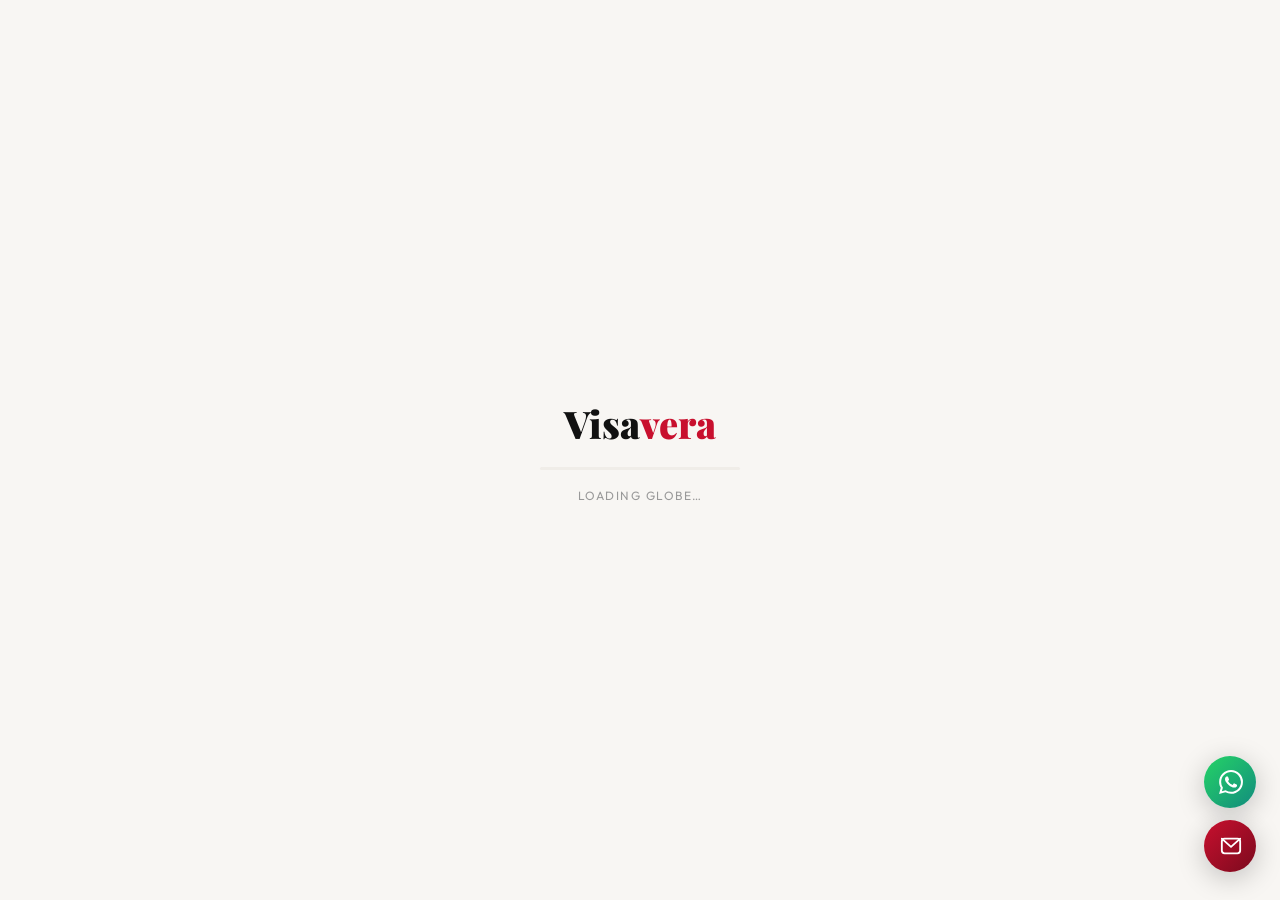
==== index.html @ 6b818b58 "Add files via upload" ====
<!DOCTYPE html>
<html lang="en">
<head>
<meta charset="UTF-8">
<meta name="viewport" content="width=device-width, initial-scale=1.0, viewport-fit=cover">
<title>Visavera – Global Visa Services</title>
<link href="https://fonts.googleapis.com/css2?family=Playfair+Display:ital,wght@0,700;0,900;1,700&family=Outfit:wght@300;400;500;600;700&display=swap" rel="stylesheet">
<link rel="stylesheet" href="https://cesium.com/downloads/cesiumjs/releases/1.115/Build/Cesium/Widgets/widgets.css">
<script src="https://cesium.com/downloads/cesiumjs/releases/1.115/Build/Cesium/Cesium.js"></script>
<style>
:root {
  --red:#C8102E; --red-dark:#9B0E24; --red-light:#fdeaed; --red-glow:rgba(200,16,46,0.2);
  --bg:#F8F6F3; --bg2:#F0EDE8;
  --black:#111; --text:#1a1a1a; --text-2:#555; --text-3:#999;
  --border:rgba(0,0,0,0.08); --border-2:rgba(0,0,0,0.13);
  --shadow-sm:0 1px 4px rgba(0,0,0,0.07);
  --shadow-lg:0 12px 48px rgba(0,0,0,0.16);
}
*,*::before,*::after{margin:0;padding:0;box-sizing:border-box}
html,body{height:100%;height:100dvh;overflow:hidden;background:var(--bg);color:var(--text);font-family:'Outfit',sans-serif}

nav{position:fixed;top:0;left:0;right:0;z-index:500;height:62px;display:flex;align-items:center;justify-content:space-between;padding:0 32px;background:rgba(248,246,243,0.96);backdrop-filter:blur(20px);border-bottom:1px solid var(--border);box-shadow:var(--shadow-sm)}
.nav-logo{font-family:'Playfair Display',serif;font-size:22px;font-weight:900;color:var(--black);display:flex;align-items:center;gap:2px;letter-spacing:-0.5px;cursor:pointer}
.nav-logo span{color:var(--red)}
.nav-dot{width:7px;height:7px;background:var(--red);border-radius:50%;margin-left:3px}
.nav-links{display:flex;align-items:center;gap:2px;list-style:none}
.nav-links a{color:var(--text-2);text-decoration:none;font-size:13.5px;font-weight:500;padding:6px 13px;border-radius:7px;transition:all .2s;cursor:pointer}
.nav-links a:hover{color:var(--text);background:var(--bg2)}
.nav-links a.active{color:var(--red);background:var(--red-light);font-weight:600}
.nav-cta{background:var(--red)!important;color:#fff!important;padding:8px 20px!important;border-radius:8px!important;font-weight:600!important;box-shadow:0 2px 12px var(--red-glow)}
.nav-cta:hover{background:var(--red-dark)!important;transform:translateY(-1px)}

.page{display:none;width:100%;height:100vh;height:100dvh;padding-top:62px}
.page.active{display:flex}

#page-home{flex-direction:column;align-items:center;justify-content:center;text-align:center;background:radial-gradient(ellipse 70% 55% at 50% 38%,rgba(200,16,46,0.07) 0%,transparent 70%),var(--bg)}
.home-badge{display:inline-flex;align-items:center;gap:8px;font-size:11px;letter-spacing:1.5px;text-transform:uppercase;font-weight:600;color:var(--red);border:1px solid rgba(200,16,46,0.25);background:var(--red-light);padding:6px 18px;border-radius:20px;margin-bottom:26px}
.home-badge::before{content:'✦';font-size:10px}
#page-home h1{font-family:'Playfair Display',serif;font-size:clamp(38px,5.5vw,76px);font-weight:900;line-height:1.06;max-width:760px;color:var(--black)}
#page-home h1 em{font-style:italic;color:var(--red)}
#page-home>div>p{color:var(--text-2);font-size:17px;margin-top:18px;max-width:460px;line-height:1.65}
.home-btns{display:flex;gap:12px;margin-top:34px;justify-content:center;flex-wrap:wrap}
.btn-primary{background:var(--red);color:#fff;border:none;padding:13px 30px;border-radius:10px;font-size:14.5px;font-weight:600;cursor:pointer;transition:all .25s;font-family:'Outfit',sans-serif;box-shadow:0 4px 18px var(--red-glow)}
.btn-primary:hover{background:var(--red-dark);transform:translateY(-2px);box-shadow:0 8px 28px var(--red-glow)}
.btn-ghost{background:#fff;color:var(--text);border:1.5px solid var(--border-2);padding:13px 30px;border-radius:10px;font-size:14.5px;font-weight:500;cursor:pointer;transition:all .25s;font-family:'Outfit',sans-serif}
.btn-ghost:hover{border-color:var(--red);color:var(--red)}
.home-stats{display:flex;gap:44px;margin-top:52px;padding-top:34px;border-top:1px solid var(--border)}
.stat-num{font-family:'Playfair Display',serif;font-size:30px;font-weight:700;color:var(--black)}
.stat-lbl{font-size:12px;color:var(--text-3);margin-top:3px;letter-spacing:.3px}

#page-visitor{overflow:hidden;background:#07111f}


/* ── VISITOR GLOBE AREA ── */
.globe-area{flex:1;position:relative;overflow:hidden}
#cesiumContainer{width:100%;height:100%}
.cesium-widget,.cesium-widget canvas{width:100%!important;height:100%!important}


/* Strip ALL Cesium default chrome */
.cesium-widget-credits,.cesium-credit-logoContainer,.cesium-credit-textContainer,
.cesium-viewer-bottom,.cesium-viewer-toolbar,.cesium-viewer-animationContainer,
.cesium-viewer-timelineContainer,.cesium-viewer-geocoderContainer,
.cesium-viewer-homeButtonContainer,.cesium-viewer-fullscreenContainer,
.cesium-viewer-vrButton,.cesium-navigation-help,.cesium-infoBox,
.cesium-selection-wrapper,.cesium-viewer-infoBoxContainer,
.cesium-viewer-selectionIndicatorContainer { display:none !important; }

.globe-topbar{position:absolute;top:20px;left:50%;transform:translateX(-50%);display:flex;align-items:center;gap:10px;background:rgba(255,255,255,0.92);backdrop-filter:blur(18px);border:1px solid var(--border);border-radius:30px;padding:8px 22px;box-shadow:var(--shadow-sm);z-index:20;pointer-events:none;white-space:nowrap}
.globe-topbar .pulse{width:8px;height:8px;background:var(--red);border-radius:50%;animation:pls 2s ease-in-out infinite}
@keyframes pls{0%,100%{transform:scale(1);opacity:1}50%{transform:scale(1.6);opacity:.4}}
.globe-topbar span{font-size:12.5px;font-weight:500;color:var(--text-2)}

.country-card{position:absolute;bottom:96px;right:32px;background:rgba(255,255,255,0.97);backdrop-filter:blur(28px);border:1px solid rgba(0,0,0,0.09);border-radius:20px;overflow:hidden;min-width:300px;max-width:330px;box-shadow:var(--shadow-lg);opacity:0;pointer-events:none;transform:translateY(24px) scale(0.95);transition:all .5s cubic-bezier(0.34,1.56,0.64,1);z-index:30}
.country-card.visible{opacity:1;pointer-events:auto;transform:translateY(0) scale(1)}
.card-flag-banner{width:100%;height:130px;overflow:hidden;display:block;flex-shrink:0}
.card-flag-img-big{width:100%;height:100%;object-fit:cover;display:block}
.card-name-row{display:flex;align-items:center;gap:8px}
.card-flag-small{display:none;width:28px;height:19px;object-fit:cover;border-radius:3px;border:1px solid rgba(0,0,0,0.1);flex-shrink:0}
.card-body{display:flex;align-items:flex-start;justify-content:space-between;gap:12px;padding:14px 18px 14px}
.card-body-left{flex:1;min-width:0}
.card-country-name{font-family:'Playfair Display',serif;font-size:20px;font-weight:700;color:var(--black);line-height:1.2}
.card-visa-type{font-size:11px;color:var(--text-3);margin-top:3px;font-weight:500}
.card-meta{display:flex;flex-direction:column;gap:6px;flex-shrink:0;margin-top:0}
.card-meta-item{background:var(--bg);border-radius:8px;padding:7px 10px;min-width:90px}
.card-meta-label{font-size:9.5px;color:var(--text-3);text-transform:uppercase;letter-spacing:.8px}
.card-meta-val{font-size:12.5px;font-weight:600;color:var(--text);margin-top:2px}
.card-apply-btn{display:block;width:calc(100% - 36px);margin:0 18px 16px;background:var(--red);color:#fff;border:none;padding:12px;border-radius:10px;font-size:13.5px;font-weight:600;cursor:pointer;transition:all .25s;font-family:'Outfit',sans-serif;box-shadow:0 4px 14px var(--red-glow);letter-spacing:.2px;text-align:center}
.card-apply-btn:hover{background:var(--red-dark);transform:translateY(-2px);box-shadow:0 8px 24px var(--red-glow)}
.card-close{position:absolute;top:10px;right:10px;width:28px;height:28px;border-radius:50%;background:rgba(0,0,0,0.35);border:none;cursor:pointer;font-size:13px;color:#fff;display:flex;align-items:center;justify-content:center;transition:all .2s;backdrop-filter:blur(6px);z-index:2}
.card-close:hover{background:rgba(200,16,46,0.7);color:#fff}
.globe-coords{position:absolute;bottom:90px;left:22px;font-size:11px;color:rgba(255,255,255,0.9);font-weight:500;background:rgba(0,0,0,0.45);backdrop-filter:blur(10px);border:1px solid rgba(255,255,255,0.15);border-radius:8px;padding:6px 14px;z-index:20;letter-spacing:.3px}

/* ── HAMBURGER / MOBILE NAV ── */
.nav-hamburger{display:none;align-items:center;justify-content:center;flex-direction:column;gap:5px;width:40px;height:40px;padding:8px;border-radius:9px;background:transparent;border:1.5px solid var(--border-2);cursor:pointer;transition:all .2s;flex-shrink:0}
.nav-hamburger:hover{border-color:var(--red);background:var(--red-light)}
.nav-hamburger.open{background:var(--red-light);border-color:var(--red)}
.nav-hamburger span{display:block;width:18px;height:2px;background:var(--text);border-radius:2px;transition:all .35s cubic-bezier(.77,0,.175,1);transform-origin:center}
.nav-hamburger.open span:nth-child(1){transform:translateY(7px) rotate(45deg)}
.nav-hamburger.open span:nth-child(2){opacity:0;transform:scaleX(0)}
.nav-hamburger.open span:nth-child(3){transform:translateY(-7px) rotate(-45deg)}
.mobile-menu{display:none;position:fixed;top:62px;left:0;right:0;background:rgba(248,246,243,0.98);backdrop-filter:blur(20px);-webkit-backdrop-filter:blur(20px);border-bottom:1px solid var(--border);box-shadow:0 8px 32px rgba(0,0,0,0.12);z-index:600;padding:12px 16px 20px;flex-direction:column;gap:4px;transform:translateY(-12px);opacity:0;transition:opacity .3s,transform .3s;pointer-events:none;overflow-y:auto;-webkit-overflow-scrolling:touch;scrollbar-width:none;-ms-overflow-style:none}
.mobile-menu.open{transform:translateY(0);opacity:1;pointer-events:auto}
.mobile-menu::-webkit-scrollbar{display:none}
.mobile-menu a{display:block;color:var(--text-2);text-decoration:none;font-size:15px;font-weight:500;padding:12px 16px;border-radius:10px;transition:all .2s;cursor:pointer}
.mobile-menu a:hover{color:var(--text);background:var(--bg2)}
.mobile-menu a.active{color:var(--red);background:var(--red-light);font-weight:600}
.mobile-menu .mob-cta{background:var(--red);color:#fff!important;font-weight:600!important;text-align:center;margin-top:8px;padding:14px 16px;border-radius:10px;box-shadow:0 4px 16px var(--red-glow)}

/* ── MARQUEE STRIP ── */
.visa-marquee-wrap{position:absolute;bottom:0;left:0;right:0;z-index:25;background:rgba(5,13,25,0.95);backdrop-filter:blur(20px);border-top:1px solid rgba(255,255,255,0.08);box-shadow:0 -4px 24px rgba(0,0,0,0.3);height:80px;display:flex;align-items:center;overflow:hidden}
.visa-marquee-inner{display:flex;align-items:center;width:max-content;animation:marqueeScroll 45s linear infinite;will-change:transform}
.visa-marquee-inner:hover{animation-play-state:paused}
.visa-marquee-track{display:flex;align-items:center;gap:0}
.vm-chip{display:inline-flex;flex-direction:column;align-items:center;justify-content:center;gap:6px;padding:0 24px;cursor:pointer;border-right:1px solid rgba(255,255,255,0.06);transition:all .22s ease;white-space:nowrap;font-family:'Outfit',sans-serif;height:80px;box-sizing:border-box;position:relative}
.vm-chip::before{content:'';position:absolute;inset:0;background:var(--red);opacity:0;transition:opacity .22s}
.vm-chip:hover::before{opacity:0.18}
.vm-chip.active::before{opacity:0.32}
.vm-chip:hover .vm-flag-img{transform:scale(1.08);box-shadow:0 4px 16px rgba(0,0,0,0.5)}
.vm-flag-img{width:44px;height:30px;object-fit:cover;border-radius:4px;border:1px solid rgba(255,255,255,0.15);flex-shrink:0;display:block;position:relative;z-index:1;transition:all .22s ease;box-shadow:0 2px 8px rgba(0,0,0,0.35)}
.vm-name{font-size:10.5px;font-weight:700;color:rgba(255,255,255,0.75);letter-spacing:.6px;text-transform:uppercase;position:relative;z-index:1;transition:color .22s}
.vm-chip:hover .vm-name{color:#fff}
.vm-chip.active .vm-name{color:#fff}
@keyframes marqueeScroll{0%{transform:translateX(0)}100%{transform:translateX(-50%)}}

/* ═══════════════════════════════════════════
   RESPONSIVE SYSTEM — all breakpoints
   ═══════════════════════════════════════════ */

/* ── BASE: use dvh for mobile browser-chrome safety ── */
html,body{-webkit-text-size-adjust:100%;text-size-adjust:100%}
.page{height:100vh;height:100dvh}

/* ── TABLET / SMALL DESKTOP ≤ 960px ── */
@media (max-width:960px){
  nav{padding:0 24px}
  .nav-links a{font-size:12.5px;padding:6px 10px}
  .nav-cta{padding:7px 15px!important}
}

/* ── SHOW HAMBURGER ≤ 860px ── */
@media (max-width:860px){
  nav{padding:0 18px}
  .nav-links{display:none!important}
  .nav-hamburger{display:flex!important}
  .mobile-menu{display:flex;top:62px}
}

/* ── TABLET PORTRAIT ≤ 768px ── */
@media (max-width:768px){
  nav{height:56px;padding:0 16px}
  .mobile-menu{top:56px;max-height:calc(100dvh - 56px)}
  .page{padding-top:56px;height:100dvh}

  /* ── Home ── */
  #page-home{overflow-y:auto;height:auto;min-height:100dvh;align-items:flex-start}
  #page-home>div{padding:32px 20px 48px;min-height:calc(100dvh - 56px);width:100%;display:flex;flex-direction:column;align-items:center;justify-content:center}
  #page-home h1{font-size:clamp(26px,7vw,44px);max-width:100%}
  #page-home>div>p{font-size:14.5px;margin-top:14px;max-width:100%}
  .home-badge{font-size:10px;padding:5px 14px;margin-bottom:18px}
  .home-stats{gap:0;flex-wrap:wrap;justify-content:center;margin-top:32px;padding-top:20px;width:100%}
  .home-stats>div{flex:0 0 50%;padding:14px 0;text-align:center}
  .home-stats>div:nth-child(1),.home-stats>div:nth-child(2){border-bottom:1px solid var(--border)}
  .home-stats>div:nth-child(1),.home-stats>div:nth-child(3){border-right:1px solid var(--border)}
  .stat-num{font-size:24px}
  .stat-lbl{font-size:11px}
  .home-btns{flex-direction:column;align-items:stretch;gap:10px;margin-top:26px;width:100%}
  .btn-primary,.btn-ghost{width:100%;text-align:center;padding:14px 20px;font-size:14px}

  /* ── Globe / Visitor ── */
  #page-visitor{overflow:hidden}
  .globe-area{position:relative;flex:1;height:calc(100dvh - 56px)}
  #cesiumContainer{width:100%!important;height:calc(100dvh - 56px - 68px)!important}
  .visa-marquee-wrap{position:absolute;bottom:0;left:0;right:0;height:68px;z-index:200}
  .vm-chip{height:68px;padding:0 16px;gap:5px}
  .vm-flag-img{width:34px;height:22px;border-radius:3px}
  .vm-name{font-size:9.5px;letter-spacing:.5px}
  .country-card{bottom:84px;right:10px;left:10px;min-width:0;max-width:none;border-radius:16px}
  .card-flag-banner{display:none!important}
  .card-flag-small{display:block!important}
  .card-country-name{font-size:16px}
  .card-body{padding:12px 14px 12px}
  .card-meta{flex-direction:row;gap:6px}
  .card-meta-item{min-width:0;flex:1}
  .card-apply-btn{width:calc(100% - 28px);margin:0 14px 12px;padding:11px;font-size:13px}
  .globe-coords{left:10px;bottom:84px;font-size:10px;padding:4px 10px}

  /* ── Visitor search ── */
  #visitorSearchWrap{top:8px!important;width:calc(100% - 20px)!important;left:10px!important;right:10px!important;transform:none!important}
  #visitorDropList{max-height:40vh!important}

  /* ── Packages page ── */
  #page-tickets{overflow:hidden}
  #pkgSearchWrap{top:60px!important;width:calc(100% - 20px)!important;left:10px!important;right:10px!important;transform:none!important}
  #pkgDropList{max-height:40vh!important}
  #pkgPanel{border-radius:20px 20px 0 0}
  #pkgHUD{padding:10px 14px}
  .pkg-card2{width:175px}
  .pkg-card2-img{height:90px}

  /* ── Minimal pages ── */
  .minimal-page{overflow-y:auto}
  .minimal-page h2{font-size:36px}
  .minimal-page>div>p{font-size:14px;padding:0 20px}
  .page-badge{font-size:9.5px}
}

/* ── MOBILE PORTRAIT ≤ 480px ── */
@media (max-width:480px){
  nav{height:52px;padding:0 14px}
  .nav-logo{font-size:19px}
  .mobile-menu{top:52px;max-height:calc(100dvh - 52px)}
  .page{padding-top:52px;height:100dvh}

  #page-home>div{padding:24px 16px 40px;min-height:calc(100dvh - 52px)}
  #page-home h1{font-size:clamp(23px,8vw,38px)}

  .globe-area{height:calc(100dvh - 52px)}
  #cesiumContainer{height:calc(100dvh - 52px - 62px)!important}
  .visa-marquee-wrap{height:62px}
  .vm-chip{height:62px;padding:0 12px;gap:4px}
  .vm-flag-img{width:30px;height:20px}
  .vm-name{font-size:9px}
  .country-card{bottom:78px;left:8px;right:8px}
  .card-body{padding:10px 12px 10px}
  .card-meta{flex-direction:row;gap:5px}
  .card-meta-item{min-width:0;flex:1;padding:6px 8px}
  .card-apply-btn{width:calc(100% - 24px);margin:0 12px 10px;padding:10px;font-size:12.5px}
  .globe-coords{bottom:78px;left:8px}

  #visitorSearchWrap{top:6px!important;width:calc(100% - 16px)!important;left:8px!important;right:8px!important}
  #pkgSearchWrap{top:56px!important;width:calc(100% - 16px)!important;left:8px!important;right:8px!important}
  #pkgDropList{max-height:38vh!important}
  #pkgHUD{padding:8px 12px}
  .minimal-page h2{font-size:28px}
  .pkg-card2{width:155px}
  .pkg-card2-img{height:80px}
}

/* ── VERY SMALL ≤ 360px ── */
@media (max-width:360px){
  nav{padding:0 12px}
  .nav-logo{font-size:17px}
  .nav-hamburger{width:36px;height:36px;padding:7px}
  #page-home h1{font-size:clamp(21px,8.5vw,32px)}
  .btn-primary,.btn-ghost{font-size:13.5px;padding:12px 16px}
  .country-card{left:6px;right:6px}
  .pkg-card2{width:140px}
  .pkg-card2-img{height:72px}
  .minimal-page h2{font-size:24px}
}

/* ── LANDSCAPE (short screens) ── */
@media (max-height:520px) and (orientation:landscape){
  nav{height:48px}
  .mobile-menu{top:48px;max-height:calc(100dvh - 48px)}
  .page{padding-top:48px;height:100dvh}

  #page-home{overflow-y:auto;min-height:100dvh;height:auto}
  #page-home>div{padding:16px 24px 24px;min-height:calc(100dvh - 48px)}
  #page-home h1{font-size:clamp(20px,4vw,34px)}
  .home-stats{margin-top:14px;padding-top:12px}
  .home-btns{flex-direction:row;margin-top:14px}
  .btn-primary,.btn-ghost{width:auto;padding:10px 22px}

  .globe-area{height:calc(100dvh - 48px)}
  .visa-marquee-wrap{height:50px}
  #cesiumContainer{height:calc(100dvh - 48px - 50px)!important}
  .vm-chip{height:50px;padding:0 12px;gap:3px}
  .vm-flag-img{width:28px;height:18px}
  .vm-name{font-size:8.5px}
  .country-card{bottom:66px;left:auto;right:10px;max-width:260px;min-width:0}
  .card-body{padding:8px 12px 8px}
  .card-meta{flex-direction:row;gap:5px}
  .card-meta-item{min-width:0;flex:1;padding:6px 8px}
  .card-apply-btn{width:calc(100% - 24px);margin:0 12px 8px;padding:8px;font-size:12px}
  .globe-coords{bottom:66px}

  #visitorSearchWrap{top:4px!important}
  #pkgSearchWrap{top:50px!important}
  .minimal-page h2{font-size:26px}
}

/* ── TABLET LANDSCAPE 769px–1024px ── */
@media (min-width:769px) and (max-width:1024px){
  #page-home h1{font-size:clamp(30px,4.5vw,58px)}
  .home-stats{gap:28px}
  .country-card{min-width:270px;max-width:295px}
  .nav-links a{font-size:12.5px;padding:6px 9px}
}


/* ── VISAS NAV DROPDOWN ── */
.nav-visa-li{position:relative;list-style:none}
.nav-visa-trigger{color:var(--text-2);text-decoration:none;font-size:13.5px;font-weight:500;padding:6px 13px;border-radius:7px;transition:all .2s;cursor:pointer;display:flex;align-items:center;gap:2px;user-select:none}
.nav-visa-trigger:hover,.nav-visa-trigger.open{color:var(--text);background:var(--bg2)}
.nav-visa-trigger.open{color:var(--red);background:var(--red-light);font-weight:600}
.nav-visa-drop{position:absolute;top:calc(100% + 10px);left:50%;transform:translateX(-50%) translateY(-6px);min-width:230px;background:#fff;border:1px solid var(--border);border-radius:14px;box-shadow:0 16px 48px rgba(0,0,0,0.14);padding:6px;opacity:0;pointer-events:none;transition:opacity .22s,transform .22s;z-index:700}
.nav-visa-drop.open{opacity:1;pointer-events:auto;transform:translateX(-50%) translateY(0)}
.nav-visa-drop::before{content:'';position:absolute;top:-6px;left:50%;transform:translateX(-50%);border:6px solid transparent;border-bottom-color:#fff;border-top:none;filter:drop-shadow(0 -2px 2px rgba(0,0,0,0.06))}
.nav-visa-item{display:flex;align-items:center;gap:11px;padding:10px 12px;border-radius:9px;cursor:pointer;transition:background .16s;text-decoration:none;color:var(--text)}
.nav-visa-item:hover{background:var(--red-light)}
.nav-visa-item:hover .nvi-title{color:var(--red)}
.nvi-icon{font-size:20px;flex-shrink:0;line-height:1;width:28px;text-align:center}
.nvi-text{display:flex;flex-direction:column;gap:2px}
.nvi-title{font-size:13.5px;font-weight:600;color:var(--black);transition:color .16s}
.nvi-sub{font-size:11px;color:var(--text-3)}

.loader{position:fixed;inset:0;background:var(--bg);display:flex;align-items:center;justify-content:center;flex-direction:column;gap:18px;z-index:999;transition:opacity .8s}
.loader-logo{font-family:'Playfair Display',serif;font-size:38px;font-weight:900;color:var(--black)}
.loader-logo span{color:var(--red)}
.loader-bar{width:200px;height:3px;background:var(--bg2);border-radius:3px;overflow:hidden}
.loader-fill{height:100%;width:0;background:var(--red);border-radius:3px;transition:width 1.6s ease}
.loader-text{font-size:12px;color:var(--text-3);letter-spacing:1.5px;text-transform:uppercase}

.minimal-page{flex-direction:column;align-items:center;justify-content:center;text-align:center;background:var(--bg)}
.minimal-page h2{font-family:'Playfair Display',serif;font-size:52px;font-weight:700;color:var(--black)}
.minimal-page h2 span{color:var(--red)}
.minimal-page>div>p{color:var(--text-2);font-size:16px;max-width:420px;margin-top:12px;line-height:1.7}
.page-badge{font-size:10px;letter-spacing:2px;text-transform:uppercase;font-weight:600;color:var(--red);border:1px solid rgba(200,16,46,0.25);background:var(--red-light);padding:6px 16px;border-radius:20px;margin-bottom:20px;display:inline-block}


/* ── HAMBURGER + MOBILE MENU (deduped — see above) ── */


/* ── PACKAGES PAGE v2 CARDS ── */
.pvchip{background:rgba(255,255,255,0.08);border:1px solid rgba(255,255,255,0.14);color:rgba(255,255,255,0.82);font-family:'Outfit',sans-serif;font-size:11.5px;font-weight:600;padding:5px 13px;border-radius:20px;cursor:pointer;transition:all .22s;letter-spacing:.3px;backdrop-filter:blur(10px)}
.pvchip:hover{background:rgba(200,16,46,0.28);border-color:rgba(200,16,46,0.6);color:#fff;transform:translateY(-1px);box-shadow:0 4px 16px rgba(200,16,46,0.25)}
.pkg-card2{flex-shrink:0;width:200px;background:rgba(255,255,255,0.04);border:1px solid rgba(255,255,255,0.09);border-radius:14px;overflow:hidden;cursor:pointer;transition:all .28s;position:relative}
.pkg-card2:hover{transform:translateY(-5px) scale(1.02);border-color:rgba(200,16,46,0.45);box-shadow:0 16px 48px rgba(200,16,46,0.2),0 0 0 1px rgba(200,16,46,0.2)}
.pkg-card2-img{width:100%;height:105px;object-fit:cover;display:block;transition:transform .4s}
.pkg-card2:hover .pkg-card2-img{transform:scale(1.06)}
.pkg-card2-body{padding:12px 14px 14px}
.pkg-card2-dest{font-family:'Playfair Display',serif;font-size:14px;font-weight:700;color:#fff;margin-bottom:2px}
.pkg-card2-days{font-size:10.5px;color:rgba(255,255,255,0.42);margin-bottom:9px}
.pkg-card2-price{font-size:16px;font-weight:700;color:#e8c06a;font-family:'Outfit',sans-serif}
.pkg-card2-price span{font-size:10px;font-weight:500;color:rgba(255,255,255,0.35)}
.pkg-card2-tag{position:absolute;top:9px;left:9px;background:rgba(200,16,46,0.9);color:#fff;font-size:8.5px;font-weight:700;letter-spacing:.8px;padding:3px 8px;border-radius:10px;text-transform:uppercase;backdrop-filter:blur(4px)}
#pkgCards::-webkit-scrollbar{height:3px}
#pkgCards::-webkit-scrollbar-thumb{background:rgba(255,255,255,0.15);border-radius:3px}


/* ── STUDENT / WORK GLOBE CONTAINERS ── */
#studentCesiumContainer,#workCesiumContainer{width:100%;height:100%}
#page-student,#page-work{overflow:hidden;background:#07111f}

@media (max-width:768px){
  #studentCesiumContainer{height:calc(100dvh - 56px - 68px)!important}
  #workCesiumContainer{height:calc(100dvh - 56px - 68px)!important}
  #studentSearchWrap{top:8px!important;width:calc(100% - 20px)!important;left:10px!important;right:10px!important;transform:none!important}
  #workSearchWrap{top:8px!important;width:calc(100% - 20px)!important;left:10px!important;right:10px!important;transform:none!important}
}
@media (max-width:480px){
  #studentCesiumContainer{height:calc(100dvh - 52px - 62px)!important}
  #workCesiumContainer{height:calc(100dvh - 52px - 62px)!important}
  #studentSearchWrap{top:6px!important;width:calc(100% - 16px)!important;left:8px!important;right:8px!important;transform:none!important}
  #workSearchWrap{top:6px!important;width:calc(100% - 16px)!important;left:8px!important;right:8px!important;transform:none!important}
}
#page-tickets { clip-path: inset(0); }
#pkgMap, #pkgMap > * {
  overflow: hidden !important;
}
/* Ensure map fills entire tickets page (behind padding-top) */
#page-tickets #pkgMap {
  top: 0 !important;
  bottom: 0 !important;
  left: 0 !important;
  right: 0 !important;
  height: 100% !important;
  width: 100% !important;
}
/* GPU compositing for smooth zoom animations on mobile */
#pkgMap canvas,
#pkgMap .maptilergl-canvas,
#pkgMap .maplibregl-canvas {
  will-change: transform;
  transform: translateZ(0);
  backface-visibility: hidden;
  -webkit-backface-visibility: hidden;
}
/* Hide scrollbars on dropdown lists, keep scroll functionality */
#pkgDropList,
#visitorDropList {
  scrollbar-width: none;
  -ms-overflow-style: none;
}
#pkgDropList::-webkit-scrollbar,
#visitorDropList::-webkit-scrollbar {
  display: none;
}
.maptilergl-marker, .maplibregl-marker {
  will-change: transform;
}
/* ── HIDE ALL MAP CONTROL UI (MapTiler / MapLibre) ── */
#pkgMap .maptilergl-ctrl-top-left,
#pkgMap .maptilergl-ctrl-top-right,
#pkgMap .maptilergl-ctrl-bottom-left,
#pkgMap .maptilergl-ctrl-bottom-right,
#pkgMap .maptilergl-ctrl,
#pkgMap .maptilergl-ctrl-group,
#pkgMap .maptilergl-ctrl-group button,
#pkgMap .maplibregl-ctrl-top-left,
#pkgMap .maplibregl-ctrl-top-right,
#pkgMap .maplibregl-ctrl-bottom-left,
#pkgMap .maplibregl-ctrl-bottom-right,
#pkgMap .maplibregl-ctrl,
#pkgMap .maplibregl-ctrl-group,
#pkgMap .maplibregl-ctrl-group button,
#pkgMap .maplibregl-ctrl-attrib,
#pkgMap .maptilergl-ctrl-attrib,
#pkgMap [class*="-ctrl-top-"],
#pkgMap [class*="-ctrl-bottom-"],
#pkgMap [class*="-ctrl-group"] {
  display: none !important;
  visibility: hidden !important;
  opacity: 0 !important;
  pointer-events: none !important;
}
</style>
</head>
<body>

<div class="loader" id="loader">
  <div class="loader-logo">Visa<span>vera</span></div>
  <div class="loader-bar"><div class="loader-fill" id="loaderFill"></div></div>
  <div class="loader-text">Loading Globe…</div>
</div>

<nav>
  <div class="nav-logo" onclick="goPage('home',null)" ontouchstart="event.stopPropagation()">Visa<span>vera</span><div class="nav-dot"></div></div>
  <ul class="nav-links">
    <li><a class="active" onclick="goPage('home',this)">Home</a></li>
    <li><a onclick="goPage('about',this)">About Us</a></li>
    <li class="nav-visa-li" id="navVisaLi">
      <a class="nav-visa-trigger" id="navVisaTrigger" onclick="toggleVisaNavDrop(event)">Visas <svg style="display:inline;vertical-align:middle;margin-left:3px;margin-top:-2px;transition:transform .25s" id="visaNavChevronSvg" width="11" height="11" viewBox="0 0 12 12" fill="none"><path d="M2 4l4 4 4-4" stroke="currentColor" stroke-width="1.8" stroke-linecap="round" stroke-linejoin="round"/></svg></a>
      <div class="nav-visa-drop" id="navVisaDrop">
        <a class="nav-visa-item" onclick="goPage('visitor',null);closeVisaNavDrop()"><span class="nvi-icon">🌍</span><span class="nvi-text"><span class="nvi-title">Visitor Visa</span><span class="nvi-sub">Tourist &amp; family visits</span></span></a>
        <a class="nav-visa-item" onclick="goPage('student',null);closeVisaNavDrop()"><span class="nvi-icon">🎓</span><span class="nvi-text"><span class="nvi-title">Student Visa</span><span class="nvi-sub">Study abroad programs</span></span></a>
        <a class="nav-visa-item" onclick="goPage('work',null);closeVisaNavDrop()"><span class="nvi-icon">💼</span><span class="nvi-text"><span class="nvi-title">Work Visa</span><span class="nvi-sub">Global employment visas</span></span></a>
      </div>
    </li>
    <li><a onclick="goPage('tickets',this)">Tours &amp; Packages</a></li>
    <li><a onclick="goPage('success',this)">Success Stories</a></li>
    <li><a class="nav-cta" onclick="goPage('contact',this)">Contact</a></li>
  </ul>
  <button class="nav-hamburger" id="navHamburger" onclick="toggleMobileMenu()" aria-label="Menu">
    <span></span><span></span><span></span>
  </button>
</nav>
<div class="mobile-menu" id="mobileMenu">
  <a class="active" id="mob-home" onclick="goPageMob('home')">Home</a>
  <a id="mob-about" onclick="goPageMob('about')">About Us</a>
  <a id="mob-visas-header" style="font-size:11px;font-weight:700;letter-spacing:1.4px;text-transform:uppercase;color:var(--text-3);padding:10px 16px 4px;pointer-events:none">Visas</a>
  <a id="mob-visitor" onclick="goPageMob('visitor')" style="padding-left:28px">↳ Visitor Visa</a>
  <a id="mob-student" onclick="goPageMob('student')" style="padding-left:28px">↳ Student Visa</a>
  <a id="mob-work" onclick="goPageMob('work')" style="padding-left:28px">↳ Work Visa</a>
  <a id="mob-tickets" onclick="goPageMob('tickets')">Tours &amp; Packages</a>
  <a id="mob-success" onclick="goPageMob('success')">Success Stories</a>
  <a class="mob-cta" id="mob-contact" onclick="goPageMob('contact')">Contact</a>
</div>

<div class="page active" id="page-home">
  <div style="display:flex;flex-direction:column;align-items:center;justify-content:center;width:100%;text-align:center;padding:40px 20px">
    <div class="home-badge">Premium Visa Services</div>
    <h1>Your Journey Begins<br>With a <em>Single Visa</em></h1>
    <p>Expert visa consulting for 50+ countries. Fast approvals, zero paperwork stress.</p>
    <div class="home-btns">
      <button class="btn-primary" onclick="goPage('visitor',document.querySelectorAll('.nav-links a')[1])">Explore Visitor Visas</button>
      <button class="btn-ghost">Book Free Consultation</button>
    </div>
    <div class="home-stats">
      <div><div class="stat-num">12,000+</div><div class="stat-lbl">Visas Approved</div></div>
      <div><div class="stat-num">50+</div><div class="stat-lbl">Countries</div></div>
      <div><div class="stat-num">98%</div><div class="stat-lbl">Success Rate</div></div>
      <div><div class="stat-num">8 Yrs</div><div class="stat-lbl">Experience</div></div>
    </div>
  </div>
</div>

<div class="page" id="page-visitor">
  <div class="globe-area" style="position:relative;flex:1">
    <!-- UNIFIED SEARCH — same style as Packages page -->
    <div id="visitorSearchWrap" style="position:absolute;top:12px;left:50%;transform:translateX(-50%);z-index:200;width:min(480px,92vw)">
      <div style="position:relative">
        <span style="position:absolute;left:14px;top:50%;transform:translateY(-50%);pointer-events:none;z-index:1;display:flex;align-items:center"><svg width="20" height="20" viewBox="0 0 20 20" fill="none" xmlns="http://www.w3.org/2000/svg"><circle cx="9" cy="9" r="7.5" stroke="#C8102E" stroke-width="1.7"/><ellipse cx="9" cy="9" rx="3" ry="7.5" stroke="#C8102E" stroke-width="1.2" opacity="0.5"/><line x1="2" y1="6.5" x2="16" y2="6.5" stroke="#C8102E" stroke-width="1.2" opacity="0.5"/><line x1="2" y1="11.5" x2="16" y2="11.5" stroke="#C8102E" stroke-width="1.2" opacity="0.5"/><line x1="17" y1="17" x2="19.5" y2="19.5" stroke="#C8102E" stroke-width="1.8" stroke-linecap="round"/></svg></span>
        <input id="searchInput" type="search" placeholder="Search visitor destination…" autocomplete="off" spellcheck="false" inputmode="search"
          style="width:100%;padding:14px 48px 14px 46px;font-size:16px;font-family:'Outfit',sans-serif;font-weight:500;color:#111;background:rgba(255,255,255,0.97);border:1.5px solid rgba(255,255,255,0.3);border-radius:16px;outline:none;box-shadow:0 6px 32px rgba(0,0,0,0.28),0 1px 4px rgba(0,0,0,0.12);cursor:pointer;transition:all .25s;backdrop-filter:blur(20px)"
          onfocus="openVisitorDropdown()" onclick="openVisitorDropdown()">
        <div id="visitorChevron" onclick="toggleVisitorDropdown()" style="position:absolute;right:18px;top:50%;transform:translateY(-50%);pointer-events:auto;cursor:pointer;transition:transform .25s;color:#888;font-size:13px;user-select:none">▼</div>
      </div>
      <div id="visitorDropdown" style="margin-top:6px;background:rgba(255,255,255,0.98);backdrop-filter:blur(24px);-webkit-backdrop-filter:blur(24px);border-radius:16px;box-shadow:0 16px 60px rgba(0,0,0,0.4);overflow:hidden;max-height:0;opacity:0;transform:translateY(-8px);transition:max-height .35s cubic-bezier(0.4,0,0.2,1),opacity .25s,transform .25s;pointer-events:none">
        <div style="padding:10px 14px 8px;border-bottom:1px solid rgba(0,0,0,0.06)">
          <input id="visitorDropFilter" type="text" placeholder="🔍  Filter countries…" autocomplete="off" spellcheck="false"
            oninput="filterVisitorDropdown(this.value)"
            style="width:100%;padding:9px 14px;font-size:16px;font-family:'Outfit',sans-serif;border:1.5px solid rgba(0,0,0,0.1);border-radius:10px;outline:none;background:#f8f6f3;color:#111;transition:border-color .2s"
            onfocus="this.style.borderColor='#C8102E'" onblur="this.style.borderColor='rgba(0,0,0,0.1)'">
        </div>
        <div id="visitorDropList" style="overflow-y:auto;max-height:300px;padding:6px 0;-webkit-overflow-scrolling:touch;overscroll-behavior:contain;touch-action:pan-y"></div>
      </div>
      <!-- Hint pill -->
      <div id="searchHint" style="margin-top:10px;display:flex;align-items:center;gap:7px;background:rgba(0,0,0,0.45);backdrop-filter:blur(10px);border:1px solid rgba(255,255,255,0.12);border-radius:10px;padding:7px 13px;transition:opacity .3s">
        <div style="width:6px;height:6px;background:#C8102E;border-radius:50%;animation:pls 2s ease-in-out infinite;flex-shrink:0"></div>
        <span id="hintText" style="font-size:11.5px;color:rgba(255,255,255,0.85);font-weight:500">Rotate the globe or select a destination</span>
      </div>
    </div>
    <div class="globe-topbar" style="display:none"><div class="pulse"></div><span>Live</span></div>
    <div id="cesiumContainer"></div>
    <div class="country-card" id="countryCard">
      <button class="card-close" onclick="closeCard()">✕</button>
      <!-- Full-width flag banner (desktop only) -->
      <div class="card-flag-banner">
        <img id="cardFlag" src="" alt="" class="card-flag-img-big">
      </div>
      <!-- Country name + visa type row -->
      <div class="card-body">
        <div class="card-body-left">
          <!-- Small inline flag shown only on mobile -->
          <div class="card-name-row">
            <img id="cardFlagSmall" src="" alt="" class="card-flag-small">
            <div class="card-country-name" id="cardName">United States</div>
          </div>
          <div class="card-visa-type" id="cardType"></div>
        </div>
        <div class="card-meta">
          <div class="card-meta-item">
            <div class="card-meta-label">Processing</div>
            <div class="card-meta-val" id="cardProc"></div>
          </div>
          <div class="card-meta-item">
            <div class="card-meta-label">Validity</div>
            <div class="card-meta-val" id="cardValidity"></div>
          </div>
        </div>
      </div>
      <button class="card-apply-btn" id="cardApplyBtn">Apply →</button>
    </div>
    <div class="globe-coords" id="globeCoords">20.59°N · 78.96°E · India</div>
    <div class="visa-marquee-wrap" id="visaMarquee">
      <div class="visa-marquee-inner" id="marqueeInner">
        <div class="visa-marquee-track" id="marqueeTrack"></div>
        <div class="visa-marquee-track" id="marqueeTrack2"></div>
      </div>
    </div>
  </div>
</div>

<!-- ═══════════════════════════════════════════ STUDENT VISA PAGE ═══ -->
<div class="page" id="page-student" style="overflow:hidden;background:#07111f">
  <div class="globe-area" style="position:relative;flex:1">
    <!-- Search bar -->
    <div id="studentSearchWrap" style="position:absolute;top:12px;left:50%;transform:translateX(-50%);z-index:200;width:min(480px,92vw)">
      <div style="position:relative">
        <span style="position:absolute;left:14px;top:50%;transform:translateY(-50%);pointer-events:none;z-index:1;font-size:17px">🎓</span>
        <input id="studentSearchInput" type="search" placeholder="Search study destination…" autocomplete="off" spellcheck="false" inputmode="search"
          style="width:100%;padding:14px 48px 14px 46px;font-size:16px;font-family:'Outfit',sans-serif;font-weight:500;color:#111;background:rgba(255,255,255,0.97);border:1.5px solid rgba(255,255,255,0.3);border-radius:16px;outline:none;box-shadow:0 6px 32px rgba(0,0,0,0.28),0 1px 4px rgba(0,0,0,0.12);cursor:pointer;transition:all .25s;backdrop-filter:blur(20px)"
          onfocus="openStudentDropdown()" onclick="openStudentDropdown()">
        <div onclick="toggleStudentDropdown()" style="position:absolute;right:18px;top:50%;transform:translateY(-50%);pointer-events:auto;cursor:pointer;color:#888;font-size:13px;user-select:none" id="studentChevron">▼</div>
      </div>
      <div id="studentDropdown" style="margin-top:6px;background:rgba(255,255,255,0.98);backdrop-filter:blur(24px);-webkit-backdrop-filter:blur(24px);border-radius:16px;box-shadow:0 16px 60px rgba(0,0,0,0.4);overflow:hidden;max-height:0;opacity:0;transform:translateY(-8px);transition:max-height .35s cubic-bezier(0.4,0,0.2,1),opacity .25s,transform .25s;pointer-events:none">
        <div style="padding:10px 14px 8px;border-bottom:1px solid rgba(0,0,0,0.06)">
          <input id="studentDropFilter" type="text" placeholder="🔍  Filter countries…" autocomplete="off" spellcheck="false"
            oninput="filterStudentDropdown(this.value)"
            style="width:100%;padding:9px 14px;font-size:16px;font-family:'Outfit',sans-serif;border:1.5px solid rgba(0,0,0,0.1);border-radius:10px;outline:none;background:#f8f6f3;color:#111;transition:border-color .2s"
            onfocus="this.style.borderColor='#C8102E'" onblur="this.style.borderColor='rgba(0,0,0,0.1)'">
        </div>
        <div id="studentDropList" style="overflow-y:auto;max-height:300px;padding:6px 0;-webkit-overflow-scrolling:touch;overscroll-behavior:contain;touch-action:pan-y;scrollbar-width:none"></div>
      </div>
      <div id="studentHint" style="margin-top:10px;display:flex;align-items:center;gap:7px;background:rgba(0,0,0,0.45);backdrop-filter:blur(10px);border:1px solid rgba(255,255,255,0.12);border-radius:10px;padding:7px 13px;transition:opacity .3s">
        <div style="width:6px;height:6px;background:#C8102E;border-radius:50%;animation:pls 2s ease-in-out infinite;flex-shrink:0"></div>
        <span id="studentHintText" style="font-size:11.5px;color:rgba(255,255,255,0.85);font-weight:500">Rotate the globe or select a study destination</span>
      </div>
    </div>
    <div class="globe-topbar" style="display:none"><div class="pulse"></div><span>Live</span></div>
    <div id="studentCesiumContainer" style="width:100%;height:100%"></div>
    <!-- Country card -->
    <div class="country-card" id="studentCard">
      <button class="card-close" onclick="closeStudentCard()">✕</button>
      <div class="card-flag-banner"><img id="studentCardFlag" src="" alt="" class="card-flag-img-big"></div>
      <div class="card-body">
        <div class="card-body-left">
          <div class="card-name-row">
            <img id="studentCardFlagSmall" src="" alt="" class="card-flag-small">
            <div class="card-country-name" id="studentCardName">United Kingdom</div>
          </div>
          <div class="card-visa-type" id="studentCardType"></div>
        </div>
        <div class="card-meta">
          <div class="card-meta-item">
            <div class="card-meta-label">Processing</div>
            <div class="card-meta-val" id="studentCardProc"></div>
          </div>
          <div class="card-meta-item">
            <div class="card-meta-label">Duration</div>
            <div class="card-meta-val" id="studentCardValidity"></div>
          </div>
        </div>
      </div>
      <button class="card-apply-btn" id="studentCardApplyBtn">Apply →</button>
    </div>
    <div class="globe-coords" id="studentGlobeCoords">20.59°N · 78.96°E · India</div>
    <!-- Marquee -->
    <div class="visa-marquee-wrap" id="studentMarquee">
      <div class="visa-marquee-inner" id="studentMarqueeInner">
        <div class="visa-marquee-track" id="studentMarqueeTrack"></div>
        <div class="visa-marquee-track" id="studentMarqueeTrack2"></div>
      </div>
    </div>
  </div>
</div>

<!-- ═══════════════════════════════════════════ WORK VISA PAGE ═══ -->
<div class="page" id="page-work" style="overflow:hidden;background:#07111f">
  <div class="globe-area" style="position:relative;flex:1">
    <!-- Search bar -->
    <div id="workSearchWrap" style="position:absolute;top:12px;left:50%;transform:translateX(-50%);z-index:200;width:min(480px,92vw)">
      <div style="position:relative">
        <span style="position:absolute;left:14px;top:50%;transform:translateY(-50%);pointer-events:none;z-index:1;font-size:17px">💼</span>
        <input id="workSearchInput" type="search" placeholder="Search work destination…" autocomplete="off" spellcheck="false" inputmode="search"
          style="width:100%;padding:14px 48px 14px 46px;font-size:16px;font-family:'Outfit',sans-serif;font-weight:500;color:#111;background:rgba(255,255,255,0.97);border:1.5px solid rgba(255,255,255,0.3);border-radius:16px;outline:none;box-shadow:0 6px 32px rgba(0,0,0,0.28),0 1px 4px rgba(0,0,0,0.12);cursor:pointer;transition:all .25s;backdrop-filter:blur(20px)"
          onfocus="openWorkDropdown()" onclick="openWorkDropdown()">
        <div onclick="toggleWorkDropdown()" style="position:absolute;right:18px;top:50%;transform:translateY(-50%);pointer-events:auto;cursor:pointer;color:#888;font-size:13px;user-select:none" id="workChevron">▼</div>
      </div>
      <div id="workDropdown" style="margin-top:6px;background:rgba(255,255,255,0.98);backdrop-filter:blur(24px);-webkit-backdrop-filter:blur(24px);border-radius:16px;box-shadow:0 16px 60px rgba(0,0,0,0.4);overflow:hidden;max-height:0;opacity:0;transform:translateY(-8px);transition:max-height .35s cubic-bezier(0.4,0,0.2,1),opacity .25s,transform .25s;pointer-events:none">
        <div style="padding:10px 14px 8px;border-bottom:1px solid rgba(0,0,0,0.06)">
          <input id="workDropFilter" type="text" placeholder="🔍  Filter countries…" autocomplete="off" spellcheck="false"
            oninput="filterWorkDropdown(this.value)"
            style="width:100%;padding:9px 14px;font-size:16px;font-family:'Outfit',sans-serif;border:1.5px solid rgba(0,0,0,0.1);border-radius:10px;outline:none;background:#f8f6f3;color:#111;transition:border-color .2s"
            onfocus="this.style.borderColor='#C8102E'" onblur="this.style.borderColor='rgba(0,0,0,0.1)'">
        </div>
        <div id="workDropList" style="overflow-y:auto;max-height:300px;padding:6px 0;-webkit-overflow-scrolling:touch;overscroll-behavior:contain;touch-action:pan-y;scrollbar-width:none"></div>
      </div>
      <div id="workHint" style="margin-top:10px;display:flex;align-items:center;gap:7px;background:rgba(0,0,0,0.45);backdrop-filter:blur(10px);border:1px solid rgba(255,255,255,0.12);border-radius:10px;padding:7px 13px;transition:opacity .3s">
        <div style="width:6px;height:6px;background:#C8102E;border-radius:50%;animation:pls 2s ease-in-out infinite;flex-shrink:0"></div>
        <span id="workHintText" style="font-size:11.5px;color:rgba(255,255,255,0.85);font-weight:500">Rotate the globe or select a work destination</span>
      </div>
    </div>
    <div class="globe-topbar" style="display:none"><div class="pulse"></div><span>Live</span></div>
    <div id="workCesiumContainer" style="width:100%;height:100%"></div>
    <!-- Country card -->
    <div class="country-card" id="workCard">
      <button class="card-close" onclick="closeWorkCard()">✕</button>
      <div class="card-flag-banner"><img id="workCardFlag" src="" alt="" class="card-flag-img-big"></div>
      <div class="card-body">
        <div class="card-body-left">
          <div class="card-name-row">
            <img id="workCardFlagSmall" src="" alt="" class="card-flag-small">
            <div class="card-country-name" id="workCardName">Canada</div>
          </div>
          <div class="card-visa-type" id="workCardType"></div>
        </div>
        <div class="card-meta">
          <div class="card-meta-item">
            <div class="card-meta-label">Processing</div>
            <div class="card-meta-val" id="workCardProc"></div>
          </div>
          <div class="card-meta-item">
            <div class="card-meta-label">Permit</div>
            <div class="card-meta-val" id="workCardValidity"></div>
          </div>
        </div>
      </div>
      <button class="card-apply-btn" id="workCardApplyBtn">Apply →</button>
    </div>
    <div class="globe-coords" id="workGlobeCoords">20.59°N · 78.96°E · India</div>
    <!-- Marquee -->
    <div class="visa-marquee-wrap" id="workMarquee">
      <div class="visa-marquee-inner" id="workMarqueeInner">
        <div class="visa-marquee-track" id="workMarqueeTrack"></div>
        <div class="visa-marquee-track" id="workMarqueeTrack2"></div>
      </div>
    </div>
  </div>
</div>
<div class="page" id="page-tickets" style="flex-direction:column;overflow:hidden;background:#060e1a;position:relative;clip-path:inset(0)">

  <!-- Mapbox container -->
  <div id="pkgMap" style="position:absolute;inset:0;width:100%;height:100%;overflow:hidden;will-change:transform;transform:translateZ(0)"></div>

  <!-- Atmospheric overlay vignette -->
  <div style="position:absolute;inset:0;pointer-events:none;z-index:2;background:radial-gradient(ellipse 80% 60% at 50% 50%, transparent 40%, rgba(6,14,26,0.55) 100%)"></div>

  <!-- Top HUD bar -->
  <div id="pkgHUD" style="position:absolute;top:0;left:0;right:0;z-index:20;padding:14px 24px;display:flex;align-items:center;justify-content:space-between;background:linear-gradient(to bottom,rgba(6,14,26,0.92) 0%,transparent 100%);pointer-events:none">
    <div style="display:flex;align-items:center;gap:14px">
      <div id="pkgFlightInfo" style="opacity:0;transition:opacity .4s">
        <div style="font-size:9px;color:rgba(255,255,255,0.4);letter-spacing:1.5px;text-transform:uppercase">Active Route</div>
        <div id="pkgFlightRoute" style="font-size:13px;font-weight:600;color:#fff;margin-top:1px">DEL → TYO</div>
      </div>
    </div>
    <div style="display:flex;align-items:center;gap:10px">
      <div id="pkgAltimeter" style="text-align:right;opacity:0;transition:opacity .4s">
        <div style="font-size:9px;color:rgba(255,255,255,0.4);letter-spacing:1.5px;text-transform:uppercase">Cruising Alt.</div>
        <div style="font-size:13px;font-weight:700;color:#e8c06a;font-family:monospace" id="pkgAltVal">38,000 ft</div>
      </div>
    </div>
  </div>

  <!-- Search bar with dropdown -->
  <div id="pkgSearchWrap" style="position:absolute;top:72px;left:50%;transform:translateX(-50%);z-index:200;width:min(480px,92vw)">
    <div style="position:relative">
      <div style="position:absolute;left:18px;top:50%;transform:translateY(-50%);font-size:15px;z-index:1;pointer-events:none">✈️</div>
      <input id="pkgSearch" type="search" placeholder="Search package destination…" autocomplete="off" spellcheck="false" inputmode="search"
        style="width:100%;padding:15px 52px 15px 48px;font-size:16px;font-family:'Outfit',sans-serif;font-weight:500;color:#1a1a1a;background:rgba(255,255,255,0.97);border:2px solid transparent;border-radius:16px;outline:none;box-shadow:0 12px 50px rgba(0,0,0,0.5),0 2px 8px rgba(0,0,0,0.2);transition:border-color .3s,box-shadow .3s;backdrop-filter:blur(20px);cursor:pointer"
        onclick="togglePkgDropdown()" onfocus="this.style.borderColor='#C8102E'" onblur="this.style.borderColor='transparent'">
      <!-- Chevron -->
      <div id="pkgChevron" onclick="togglePkgDropdown()" style="position:absolute;right:18px;top:50%;transform:translateY(-50%);pointer-events:auto;cursor:pointer;transition:transform .25s;color:#888;font-size:13px;user-select:none">▼</div>
    </div>

    <!-- Dropdown list -->
    <div id="pkgDropdown" style="margin-top:6px;background:rgba(255,255,255,0.98);backdrop-filter:blur(24px);-webkit-backdrop-filter:blur(24px);border-radius:16px;box-shadow:0 16px 60px rgba(0,0,0,0.4);overflow:hidden;max-height:0;opacity:0;transform:translateY(-8px);transition:max-height .35s cubic-bezier(0.4,0,0.2,1),opacity .25s,transform .25s;pointer-events:none">
      <!-- Search filter inside dropdown -->
      <div style="padding:10px 12px 6px;border-bottom:1px solid rgba(0,0,0,0.06)">
        <input id="pkgDropFilter" type="text" placeholder="🔍  Filter countries…" autocomplete="off" spellcheck="false"
          style="width:100%;padding:8px 14px;font-size:16px;font-family:'Outfit',sans-serif;border:1.5px solid rgba(0,0,0,0.1);border-radius:10px;outline:none;background:#f8f6f3;color:#1a1a1a;transition:border-color .2s"
          oninput="filterPkgDropdown(this.value)" onfocus="this.style.borderColor='#C8102E'" onblur="this.style.borderColor='rgba(0,0,0,0.1)'">
      </div>
      <div id="pkgDropList" style="overflow-y:auto;max-height:300px;padding:6px 0;-webkit-overflow-scrolling:touch;overscroll-behavior:contain;touch-action:pan-y"></div>
    </div>
  </div>

  <!-- Flight progress HUD -->
  <div id="pkgProgressHUD" style="display:none">
    <div style="background:rgba(6,14,26,0.88);backdrop-filter:blur(20px);border:1px solid rgba(255,255,255,0.1);border-radius:16px;padding:12px 24px;display:flex;align-items:center;gap:16px">
      <div style="font-size:22px" id="pkgProgIcon">✈️</div>
      <div>
        <div id="pkgProgTitle" style="font-size:13px;font-weight:700;color:#fff;letter-spacing:.3px"></div>
        <div id="pkgProgSub" style="font-size:11px;color:rgba(255,255,255,0.45);margin-top:2px"></div>
      </div>
      <div style="width:1px;height:28px;background:rgba(255,255,255,0.1)"></div>
      <div style="text-align:center">
        <div id="pkgProgEta" style="font-size:14px;font-weight:700;color:#e8c06a;font-family:monospace"></div>
        <div style="font-size:9px;color:rgba(255,255,255,0.35);letter-spacing:1px;text-transform:uppercase;margin-top:1px">Duration</div>
      </div>
    </div>
  </div>

  <!-- Packages panel (slides up) -->
  <div id="pkgPanel" style="position:absolute;bottom:0;left:0;right:0;z-index:30;transform:translateY(105%);transition:transform .7s cubic-bezier(0.22,1,0.36,1)">
    <div style="background:rgba(6,14,26,0.35);backdrop-filter:blur(24px);-webkit-backdrop-filter:blur(24px);border-top:1px solid rgba(255,255,255,0.1);padding:18px 22px 22px">
      <!-- Panel header -->
      <div style="display:flex;align-items:center;justify-content:space-between;margin-bottom:14px">
        <div style="display:flex;align-items:center;gap:12px">
          <div id="pkgPanelFlag" style="font-size:28px;line-height:1"></div>
          <div>
            <div id="pkgPanelTitle" style="font-family:'Playfair Display',serif;font-size:18px;font-weight:700;color:#fff"></div>
            <div id="pkgPanelSub" style="font-size:11px;color:rgba(255,255,255,0.4);margin-top:2px"></div>
          </div>
        </div>
        <button onclick="closePkgPanel()" style="background:rgba(255,255,255,0.07);border:1px solid rgba(255,255,255,0.1);color:rgba(255,255,255,0.5);width:32px;height:32px;border-radius:50%;cursor:pointer;font-size:14px;display:flex;align-items:center;justify-content:center;flex-shrink:0;transition:all .2s" onmouseover="this.style.background='rgba(200,16,46,0.3)';this.style.color='#fff'" onmouseout="this.style.background='rgba(255,255,255,0.07)';this.style.color='rgba(255,255,255,0.5)'">✕</button>
      </div>
      <!-- Cards row -->
      <div id="pkgCards" style="display:flex;gap:12px;overflow-x:auto;padding-bottom:6px;scrollbar-width:none;-webkit-overflow-scrolling:touch"></div>
    </div>
  </div>

  <!-- SVG flight path overlay — sits directly over pkgMap, z-index above map but below UI -->
  <svg id="pkgFlightSVG" style="position:absolute;top:0;left:0;width:100%;height:100%;pointer-events:none;z-index:10;overflow:hidden">
    <defs>
      <filter id="glow" x="-50%" y="-50%" width="200%" height="200%">
        <feGaussianBlur stdDeviation="3" result="blur"/>
        <feMerge><feMergeNode in="blur"/><feMergeNode in="SourceGraphic"/></feMerge>
      </filter>
      <filter id="glowStrong" x="-100%" y="-100%" width="300%" height="300%">
        <feGaussianBlur stdDeviation="6" result="blur"/>
        <feMerge><feMergeNode in="blur"/><feMergeNode in="SourceGraphic"/></feMerge>
      </filter>
      <radialGradient id="destGrad" cx="50%" cy="50%" r="50%">
        <stop offset="0%" stop-color="#C8102E" stop-opacity="0.8"/>
        <stop offset="100%" stop-color="#C8102E" stop-opacity="0"/>
      </radialGradient>
      <radialGradient id="originGrad" cx="50%" cy="50%" r="50%">
        <stop offset="0%" stop-color="#e8c06a" stop-opacity="0.7"/>
        <stop offset="100%" stop-color="#e8c06a" stop-opacity="0"/>
      </radialGradient>
    </defs>
    <!-- Origin pulse rings -->
    <g id="pkgOriginRings"></g>
    <!-- Route path ghost -->
    <path id="pkgGhostPath" fill="none" stroke="rgba(255,255,255,0.06)" stroke-width="1.5" stroke-dasharray="6 10"/>
    <!-- Animated route -->
    <path id="pkgAnimPath" fill="none" stroke="none"/>
    <!-- Glow route -->
    <path id="pkgGlowPath" fill="none" stroke="rgba(200,16,46,0.25)" stroke-width="8" filter="url(#glow)"/>
    <!-- Main route -->
    <path id="pkgMainPath" fill="none" stroke="rgba(255,220,180,0.9)" stroke-width="2" stroke-linecap="round"/>
    <!-- Related routes -->
    <g id="pkgRelatedRoutes"></g>
    <!-- Destination glow -->
    <g id="pkgDestGlow"></g>
    <!-- City dots -->
    <g id="pkgCityDots"></g>
    <!-- Particle trail -->
    <g id="pkgParticles"></g>
    <!-- Plane -->
    <g id="pkgPlane" style="display:none">
      <circle r="14" fill="rgba(255,255,255,0.08)" filter="url(#glow)"/>
      <text y="6" text-anchor="middle" font-size="18" style="user-select:none">✈️</text>
    </g>
  </svg>

</div>

<div class="page minimal-page" id="page-about"><div><div class="page-badge">About Visavera</div><h2>Our <span>Story</span></h2><p>Since 2016, helping Indian families unlock the world — one visa at a time.</p></div></div>
<div class="page minimal-page" id="page-contact"><div><div class="page-badge">Get In Touch</div><h2>Contact <span>Us</span></h2><p>Reach our experts in Ahmedabad, Mumbai, or Delhi — or just WhatsApp us anytime.</p></div></div>
<div class="page minimal-page" id="page-success"><div><div class="page-badge">Success Stories</div><h2>Happy <span>Travellers</span></h2><p>Over 12,000 visas approved. Real stories from real families who trusted Visavera to open doors across the globe.</p></div></div>

<script>
// ── COUNTRIES WITH FULL VISA DETAILS (searchable + flyable) ────────────────
const COUNTRIES = [
  {id:'usa', iso:'USA', name:'United States',  flag:'🇺🇸', lat:38.0,  lng:-97.0,  h:5500000, type:'B1/B2 Tourist & Business', proc:'10–15 days', validity:'10 years'},
  {id:'can', iso:'CAN', name:'Canada',          flag:'🇨🇦', lat:56.1,  lng:-106.3, h:7000000, type:'Temporary Resident Visa',  proc:'15–20 days', validity:'10 years'},
  {id:'gbr', iso:'GBR', name:'United Kingdom',  flag:'🇬🇧', lat:54.0,  lng:-2.0,   h:2800000, type:'Standard Visitor Visa',    proc:'3 weeks',    validity:'6 months'},
  {id:'are', iso:'ARE', name:'UAE',              flag:'🇦🇪', lat:24.0,  lng:54.0,   h:1800000, type:'Tourist Visa on Arrival',  proc:'Instant',    validity:'30 days'},
  {id:'aus', iso:'AUS', name:'Australia',        flag:'🇦🇺', lat:-25.3, lng:133.8,  h:7000000, type:'Subclass 600 Visitor',     proc:'20–28 days', validity:'12 months'},
  {id:'deu', iso:'DEU', name:'Germany',          flag:'🇩🇪', lat:51.2,  lng:10.5,   h:2200000, type:'Schengen Visa (Type C)',   proc:'10–15 days', validity:'90 days'},
  {id:'fra', iso:'FRA', name:'France',           flag:'🇫🇷', lat:46.2,  lng:2.2,    h:2400000, type:'Schengen Visa (Type C)',   proc:'10–15 days', validity:'90 days'},
  {id:'sgp', iso:'SGP', name:'Singapore',        flag:'🇸🇬', lat:1.35,  lng:103.8,  h:600000,  type:'Social Visit Pass',        proc:'3–5 days',   validity:'30 days'},
  {id:'jpn', iso:'JPN', name:'Japan',            flag:'🇯🇵', lat:36.2,  lng:138.3,  h:2800000, type:'Temporary Visitor Visa',   proc:'5–7 days',   validity:'90 days'},
  {id:'tha', iso:'THA', name:'Thailand',         flag:'🇹🇭', lat:15.9,  lng:101.0,  h:2200000, type:'Tourist Visa on Arrival',  proc:'Instant',    validity:'30 days'},
  {id:'ita', iso:'ITA', name:'Italy',            flag:'🇮🇹', lat:41.9,  lng:12.6,   h:2200000, type:'Schengen Visa (Type C)',   proc:'10–15 days', validity:'90 days'},
  {id:'nzl', iso:'NZL', name:'New Zealand',      flag:'🇳🇿', lat:-40.9, lng:174.9,  h:2800000, type:'Visitor Visa',             proc:'20–25 days', validity:'9 months'},
  {id:'che', iso:'CHE', name:'Switzerland',      flag:'🇨🇭', lat:46.8,  lng:8.2,    h:1400000, type:'Schengen Visa (Type C)',   proc:'10–15 days', validity:'90 days'},
  {id:'esp', iso:'ESP', name:'Spain',            flag:'🇪🇸', lat:40.5,  lng:-3.7,   h:2400000, type:'Schengen Visa (Type C)',   proc:'10–15 days', validity:'90 days'},
];

// ── ALL WORLD COUNTRIES (for search display — no visa details) ──────────────
const ALL_COUNTRIES = [
  {name:'Afghanistan',flag:'🇦🇫',lat:33.9,lng:67.7},
  {name:'Albania',flag:'🇦🇱',lat:41.1,lng:20.2},
  {name:'Algeria',flag:'🇩🇿',lat:28.0,lng:1.7},
  {name:'Andorra',flag:'🇦🇩',lat:42.5,lng:1.5},
  {name:'Angola',flag:'🇦🇴',lat:-11.2,lng:17.9},
  {name:'Antigua and Barbuda',flag:'🇦🇬',lat:17.1,lng:-61.8},
  {name:'Argentina',flag:'🇦🇷',lat:-38.4,lng:-63.6},
  {name:'Armenia',flag:'🇦🇲',lat:40.1,lng:45.0},
  {name:'Austria',flag:'🇦🇹',lat:47.5,lng:14.6},
  {name:'Azerbaijan',flag:'🇦🇿',lat:40.1,lng:47.6},
  {name:'Bahamas',flag:'🇧🇸',lat:25.0,lng:-77.4},
  {name:'Bahrain',flag:'🇧🇭',lat:26.0,lng:50.6},
  {name:'Bangladesh',flag:'🇧🇩',lat:23.7,lng:90.4},
  {name:'Barbados',flag:'🇧🇧',lat:13.2,lng:-59.5},
  {name:'Belarus',flag:'🇧🇾',lat:53.7,lng:28.0},
  {name:'Belgium',flag:'🇧🇪',lat:50.5,lng:4.5},
  {name:'Belize',flag:'🇧🇿',lat:17.2,lng:-88.5},
  {name:'Benin',flag:'🇧🇯',lat:9.3,lng:2.3},
  {name:'Bhutan',flag:'🇧🇹',lat:27.5,lng:90.4},
  {name:'Bolivia',flag:'🇧🇴',lat:-16.3,lng:-63.6},
  {name:'Bosnia and Herzegovina',flag:'🇧🇦',lat:43.9,lng:17.7},
  {name:'Botswana',flag:'🇧🇼',lat:-22.3,lng:24.7},
  {name:'Brazil',flag:'🇧🇷',lat:-14.2,lng:-51.9},
  {name:'Brunei',flag:'🇧🇳',lat:4.5,lng:114.7},
  {name:'Bulgaria',flag:'🇧🇬',lat:42.7,lng:25.5},
  {name:'Burkina Faso',flag:'🇧🇫',lat:12.4,lng:-1.6},
  {name:'Burundi',flag:'🇧🇮',lat:-3.4,lng:29.9},
  {name:'Cabo Verde',flag:'🇨🇻',lat:16.0,lng:-24.0},
  {name:'Cambodia',flag:'🇰🇭',lat:12.6,lng:104.9},
  {name:'Cameroon',flag:'🇨🇲',lat:3.8,lng:11.5},
  {name:'Central African Republic',flag:'🇨🇫',lat:6.6,lng:20.9},
  {name:'Chad',flag:'🇹🇩',lat:15.5,lng:18.7},
  {name:'Chile',flag:'🇨🇱',lat:-35.7,lng:-71.5},
  {name:'China',flag:'🇨🇳',lat:35.9,lng:104.2},
  {name:'Colombia',flag:'🇨🇴',lat:4.6,lng:-74.1},
  {name:'Comoros',flag:'🇰🇲',lat:-11.6,lng:43.3},
  {name:'Congo (Brazzaville)',flag:'🇨🇬',lat:-0.2,lng:15.8},
  {name:'Congo (Kinshasa)',flag:'🇨🇩',lat:-4.0,lng:21.8},
  {name:'Costa Rica',flag:'🇨🇷',lat:9.7,lng:-83.8},
  {name:'Croatia',flag:'🇭🇷',lat:45.1,lng:15.2},
  {name:'Cuba',flag:'🇨🇺',lat:21.5,lng:-79.0},
  {name:'Cyprus',flag:'🇨🇾',lat:35.1,lng:33.4},
  {name:'Czech Republic',flag:'🇨🇿',lat:49.8,lng:15.5},
  {name:'Denmark',flag:'🇩🇰',lat:56.3,lng:9.5},
  {name:'Djibouti',flag:'🇩🇯',lat:11.8,lng:42.6},
  {name:'Dominica',flag:'🇩🇲',lat:15.4,lng:-61.4},
  {name:'Dominican Republic',flag:'🇩🇴',lat:18.7,lng:-70.2},
  {name:'Ecuador',flag:'🇪🇨',lat:-1.8,lng:-78.2},
  {name:'Egypt',flag:'🇪🇬',lat:26.8,lng:30.8},
  {name:'El Salvador',flag:'🇸🇻',lat:13.8,lng:-88.9},
  {name:'Equatorial Guinea',flag:'🇬🇶',lat:1.7,lng:10.3},
  {name:'Eritrea',flag:'🇪🇷',lat:15.2,lng:39.8},
  {name:'Estonia',flag:'🇪🇪',lat:58.6,lng:25.0},
  {name:'Eswatini',flag:'🇸🇿',lat:-26.5,lng:31.5},
  {name:'Ethiopia',flag:'🇪🇹',lat:9.1,lng:40.5},
  {name:'Fiji',flag:'🇫🇯',lat:-17.7,lng:178.1},
  {name:'Finland',flag:'🇫🇮',lat:61.9,lng:25.7},
  {name:'Gabon',flag:'🇬🇦',lat:-0.8,lng:11.6},
  {name:'Gambia',flag:'🇬🇲',lat:13.4,lng:-15.3},
  {name:'Georgia',flag:'🇬🇪',lat:42.3,lng:43.4},
  {name:'Ghana',flag:'🇬🇭',lat:7.9,lng:-1.0},
  {name:'Greece',flag:'🇬🇷',lat:39.1,lng:21.8},
  {name:'Grenada',flag:'🇬🇩',lat:12.1,lng:-61.7},
  {name:'Guatemala',flag:'🇬🇹',lat:15.8,lng:-90.2},
  {name:'Guinea',flag:'🇬🇳',lat:9.9,lng:-11.0},
  {name:'Guinea-Bissau',flag:'🇬🇼',lat:11.8,lng:-15.2},
  {name:'Guyana',flag:'🇬🇾',lat:4.9,lng:-58.9},
  {name:'Haiti',flag:'🇭🇹',lat:18.9,lng:-72.3},
  {name:'Honduras',flag:'🇭🇳',lat:15.2,lng:-86.2},
  {name:'Hungary',flag:'🇭🇺',lat:47.2,lng:19.5},
  {name:'Iceland',flag:'🇮🇸',lat:64.9,lng:-18.7},
  {name:'India',flag:'🇮🇳',lat:20.6,lng:78.9},
  {name:'Indonesia',flag:'🇮🇩',lat:-0.8,lng:113.9},
  {name:'Iran',flag:'🇮🇷',lat:32.4,lng:53.7},
  {name:'Iraq',flag:'🇮🇶',lat:33.2,lng:43.7},
  {name:'Ireland',flag:'🇮🇪',lat:53.1,lng:-8.2},
  {name:'Israel',flag:'🇮🇱',lat:31.0,lng:34.9},
  {name:'Ivory Coast',flag:'🇨🇮',lat:7.5,lng:-5.5},
  {name:'Jamaica',flag:'🇯🇲',lat:18.1,lng:-77.3},
  {name:'Jordan',flag:'🇯🇴',lat:30.6,lng:36.2},
  {name:'Kazakhstan',flag:'🇰🇿',lat:48.0,lng:66.9},
  {name:'Kenya',flag:'🇰🇪',lat:-0.0,lng:37.9},
  {name:'Kiribati',flag:'🇰🇮',lat:1.9,lng:-157.4},
  {name:'Kosovo',flag:'🇽🇰',lat:42.6,lng:20.9},
  {name:'Kuwait',flag:'🇰🇼',lat:29.3,lng:47.5},
  {name:'Kyrgyzstan',flag:'🇰🇬',lat:41.2,lng:74.8},
  {name:'Laos',flag:'🇱🇦',lat:19.9,lng:102.5},
  {name:'Latvia',flag:'🇱🇻',lat:56.9,lng:24.6},
  {name:'Lebanon',flag:'🇱🇧',lat:33.9,lng:35.9},
  {name:'Lesotho',flag:'🇱🇸',lat:-29.6,lng:28.2},
  {name:'Liberia',flag:'🇱🇷',lat:6.4,lng:-9.4},
  {name:'Libya',flag:'🇱🇾',lat:26.3,lng:17.2},
  {name:'Liechtenstein',flag:'🇱🇮',lat:47.2,lng:9.6},
  {name:'Lithuania',flag:'🇱🇹',lat:55.2,lng:23.9},
  {name:'Luxembourg',flag:'🇱🇺',lat:49.8,lng:6.1},
  {name:'Madagascar',flag:'🇲🇬',lat:-18.8,lng:46.9},
  {name:'Malawi',flag:'🇲🇼',lat:-13.3,lng:34.3},
  {name:'Malaysia',flag:'🇲🇾',lat:4.2,lng:108.0},
  {name:'Maldives',flag:'🇲🇻',lat:3.2,lng:73.2},
  {name:'Mali',flag:'🇲🇱',lat:17.6,lng:-4.0},
  {name:'Malta',flag:'🇲🇹',lat:35.9,lng:14.4},
  {name:'Marshall Islands',flag:'🇲🇭',lat:7.1,lng:171.2},
  {name:'Mauritania',flag:'🇲🇷',lat:21.0,lng:-10.9},
  {name:'Mauritius',flag:'🇲🇺',lat:-20.3,lng:57.6},
  {name:'Mexico',flag:'🇲🇽',lat:23.6,lng:-102.6},
  {name:'Micronesia',flag:'🇫🇲',lat:6.9,lng:158.2},
  {name:'Moldova',flag:'🇲🇩',lat:47.4,lng:28.4},
  {name:'Monaco',flag:'🇲🇨',lat:43.7,lng:7.4},
  {name:'Mongolia',flag:'🇲🇳',lat:46.9,lng:103.8},
  {name:'Montenegro',flag:'🇲🇪',lat:42.7,lng:19.4},
  {name:'Morocco',flag:'🇲🇦',lat:31.8,lng:-7.1},
  {name:'Mozambique',flag:'🇲🇿',lat:-18.7,lng:35.5},
  {name:'Myanmar',flag:'🇲🇲',lat:21.9,lng:95.9},
  {name:'Namibia',flag:'🇳🇦',lat:-22.9,lng:18.5},
  {name:'Nauru',flag:'🇳🇷',lat:-0.5,lng:166.9},
  {name:'Nepal',flag:'🇳🇵',lat:28.4,lng:84.1},
  {name:'Netherlands',flag:'🇳🇱',lat:52.1,lng:5.3},
  {name:'Nicaragua',flag:'🇳🇮',lat:12.9,lng:-85.2},
  {name:'Niger',flag:'🇳🇪',lat:17.6,lng:8.1},
  {name:'Nigeria',flag:'🇳🇬',lat:9.1,lng:8.7},
  {name:'North Korea',flag:'🇰🇵',lat:40.3,lng:127.5},
  {name:'North Macedonia',flag:'🇲🇰',lat:41.6,lng:21.7},
  {name:'Norway',flag:'🇳🇴',lat:60.5,lng:8.5},
  {name:'Oman',flag:'🇴🇲',lat:21.5,lng:55.9},
  {name:'Pakistan',flag:'🇵🇰',lat:30.4,lng:69.3},
  {name:'Palau',flag:'🇵🇼',lat:7.5,lng:134.6},
  {name:'Palestine',flag:'🇵🇸',lat:31.9,lng:35.2},
  {name:'Panama',flag:'🇵🇦',lat:8.5,lng:-80.8},
  {name:'Papua New Guinea',flag:'🇵🇬',lat:-6.3,lng:143.9},
  {name:'Paraguay',flag:'🇵🇾',lat:-23.4,lng:-58.4},
  {name:'Peru',flag:'🇵🇪',lat:-9.2,lng:-75.0},
  {name:'Philippines',flag:'🇵🇭',lat:12.9,lng:121.8},
  {name:'Poland',flag:'🇵🇱',lat:51.9,lng:19.1},
  {name:'Portugal',flag:'🇵🇹',lat:39.4,lng:-8.2},
  {name:'Qatar',flag:'🇶🇦',lat:25.4,lng:51.2},
  {name:'Romania',flag:'🇷🇴',lat:45.9,lng:24.9},
  {name:'Russia',flag:'🇷🇺',lat:61.5,lng:105.3},
  {name:'Rwanda',flag:'🇷🇼',lat:-1.9,lng:29.9},
  {name:'Saint Kitts and Nevis',flag:'🇰🇳',lat:17.3,lng:-62.7},
  {name:'Saint Lucia',flag:'🇱🇨',lat:13.9,lng:-60.9},
  {name:'Saint Vincent and the Grenadines',flag:'🇻🇨',lat:13.3,lng:-61.2},
  {name:'Samoa',flag:'🇼🇸',lat:-13.8,lng:-172.1},
  {name:'San Marino',flag:'🇸🇲',lat:43.9,lng:12.5},
  {name:'Sao Tome and Principe',flag:'🇸🇹',lat:0.2,lng:6.6},
  {name:'Saudi Arabia',flag:'🇸🇦',lat:23.9,lng:45.1},
  {name:'Senegal',flag:'🇸🇳',lat:14.5,lng:-14.5},
  {name:'Serbia',flag:'🇷🇸',lat:44.0,lng:21.0},
  {name:'Seychelles',flag:'🇸🇨',lat:-4.7,lng:55.5},
  {name:'Sierra Leone',flag:'🇸🇱',lat:8.5,lng:-11.8},
  {name:'Slovakia',flag:'🇸🇰',lat:48.7,lng:19.7},
  {name:'Slovenia',flag:'🇸🇮',lat:46.1,lng:14.9},
  {name:'Solomon Islands',flag:'🇸🇧',lat:-9.6,lng:160.2},
  {name:'Somalia',flag:'🇸🇴',lat:5.2,lng:46.2},
  {name:'South Africa',flag:'🇿🇦',lat:-30.6,lng:22.9},
  {name:'South Korea',flag:'🇰🇷',lat:35.9,lng:127.8},
  {name:'South Sudan',flag:'🇸🇸',lat:6.9,lng:31.3},
  {name:'Sri Lanka',flag:'🇱🇰',lat:7.9,lng:80.8},
  {name:'Sudan',flag:'🇸🇩',lat:12.9,lng:30.2},
  {name:'Suriname',flag:'🇸🇷',lat:3.9,lng:-56.0},
  {name:'Sweden',flag:'🇸🇪',lat:60.1,lng:18.6},
  {name:'Syria',flag:'🇸🇾',lat:35.0,lng:38.0},
  {name:'Taiwan',flag:'🇹🇼',lat:23.7,lng:121.0},
  {name:'Tajikistan',flag:'🇹🇯',lat:38.9,lng:71.3},
  {name:'Tanzania',flag:'🇹🇿',lat:-6.4,lng:34.9},
  {name:'Timor-Leste',flag:'🇹🇱',lat:-8.9,lng:125.7},
  {name:'Togo',flag:'🇹🇬',lat:8.6,lng:0.8},
  {name:'Tonga',flag:'🇹🇴',lat:-21.2,lng:-175.2},
  {name:'Trinidad and Tobago',flag:'🇹🇹',lat:10.7,lng:-61.2},
  {name:'Tunisia',flag:'🇹🇳',lat:33.9,lng:9.5},
  {name:'Turkey',flag:'🇹🇷',lat:38.9,lng:35.2},
  {name:'Turkmenistan',flag:'🇹🇲',lat:38.9,lng:59.6},
  {name:'Tuvalu',flag:'🇹🇻',lat:-7.1,lng:177.6},
  {name:'Uganda',flag:'🇺🇬',lat:1.4,lng:32.3},
  {name:'Ukraine',flag:'🇺🇦',lat:48.4,lng:31.2},
  {name:'Uruguay',flag:'🇺🇾',lat:-32.5,lng:-55.8},
  {name:'Uzbekistan',flag:'🇺🇿',lat:41.4,lng:64.6},
  {name:'Vanuatu',flag:'🇻🇺',lat:-15.4,lng:166.9},
  {name:'Vatican City',flag:'🇻🇦',lat:41.9,lng:12.5},
  {name:'Venezuela',flag:'🇻🇪',lat:6.4,lng:-66.6},
  {name:'Vietnam',flag:'🇻🇳',lat:14.1,lng:108.3},
  {name:'Yemen',flag:'🇾🇪',lat:15.6,lng:48.5},
  {name:'Zambia',flag:'🇿🇲',lat:-13.1,lng:27.8},
  {name:'Zimbabwe',flag:'🇿🇼',lat:-20.0,lng:29.2},
];

// Build fast lookup for which countries have full details
const COUNTRY_MAP = {};
COUNTRIES.forEach(c => { COUNTRY_MAP[c.name.toLowerCase()] = c; });
const knownNames = new Set(COUNTRIES.map(c => c.name.toLowerCase()));

// ── VISITOR DROPDOWN (mirrors Packages search style) ────────────────────────
let visitorDropOpen = false;

function buildVisitorDropdown(filterQ) {
  const list = document.getElementById('visitorDropList');
  if (!list) return;
  const q = (filterQ || '').trim().toLowerCase();

  const avail   = COUNTRIES.filter(c => !q || c.name.toLowerCase().includes(q)).sort((a,b)=>a.name.localeCompare(b.name));
  const unavail = ALL_COUNTRIES
    .filter(c => !knownNames.has(c.name.toLowerCase()))
    .filter(c => !q || c.name.toLowerCase().includes(q))
    .sort((a,b)=>a.name.localeCompare(b.name));

  // Helper: emoji flag → ISO2 lowercase for flagcdn
  function flagToIso2(emoji) {
    const chars = [...(emoji||'')];
    if (chars.length < 2) return '';
    return chars.map(c => String.fromCharCode(c.codePointAt(0) - 0x1F1E6 + 65)).join('').toLowerCase();
  }
  function flagImg(emoji) {
    const iso2 = flagToIso2(emoji);
    return `<img src="https://flagcdn.com/20x15/${iso2}.png" width="20" height="15" style="border-radius:2px;border:1px solid rgba(0,0,0,0.1);flex-shrink:0;object-fit:cover" onerror="this.style.display='none'">`;
  }

  let html = '';
  if (avail.length) {
    html += `<div style="padding:8px 14px 4px;font-size:10px;font-weight:700;letter-spacing:1.2px;text-transform:uppercase;color:#999">Available Visas</div>`;
    avail.forEach(c => {
      html += `<div class="vdr-item vdr-avail" data-id="${c.id}" style="display:flex;align-items:center;gap:13px;padding:10px 16px;cursor:pointer;transition:background .15s;border-left:3px solid transparent">
        ${flagImg(c.flag)}
        <div style="flex:1;min-width:0">
          <div style="font-size:13.5px;font-weight:600;color:#111;font-family:Outfit,sans-serif;white-space:nowrap;overflow:hidden;text-overflow:ellipsis">${c.name}</div>
          <div style="font-size:11px;color:#999;margin-top:1px;font-family:Outfit,sans-serif;white-space:nowrap;overflow:hidden;text-overflow:ellipsis">${c.type}</div>
        </div>
        <div style="font-size:9px;font-weight:700;letter-spacing:.5px;padding:2px 8px;border-radius:20px;background:#fdeaed;color:#C8102E;flex-shrink:0">Apply</div>
      </div>`;
    });
  }
  if (unavail.length) {
    html += `<div style="padding:8px 14px 4px;font-size:10px;font-weight:700;letter-spacing:1.2px;text-transform:uppercase;color:#999">Other Countries</div>`;
    unavail.forEach(c => {
      html += `<div class="vdr-item vdr-unavail" style="display:flex;align-items:center;gap:13px;padding:10px 16px;opacity:0.55;border-left:3px solid transparent">
        ${flagImg(c.flag)}
        <div style="flex:1;min-width:0">
          <div style="font-size:13.5px;font-weight:600;color:#111;font-family:Outfit,sans-serif">${c.name}</div>
          <div style="font-size:11px;color:#999;margin-top:1px;font-family:Outfit,sans-serif">Contact us to enquire</div>
        </div>
        <div style="font-size:9px;font-weight:700;letter-spacing:.5px;padding:2px 8px;border-radius:20px;background:#f0ede8;color:#999;flex-shrink:0">Enquire</div>
      </div>`;
    });
  }
  if (!html) html = `<div style="padding:22px;text-align:center;color:#999;font-size:13px"><span style="display:block;font-size:22px;margin-bottom:6px">🌐</span>No country found</div>`;
  list.innerHTML = html;

  // Inject style once
  if (!document.getElementById('vdrStyle')) {
    const s = document.createElement('style');
    s.id = 'vdrStyle';
    s.textContent = `.vdr-avail:hover{background:rgba(200,16,46,0.06)!important;border-left-color:rgba(200,16,46,0.35)!important}.vdr-item.active{background:#fdeaed!important;border-left-color:#C8102E!important}.vdr-avail{cursor:pointer}`;
    document.head.appendChild(s);
  }

  // Click handler for available
  list.querySelectorAll('.vdr-avail').forEach(el => {
    el.addEventListener('mousedown', e => {
      e.preventDefault();
      const id = el.dataset.id;
      const country = COUNTRIES.find(x => x.id === id);
      if (country) selectVisitorCountry(country);
    });
    // Touch — only select if list was NOT being scrolled
    el.addEventListener('touchend', e => {
      if (list._isScrolling) return; // user was scrolling, not tapping
      e.preventDefault();
      const id = el.dataset.id;
      const country = COUNTRIES.find(x => x.id === id);
      if (country) selectVisitorCountry(country);
    }, {passive: false});
  });
  // Momentum scroll on list (sets list._isScrolling)
  makeMomentumScroll(list, null);
}

function selectVisitorCountry(c) {
  const inp = document.getElementById('searchInput');
  if (inp) { inp.value = c.flag + '  ' + c.name; inp.blur(); }
  // Dismiss keyboard on mobile
  if (document.activeElement) document.activeElement.blur();
  // Highlight in list
  document.querySelectorAll('.vdr-item').forEach(el => el.classList.remove('active'));
  const activeEl = document.querySelector(`.vdr-avail[data-id="${c.id}"]`);
  if (activeEl) activeEl.classList.add('active');
  closeVisitorDropdown();
  flyTo(c);
}

function openVisitorDropdown() {
  visitorDropOpen = true;
  buildVisitorDropdown('');
  const dd = document.getElementById('visitorDropdown');
  const chev = document.getElementById('visitorChevron');
  dd.style.maxHeight = '360px';
  dd.style.opacity = '1';
  dd.style.transform = 'translateY(0)';
  dd.style.pointerEvents = 'auto';
  if (chev) { chev.style.transform = 'translateY(-50%) rotate(180deg)'; chev.style.color = '#C8102E'; }
  const fi = document.getElementById('visitorDropFilter');
  if (fi) { fi.value = ''; setTimeout(() => { fi.focus(); fi.removeAttribute('readonly'); }, 80); }
}

function closeVisitorDropdown() {
  visitorDropOpen = false;
  const dd = document.getElementById('visitorDropdown');
  const chev = document.getElementById('visitorChevron');
  if (!dd) return;
  dd.style.maxHeight = '0';
  dd.style.opacity = '0';
  dd.style.transform = 'translateY(-8px)';
  dd.style.pointerEvents = 'none';
  if (chev) { chev.style.transform = 'translateY(-50%) rotate(0deg)'; chev.style.color = '#888'; }
  // Dismiss keyboard
  const fi = document.getElementById('visitorDropFilter');
  if (fi) fi.blur();
  if (document.activeElement && document.activeElement !== document.body) document.activeElement.blur();
}

function toggleVisitorDropdown() {
  if (visitorDropOpen) closeVisitorDropdown();
  else openVisitorDropdown();
}

window.filterVisitorDropdown = function(q) {
  buildVisitorDropdown(q);
};

// Close on outside click
document.addEventListener('mousedown', function(e) {
  const wrap = document.getElementById('visitorSearchWrap');
  if (wrap && !wrap.contains(e.target) && visitorDropOpen) closeVisitorDropdown();
});

// Legacy refs kept for backward compat (marquee chip fly)
const searchInput    = document.getElementById('searchInput');
const searchDropdown = { classList: { add: ()=>{}, remove: ()=>{} } }; // no-op shim
const searchResults  = { innerHTML: '' }; // no-op shim

function clearSearch() { /* no-op — new design has no separate clear btn */ }


// Navigation
let globeBuilt = false;
function goPage(name, el) {
  document.querySelectorAll('.page').forEach(p => p.classList.remove('active'));
  document.querySelectorAll('.nav-links a').forEach(a => a.classList.remove('active'));
  document.getElementById('page-' + name).classList.add('active');
  if (el) el.classList.add('active');
  if (name === 'visitor' && !globeBuilt) { globeBuilt = true; setTimeout(initGlobe, 80); }
  if (name === 'tickets') {
    setTimeout(() => {
      updateSVGSize();
      if (!mapInited) {
        initMap();
      } else if (map) {
        // Force map to recalculate its size after page becomes visible
        try { map.resize(); } catch(e) {}
      }
    }, 60);
  }
}

// ── VISAS NAV DROPDOWN ─────────────────────────────────────
let visaNavDropOpen = false;
function toggleVisaNavDrop(e) {
  e.stopPropagation();
  visaNavDropOpen ? closeVisaNavDrop() : openVisaNavDrop();
}
function openVisaNavDrop() {
  visaNavDropOpen = true;
  document.getElementById('navVisaDrop').classList.add('open');
  document.getElementById('navVisaTrigger').classList.add('open');
  const svg = document.getElementById('visaNavChevronSvg');
  if (svg) svg.style.transform = 'rotate(180deg)';
}
function closeVisaNavDrop() {
  visaNavDropOpen = false;
  document.getElementById('navVisaDrop').classList.remove('open');
  document.getElementById('navVisaTrigger').classList.remove('open');
  const svg = document.getElementById('visaNavChevronSvg');
  if (svg) svg.style.transform = 'rotate(0deg)';
}
window.toggleVisaNavDrop = toggleVisaNavDrop;
window.closeVisaNavDrop = closeVisaNavDrop;
document.addEventListener('mousedown', function(e) {
  const li = document.getElementById('navVisaLi');
  if (li && !li.contains(e.target) && visaNavDropOpen) closeVisaNavDrop();
});
function toggleMobileMenu() {
  const ham = document.getElementById('navHamburger');
  const menu = document.getElementById('mobileMenu');
  const isOpen = menu.classList.contains('open');
  ham.classList.toggle('open', !isOpen);
  menu.classList.toggle('open', !isOpen);
}

// Close dropdowns on outside click
document.addEventListener('click', e => {
  if (!e.target.closest('#visitorSearchWrap') && typeof closeVisitorDropdown !== 'undefined') {
    closeVisitorDropdown();
  }
  if (!e.target.closest('#navHamburger') && !e.target.closest('#mobileMenu')) {
    const ham = document.getElementById('navHamburger');
    const menu = document.getElementById('mobileMenu');
    if (ham) ham.classList.remove('open');
    if (menu) menu.classList.remove('open');
  }
});

// ── SMOOTH MOMENTUM SCROLL HELPER ─────────────────────────────────────────────
// Native-feel inertia scroll for elements inside body{overflow:hidden}
// el._isScrolling is exposed so child touchend handlers can bail if user scrolled
function makeMomentumScroll(el, onTap) {
  const FRICTION     = 0.978;
  const MIN_VEL      = 0.3;
  const TAP_MAX_MOVE = 6;       // px — tighter threshold so scrolls are caught early
  const VEL_HISTORY  = 5;
  const MAX_VEL      = 40;

  let startY = 0, lastY = 0;
  let didScroll = false, rafId = null;
  let velY = 0;
  const hist = [];

  el._isScrolling = false; // expose for child handlers

  function stop() {
    if (rafId) { cancelAnimationFrame(rafId); rafId = null; }
    velY = 0;
  }

  function coast() {
    velY *= FRICTION;
    if (Math.abs(velY) < MIN_VEL) { stop(); el._isScrolling = false; return; }
    el.scrollTop += velY;
    rafId = requestAnimationFrame(coast);
  }

  el.addEventListener('touchstart', e => {
    stop();
    startY = lastY = e.touches[0].clientY;
    didScroll = false;
    el._isScrolling = false;
    hist.length = 0;
  }, {passive: true});

  el.addEventListener('touchmove', e => {
    const y  = e.touches[0].clientY;
    const dy = lastY - y;
    if (Math.abs(startY - y) > TAP_MAX_MOVE) {
      didScroll = true;
      el._isScrolling = true;
    }
    if (didScroll) {
      el.scrollTop += dy;
      hist.push(dy);
      if (hist.length > VEL_HISTORY) hist.shift();
      e.preventDefault();
      e.stopPropagation();
    }
    lastY = y;
  }, {passive: false});

  el.addEventListener('touchend', e => {
    if (didScroll) {
      e.preventDefault();
      e.stopPropagation();
      if (hist.length) {
        const avg = hist.reduce((a, b) => a + b, 0) / hist.length;
        velY = Math.max(-MAX_VEL, Math.min(MAX_VEL, avg));
        if (Math.abs(velY) > MIN_VEL) {
          rafId = requestAnimationFrame(coast);
        } else {
          el._isScrolling = false;
        }
      } else {
        el._isScrolling = false;
      }
      return;
    }
    el._isScrolling = false;
    if (onTap) onTap(e);
  }, {passive: false});
}


// Mobile menu: smooth scroll only (links handle their own taps via onclick)
makeMomentumScroll(document.getElementById('mobileMenu'), null);


function goPageMob(name) {
  // Update desktop nav active state
  const desktopLinks = document.querySelectorAll('.nav-links a');
  const names = ['home','visitor','student','work','tickets','about','contact','success'];
  desktopLinks.forEach((a,i) => a.classList.toggle('active', names[i] === name));
  // Update mobile nav active state
  document.querySelectorAll('.mobile-menu a').forEach(a => a.classList.remove('active'));
  const mobEl = document.getElementById('mob-' + name);
  if (mobEl) mobEl.classList.add('active');
  // Navigate
  document.querySelectorAll('.page').forEach(p => p.classList.remove('active'));
  document.getElementById('page-' + name).classList.add('active');
  if (name === 'visitor' && !globeBuilt) { globeBuilt = true; setTimeout(initGlobe, 80); }
  if (name === 'tickets') {
    setTimeout(() => {
      updateSVGSize();
      if (!mapInited) {
        initMap();
      } else if (map) {
        try { map.resize(); } catch(e) {}
      }
    }, 80);
  }
  // Close menu
  document.getElementById('navHamburger').classList.remove('open');
  document.getElementById('mobileMenu').classList.remove('open');
}

// ── MARQUEE STRIP ────────────────────────────────────────────
// ISO3 → ISO2 map for flagcdn.com
const ISO2 = {
  USA:'us', CAN:'ca', GBR:'gb', ARE:'ae', AUS:'au',
  DEU:'de', FRA:'fr', SGP:'sg', JPN:'jp', THA:'th',
  ITA:'it', NZL:'nz', CHE:'ch', ESP:'es'
};

(function buildMarquee() {
  // Only show countries that have available visa details (COUNTRIES array = available visas only)
  function makeChips() {
    return COUNTRIES.map(c => {
      const chip = document.createElement('div');
      chip.className = 'vm-chip';
      chip.dataset.id = c.id;
      const code = ISO2[c.iso] || c.iso.toLowerCase().slice(0,2);
      chip.innerHTML =
        `<img class="vm-flag-img" src="https://flagcdn.com/w80/${code}.png" alt="${c.name} flag" loading="lazy">` +
        `<span class="vm-name">${c.name}</span>`;
      chip.addEventListener('click', () => flyTo(c));
      return chip;
    });
  }
  const t1 = document.getElementById('marqueeTrack');
  const t2 = document.getElementById('marqueeTrack2');
  if (t1 && t2) {
    makeChips().forEach(ch => t1.appendChild(ch));
    makeChips().forEach(ch => t2.appendChild(ch));
  }
})();

// Cesium — disable default Ion requests entirely
Cesium.Ion.defaultAccessToken = 'eyJhbGciOiJIUzI1NiIsInR5cCI6IkpXVCJ9.eyJqdGkiOiJkMzhiOTQ5NS0wNGVjLTRhM2ItOWZiZC1jNjA5OWJlNGY5MjUiLCJpZCI6NDM4Njg2LCJpc3MiOiJodHRwczovL2FwaS5jZXNpdW0uY29tIiwiYXVkIjoidW5kZWZpbmVkX2RlZmF1bHQiLCJpYXQiOjE3ODAyNTI3Njh9.RXzlRrOzCNHHHS-4RmY3LPoUXVooaZpp7z2BeO-x7RM';

let viewer = null;
let currentCountry = null;
let isFlyingTo = false;
let geoDataSource = null;
let isoMap = {};
COUNTRIES.forEach(c => isoMap[c.iso] = c);

function initGlobe() {
  // Cesium 1.104+ requires baseLayer (not imageryProvider) in constructor
  const arcgisProvider = new Cesium.UrlTemplateImageryProvider({
    url: 'https://server.arcgisonline.com/ArcGIS/rest/services/World_Imagery/MapServer/tile/{z}/{y}/{x}',
    maximumLevel: 19,
    credit: new Cesium.Credit('Esri, Maxar, Earthstar Geographics', false),
    tileWidth: 256,
    tileHeight: 256,
  });

  viewer = new Cesium.Viewer('cesiumContainer', {
    baseLayer: new Cesium.ImageryLayer(arcgisProvider),
    terrainProvider: new Cesium.EllipsoidTerrainProvider(),
    animation: false,
    baseLayerPicker: false,
    fullscreenButton: false,
    vrButton: false,
    geocoder: false,
    homeButton: false,
    infoBox: false,
    sceneModePicker: false,
    selectionIndicator: false,
    timeline: false,
    navigationHelpButton: false,
    requestRenderMode: false,
    creditContainer: document.createElement('div'),
  });

  const scene = viewer.scene;
  const globe = scene.globe;

  // ── PERFORMANCE-BALANCED QUALITY SETTINGS ───────────────
  globe.maximumScreenSpaceError = 2.0;   // Default — smooth panning & flight
  globe.tileCacheSize = 150;             // Enough cache without hogging memory
  globe.preloadAncestors = true;
  globe.preloadSiblings = false;         // Reduces background tile requests
  globe.enableLighting = false;          // Disabling saves significant GPU during flight

  // Anti-aliasing — keep FXAA, skip expensive MSAA
  scene.fxaa = true;

  // Atmosphere
  scene.skyAtmosphere.show = true;
  scene.fog.enabled = true;
  scene.fog.density = 0.0002;

  // Deep space background
  scene.backgroundColor = Cesium.Color.fromCssColorString('#020810');

  // ── LOAD COUNTRY POLYGONS (GeoJSON) ────────────────────
  Cesium.GeoJsonDataSource.load(
    'https://raw.githubusercontent.com/nvkelso/natural-earth-vector/master/geojson/ne_110m_admin_0_countries.geojson',
    {
      stroke: Cesium.Color.fromCssColorString('rgba(255,255,255,0.18)'),
      fill: Cesium.Color.fromCssColorString('rgba(0,0,0,0)'),
      strokeWidth: 1,
      clampToGround: false,
    }
  ).then(dataSource => {
    geoDataSource = dataSource;
    // Fix: disable fill rendering on all polygons to avoid triangulation crash,
    // use GEODESIC arc type to avoid rhumb line subdivision overflow.
    dataSource.entities.values.forEach(entity => {
      if (entity.polygon) {
        entity.polygon.fill = new Cesium.ConstantProperty(false);
        entity.polygon.outline = new Cesium.ConstantProperty(true);
        entity.polygon.arcType = new Cesium.ConstantProperty(Cesium.ArcType.GEODESIC);
        entity.polygon.outlineColor = new Cesium.ConstantProperty(
          Cesium.Color.fromCssColorString('rgba(255,255,255,0.18)')
        );
        entity.polygon.outlineWidth = new Cesium.ConstantProperty(1);
      }
    });
    viewer.dataSources.add(dataSource);
    buildEntityCache();

    // Click handler
    const handler = new Cesium.ScreenSpaceEventHandler(scene.canvas);
    handler.setInputAction(e => {
      const picked = viewer.scene.pick(e.position);
      if (Cesium.defined(picked) && picked.id instanceof Cesium.Entity) {
        const props = picked.id.properties;
        const iso = props.ADM0_A3?._value || props.ISO_A3?._value;
        if (iso && isoMap[iso]) flyTo(isoMap[iso]);
      }
    }, Cesium.ScreenSpaceEventType.LEFT_CLICK);

    // Hover cursor
    handler.setInputAction(e => {
      const picked = viewer.scene.pick(e.endPosition);
      let isCountry = false;
      if (Cesium.defined(picked) && picked.id instanceof Cesium.Entity) {
        const props = picked.id.properties;
        const iso = props.ADM0_A3?._value || props.ISO_A3?._value;
        isCountry = !!(iso && isoMap[iso]);
      }
      scene.canvas.style.cursor = isCountry ? 'pointer' : 'grab';
    }, Cesium.ScreenSpaceEventType.MOUSE_MOVE);
  });

  // Start at India
  viewer.camera.setView({
    destination: Cesium.Cartesian3.fromDegrees(78.96, 20.59, 18000000),
    orientation: { heading: 0, pitch: -Cesium.Math.PI_OVER_TWO, roll: 0 }
  });
  setTimeout(() => {
    viewer.camera.flyTo({
      destination: Cesium.Cartesian3.fromDegrees(78.96, 20.59, 14000000),
      orientation: { heading: 0, pitch: -Cesium.Math.PI_OVER_TWO, roll: 0 },
      duration: 2.5,
      easingFunction: Cesium.EasingFunction.QUADRATIC_OUT
    });
  }, 400);

  // Coords display
  setInterval(() => {
    if (!viewer || currentCountry) return;
    try {
      const pos = viewer.camera.positionCartographic;
      const lat = Cesium.Math.toDegrees(pos.latitude);
      const lng = Cesium.Math.toDegrees(pos.longitude);
      document.getElementById('globeCoords').textContent =
        `${Math.abs(lat).toFixed(2)}°${lat>=0?'N':'S'} · ${Math.abs(lng).toFixed(2)}°${lng>=0?'E':'W'}`;
    } catch(e){}
  }, 600);
}

// ── HIGHLIGHT ─────────────────────────────────────────────
// Pre-built ISO → entity map — picks the LARGEST polygon per ISO so we
// always highlight the mainland, not a tiny overseas territory.
let entityByIso = {};
function buildEntityCache() {
  entityByIso = {};
  if (!geoDataSource) return;
  const sizeByIso = {};
  geoDataSource.entities.values.forEach(entity => {
    if (!entity.polygon) return;
    const props = entity.properties;
    const iso = props.ADM0_A3?._value || props.ISO_A3?._value;
    if (!iso) return;
    // Count positions as a proxy for polygon size
    let size = 0;
    try {
      const hier = entity.polygon.hierarchy?.getValue(Cesium.JulianDate.now());
      size = hier?.positions?.length || 0;
    } catch(e) {}
    if (!entityByIso[iso] || size > (sizeByIso[iso] || 0)) {
      entityByIso[iso] = entity;
      sizeByIso[iso] = size;
    }
  });
}

// Reusable constants — avoids creating new objects on every click
const MAT_CLEAR      = new Cesium.ColorMaterialProperty(Cesium.Color.fromCssColorString('rgba(0,0,0,0)'));
const COL_OUTLINE_DM = new Cesium.ConstantProperty(Cesium.Color.fromCssColorString('rgba(255,255,255,0.18)'));
const WIDTH_HI       = new Cesium.ConstantProperty(4);
const WIDTH_DM       = new Cesium.ConstantProperty(1);
const OUTLINE_ON     = new Cesium.ConstantProperty(true);
const FILL_ON        = new Cesium.ConstantProperty(true);
const FILL_OFF       = new Cesium.ConstantProperty(false);

// Glowing pulsing outline for selected country
let _glowTime = 0;
const COL_OUTLINE_HI = new Cesium.CallbackProperty(() => {
  _glowTime += 0.04;
  const pulse = 0.55 + 0.45 * Math.sin(_glowTime * 2.5);
  return Cesium.Color.fromCssColorString(`rgba(255,255,255,${pulse.toFixed(2)})`);
}, false);

// Subtle fill tint — nearly transparent so only border glows
const MAT_HIGHLIGHT = new Cesium.ColorMaterialProperty(
  Cesium.Color.fromCssColorString('rgba(255,255,255,0.06)')
);

let highlightedIso = null;

function highlightCountry(iso) {
  if (highlightedIso && entityByIso[highlightedIso]) {
    const prev = entityByIso[highlightedIso];
    prev.polygon.fill = FILL_OFF;
    prev.polygon.outlineColor = COL_OUTLINE_DM;
    prev.polygon.outlineWidth = WIDTH_DM;
  }
  if (entityByIso[iso]) {
    const ent = entityByIso[iso];
    ent.polygon.fill = FILL_ON;
    ent.polygon.material = MAT_HIGHLIGHT;
    ent.polygon.outlineColor = COL_OUTLINE_HI;
    ent.polygon.outlineWidth = WIDTH_HI;
    ent.polygon.outline = OUTLINE_ON;
  }
  highlightedIso = iso;
}

function clearHighlight() {
  if (highlightedIso && entityByIso[highlightedIso]) {
    const ent = entityByIso[highlightedIso];
    ent.polygon.fill = FILL_OFF;
    ent.polygon.outlineColor = COL_OUTLINE_DM;
    ent.polygon.outlineWidth = WIDTH_DM;
  }
  highlightedIso = null;
}

// ── FLY TO ────────────────────────────────────────────────
function flyTo(c) {
  if (isFlyingTo || !viewer) return;
  isFlyingTo = true;
  currentCountry = c;

  // Update search input display
  const inp = document.getElementById('searchInput');
  if (inp) inp.value = c.flag + '  ' + c.name;

  // Update marquee chip highlight
  document.querySelectorAll('.vm-chip').forEach(el => el.classList.remove('active'));
  document.querySelectorAll('.vm-chip[data-id="' + c.id + '"]').forEach(el => el.classList.add('active'));
  closeVisitorDropdown();

  document.getElementById('countryCard').classList.remove('visible');
  document.getElementById('hintText').textContent = 'Flying to ' + c.name + '…';
  document.getElementById('globeCoords').textContent =
    `${Math.abs(c.lat).toFixed(2)}°${c.lat>=0?'N':'S'} · ${Math.abs(c.lng).toFixed(2)}°${c.lng>=0?'E':'W'} · ${c.name}`;

  highlightCountry(c.iso);

  // Destination pin
  viewer.entities.removeById('dest-pin');
  viewer.entities.add({
    id: 'dest-pin',
    position: Cesium.Cartesian3.fromDegrees(c.lng, c.lat),
    point: {
      pixelSize: 16,
      color: Cesium.Color.fromCssColorString('#C8102E'),
      outlineColor: Cesium.Color.WHITE,
      outlineWidth: 3,
      disableDepthTestDistance: Number.POSITIVE_INFINITY,
    }
  });

  // Raise SSE during flight so fewer tiles load mid-air → smooth animation
  viewer.scene.globe.maximumScreenSpaceError = 8.0;

  // 2-phase flight: arc up to globe height → zoom in to destination
  viewer.camera.flyTo({
    destination: Cesium.Cartesian3.fromDegrees(c.lng, c.lat, 18000000),
    orientation: { heading: 0, pitch: -Cesium.Math.PI_OVER_TWO, roll: 0 },
    duration: 1.8,
    easingFunction: Cesium.EasingFunction.QUADRATIC_IN_OUT,
    complete: () => {
      viewer.camera.flyTo({
        destination: Cesium.Cartesian3.fromDegrees(c.lng, c.lat, c.h),
        orientation: { heading: 0, pitch: -Cesium.Math.PI_OVER_TWO, roll: 0 },
        duration: 1.8,
        easingFunction: Cesium.EasingFunction.QUADRATIC_OUT,
        complete: () => {
          // Restore full quality once landed
          viewer.scene.globe.maximumScreenSpaceError = 2.0;
          isFlyingTo = false;
          document.getElementById('hintText').textContent = 'Arrived · ' + c.name;
          showCard(c);
        }
      });
    }
  });
}

function showCard(c) {
  const code = (ISO2[c.iso] || c.iso.toLowerCase().slice(0,2));
  const flagEl = document.getElementById('cardFlag');
  flagEl.src = `https://flagcdn.com/w640/${code}.png`;
  flagEl.alt = c.name + ' flag';
  const flagSmall = document.getElementById('cardFlagSmall');
  if (flagSmall) { flagSmall.src = `https://flagcdn.com/w80/${code}.png`; flagSmall.alt = c.name + ' flag'; }
  document.getElementById('cardName').textContent = c.name;
  document.getElementById('cardType').textContent = c.type;
  document.getElementById('cardProc').textContent = c.proc;
  document.getElementById('cardValidity').textContent = c.validity;
  document.getElementById('cardApplyBtn').textContent = 'Apply for ' + c.name + ' Visa →';
  document.getElementById('countryCard').classList.add('visible');
}

function closeCard() {
  document.getElementById('countryCard').classList.remove('visible');
  document.querySelectorAll('.vm-chip').forEach(el => el.classList.remove('active'));
  document.getElementById('hintText').textContent = 'Rotate the globe or select a destination';
  const inp = document.getElementById('searchInput');
  if (inp) inp.value = '';
  currentCountry = null;
  clearHighlight();
  viewer.entities.removeById('dest-pin');
  viewer.scene.globe.maximumScreenSpaceError = 8.0;
  viewer.camera.flyTo({
    destination: Cesium.Cartesian3.fromDegrees(78.96, 20.59, 14000000),
    orientation: { heading: 0, pitch: -Cesium.Math.PI_OVER_TWO, roll: 0 },
    duration: 1.8,
    easingFunction: Cesium.EasingFunction.QUADRATIC_OUT,
    complete: () => { viewer.scene.globe.maximumScreenSpaceError = 2.0; }
  });
  document.getElementById('globeCoords').textContent = '20.59°N · 78.96°E · India';
}

window.addEventListener('load', () => {
  document.getElementById('loaderFill').style.width = '100%';
  setTimeout(() => {
    const l = document.getElementById('loader');
    l.style.opacity = '0'; l.style.pointerEvents = 'none';
    setTimeout(() => l.remove(), 800);
  }, 1800);
});

// ── PACKAGES — MAPTILER + FULL FLIGHT SEQUENCE ───────────────────────────
(function(){
'use strict';

const MAPTILER_KEY = 'u4vIlNGBWAOCyuNupVXz';
const INDIA_LNG = 78.96, INDIA_LAT = 20.59;

// ── PACKAGE DATA ──────────────────────────────────────────────────────────
const PKG_DATA = {
  'Japan': { city:'Tokyo', code:'TYO', flag:'🇯🇵', lng:139.69, lat:35.68, zoom:5, days:'6N/7D', price:'₹85,000', tag:'Popular', flight:'8h 30m', color:'#ff6b6b',
    img:'https://images.unsplash.com/photo-1492571350019-22de08371fd3?w=500&q=85',
    destinations:[
      { name:'Tokyo',   tag:'Capital',   img:'https://images.unsplash.com/photo-1540959733332-eab4deabeeaf?w=400&q=80', days:'3N/4D', price:'₹85,000' },
      { name:'Kyoto',   tag:'Heritage',  img:'https://images.unsplash.com/photo-1493976040374-85c8e12f0c0e?w=400&q=80', days:'2N/3D', price:'₹72,000' },
      { name:'Osaka',   tag:'Foodie',    img:'https://images.unsplash.com/photo-1524413840807-0c3cb6fa808d?w=400&q=80', days:'2N/3D', price:'₹68,000' },
      { name:'Hokkaido',tag:'Nature',    img:'https://images.unsplash.com/photo-1601823984263-b87b59798b70?w=400&q=80', days:'3N/4D', price:'₹78,000' },
      { name:'Hiroshima',tag:'Historic', img:'https://images.unsplash.com/photo-1597937664918-6fcf9b4e2a38?w=400&q=80', days:'1N/2D', price:'₹58,000' },
    ]},
  'France': { city:'Paris', code:'CDG', flag:'🇫🇷', lng:2.35, lat:48.86, zoom:5, days:'7N/8D', price:'₹1,10,000', tag:'Trending', flight:'9h 45m', color:'#74b9ff',
    img:'https://images.unsplash.com/photo-1499856871958-5b9627545d1a?w=500&q=85',
    destinations:[
      { name:'Paris',       tag:'Capital',  img:'https://images.unsplash.com/photo-1502602898657-3e91760cbb34?w=400&q=80', days:'4N/5D', price:'₹1,10,000' },
      { name:'Nice',        tag:'Riviera',  img:'https://images.unsplash.com/photo-1491166617655-0723a0258d16?w=400&q=80', days:'2N/3D', price:'₹90,000' },
      { name:'Lyon',        tag:'Gastronomy',img:'https://images.unsplash.com/photo-1557409518-691ebcd96038?w=400&q=80',days:'2N/3D', price:'₹85,000' },
      { name:'Mont Saint-Michel',tag:'Iconic',img:'https://images.unsplash.com/photo-1559598467-f8b76c8155d0?w=400&q=80',days:'1N/2D',price:'₹75,000' },
      { name:'Bordeaux',    tag:'Wine',     img:'https://images.unsplash.com/photo-1568430462989-44163eb1752f?w=400&q=80', days:'2N/3D', price:'₹80,000' },
    ]},
  'UAE': { city:'Dubai', code:'DXB', flag:'🇦🇪', lng:55.27, lat:25.20, zoom:7, days:'4N/5D', price:'₹45,000', tag:'Best Value', flight:'3h 30m', color:'#fdcb6e',
    img:'https://images.unsplash.com/photo-1512453979798-5ea266f8880c?w=500&q=85',
    destinations:[
      { name:'Dubai',       tag:'Iconic',   img:'https://images.unsplash.com/photo-1512453979798-5ea266f8880c?w=400&q=80', days:'3N/4D', price:'₹45,000' },
      { name:'Abu Dhabi',   tag:'Capital',  img:'https://images.unsplash.com/photo-1512632578888-169bbbc64f33?w=400&q=80', days:'2N/3D', price:'₹38,000' },
      { name:'Sharjah',     tag:'Culture',  img:'https://images.unsplash.com/photo-1580674684081-7617fbf3d745?w=400&q=80', days:'1N/2D', price:'₹28,000' },
      { name:'Ras Al Khaimah',tag:'Adventure',img:'https://images.unsplash.com/photo-1548036328-c9fa89d128fa?w=400&q=80',days:'2N/3D',price:'₹35,000' },
      { name:'Fujairah',    tag:'Beach',    img:'https://images.unsplash.com/photo-1547471080-7cc2caa01a7e?w=400&q=80', days:'1N/2D', price:'₹30,000' },
    ]},
  'Singapore': { city:'Singapore', code:'SIN', flag:'🇸🇬', lng:103.82, lat:1.35, zoom:8, days:'4N/5D', price:'₹55,000', tag:'Popular', flight:'5h 45m', color:'#00cec9',
    img:'https://images.unsplash.com/photo-1525625293386-3f8f99389edd?w=500&q=85',
    destinations:[
      { name:'Marina Bay',  tag:'Iconic',   img:'https://images.unsplash.com/photo-1525625293386-3f8f99389edd?w=400&q=80', days:'2N/3D', price:'₹55,000' },
      { name:'Sentosa',     tag:'Beach',    img:'https://images.unsplash.com/photo-1510414696678-2415ad8474aa?w=400&q=80', days:'1N/2D', price:'₹45,000' },
      { name:'Chinatown',   tag:'Culture',  img:'https://images.unsplash.com/photo-1565967511849-76a60a516170?w=400&q=80', days:'1N/2D', price:'₹40,000' },
      { name:'Gardens by Bay',tag:'Nature', img:'https://images.unsplash.com/photo-1506905925346-21bda4d32df4?w=400&q=80',days:'1N',    price:'₹38,000' },
      { name:'Little India', tag:'Vibrant', img:'https://images.unsplash.com/photo-1573108724029-4c46571d6490?w=400&q=80', days:'1N',   price:'₹35,000' },
    ]},
  'Australia': { city:'Sydney', code:'SYD', flag:'🇦🇺', lng:151.21, lat:-33.87, zoom:5, days:'8N/9D', price:'₹1,40,000', tag:'Trending', flight:'12h', color:'#55efc4',
    img:'https://images.unsplash.com/photo-1506973035872-a4ec16b8e8d9?w=500&q=85',
    destinations:[
      { name:'Sydney',      tag:'Iconic',   img:'https://images.unsplash.com/photo-1506973035872-a4ec16b8e8d9?w=400&q=80', days:'3N/4D', price:'₹1,40,000' },
      { name:'Melbourne',   tag:'Culture',  img:'https://images.unsplash.com/photo-1524492412937-b28074a5d7da?w=400&q=80', days:'3N/4D', price:'₹1,30,000' },
      { name:'Queensland',  tag:'Adventure',img:'https://images.unsplash.com/photo-1589474831079-9fc5f6c34e2f?w=400&q=80', days:'3N/4D', price:'₹1,20,000' },
      { name:'Perth',       tag:'Sunshine', img:'https://images.unsplash.com/photo-1477959858617-67f85cf4f1df?w=400&q=80', days:'2N/3D', price:'₹1,10,000' },
      { name:'Adelaide',    tag:'Wine',     img:'https://images.unsplash.com/photo-1589474831079-9fc5f6c34e2f?w=400&q=80', days:'2N/3D', price:'₹1,05,000' },
    ]},
  'United States': { city:'New York', code:'JFK', flag:'🇺🇸', lng:-74.01, lat:40.71, zoom:5, days:'9N/10D', price:'₹1,75,000', tag:'Luxury', flight:'16h', color:'#a29bfe',
    img:'https://images.unsplash.com/photo-1485871981521-5b1fd3805eee?w=500&q=85',
    destinations:[
      { name:'New York',    tag:'Iconic',   img:'https://images.unsplash.com/photo-1485871981521-5b1fd3805eee?w=400&q=80', days:'4N/5D', price:'₹1,75,000' },
      { name:'Los Angeles', tag:'Glamour',  img:'https://images.unsplash.com/photo-1534190760961-74e8c1c5c3da?w=400&q=80', days:'3N/4D', price:'₹1,60,000' },
      { name:'Las Vegas',   tag:'Entertainment',img:'https://images.unsplash.com/photo-1449034446853-66c86144b0ad?w=400&q=80',days:'3N/4D',price:'₹1,50,000' },
      { name:'San Francisco',tag:'Bay City',img:'https://images.unsplash.com/photo-1501594907352-04cda38ebc29?w=400&q=80',days:'3N/4D', price:'₹1,55,000' },
      { name:'Chicago',     tag:'Windy City',img:'https://images.unsplash.com/photo-1477959858617-67f85cf4f1df?w=400&q=80',days:'2N/3D',price:'₹1,40,000' },
    ]},
  'United Kingdom': { city:'London', code:'LHR', flag:'🇬🇧', lng:-0.13, lat:51.51, zoom:5, days:'7N/8D', price:'₹1,25,000', tag:'Premium', flight:'10h', color:'#74b9ff',
    img:'https://images.unsplash.com/photo-1513635269975-59663e0ac1ad?w=500&q=85',
    destinations:[
      { name:'London',      tag:'Capital',  img:'https://images.unsplash.com/photo-1513635269975-59663e0ac1ad?w=400&q=80', days:'4N/5D', price:'₹1,25,000' },
      { name:'Edinburgh',   tag:'Historic', img:'https://images.unsplash.com/photo-1506377247377-2a5b3b417ebb?w=400&q=80', days:'2N/3D', price:'₹1,00,000' },
      { name:'Manchester',  tag:'Vibrant',  img:'https://images.unsplash.com/photo-1563492065599-3520f775eeed?w=400&q=80', days:'2N/3D', price:'₹95,000' },
      { name:'Oxford',      tag:'Academia', img:'https://images.unsplash.com/photo-1580828343064-fde4fc206bc6?w=400&q=80', days:'1N/2D', price:'₹85,000' },
      { name:'Lake District',tag:'Nature',  img:'https://images.unsplash.com/photo-1573108724029-4c46571d6490?w=400&q=80', days:'2N/3D', price:'₹90,000' },
    ]},
  'Germany': { city:'Berlin', code:'BER', flag:'🇩🇪', lng:13.40, lat:52.52, zoom:5, days:'6N/7D', price:'₹95,000', tag:'Popular', flight:'9h 30m', color:'#fd79a8',
    img:'https://images.unsplash.com/photo-1587330979470-3595ac045ab0?w=500&q=85',
    destinations:[
      { name:'Berlin',      tag:'Capital',  img:'https://images.unsplash.com/photo-1587330979470-3595ac045ab0?w=400&q=80', days:'3N/4D', price:'₹95,000' },
      { name:'Munich',      tag:'Bavaria',  img:'https://images.unsplash.com/photo-1595867818082-083862f3d630?w=400&q=80', days:'2N/3D', price:'₹85,000' },
      { name:'Hamburg',     tag:'Port City',img:'https://images.unsplash.com/photo-1558618666-fcd25c85cd64?w=400&q=80', days:'2N/3D', price:'₹80,000' },
      { name:'Cologne',     tag:'Cathedral',img:'https://images.unsplash.com/photo-1558618047-3c8c76ca7d13?w=400&q=80', days:'1N/2D', price:'₹72,000' },
      { name:'Black Forest', tag:'Nature',  img:'https://images.unsplash.com/photo-1513836279014-a89f7a76ae86?w=400&q=80', days:'2N/3D', price:'₹78,000' },
    ]},
  'Italy': { city:'Rome', code:'FCO', flag:'🇮🇹', lng:12.50, lat:41.90, zoom:5, days:'6N/7D', price:'₹90,000', tag:'Popular', flight:'9h', color:'#e17055',
    img:'https://images.unsplash.com/photo-1515542622106-78bda8ba0e5b?w=500&q=85',
    destinations:[
      { name:'Rome',        tag:'Eternal City',img:'https://images.unsplash.com/photo-1515542622106-78bda8ba0e5b?w=400&q=80',days:'3N/4D',price:'₹90,000' },
      { name:'Venice',      tag:'Romantic', img:'https://images.unsplash.com/photo-1534113414509-0eec2bfb493f?w=400&q=80', days:'2N/3D', price:'₹85,000' },
      { name:'Florence',    tag:'Renaissance',img:'https://images.unsplash.com/photo-1543429257-3eb0b65d9c58?w=400&q=80',days:'2N/3D',price:'₹80,000' },
      { name:'Amalfi Coast',tag:'Scenic',   img:'https://images.unsplash.com/photo-1533587851505-d119e13fa0d7?w=400&q=80', days:'2N/3D', price:'₹78,000' },
      { name:'Sicily',      tag:'Island',   img:'https://images.unsplash.com/photo-1558618047-3c8c76ca7d13?w=400&q=80', days:'3N/4D', price:'₹82,000' },
    ]},
  'Switzerland': { city:'Zurich', code:'ZRH', flag:'🇨🇭', lng:8.55, lat:47.37, zoom:6, days:'7N/8D', price:'₹1,30,000', tag:'Luxury', flight:'9h 20m', color:'#b2bec3',
    img:'https://images.unsplash.com/photo-1531366936337-7c912a4589a7?w=500&q=85',
    destinations:[
      { name:'Zurich',      tag:'Financial Hub',img:'https://images.unsplash.com/photo-1515488764276-beab7607c1e6?w=400&q=80',days:'2N/3D',price:'₹1,30,000' },
      { name:'Interlaken',  tag:'Adventure', img:'https://images.unsplash.com/photo-1531366936337-7c912a4589a7?w=400&q=80', days:'3N/4D', price:'₹1,25,000' },
      { name:'Geneva',      tag:'Diplomatic',img:'https://images.unsplash.com/photo-1620276885447-4ea834617bff?w=400&q=80',days:'2N/3D',price:'₹1,20,000' },
      { name:'Lucerne',     tag:'Scenic',   img:'https://images.unsplash.com/photo-1506905925346-21bda4d32df4?w=400&q=80', days:'2N/3D', price:'₹1,15,000' },
      { name:'Zermatt',     tag:'Alpine',   img:'https://images.unsplash.com/photo-1531366936337-7c912a4589a7?w=400&q=80', days:'2N/3D', price:'₹1,35,000' },
    ]},
  'Thailand': { city:'Bangkok', code:'BKK', flag:'🇹🇭', lng:100.50, lat:13.76, zoom:6, days:'5N/6D', price:'₹38,000', tag:'Budget Pick', flight:'4h', color:'#00cec9',
    img:'https://images.unsplash.com/photo-1552465011-b4e21bf6e79a?w=500&q=85',
    destinations:[
      { name:'Bangkok',     tag:'Capital',  img:'https://images.unsplash.com/photo-1508009603885-50cf7c579365?w=400&q=80', days:'3N/4D', price:'₹38,000' },
      { name:'Phuket',      tag:'Beach',    img:'https://images.unsplash.com/photo-1589394815804-964ed0be2eb5?w=400&q=80', days:'3N/4D', price:'₹35,000' },
      { name:'Chiang Mai',  tag:'Cultural', img:'https://images.unsplash.com/photo-1552465011-b4e21bf6e79a?w=400&q=80', days:'2N/3D', price:'₹30,000' },
      { name:'Krabi',       tag:'Island',   img:'https://images.unsplash.com/photo-1520250497591-112f2f40a3f4?w=400&q=80', days:'3N/4D', price:'₹33,000' },
      { name:'Koh Samui',   tag:'Resort',   img:'https://images.unsplash.com/photo-1537956965359-7573183d1f57?w=400&q=80', days:'3N/4D', price:'₹36,000' },
    ]},
  'New Zealand': { city:'Auckland', code:'AKL', flag:'🇳🇿', lng:174.77, lat:-36.86, zoom:6, days:'9N/10D', price:'₹1,55,000', tag:'Adventure', flight:'13h 30m', color:'#00b894',
    img:'https://images.unsplash.com/photo-1507699622108-4be3abd695ad?w=500&q=85',
    destinations:[
      { name:'Auckland',    tag:'City',     img:'https://images.unsplash.com/photo-1507699622108-4be3abd695ad?w=400&q=80', days:'3N/4D', price:'₹1,55,000' },
      { name:'Queenstown',  tag:'Adventure',img:'https://images.unsplash.com/photo-1589196728289-7bf17a4de289?w=400&q=80', days:'3N/4D', price:'₹1,50,000' },
      { name:'Rotorua',     tag:'Geothermal',img:'https://images.unsplash.com/photo-1583037189850-1921ae7c6c22?w=400&q=80',days:'2N/3D',price:'₹1,30,000' },
      { name:'Fiordland',   tag:'Scenic',   img:'https://images.unsplash.com/photo-1438786657495-640937046d3c?w=400&q=80', days:'2N/3D', price:'₹1,40,000' },
      { name:'Wellington',  tag:'Capital',  img:'https://images.unsplash.com/photo-1507699622108-4be3abd695ad?w=400&q=80', days:'2N/3D', price:'₹1,25,000' },
    ]},
  'South Korea': { city:'Seoul', code:'ICN', flag:'🇰🇷', lng:126.98, lat:37.56, zoom:6, days:'5N/6D', price:'₹70,000', tag:'Trending', flight:'7h 30m', color:'#ff7675',
    img:'https://images.unsplash.com/photo-1517154421773-0855b7d44028?w=500&q=85',
    destinations:[
      { name:'Seoul',       tag:'Capital',  img:'https://images.unsplash.com/photo-1517154421773-0855b7d44028?w=400&q=80', days:'3N/4D', price:'₹70,000' },
      { name:'Busan',       tag:'Beach City',img:'https://images.unsplash.com/photo-1583037189850-1921ae7c6c22?w=400&q=80',days:'2N/3D',price:'₹60,000' },
      { name:'Jeju Island', tag:'Island',   img:'https://images.unsplash.com/photo-1567515004624-219c11d31f2e?w=400&q=80', days:'3N/4D', price:'₹65,000' },
      { name:'Gyeongju',    tag:'Heritage', img:'https://images.unsplash.com/photo-1558618047-3c8c76ca7d13?w=400&q=80', days:'1N/2D', price:'₹52,000' },
      { name:'Incheon',     tag:'Gateway',  img:'https://images.unsplash.com/photo-1540959733332-eab4deabeeaf?w=400&q=80', days:'1N/2D', price:'₹48,000' },
    ]},
  'Greece': { city:'Athens', code:'ATH', flag:'🇬🇷', lng:23.73, lat:37.98, zoom:6, days:'7N/8D', price:'₹95,000', tag:'Scenic', flight:'8h', color:'#74b9ff',
    img:'https://images.unsplash.com/photo-1555993539-1732b0258235?w=500&q=85',
    destinations:[
      { name:'Athens',      tag:'Capital',  img:'https://images.unsplash.com/photo-1555993539-1732b0258235?w=400&q=80', days:'3N/4D', price:'₹95,000' },
      { name:'Santorini',   tag:'Iconic',   img:'https://images.unsplash.com/photo-1570077188670-e3a8d69ac5ff?w=400&q=80', days:'3N/4D', price:'₹1,05,000' },
      { name:'Mykonos',     tag:'Party',    img:'https://images.unsplash.com/photo-1601823984263-b87b59798b70?w=400&q=80', days:'2N/3D', price:'₹90,000' },
      { name:'Crete',       tag:'Island',   img:'https://images.unsplash.com/photo-1534190760961-74e8c1c5c3da?w=400&q=80', days:'3N/4D', price:'₹88,000' },
      { name:'Rhodes',      tag:'Medieval', img:'https://images.unsplash.com/photo-1547471080-7cc2caa01a7e?w=400&q=80', days:'2N/3D', price:'₹82,000' },
    ]},
};

// Major world cities for idle city dots — 60 countries
const WORLD_CITIES = [
  { name:'Tokyo',         flag:'🇯🇵', lng:139.69, lat:35.68,   key:'Japan' },
  { name:'Dubai',         flag:'🇦🇪', lng:55.27,  lat:25.20,   key:'UAE' },
  { name:'London',        flag:'🇬🇧', lng:-0.13,  lat:51.51,   key:'United Kingdom' },
  { name:'New York',      flag:'🇺🇸', lng:-74.01, lat:40.71,   key:'United States' },
  { name:'Sydney',        flag:'🇦🇺', lng:151.21, lat:-33.87,  key:'Australia' },
  { name:'Singapore',     flag:'🇸🇬', lng:103.82, lat:1.35,    key:'Singapore' },
  { name:'Paris',         flag:'🇫🇷', lng:2.35,   lat:48.86,   key:'France' },
  { name:'Bangkok',       flag:'🇹🇭', lng:100.50, lat:13.76,   key:'Thailand' },
  { name:'Seoul',         flag:'🇰🇷', lng:126.98, lat:37.56,   key:'South Korea' },
  { name:'Rome',          flag:'🇮🇹', lng:12.50,  lat:41.90,   key:'Italy' },
  { name:'Berlin',        flag:'🇩🇪', lng:13.40,  lat:52.52,   key:'Germany' },
  { name:'Auckland',      flag:'🇳🇿', lng:174.77, lat:-36.86,  key:'New Zealand' },
  { name:'Zurich',        flag:'🇨🇭', lng:8.55,   lat:47.37,   key:'Switzerland' },
  { name:'Athens',        flag:'🇬🇷', lng:23.73,  lat:37.98,   key:'Greece' },
  { name:'Moscow',        flag:'🇷🇺', lng:37.62,  lat:55.75,   key:null },
  { name:'Beijing',       flag:'🇨🇳', lng:116.40, lat:39.90,   key:null },
  { name:'Mumbai',        flag:'🇮🇳', lng:72.87,  lat:19.07,   key:null },
  { name:'Cairo',         flag:'🇪🇬', lng:31.24,  lat:30.04,   key:null },
  { name:'Lagos',         flag:'🇳🇬', lng:3.38,   lat:6.45,    key:null },
  { name:'São Paulo',     flag:'🇧🇷', lng:-46.63, lat:-23.55,  key:null },
  { name:'Mexico City',   flag:'🇲🇽', lng:-99.13, lat:19.43,   key:null },
  { name:'Toronto',       flag:'🇨🇦', lng:-79.38, lat:43.65,   key:null },
  { name:'Buenos Aires',  flag:'🇦🇷', lng:-58.38, lat:-34.60,  key:null },
  { name:'Istanbul',      flag:'🇹🇷', lng:28.97,  lat:41.01,   key:null },
  { name:'Riyadh',        flag:'🇸🇦', lng:46.68,  lat:24.68,   key:null },
  { name:'Kuala Lumpur',  flag:'🇲🇾', lng:101.69, lat:3.14,    key:null },
  { name:'Jakarta',       flag:'🇮🇩', lng:106.82, lat:-6.21,   key:null },
  { name:'Manila',        flag:'🇵🇭', lng:120.98, lat:14.60,   key:null },
  { name:'Taipei',        flag:'🇹🇼', lng:121.56, lat:25.04,   key:null },
  { name:'Hong Kong',     flag:'🇭🇰', lng:114.17, lat:22.32,   key:null },
  { name:'Amsterdam',     flag:'🇳🇱', lng:4.90,   lat:52.37,   key:null },
  { name:'Madrid',        flag:'🇪🇸', lng:-3.70,  lat:40.42,   key:null },
  { name:'Lisbon',        flag:'🇵🇹', lng:-9.14,  lat:38.72,   key:null },
  { name:'Vienna',        flag:'🇦🇹', lng:16.37,  lat:48.21,   key:null },
  { name:'Prague',        flag:'🇨🇿', lng:14.42,  lat:50.08,   key:null },
  { name:'Warsaw',        flag:'🇵🇱', lng:21.01,  lat:52.23,   key:null },
  { name:'Stockholm',     flag:'🇸🇪', lng:18.07,  lat:59.33,   key:null },
  { name:'Oslo',          flag:'🇳🇴', lng:10.75,  lat:59.91,   key:null },
  { name:'Copenhagen',    flag:'🇩🇰', lng:12.57,  lat:55.68,   key:null },
  { name:'Brussels',      flag:'🇧🇪', lng:4.35,   lat:50.85,   key:null },
  { name:'Nairobi',       flag:'🇰🇪', lng:36.82,  lat:-1.29,   key:null },
  { name:'Johannesburg',  flag:'🇿🇦', lng:28.04,  lat:-26.20,  key:null },
  { name:'Casablanca',    flag:'🇲🇦', lng:-7.59,  lat:33.57,   key:null },
  { name:'Accra',         flag:'🇬🇭', lng:-0.19,  lat:5.56,    key:null },
  { name:'Karachi',       flag:'🇵🇰', lng:67.01,  lat:24.86,   key:null },
  { name:'Dhaka',         flag:'🇧🇩', lng:90.40,  lat:23.72,   key:null },
  { name:'Colombo',       flag:'🇱🇰', lng:79.86,  lat:6.93,    key:null },
  { name:'Kathmandu',     flag:'🇳🇵', lng:85.31,  lat:27.71,   key:null },
  { name:'Doha',          flag:'🇶🇦', lng:51.53,  lat:25.29,   key:null },
  { name:'Muscat',        flag:'🇴🇲', lng:58.59,  lat:23.59,   key:null },
  { name:'Amman',         flag:'🇯🇴', lng:35.93,  lat:31.96,   key:null },
  { name:'Tehran',        flag:'🇮🇷', lng:51.42,  lat:35.69,   key:null },
  { name:'Baghdad',       flag:'🇮🇶', lng:44.36,  lat:33.34,   key:null },
  { name:'Tashkent',      flag:'🇺🇿', lng:69.24,  lat:41.30,   key:null },
  { name:'Almaty',        flag:'🇰🇿', lng:76.95,  lat:43.25,   key:null },
  { name:'Ulaanbaatar',   flag:'🇲🇳', lng:106.91, lat:47.89,   key:null },
  { name:'Lima',          flag:'🇵🇪', lng:-77.04, lat:-12.05,  key:null },
  { name:'Bogotá',        flag:'🇨🇴', lng:-74.08, lat:4.71,    key:null },
  { name:'Santiago',      flag:'🇨🇱', lng:-70.65, lat:-33.46,  key:null },
  { name:'Havana',        flag:'🇨🇺', lng:-82.38, lat:23.13,   key:null },
];

// ── STATE ─────────────────────────────────────────────────────────────────
let map = null, mapInited = false, mapReady = false;
let activePkg = null;
let particles = [];
let flightRAF = null;
let idleRotating = false, idleRAF = null;
let cityMarkers = [];
let pendingFly = null;

// ── INJECT STYLES ──────────────────────────────────────────────────────────
(function injectStyles() {
  if (document.getElementById('pkgStyles')) return;
  const s = document.createElement('style');
  s.id = 'pkgStyles';
  s.textContent = `
    @keyframes pkgPulse { 0%,100%{transform:scale(1);opacity:0.8} 50%{transform:scale(1.6);opacity:0.15} }
    @keyframes pkgCityPop { 0%{transform:scale(0);opacity:0} 60%{transform:scale(1.3)} 100%{transform:scale(1);opacity:1} }
    @keyframes pkgRingExpand { 0%{r:8;opacity:0.8} 100%{r:55;opacity:0} }
    .pkg-city-marker { transition: transform .3s, box-shadow .3s; }
    .pkg-city-marker:hover { transform: scale(1.8) !important; }
    .maptilergl-popup-content { background:transparent!important; padding:0!important; box-shadow:none!important; border:none!important; }
    .maptilergl-popup-tip { display:none!important; }
    .maptilergl-ctrl-bottom-left, .maptilergl-ctrl-bottom-right,
    .maptilergl-ctrl-top-right, .maptilergl-ctrl-top-left,
    .maptilergl-ctrl, .maptilergl-ctrl-group,
    .maplibregl-ctrl-bottom-left, .maplibregl-ctrl-bottom-right,
    .maplibregl-ctrl-top-right, .maplibregl-ctrl-top-left,
    .maplibregl-ctrl, .maplibregl-ctrl-group { display:none!important; }
  `;
  document.head.appendChild(s);
})();

// ── MAP INIT ───────────────────────────────────────────────────────────────
function initMap() {
  if (mapInited) return;
  mapInited = true;

  // Load MapTiler SDK CSS
  const link = document.createElement('link');
  link.rel = 'stylesheet';
  link.href = 'https://cdn.maptiler.com/maptiler-sdk-js/v2.4.0/maptiler-sdk.css';
  document.head.appendChild(link);

  // Load MapTiler SDK JS
  const script = document.createElement('script');
  script.src = 'https://cdn.maptiler.com/maptiler-sdk-js/v2.4.0/maptiler-sdk.umd.js';
  script.onload = () => setupMap();
  script.onerror = () => setupCanvasFallback();
  document.head.appendChild(script);
}

function setupMap() {
  if (!window.maptilersdk) { setupCanvasFallback(); return; }

  maptilersdk.config.apiKey = MAPTILER_KEY;

  const initZoom = window.innerWidth <= 860 ? 1.8 : 2.8;
  map = new maptilersdk.Map({
    container: 'pkgMap',
    style: maptilersdk.MapStyle.SATELLITE,
    center: [INDIA_LNG, INDIA_LAT],
    zoom: initZoom,
    pitch: 0,
    bearing: 0,
    antialias: true,
    interactive: true,
    navigationControl: false,
    geolocateControl: false,
    maptilerLogo: false,
    attributionControl: false,
    // Performance optimizations for mobile
    fadeDuration: window.innerWidth <= 860 ? 0 : 300,
    trackResize: true,
  });

  map.on('load', () => {
    mapReady = true;

    // Force resize to ensure map fills container (especially important on mobile
    // where the packages page may still be display:none during map initialisation)
    setTimeout(() => { try { map.resize(); } catch(e) {} }, 50);
    setTimeout(() => { try { map.resize(); } catch(e) {} }, 300);
    setTimeout(() => { try { map.resize(); } catch(e) {} }, 800);

    // ── Nuke all map UI controls from the DOM ──
    setTimeout(() => {
      const mapEl = document.getElementById('pkgMap');
      if (!mapEl) return;
      const selectors = [
        '[class*="-ctrl-top-left"]',
        '[class*="-ctrl-top-right"]',
        '[class*="-ctrl-bottom-left"]',
        '[class*="-ctrl-bottom-right"]',
        '[class*="-ctrl-group"]',
        '[class*="NavigationControl"]',
        '[class*="GeolocateControl"]',
        '[class*="AttributionControl"]',
        '[class*="-ctrl-attrib"]',
        '[class*="-compact"]',
      ];
      selectors.forEach(sel => {
        mapEl.querySelectorAll(sel).forEach(el => el.remove());
      });
    }, 500);

    addOriginMarker();
    addCityDots();
    startIdleRotation();

    // Redraw SVG overlay whenever map moves/zooms — throttled via rAF.
    // _zoomingIn flag lets phase-3 mobile zoom suppress all SVG work so the
    // WebGL map gets the full GPU budget during zoom-in.
    let _globalMoveRAF = null;
    let _zoomingIn = false;
    map.on('move', () => {
      clipMarkersToMapBounds();
      if (!activePkg || _zoomingIn) return;
      if (_globalMoveRAF) return;
      _globalMoveRAF = requestAnimationFrame(() => {
        _globalMoveRAF = null;
        if (!activePkg || _zoomingIn) return;
        const pkg = PKG_DATA[activePkg];
        if (!pkg) return;
        updateSVGSize();
        const srcXY = lngLatToXY([INDIA_LNG, INDIA_LAT]);
        const dstXY = lngLatToXY([pkg.lng, pkg.lat]);
        const pathD = bezierPath(srcXY, dstXY);
        ['pkgGhostPath','pkgGlowPath','pkgMainPath'].forEach(id => {
          const el = document.getElementById(id);
          if (el && el.getAttribute('d')) el.setAttribute('d', pathD);
        });
        drawRelatedRoutes(pkg);
      });
    });
    window._setZoomingIn = (v) => { _zoomingIn = v; };

    // If a search was triggered before map was ready
    if (pendingFly) { const p = pendingFly; pendingFly = null; doFlight(p); }
  });

  map.on('error', () => {});
}

// ── ORIGIN MARKER (India) ──────────────────────────────────────────────────
function addOriginMarker() {
  const el = document.createElement('div');
  el.style.cssText = 'width:52px;height:52px;position:relative;display:flex;align-items:center;justify-content:center;';
  el.innerHTML = `
    <div style="position:absolute;width:52px;height:52px;border-radius:50%;background:rgba(232,192,106,0.12);animation:pkgPulse 2s ease-in-out infinite"></div>
    <div style="position:absolute;width:34px;height:34px;border-radius:50%;border:1.5px solid rgba(232,192,106,0.5);animation:pkgPulse 2.2s ease-in-out infinite .3s"></div>
    <div style="width:13px;height:13px;border-radius:50%;background:#e8c06a;border:2.5px solid #fff;box-shadow:0 0 16px rgba(232,192,106,0.9);z-index:2"></div>
  `;
  new maptilersdk.Marker({ element: el, anchor: 'center' }).setLngLat([INDIA_LNG, INDIA_LAT]).addTo(map);

  // Label
  const labelEl = document.createElement('div');
  labelEl.innerHTML = `<div style="font-family:Outfit,sans-serif;font-size:11px;font-weight:700;color:#e8c06a;letter-spacing:1px;background:rgba(6,14,26,0.92);padding:4px 11px;border-radius:8px;border:1px solid rgba(232,192,106,0.35);white-space:nowrap;margin-bottom:6px">✦ India — Origin</div>`;
  new maptilersdk.Marker({ element: labelEl, anchor: 'bottom' }).setLngLat([INDIA_LNG, INDIA_LAT]).addTo(map);
}

// ── CITY DOTS ──────────────────────────────────────────────────────────────
function addCityDots() {
  WORLD_CITIES.forEach((city, i) => {
    const hasPackage = !!city.key;
    // Skip non-package cities — they clutter the map edges
    if (!hasPackage) return;
    const el = document.createElement('div');
    el.className = 'pkg-city-marker';
    el.title = city.name;
    el.style.cssText = `
      width:12px;
      height:12px;
      border-radius:50%;
      background:rgba(255,255,255,0.9);
      border:2px solid rgba(255,255,255,0.7);
      box-shadow:0 0 12px rgba(255,255,255,0.6);
      cursor:pointer;
      animation: pkgCityPop 0.5s ease-out ${i * 40}ms both;
      position:relative;z-index:1;
    `;

    if (hasPackage) {
      el.addEventListener('click', (e) => {
        e.stopPropagation();
        window.selectPkgCountry(city.key);
      });
      el.addEventListener('mouseenter', () => {
        el.style.background = '#e8c06a';
        el.style.transform = 'scale(1.6)';
        el.style.boxShadow = '0 0 20px rgba(232,192,106,0.9)';
        el.style.zIndex = '10';
        showCityTooltip(el, city, true);
      });
      el.addEventListener('mouseleave', () => {
        const isActive = activePkg && PKG_DATA[activePkg] && PKG_DATA[activePkg].city === city.name;
        el.style.background = isActive ? '#C8102E' : 'rgba(255,255,255,0.9)';
        el.style.transform = isActive ? 'scale(1.3)' : 'scale(1)';
        el.style.boxShadow = isActive ? '0 0 20px rgba(200,16,46,0.9)' : '0 0 12px rgba(255,255,255,0.6)';
        el.style.zIndex = '1';
        hideCityTooltip();
      });
    }

    el.style.opacity = '0';
    const marker = new maptilersdk.Marker({ element: el, anchor: 'center' }).setLngLat([city.lng, city.lat]).addTo(map);
    map.once('idle', () => { el.style.opacity = '1'; });

    // Country label tag — only for package cities
    if (hasPackage) {
      const pkg = PKG_DATA[city.key];
      const countryName = city.key;
      // Convert flag emoji to ISO2 code for flagcdn img
      const flagEmoji = pkg ? pkg.flag : city.flag;
      const iso2 = flagEmoji.codePointAt(0) ? String.fromCodePoint(
        ...([...flagEmoji].map(c => c.codePointAt(0) - 0x1F1E6 + 65))
      ).toLowerCase() : '';
      const flagImg = `<img src="https://flagcdn.com/20x15/${iso2}.png" width="20" height="15" style="border-radius:2px;vertical-align:middle;margin-right:5px;border:1px solid rgba(255,255,255,0.25);flex-shrink:0" onerror="this.style.display='none'">`;
      const lblEl = document.createElement('div');
      lblEl.innerHTML = `<div style="display:inline-flex;align-items:center;font-family:Outfit,sans-serif;font-size:11px;font-weight:700;color:#fff;white-space:nowrap;margin-bottom:8px;background:rgba(6,14,26,0.82);backdrop-filter:blur(8px);border:1px solid rgba(255,255,255,0.18);padding:4px 10px 4px 7px;border-radius:20px;box-shadow:0 2px 10px rgba(0,0,0,0.45);cursor:pointer;transition:background .2s,border-color .2s;user-select:none">${flagImg}${countryName}</div>`;
      const tagDiv = lblEl.querySelector('div');
      tagDiv.addEventListener('click', (e) => { e.stopPropagation(); window.selectPkgCountry(city.key); });
      tagDiv.addEventListener('mouseenter', () => { tagDiv.style.background = 'rgba(200,16,46,0.85)'; tagDiv.style.borderColor = 'rgba(200,16,46,0.6)'; });
      tagDiv.addEventListener('mouseleave', () => { tagDiv.style.background = 'rgba(6,14,26,0.82)'; tagDiv.style.borderColor = 'rgba(255,255,255,0.18)'; });
      tagDiv.addEventListener('touchend', (e) => { e.stopPropagation(); e.preventDefault(); window.selectPkgCountry(city.key); }, {passive: false});
      lblEl.style.opacity = '0';
      const lblMarker = new maptilersdk.Marker({ element: lblEl, anchor: 'bottom' }).setLngLat([city.lng, city.lat]).addTo(map);
      map.once('idle', () => { lblEl.style.opacity = '1'; });
      cityMarkers.push({ marker, lblMarker, el, city });
    } else {
      cityMarkers.push({ marker, lblMarker: null, el, city });
    }
  });
}

// ── CLIP MARKERS TO MAP BOUNDS ────────────────────────────────────────────
function clipMarkersToMapBounds() {
  if (!map) return;
  const mapEl = document.getElementById('pkgMap');
  if (!mapEl) return;
  const W = mapEl.offsetWidth;
  const H = mapEl.offsetHeight;
  const PAD = 10;
  // Query ALL marker wrapper divs directly — works regardless of MapTiler nesting
  mapEl.querySelectorAll('.maptilergl-marker, .maplibregl-marker').forEach(wrapEl => {
    const style = wrapEl.style.transform || '';
    const match = style.match(/translate\((-?[\d.]+)px,\s*(-?[\d.]+)px\)/);
    if (match) {
      const x = parseFloat(match[1]);
      const y = parseFloat(match[2]);
      const visible = x > -PAD && x < W + PAD && y > -PAD && y < H + PAD;
      wrapEl.style.display = visible ? '' : 'none';
    }
  });
}

// ── CITY TOOLTIP ───────────────────────────────────────────────────────────
let _tooltipEl = null;
function showCityTooltip(anchorEl, city, hasPackage) {
  hideCityTooltip();
  if (!hasPackage) return;
  const pkg = PKG_DATA[city.key];
  if (!pkg) return;

  // Find the map container to position the tooltip inside it
  const mapContainer = document.getElementById('pkgMap');
  if (!mapContainer) return;

  // Get dot position relative to the map container
  const dotRect = anchorEl.getBoundingClientRect();
  const mapRect = mapContainer.getBoundingClientRect();

  const dotCenterX = dotRect.left + dotRect.width / 2 - mapRect.left;
  const dotTopY    = dotRect.top - mapRect.top;

  const tip = document.createElement('div');
  tip.id = 'pkgCityTip';
  tip.style.cssText = `
    position:absolute;
    left:${dotCenterX}px;
    top:${dotTopY}px;
    transform:translate(-50%, calc(-100% - 12px));
    background:rgba(6,14,26,0.95);backdrop-filter:blur(16px);
    border:1px solid rgba(255,255,255,0.15);border-radius:12px;
    padding:10px 14px;white-space:nowrap;pointer-events:none;z-index:999;
    box-shadow:0 8px 32px rgba(0,0,0,0.5);
    animation:pkgCityPop 0.2s ease-out both;
  `;
  tip.innerHTML = `
    <div style="font-size:16px;text-align:center;margin-bottom:4px">${pkg.flag}</div>
    <div style="font-size:12px;font-weight:700;color:#fff;font-family:Outfit,sans-serif;text-align:center">${city.key}</div>
    <div style="font-size:10px;color:rgba(255,255,255,0.5);font-family:Outfit,sans-serif;text-align:center;margin-top:2px">${pkg.price} · ${pkg.flight}</div>
    <div style="font-size:9px;color:#C8102E;font-weight:700;font-family:Outfit,sans-serif;text-align:center;margin-top:4px;letter-spacing:.5px">CLICK TO EXPLORE ✈️</div>
  `;

  // Append to the map container so absolute positioning is relative to the map
  mapContainer.appendChild(tip);
  _tooltipEl = tip;
}
function hideCityTooltip() {
  if (_tooltipEl && _tooltipEl.parentNode) _tooltipEl.parentNode.removeChild(_tooltipEl);
  _tooltipEl = null;
}

function highlightCityDot(key) {
  const pkg = PKG_DATA[key];
  cityMarkers.forEach(({ el, city }) => {
    const isTarget = pkg && (city.key === key || city.name === pkg.city);
    const hasPackage = !!city.key;
    if (isTarget) {
      el.style.background = '#C8102E';
      el.style.width = '16px'; el.style.height = '16px';
      el.style.boxShadow = '0 0 24px rgba(200,16,46,0.95)';
      el.style.transform = 'scale(1.2)';
      el.style.border = '2.5px solid #fff';
    } else {
      el.style.background = hasPackage ? 'rgba(255,255,255,0.9)' : 'rgba(255,255,255,0.4)';
      el.style.width = hasPackage ? '12px' : '8px';
      el.style.height = hasPackage ? '12px' : '8px';
      el.style.boxShadow = hasPackage ? '0 0 12px rgba(255,255,255,0.6)' : '0 0 6px rgba(255,255,255,0.2)';
      el.style.transform = 'scale(1)';
      el.style.border = hasPackage ? '2px solid rgba(255,255,255,0.7)' : '2px solid rgba(255,255,255,0.25)';
    }
  });
}

// ── NO IDLE ROTATION — map stays flat and static ──────────────────────────
function startIdleRotation() { /* disabled — map stays still */ }
function stopIdleRotation() {
  idleRotating = false;
  if (idleRAF) { cancelAnimationFrame(idleRAF); idleRAF = null; }
}

// ── SVG HELPERS ────────────────────────────────────────────────────────────
function updateSVGSize() {
  const svg = document.getElementById('pkgFlightSVG');
  const mapDiv = document.getElementById('pkgMap');
  if (svg && mapDiv) {
    const W = mapDiv.offsetWidth || window.innerWidth;
    const H = mapDiv.offsetHeight || window.innerHeight;
    svg.setAttribute('width', W);
    svg.setAttribute('height', H);
    svg.setAttribute('viewBox', `0 0 ${W} ${H}`);
  }
}

function lngLatToXY(lngLat) {
  if (!map) return { x: 0, y: 0 };
  // map.project returns pixel coords relative to map canvas origin
  const pt = map.project(lngLat);
  return { x: Math.round(pt.x), y: Math.round(pt.y) };
}

function bezierPath(src, dst) {
  const dx = dst.x - src.x, dy = dst.y - src.y;
  const dist = Math.sqrt(dx * dx + dy * dy);
  if (dist < 1) return `M ${src.x} ${src.y} L ${dst.x} ${dst.y}`;
  const arcHeight = dist * 0.32;
  // Midpoint
  const mx = (src.x + dst.x) / 2;
  const my = (src.y + dst.y) / 2;
  // Perpendicular unit vector (rotated 90° — curves "above" the straight line on flat map)
  const nx = -dy / dist;
  const ny =  dx / dist;
  const cx = mx + nx * arcHeight;
  const cy = my + ny * arcHeight;
  return `M ${src.x} ${src.y} Q ${cx} ${cy} ${dst.x} ${dst.y}`;
}

// ── PARTICLES ──────────────────────────────────────────────────────────────
function spawnParticle(x, y, color) {
  const g = document.getElementById('pkgParticles');
  if (!g) return;
  const c = document.createElementNS('http://www.w3.org/2000/svg', 'circle');
  const r = Math.random() * 2.5 + 0.8;
  c.setAttribute('cx', x + (Math.random()-0.5)*10);
  c.setAttribute('cy', y + (Math.random()-0.5)*10);
  c.setAttribute('r', r);
  c.setAttribute('fill', color || '#ffdb8a');
  c.setAttribute('opacity', '0.9');
  g.appendChild(c);
  setTimeout(() => { if (c.parentNode) c.parentNode.removeChild(c); }, 1000);
}

function clearParticles() {
  const g = document.getElementById('pkgParticles');
  if (g) g.innerHTML = '';
  particles = [];
}

// ── CLEAR VISUALS ──────────────────────────────────────────────────────────
function clearFlightVisuals() {
  if (flightRAF) { cancelAnimationFrame(flightRAF); flightRAF = null; }
  clearParticles();
  ['pkgGhostPath','pkgGlowPath','pkgMainPath'].forEach(id => {
    const el = document.getElementById(id);
    if (el) {
      el.setAttribute('d','');
      el.style.strokeDashoffset = '0';
      el.style.strokeDasharray = 'none';
    }
  });
  const plane = document.getElementById('pkgPlane');
  if (plane) plane.style.display = 'none';
  const dg = document.getElementById('pkgDestGlow');
  if (dg) dg.innerHTML = '';
  const or = document.getElementById('pkgOriginRings');
  if (or) or.innerHTML = '';
  const rr = document.getElementById('pkgRelatedRoutes');
  if (rr) rr.innerHTML = '';
  // Remove any stray hidden paths used for measurement
  const svg = document.getElementById('pkgFlightSVG');
  if (svg) {
    svg.querySelectorAll('path[style*="hidden"]').forEach(p => p.remove());
  }
}

// ── DRAW RELATED ROUTES ────────────────────────────────────────────────────
function drawRelatedRoutes(pkg) {
  const rr = document.getElementById('pkgRelatedRoutes');
  if (!rr) return;
  rr.innerHTML = '';
  (pkg.related || []).forEach(relKey => {
    const rel = PKG_DATA[relKey];
    if (!rel) return;
    const src = lngLatToXY([INDIA_LNG, INDIA_LAT]);
    const dst = lngLatToXY([rel.lng, rel.lat]);
    const d = bezierPath(src, dst);
    const path = document.createElementNS('http://www.w3.org/2000/svg', 'path');
    path.setAttribute('d', d);
    path.setAttribute('fill', 'none');
    path.setAttribute('stroke', 'rgba(255,255,255,0.08)');
    path.setAttribute('stroke-width', '1');
    path.setAttribute('stroke-dasharray', '4 8');
    rr.appendChild(path);

    // Small dot at destination
    const dot = document.createElementNS('http://www.w3.org/2000/svg', 'circle');
    dot.setAttribute('cx', dst.x); dot.setAttribute('cy', dst.y);
    dot.setAttribute('r', '3'); dot.setAttribute('fill', 'rgba(255,255,255,0.25)');
    rr.appendChild(dot);

    // City label
    const text = document.createElementNS('http://www.w3.org/2000/svg', 'text');
    text.setAttribute('x', dst.x); text.setAttribute('y', dst.y - 10);
    text.setAttribute('text-anchor', 'middle');
    text.setAttribute('font-size', '9');
    text.setAttribute('fill', 'rgba(255,255,255,0.35)');
    text.setAttribute('font-family', 'Outfit,sans-serif');
    text.textContent = rel.flag + ' ' + rel.city;
    rr.appendChild(text);
  });
}

// ── MAIN FLIGHT ANIMATION ──────────────────────────────────────────────────
function doFlight(pkg) {
  stopIdleRotation();
  activePkg = Object.keys(PKG_DATA).find(k => PKG_DATA[k] === pkg);
  clearFlightVisuals();
  highlightCityDot(activePkg);

  // Show progress HUD — departing
  showHUD('✈️', `Departing for ${pkg.city}`, `India → ${pkg.city}`, pkg.flight);

  // Detect mobile for faster, more visible animation
  const isMobile = window.innerWidth <= 860;

  // Phase 1: zoom out to show BOTH India and destination clearly
  const midLng = (INDIA_LNG + pkg.lng) / 2;
  // Shift midLat slightly toward India for better visual balance
  const midLat = (INDIA_LAT + pkg.lat) / 2 + (isMobile ? 2 : 1);
  const dist = Math.sqrt(Math.pow(pkg.lng - INDIA_LNG, 2) + Math.pow(pkg.lat - INDIA_LAT, 2));
  // More aggressive zoom-out on mobile (smaller screen needs lower zoom to show both points)
  const zoomOut = isMobile
    ? Math.max(0.8, 3.2 - dist * 0.018)   // mobile: zoom out further
    : Math.max(1.2, 4.8 - dist * 0.020);  // desktop: existing behaviour
  const flyDuration = isMobile ? 600 : 900;

  map.flyTo({
    center: [midLng, midLat],
    zoom: zoomOut,
    pitch: 0,
    bearing: 0,
    duration: flyDuration,
    essential: true,
  });

  // Phase 2: draw path AFTER map finishes flying (moveend = accurate coordinates)
  let phase2Done = false;
  function startPhase2() {
    if (phase2Done) return;
    phase2Done = true;
    updateSVGSize();
    const srcXY = lngLatToXY([INDIA_LNG, INDIA_LAT]);
    const dstXY = lngLatToXY([pkg.lng, pkg.lat]);
    const pathD = bezierPath(srcXY, dstXY);

    // Draw ghost/background path
    const ghost = document.getElementById('pkgGhostPath');
    const glowP = document.getElementById('pkgGlowPath');
    const mainP = document.getElementById('pkgMainPath');
    const plane = document.getElementById('pkgPlane');

    ghost.setAttribute('d', pathD);
    glowP.setAttribute('d', pathD);
    mainP.setAttribute('d', pathD);

    // Draw related routes in background
    drawRelatedRoutes(pkg);

    // Pulse rings at origin (fewer on mobile for perf)
    const or = document.getElementById('pkgOriginRings');
    or.innerHTML = `
      <circle cx="${srcXY.x}" cy="${srcXY.y}" r="6" fill="#e8c06a" opacity="0.9"/>
      <circle cx="${srcXY.x}" cy="${srcXY.y}" r="4" fill="#fff" opacity="1"/>
    `;
    const ringCount = isMobile ? 2 : 3;
    const ringInterval = isMobile ? 350 : 500;
    for (let i = 0; i < ringCount; i++) {
      const ring = document.createElementNS('http://www.w3.org/2000/svg','circle');
      ring.setAttribute('cx', srcXY.x); ring.setAttribute('cy', srcXY.y);
      ring.setAttribute('r', '6'); ring.setAttribute('fill', 'none');
      ring.setAttribute('stroke', '#e8c06a'); ring.setAttribute('stroke-width', '1.5');
      ring.setAttribute('opacity', '0.7');
      or.appendChild(ring);
      const ringDur = isMobile ? 800 : 1200;
      const delay = i * ringInterval;
      setTimeout(() => {
        const startT = Date.now();
        function animRing() {
          const t = Math.min((Date.now() - startT) / ringDur, 1);
          ring.setAttribute('r', 6 + t * 50);
          ring.setAttribute('opacity', 0.7 * (1 - t));
          if (t < 1) requestAnimationFrame(animRing);
          else if (ring.parentNode) ring.parentNode.removeChild(ring);
        }
        requestAnimationFrame(animRing);
      }, delay);
    }

    // Measure path length precisely
    const tmp = document.createElementNS('http://www.w3.org/2000/svg','path');
    tmp.setAttribute('d', pathD);
    tmp.style.visibility = 'hidden';
    document.getElementById('pkgFlightSVG').appendChild(tmp);
    const totalLen = tmp.getTotalLength();
    document.getElementById('pkgFlightSVG').removeChild(tmp);

    // Set up dash: start fully hidden (offset = totalLen), animate to 0 to reveal
    mainP.style.strokeDasharray = totalLen + 'px';
    mainP.style.strokeDashoffset = totalLen + 'px';
    glowP.style.strokeDasharray = totalLen + 'px';
    glowP.style.strokeDashoffset = totalLen + 'px';
    plane.style.display = 'block';

    // Separate path element for getPointAtLength
    const planePath = document.createElementNS('http://www.w3.org/2000/svg','path');
    planePath.setAttribute('d', pathD);
    planePath.style.visibility = 'hidden';
    document.getElementById('pkgFlightSVG').appendChild(planePath);
    planePath.getTotalLength();

    // Mobile: 1200ms flight, Desktop: 2500ms
    const flightDur = isMobile ? 1200 : 2500;
    // Mobile: spawn fewer particles for perf
    const particleChance = isMobile ? 0.15 : 0.3;
    const startTime = Date.now();

    function animFlight() {
      const elapsed = Date.now() - startTime;
      const raw = Math.min(elapsed / flightDur, 1);
      // Ease in-out
      const t = raw < 0.5 ? 2*raw*raw : 1 - Math.pow(-2*raw+2,2)/2;

      // Reveal trail: offset goes from totalLen → 0
      const offset = totalLen * (1 - t);
      mainP.style.strokeDashoffset = offset + 'px';
      glowP.style.strokeDashoffset = offset + 'px';

      // Move plane
      const pt = planePath.getPointAtLength(t * totalLen);
      const ptB = planePath.getPointAtLength(Math.max(0, t * totalLen - 3));
      const angle = Math.atan2(pt.y - ptB.y, pt.x - ptB.x) * 180 / Math.PI;
      plane.setAttribute('transform', `translate(${pt.x},${pt.y}) rotate(${angle})`);

      // Particles (fewer on mobile)
      if (Math.random() < particleChance) spawnParticle(pt.x, pt.y, pkg.color);

      // Update altimeter
      const altEl = document.getElementById('pkgAltVal');
      if (altEl) {
        const alt = Math.round(t < 0.5 ? t * 2 * 38000 : 38000 - (t - 0.5) * 2 * 10000);
        altEl.textContent = alt.toLocaleString() + ' ft';
      }

      if (raw < 1) {
        flightRAF = requestAnimationFrame(animFlight);
      } else {
        document.getElementById('pkgFlightSVG').removeChild(planePath);
        onArrived(pkg, dstXY);
      }
    }
    flightRAF = requestAnimationFrame(animFlight);

  } // end startPhase2

  const phase2Fallback = isMobile ? 700 : 1100;
  map.once('moveend', () => setTimeout(startPhase2, 30));
  setTimeout(startPhase2, phase2Fallback); // fallback if moveend already fired

  // Phase 3: after flight lands, zoom into destination
  const _phase3Delay = (window.innerWidth <= 860) ? 2300 : 3200;
  setTimeout(() => {
    if (!activePkg) return;
    const plane = document.getElementById('pkgPlane');
    // Hide plane icon during zoom-in — dest dot shows instead
    if (plane) plane.style.display = 'none';

    // On mobile: hide SVG overlay AND block the global move listener so the
    // WebGL map gets 100% of the GPU during zoom-in. Redraw once at moveend.
    const svgOverlay = document.getElementById('pkgFlightSVG');
    if (isMobile) {
      if (svgOverlay) svgOverlay.style.visibility = 'hidden';
      if (window._setZoomingIn) window._setZoomingIn(true);
    }

    const zoomInDuration = isMobile ? 700 : 1400;

    if (!isMobile) {
      // Desktop: keep SVG in sync during move (debounced to 1 per rAF)
      let _svgRafId = null;
      function updateAllSVGOnMove() {
        if (!activePkg) return;
        const pkg2 = PKG_DATA[activePkg];
        if (!pkg2) return;
        const dpt = lngLatToXY([pkg2.lng, pkg2.lat]);
        const spt = lngLatToXY([INDIA_LNG, INDIA_LAT]);
        const newD = bezierPath(spt, dpt);
        ['pkgGhostPath','pkgGlowPath','pkgMainPath'].forEach(id => {
          const el = document.getElementById(id);
          if (el && el.getAttribute('d')) {
            el.setAttribute('d', newD);
            el.style.strokeDasharray = 'none';
            el.style.strokeDashoffset = '0';
          }
        });
        const dg = document.getElementById('pkgDestGlow');
        if (dg) {
          dg.innerHTML = `
            <circle cx="${dpt.x}" cy="${dpt.y}" r="35" fill="url(#destGrad)" opacity="0.6"/>
            <circle cx="${dpt.x}" cy="${dpt.y}" r="9" fill="${pkg2.color}" opacity="0.95"/>
            <circle cx="${dpt.x}" cy="${dpt.y}" r="5" fill="#fff" opacity="1"/>
          `;
        }
      }
      function updateDebounced() {
        if (_svgRafId) return;
        _svgRafId = requestAnimationFrame(() => { _svgRafId = null; updateAllSVGOnMove(); });
      }
      map.on('move', updateDebounced);
      map.once('moveend', () => {
        map.off('move', updateDebounced);
        if (_svgRafId) { cancelAnimationFrame(_svgRafId); _svgRafId = null; }
        updateAllSVGOnMove();
        if (activePkg) drawRelatedRoutes(PKG_DATA[activePkg]);
      });
    } else {
      // Mobile: redraw SVG only once after zoom fully settles, then restore
      map.once('moveend', () => {
        // Re-enable global move listener first
        if (window._setZoomingIn) window._setZoomingIn(false);
        if (!activePkg) { if (svgOverlay) svgOverlay.style.visibility = ''; return; }
        const pkg2 = PKG_DATA[activePkg];
        if (!pkg2) { if (svgOverlay) svgOverlay.style.visibility = ''; return; }
        const dpt = lngLatToXY([pkg2.lng, pkg2.lat]);
        const spt = lngLatToXY([INDIA_LNG, INDIA_LAT]);
        const newD = bezierPath(spt, dpt);
        ['pkgGhostPath','pkgGlowPath','pkgMainPath'].forEach(id => {
          const el = document.getElementById(id);
          if (el && el.getAttribute('d')) {
            el.setAttribute('d', newD);
            el.style.strokeDasharray = 'none';
            el.style.strokeDashoffset = '0';
          }
        });
        const dg = document.getElementById('pkgDestGlow');
        if (dg) {
          dg.innerHTML = `
            <circle cx="${dpt.x}" cy="${dpt.y}" r="35" fill="url(#destGrad)" opacity="0.6"/>
            <circle cx="${dpt.x}" cy="${dpt.y}" r="9" fill="${pkg2.color}" opacity="0.95"/>
            <circle cx="${dpt.x}" cy="${dpt.y}" r="5" fill="#fff" opacity="1"/>
          `;
        }
        drawRelatedRoutes(pkg2);
        // Show SVG again after redraw is committed to DOM
        requestAnimationFrame(() => {
          if (svgOverlay) svgOverlay.style.visibility = '';
        });
      });
    }

    map.flyTo({
      center: [pkg.lng, pkg.lat],
      zoom: pkg.zoom,
      pitch: 0,
      bearing: 0,
      duration: zoomInDuration,
      essential: true,
    });
  }, isMobile ? 2300 : 3200);

  // Show flight info in HUD
  document.getElementById('pkgFlightRoute').textContent = `DEL → ${pkg.code}`;
  document.getElementById('pkgFlightInfo').style.opacity = '1';
  document.getElementById('pkgAltimeter').style.opacity = '1';
}

function onArrived(pkg, dstXY) {
  // Always use live pixel coords in case map has shifted
  function getLiveDst() { return lngLatToXY([pkg.lng, pkg.lat]); }

  // Destination glow + rings — use live coords
  const dg = document.getElementById('pkgDestGlow');
  function redrawDestGlow() {
    const d = getLiveDst();
    dg.innerHTML = `
      <circle cx="${d.x}" cy="${d.y}" r="35" fill="url(#destGrad)" opacity="0.6"/>
      <circle cx="${d.x}" cy="${d.y}" r="9" fill="${pkg.color}" opacity="0.95"/>
      <circle cx="${d.x}" cy="${d.y}" r="5" fill="#fff" opacity="1"/>
    `;
  }
  redrawDestGlow();

  // 3 expanding arrival rings at live position — skip on mobile (zoom-in starts soon after)
  const isMobileArrival = window.innerWidth <= 860;
  if (!isMobileArrival) {
    const d0 = getLiveDst();
    for (let i = 0; i < 4; i++) {
      const ring = document.createElementNS('http://www.w3.org/2000/svg','circle');
      ring.setAttribute('cx', d0.x); ring.setAttribute('cy', d0.y);
      ring.setAttribute('r', '9'); ring.setAttribute('fill','none');
      ring.setAttribute('stroke', pkg.color); ring.setAttribute('stroke-width','2');
      ring.setAttribute('opacity','0.8');
      dg.appendChild(ring);
      setTimeout(() => {
        const st = Date.now();
        function animRing2() {
          const t = Math.min((Date.now()-st)/1500,1);
          ring.setAttribute('r', 9 + t * 65);
          ring.setAttribute('opacity', 0.8*(1-t));
          if (t<1) requestAnimationFrame(animRing2);
          else if (ring.parentNode) ring.parentNode.removeChild(ring);
        }
        requestAnimationFrame(animRing2);
      }, i * 400);
    }
  }

  // Update HUD
  showHUD('🎉', `Arrived in ${pkg.city}!`, 'Packages ready — scroll below', pkg.flight);

  // Slide up packages panel
  setTimeout(() => showPkgPanel(pkg), 400);
}

// ── HUD ────────────────────────────────────────────────────────────────────
function showHUD(icon, title, sub, eta) { return; //
  const hud = document.getElementById('pkgProgressHUD');
  document.getElementById('pkgProgIcon').textContent = icon;
  document.getElementById('pkgProgTitle').textContent = title;
  document.getElementById('pkgProgSub').textContent = sub;
  document.getElementById('pkgProgEta').textContent = eta;
  hud.style.opacity = '1';
}
function hideHUD() { document.getElementById('pkgProgressHUD').style.opacity = '0'; }

// ── PACKAGES PANEL ─────────────────────────────────────────────────────────
function showPkgPanel(pkg) {
  document.getElementById('pkgPanelFlag').textContent = pkg.flag;
  document.getElementById('pkgPanelTitle').textContent = `Explore ${Object.keys(PKG_DATA).find(k=>PKG_DATA[k]===pkg) || pkg.city}`;
  document.getElementById('pkgPanelSub').textContent = `Top destinations · Visa + Flight + Hotel included`;

  const destinations = pkg.destinations || [];
  const container = document.getElementById('pkgCards');
  container.innerHTML = destinations.map((d, idx) => {
    return `<div class="pkg-card2" style="animation:pkgCityPop 0.4s ease-out ${idx*80}ms both;" onclick="event.stopPropagation();goPage('contact',document.querySelectorAll('.nav-links a')[6])">
      <div class="pkg-card2-tag">${d.tag}</div>
      <div style="overflow:hidden;height:105px">
        <img class="pkg-card2-img" src="${d.img}" alt="${d.name}" onerror="this.parentNode.style.background='linear-gradient(135deg,#1a2a3a,#0d1b2a)'">
      </div>
      <div class="pkg-card2-body">
        <div class="pkg-card2-dest">${pkg.flag} ${d.name}</div>
        <div class="pkg-card2-days">${d.days} · ${pkg.flight} flight</div>
        <div style="display:flex;align-items:center;justify-content:space-between;margin-top:8px">
          <div class="pkg-card2-price">${d.price} <span>/ person</span></div>
          <button onclick="event.stopPropagation();goPage('contact',document.querySelectorAll('.nav-links a')[6])" style="background:var(--red);color:#fff;border:none;border-radius:8px;padding:5px 12px;font-size:10.5px;font-weight:700;cursor:pointer;font-family:'Outfit',sans-serif;letter-spacing:.3px;white-space:nowrap">Book Now</button>
        </div>
      </div>
    </div>`;
  }).join('');

  document.getElementById('pkgPanel').style.transform = 'translateY(0)';
}

// ── PUBLIC API ─────────────────────────────────────────────────────────────
window.pkgQuick = function(key) {
  const pkg = PKG_DATA[key];
  if (!pkg) return;

  // Close panel silently first
  document.getElementById('pkgPanel').style.transform = 'translateY(105%)';
  clearFlightVisuals();
  hideHUD();
  activePkg = key;

  // Only update search label if dropdown hasn't already set it
  const _sv = document.getElementById('pkgSearch');
  if (_sv && !_sv.value.includes(pkg.flag)) _sv.value = pkg.flag + '  ' + (Object.keys(PKG_DATA).find(k=>PKG_DATA[k]===pkg) || pkg.city);

  if (!mapInited) {
    initMap();
    pendingFly = pkg;
    showHUD('🗺️', 'Loading map…', 'Just a moment', pkg.flight);
    return;
  }
  if (!mapReady) {
    pendingFly = pkg;
    showHUD('🗺️', 'Loading map…', 'Just a moment', pkg.flight);
    return;
  }
  doFlight(pkg);
};

// ── DROPDOWN LOGIC ────────────────────────────────────────────────────────
let pkgDropOpen = false;

function buildPkgDropdown(filterQ) {
  const list = document.getElementById('pkgDropList');
  if (!list) return;
  const q = (filterQ || '').trim().toLowerCase();

  const keys = Object.keys(PKG_DATA).filter(key => {
    if (!q) return true;
    const p = PKG_DATA[key];
    const text = (key + ' ' + p.city + ' ' + (p.destinations||[]).map(d=>d.name).join(' ')).toLowerCase();
    return text.includes(q);
  });

  // Helper: emoji flag → ISO2 code for flagcdn
  function flagToIso2(emoji) {
    const chars = [...emoji];
    if (chars.length < 2) return '';
    return chars.map(c => String.fromCharCode(c.codePointAt(0) - 0x1F1E6 + 65)).join('').toLowerCase();
  }

  let html = '';
  if (keys.length) {
    keys.forEach(key => {
      const p = PKG_DATA[key];
      const sub = p.destinations ? p.destinations.map(d=>d.name).slice(0,3).join(' · ') : p.city;
      const iso2 = flagToIso2(p.flag);
      const flagImg = `<img src="https://flagcdn.com/20x15/${iso2}.png" width="20" height="15" style="border-radius:2px;border:1px solid rgba(0,0,0,0.1);flex-shrink:0;object-fit:cover" onerror="this.style.display='none'">`;
      html += `<div class="pkg-drop-item" data-key="${key}" style="display:flex;align-items:center;gap:13px;padding:10px 16px;cursor:pointer;transition:background .15s;border-left:3px solid transparent">
        ${flagImg}
        <div style="flex:1;min-width:0">
          <div style="font-size:13.5px;font-weight:600;color:#111;font-family:Outfit,sans-serif;white-space:nowrap;overflow:hidden;text-overflow:ellipsis">${key}</div>
          <div style="font-size:11px;color:#999;margin-top:1px;font-family:Outfit,sans-serif;white-space:nowrap;overflow:hidden;text-overflow:ellipsis">${sub}</div>
        </div>
        <div style="font-size:9px;font-weight:700;letter-spacing:.5px;padding:2px 8px;border-radius:20px;background:#fdeaed;color:#C8102E;flex-shrink:0">Explore</div>
      </div>`;
    });
  } else {
    html = `<div style="padding:22px;text-align:center;color:#999;font-size:13px"><span style="display:block;font-size:22px;margin-bottom:6px">✈️</span>No destination found</div>`;
  }
  list.innerHTML = html;

  // Inject style once
  if (!document.getElementById('pkgDropStyle')) {
    const s = document.createElement('style');
    s.id = 'pkgDropStyle';
    s.textContent = `.pkg-drop-item:hover{background:rgba(200,16,46,0.06)!important;border-left-color:rgba(200,16,46,0.35)!important}.pkg-drop-item.active{background:#fdeaed!important;border-left-color:#C8102E!important}`;
    document.head.appendChild(s);
  }

  // Attach mouse + touch handlers
  list.querySelectorAll('.pkg-drop-item').forEach(el => {
    const key = el.dataset.key;
    el.addEventListener('mousedown', e => {
      e.preventDefault();
      selectPkgCountry(key);
    });
    el.addEventListener('touchend', e => {
      if (list._isScrolling) return;
      e.preventDefault();
      selectPkgCountry(key);
    }, {passive: false});
  });

  // Momentum scroll (sets list._isScrolling)
  makeMomentumScroll(list, null);
}

function openPkgDropdown() {
  pkgDropOpen = true;
  buildPkgDropdown('');
  const dd = document.getElementById('pkgDropdown');
  const chev = document.getElementById('pkgChevron');
  dd.style.maxHeight = '360px';
  dd.style.opacity = '1';
  dd.style.transform = 'translateY(0)';
  dd.style.pointerEvents = 'auto';
  if (chev) { chev.style.transform = 'translateY(-50%) rotate(180deg)'; chev.style.color = '#C8102E'; }
  const fi = document.getElementById('pkgDropFilter');
  if (fi) { fi.value = ''; setTimeout(() => { fi.focus(); fi.removeAttribute('readonly'); }, 80); }
}

function closePkgDropdown() {
  pkgDropOpen = false;
  const dd = document.getElementById('pkgDropdown');
  const chev = document.getElementById('pkgChevron');
  if (!dd) return;
  dd.style.maxHeight = '0';
  dd.style.opacity = '0';
  dd.style.transform = 'translateY(-8px)';
  dd.style.pointerEvents = 'none';
  if (chev) { chev.style.transform = 'translateY(-50%) rotate(0deg)'; chev.style.color = '#888'; }
  const fi = document.getElementById('pkgDropFilter');
  if (fi) fi.blur();
  if (document.activeElement && document.activeElement !== document.body) document.activeElement.blur();
}

window.togglePkgDropdown = function() {
  if (pkgDropOpen) closePkgDropdown();
  else openPkgDropdown();
};

window.filterPkgDropdown = function(q) {
  buildPkgDropdown(q);
};

window.selectPkgCountry = function(key) {
  const p = PKG_DATA[key];
  if (!p) return;
  // Update dropdown display label
  const searchEl = document.getElementById('pkgSearch');
  if (searchEl) { searchEl.value = p.flag + '  ' + key; searchEl.blur(); }
  // Dismiss keyboard on mobile
  if (document.activeElement) document.activeElement.blur();
  // Highlight active row in open dropdown (if open)
  document.querySelectorAll('.pkg-drop-item').forEach(el => el.classList.remove('active'));
  const activeEl = document.querySelector(`.pkg-drop-item[data-key="${key}"]`);
  if (activeEl) activeEl.classList.add('active');
  // Close dropdown, then trigger flight
  closePkgDropdown();
  hideCityTooltip();
  setTimeout(() => window.pkgQuick(key), 50);
};

// Close dropdown on outside click — use mousedown so it fires before click on items
document.addEventListener('mousedown', function(e) {
  const wrap = document.getElementById('pkgSearchWrap');
  if (wrap && !wrap.contains(e.target) && pkgDropOpen) closePkgDropdown();
});

window.triggerFlightSearch = function() {
  togglePkgDropdown();
};

window.closePkgPanel = function() {
  document.getElementById('pkgPanel').style.transform = 'translateY(105%)';
  activePkg = null;
  clearFlightVisuals();
  hideHUD();
  document.getElementById('pkgFlightInfo').style.opacity = '0';
  document.getElementById('pkgAltimeter').style.opacity = '0';
  highlightCityDot(null);
  if (map && mapReady) {
    map.flyTo({ center: [INDIA_LNG, INDIA_LAT], zoom: window.innerWidth <= 860 ? 1.8 : 2.8, pitch: 0, bearing: 0, duration: 1000, essential: true });
  }
};

// ── CANVAS FALLBACK ────────────────────────────────────────────────────────
function setupCanvasFallback() {
  const mapDiv = document.getElementById('pkgMap');
  if (!mapDiv) return;
  mapDiv.innerHTML = '<canvas id="pkgFallbackCanvas" style="width:100%;height:100%;display:block"></canvas>';
  const canvas = document.getElementById('pkgFallbackCanvas');
  canvas.width = mapDiv.offsetWidth || 800;
  canvas.height = mapDiv.offsetHeight || 600;
  const ctx = canvas.getContext('2d');
  const W = canvas.width, H = canvas.height;
  const bg = ctx.createLinearGradient(0,0,0,H);
  bg.addColorStop(0,'#060e1a'); bg.addColorStop(0.5,'#0a1628'); bg.addColorStop(1,'#060e1a');
  ctx.fillStyle = bg; ctx.fillRect(0,0,W,H);
  ctx.strokeStyle='rgba(255,255,255,0.04)'; ctx.lineWidth=1;
  for(let x=0;x<W;x+=W/12){ctx.beginPath();ctx.moveTo(x,0);ctx.lineTo(x,H);ctx.stroke();}
  for(let y=0;y<H;y+=H/6){ctx.beginPath();ctx.moveTo(0,y);ctx.lineTo(W,y);ctx.stroke();}
  for(let i=0;i<200;i++){const sx=Math.random()*W,sy=Math.random()*H,sr=Math.random()*1.5;ctx.beginPath();ctx.arc(sx,sy,sr,0,Math.PI*2);ctx.fillStyle=`rgba(255,255,255,${Math.random()*0.5})`;ctx.fill();}
  mapReady = true;
  if (pendingFly) {
    const p = pendingFly; pendingFly = null;
    // Show panel directly in fallback mode
    showHUD('✈️', `${p.city} Package`, `${p.days} · ${p.flight} flight`, p.flight);
    setTimeout(() => showPkgPanel(p), 600);
  }
}

// ── PAGE LIFECYCLE ─────────────────────────────────────────────────────────
const _origGoPage = window.goPage;
window.goPage = function(name, el) {
  _origGoPage(name, el);
  if (name === 'tickets') {
    if (!mapInited) {
      initMap();
    }
    // Multiple resize passes to ensure map fills its container on mobile
    // (page was display:none before, so the map container had zero dimensions)
    const doResize = () => {
      updateSVGSize();
      if (map) { try { map.resize(); } catch(e) {} }
      if (map && mapReady && !activePkg) startIdleRotation();
    };
    setTimeout(doResize, 50);
    setTimeout(doResize, 200);
    setTimeout(doResize, 500);
  } else {
    stopIdleRotation();
  }
};

window.addEventListener('load', () => {
  // Pre-initialise the map so it loads in the background and is
  // ready immediately when the user opens the Packages page
  setTimeout(initMap, 150);
});

// ══════════════════════════════════════════════════════════
//  STUDENT VISA PAGE — full globe + search + card
// ══════════════════════════════════════════════════════════
const STUDENT_COUNTRIES = [
  {id:'gbr', iso:'GBR', name:'United Kingdom',  flag:'🇬🇧', lat:54.0,  lng:-2.0,   h:2800000, type:'Student Visa (Tier 4)',         proc:'3–4 weeks', validity:'Course duration'},
  {id:'usa', iso:'USA', name:'United States',   flag:'🇺🇸', lat:38.0,  lng:-97.0,  h:5500000, type:'F-1 Student Visa',              proc:'2–4 weeks', validity:'Duration of Status'},
  {id:'can', iso:'CAN', name:'Canada',          flag:'🇨🇦', lat:56.1,  lng:-106.3, h:7000000, type:'Study Permit',                  proc:'4–8 weeks', validity:'Course + 90 days'},
  {id:'aus', iso:'AUS', name:'Australia',       flag:'🇦🇺', lat:-25.3, lng:133.8,  h:7000000, type:'Student Visa (Subclass 500)',   proc:'4–6 weeks', validity:'Course duration'},
  {id:'deu', iso:'DEU', name:'Germany',         flag:'🇩🇪', lat:51.2,  lng:10.5,   h:2200000, type:'Student Visa (§16b AufenthG)',  proc:'4–8 weeks', validity:'Course + 3 months'},
  {id:'nzl', iso:'NZL', name:'New Zealand',     flag:'🇳🇿', lat:-40.9, lng:174.9,  h:2800000, type:'Student Visa',                  proc:'3–4 weeks', validity:'Course duration'},
  {id:'fra', iso:'FRA', name:'France',          flag:'🇫🇷', lat:46.2,  lng:2.2,    h:2400000, type:'Long-Stay Student Visa (VLS-TS)',proc:'3–5 weeks', validity:'1 year renewable'},
  {id:'irl', iso:'IRL', name:'Ireland',         flag:'🇮🇪', lat:53.1,  lng:-8.2,   h:1800000, type:'Study Visa (D Study)',          proc:'4–8 weeks', validity:'Course + 6 months'},
  {id:'sgp', iso:'SGP', name:'Singapore',       flag:'🇸🇬', lat:1.35,  lng:103.8,  h:600000,  type:'Student\'s Pass',               proc:'1–2 weeks', validity:'Course duration'},
  {id:'jpn', iso:'JPN', name:'Japan',           flag:'🇯🇵', lat:36.2,  lng:138.3,  h:2800000, type:'College Student Visa (留学)',   proc:'3–4 weeks', validity:'Up to 2 years'},
  {id:'ned', iso:'NLD', name:'Netherlands',     flag:'🇳🇱', lat:52.1,  lng:5.3,    h:1600000, type:'MVV Study Visa',                proc:'3–5 weeks', validity:'Course + 3 months'},
  {id:'swe', iso:'SWE', name:'Sweden',          flag:'🇸🇪', lat:60.1,  lng:18.6,   h:2500000, type:'Residence Permit for Studies',  proc:'2–4 weeks', validity:'Course duration'},
  {id:'ita', iso:'ITA', name:'Italy',           flag:'🇮🇹', lat:41.9,  lng:12.6,   h:2200000, type:'Student Visa (Type D)',         proc:'3–4 weeks', validity:'1 year renewable'},
  {id:'esp', iso:'ESP', name:'Spain',           flag:'🇪🇸', lat:40.5,  lng:-3.7,   h:2400000, type:'Long-Term Student Visa',        proc:'1–3 months', validity:'1 year renewable'},
];

const STUDENT_ISO2 = {GBR:'gb',USA:'us',CAN:'ca',AUS:'au',DEU:'de',NZL:'nz',FRA:'fr',IRL:'ie',SGP:'sg',JPN:'jp',NLD:'nl',SWE:'se',ITA:'it',ESP:'es'};
let studentViewer=null, studentCurrentCountry=null, studentIsFlyingTo=false;
let studentGeoDS=null, studentEntityByIso={}, studentGlobeBuilt=false;
let studentDropOpen=false;
const studentIsoMap={};
STUDENT_COUNTRIES.forEach(c=>studentIsoMap[c.iso]=c);

(function buildStudentMarquee(){
  function makeChips(){
    return STUDENT_COUNTRIES.map(c=>{
      const chip=document.createElement('div');
      chip.className='vm-chip'; chip.dataset.id=c.id;
      const code=STUDENT_ISO2[c.iso]||c.iso.toLowerCase().slice(0,2);
      chip.innerHTML=`<img class="vm-flag-img" src="https://flagcdn.com/w80/${code}.png" alt="${c.name}" loading="lazy"><span class="vm-name">${c.name}</span>`;
      chip.addEventListener('click',()=>studentFlyTo(c));
      return chip;
    });
  }
  const t1=document.getElementById('studentMarqueeTrack');
  const t2=document.getElementById('studentMarqueeTrack2');
  if(t1&&t2){makeChips().forEach(ch=>t1.appendChild(ch));makeChips().forEach(ch=>t2.appendChild(ch));}
})();

function initStudentGlobe(){
  const arcgis=new Cesium.UrlTemplateImageryProvider({url:'https://server.arcgisonline.com/ArcGIS/rest/services/World_Imagery/MapServer/tile/{z}/{y}/{x}',maximumLevel:19,credit:new Cesium.Credit('Esri',false),tileWidth:256,tileHeight:256});
  studentViewer=new Cesium.Viewer('studentCesiumContainer',{baseLayer:new Cesium.ImageryLayer(arcgis),terrainProvider:new Cesium.EllipsoidTerrainProvider(),animation:false,baseLayerPicker:false,fullscreenButton:false,vrButton:false,geocoder:false,homeButton:false,infoBox:false,sceneModePicker:false,selectionIndicator:false,timeline:false,navigationHelpButton:false,requestRenderMode:false,creditContainer:document.createElement('div')});
  const sc=studentViewer.scene, gl=sc.globe;
  gl.maximumScreenSpaceError=2.0; gl.tileCacheSize=150; gl.preloadAncestors=true; gl.preloadSiblings=false; gl.enableLighting=false;
  sc.fxaa=true; sc.skyAtmosphere.show=true; sc.fog.enabled=true; sc.fog.density=0.0002;
  sc.backgroundColor=Cesium.Color.fromCssColorString('#020810');

  Cesium.GeoJsonDataSource.load('https://raw.githubusercontent.com/nvkelso/natural-earth-vector/master/geojson/ne_110m_admin_0_countries.geojson',{stroke:Cesium.Color.fromCssColorString('rgba(255,255,255,0.18)'),fill:Cesium.Color.fromCssColorString('rgba(0,0,0,0)'),strokeWidth:1,clampToGround:false}).then(ds=>{
    studentGeoDS=ds;
    ds.entities.values.forEach(e=>{if(e.polygon){e.polygon.fill=new Cesium.ConstantProperty(false);e.polygon.outline=new Cesium.ConstantProperty(true);e.polygon.arcType=new Cesium.ConstantProperty(Cesium.ArcType.GEODESIC);e.polygon.outlineColor=new Cesium.ConstantProperty(Cesium.Color.fromCssColorString('rgba(255,255,255,0.18)'));e.polygon.outlineWidth=new Cesium.ConstantProperty(1);}});
    studentViewer.dataSources.add(ds);
    buildStudentEntityCache();
    const handler=new Cesium.ScreenSpaceEventHandler(sc.canvas);
    handler.setInputAction(e=>{const p=studentViewer.scene.pick(e.position);if(Cesium.defined(p)&&p.id instanceof Cesium.Entity){const props=p.id.properties;const iso=props.ADM0_A3?._value||props.ISO_A3?._value;if(iso&&studentIsoMap[iso])studentFlyTo(studentIsoMap[iso]);}},Cesium.ScreenSpaceEventType.LEFT_CLICK);
    handler.setInputAction(e=>{const p=studentViewer.scene.pick(e.endPosition);let is=false;if(Cesium.defined(p)&&p.id instanceof Cesium.Entity){const props=p.id.properties;const iso=props.ADM0_A3?._value||props.ISO_A3?._value;is=!!(iso&&studentIsoMap[iso]);}sc.canvas.style.cursor=is?'pointer':'grab';},Cesium.ScreenSpaceEventType.MOUSE_MOVE);
  });
  studentViewer.camera.setView({destination:Cesium.Cartesian3.fromDegrees(78.96,20.59,18000000),orientation:{heading:0,pitch:-Cesium.Math.PI_OVER_TWO,roll:0}});
  setTimeout(()=>{studentViewer.camera.flyTo({destination:Cesium.Cartesian3.fromDegrees(78.96,20.59,14000000),orientation:{heading:0,pitch:-Cesium.Math.PI_OVER_TWO,roll:0},duration:2.5,easingFunction:Cesium.EasingFunction.QUADRATIC_OUT});},400);
  setInterval(()=>{if(!studentViewer||studentCurrentCountry)return;try{const pos=studentViewer.camera.positionCartographic;const lat=Cesium.Math.toDegrees(pos.latitude);const lng=Cesium.Math.toDegrees(pos.longitude);document.getElementById('studentGlobeCoords').textContent=`${Math.abs(lat).toFixed(2)}°${lat>=0?'N':'S'} · ${Math.abs(lng).toFixed(2)}°${lng>=0?'E':'W'}`;}catch(e){}},600);
}

function buildStudentEntityCache(){
  studentEntityByIso={};
  if(!studentGeoDS)return;
  const sz={};
  studentGeoDS.entities.values.forEach(e=>{
    if(!e.polygon)return;
    const iso=e.properties.ADM0_A3?._value||e.properties.ISO_A3?._value;
    if(!iso)return;
    let size=0;try{size=e.polygon.hierarchy?.getValue(Cesium.JulianDate.now())?.positions?.length||0;}catch(err){}
    if(!studentEntityByIso[iso]||size>(sz[iso]||0)){studentEntityByIso[iso]=e;sz[iso]=size;}
  });
}

let _studentGlowT=0;
const S_COL_HI=new Cesium.CallbackProperty(()=>{_studentGlowT+=0.04;const p=0.55+0.45*Math.sin(_studentGlowT*2.5);return Cesium.Color.fromCssColorString(`rgba(255,255,255,${p.toFixed(2)})`);},false);
const S_MAT_HI=new Cesium.ColorMaterialProperty(Cesium.Color.fromCssColorString('rgba(255,255,255,0.06)'));
const S_COL_DM=new Cesium.ConstantProperty(Cesium.Color.fromCssColorString('rgba(255,255,255,0.18)'));
const S_W1=new Cesium.ConstantProperty(1), S_W4=new Cesium.ConstantProperty(4);
const S_FILL_ON=new Cesium.ConstantProperty(true), S_FILL_OFF=new Cesium.ConstantProperty(false);
let sHighlightedIso=null;
function highlightStudentCountry(iso){
  if(sHighlightedIso&&studentEntityByIso[sHighlightedIso]){const p=studentEntityByIso[sHighlightedIso];p.polygon.fill=S_FILL_OFF;p.polygon.outlineColor=S_COL_DM;p.polygon.outlineWidth=S_W1;}
  if(studentEntityByIso[iso]){const e=studentEntityByIso[iso];e.polygon.fill=S_FILL_ON;e.polygon.material=S_MAT_HI;e.polygon.outlineColor=S_COL_HI;e.polygon.outlineWidth=S_W4;e.polygon.outline=S_FILL_ON;}
  sHighlightedIso=iso;
}
function clearStudentHighlight(){
  if(sHighlightedIso&&studentEntityByIso[sHighlightedIso]){const e=studentEntityByIso[sHighlightedIso];e.polygon.fill=S_FILL_OFF;e.polygon.outlineColor=S_COL_DM;e.polygon.outlineWidth=S_W1;}
  sHighlightedIso=null;
}

function studentFlyTo(c){
  if(studentIsFlyingTo||!studentViewer)return;
  studentIsFlyingTo=true; studentCurrentCountry=c;
  const inp=document.getElementById('studentSearchInput');if(inp)inp.value=c.flag+'  '+c.name;
  document.querySelectorAll('#studentMarquee .vm-chip').forEach(el=>el.classList.remove('active'));
  document.querySelectorAll(`#studentMarquee .vm-chip[data-id="${c.id}"]`).forEach(el=>el.classList.add('active'));
  closeStudentDropdown();
  document.getElementById('studentCard').classList.remove('visible');
  document.getElementById('studentHintText').textContent='Flying to '+c.name+'…';
  document.getElementById('studentGlobeCoords').textContent=`${Math.abs(c.lat).toFixed(2)}°${c.lat>=0?'N':'S'} · ${Math.abs(c.lng).toFixed(2)}°${c.lng>=0?'E':'W'} · ${c.name}`;
  highlightStudentCountry(c.iso);
  studentViewer.entities.removeById('sdest');
  studentViewer.entities.add({id:'sdest',position:Cesium.Cartesian3.fromDegrees(c.lng,c.lat),point:{pixelSize:16,color:Cesium.Color.fromCssColorString('#C8102E'),outlineColor:Cesium.Color.WHITE,outlineWidth:3,disableDepthTestDistance:Number.POSITIVE_INFINITY}});
  studentViewer.scene.globe.maximumScreenSpaceError=8.0;
  studentViewer.camera.flyTo({destination:Cesium.Cartesian3.fromDegrees(c.lng,c.lat,18000000),orientation:{heading:0,pitch:-Cesium.Math.PI_OVER_TWO,roll:0},duration:1.8,easingFunction:Cesium.EasingFunction.QUADRATIC_IN_OUT,complete:()=>{
    studentViewer.camera.flyTo({destination:Cesium.Cartesian3.fromDegrees(c.lng,c.lat,c.h),orientation:{heading:0,pitch:-Cesium.Math.PI_OVER_TWO,roll:0},duration:1.8,easingFunction:Cesium.EasingFunction.QUADRATIC_OUT,complete:()=>{
      studentViewer.scene.globe.maximumScreenSpaceError=2.0;
      studentIsFlyingTo=false;
      document.getElementById('studentHintText').textContent='Arrived · '+c.name;
      showStudentCard(c);
    }});
  }});
}

function showStudentCard(c){
  const code=STUDENT_ISO2[c.iso]||c.iso.toLowerCase().slice(0,2);
  document.getElementById('studentCardFlag').src=`https://flagcdn.com/w640/${code}.png`;
  document.getElementById('studentCardFlagSmall').src=`https://flagcdn.com/w80/${code}.png`;
  document.getElementById('studentCardName').textContent=c.name;
  document.getElementById('studentCardType').textContent=c.type;
  document.getElementById('studentCardProc').textContent=c.proc;
  document.getElementById('studentCardValidity').textContent=c.validity;
  document.getElementById('studentCardApplyBtn').textContent='Apply for '+c.name+' Student Visa →';
  document.getElementById('studentCard').classList.add('visible');
}
window.closeStudentCard=function(){
  document.getElementById('studentCard').classList.remove('visible');
  document.querySelectorAll('#studentMarquee .vm-chip').forEach(el=>el.classList.remove('active'));
  document.getElementById('studentHintText').textContent='Rotate the globe or select a study destination';
  const inp=document.getElementById('studentSearchInput');if(inp)inp.value='';
  studentCurrentCountry=null; clearStudentHighlight();
  if(studentViewer){studentViewer.entities.removeById('sdest');studentViewer.scene.globe.maximumScreenSpaceError=8.0;studentViewer.camera.flyTo({destination:Cesium.Cartesian3.fromDegrees(78.96,20.59,14000000),orientation:{heading:0,pitch:-Cesium.Math.PI_OVER_TWO,roll:0},duration:1.8,easingFunction:Cesium.EasingFunction.QUADRATIC_OUT,complete:()=>{studentViewer.scene.globe.maximumScreenSpaceError=2.0;}});}
  document.getElementById('studentGlobeCoords').textContent='20.59°N · 78.96°E · India';
};

// ── Student Dropdown ──────────────────────────────────────
function buildStudentDropdown(q){
  const list=document.getElementById('studentDropList');if(!list)return;
  q=(q||'').trim().toLowerCase();
  function flagToIso2(em){const chars=[...(em||'')];if(chars.length<2)return'';return chars.map(c=>String.fromCharCode(c.codePointAt(0)-0x1F1E6+65)).join('').toLowerCase();}
  function flagImg(em){const iso2=flagToIso2(em);return`<img src="https://flagcdn.com/20x15/${iso2}.png" width="20" height="15" style="border-radius:2px;border:1px solid rgba(0,0,0,0.1);flex-shrink:0;object-fit:cover" onerror="this.style.display='none'">`;}
  const avail=STUDENT_COUNTRIES.filter(c=>!q||c.name.toLowerCase().includes(q)).sort((a,b)=>a.name.localeCompare(b.name));
  const knownStudentNames=new Set(STUDENT_COUNTRIES.map(c=>c.name.toLowerCase()));
  const unavail=ALL_COUNTRIES.filter(c=>!knownStudentNames.has(c.name.toLowerCase())&&(!q||c.name.toLowerCase().includes(q))).sort((a,b)=>a.name.localeCompare(b.name));
  let html='';
  if(avail.length){html+=`<div style="padding:8px 14px 4px;font-size:10px;font-weight:700;letter-spacing:1.2px;text-transform:uppercase;color:#999">Available Visas</div>`;avail.forEach(c=>{const code=STUDENT_ISO2[c.iso]||c.iso.toLowerCase().slice(0,2);html+=`<div class="vis-drop-item" onclick="studentSelectCountry('${c.id}')" style="display:flex;align-items:center;gap:12px;padding:11px 14px;cursor:pointer;transition:background .15s;border-radius:0" onmouseover="this.style.background='#f5f2ef'" onmouseout="this.style.background=''"><img src="https://flagcdn.com/w40/${code}.png" width="26" height="18" style="border-radius:3px;border:1px solid rgba(0,0,0,0.1);object-fit:cover;flex-shrink:0" onerror="this.style.display='none'"><div style="flex:1;min-width:0"><div style="font-size:13.5px;font-weight:600;color:#111">${c.name}</div><div style="font-size:11px;color:#999;margin-top:1px">${c.type}</div></div><span style="font-size:10px;font-weight:700;letter-spacing:.6px;background:#e8f5e9;color:#2e7d32;padding:3px 9px;border-radius:8px;text-transform:uppercase;flex-shrink:0">Available</span></div>`;});}
  if(unavail.length){html+=`<div style="padding:8px 14px 4px;font-size:10px;font-weight:700;letter-spacing:1.2px;text-transform:uppercase;color:#bbb;margin-top:2px">Other Countries</div>`;unavail.forEach(c=>{html+=`<div style="display:flex;align-items:center;gap:12px;padding:11px 14px;opacity:0.55;cursor:default;border-radius:0">${flagImg(c.flag)}<div style="flex:1;min-width:0"><div style="font-size:13.5px;font-weight:500;color:#555">${c.name}</div><div style="font-size:11px;color:#bbb;margin-top:1px">Coming Soon</div></div><span style="font-size:10px;font-weight:600;background:#f0ede8;color:#aaa;padding:3px 9px;border-radius:8px">Enquire</span></div>`;});}
  list.innerHTML=html||'<div style="padding:24px;text-align:center;color:#999;font-size:13px">No results found</div>';
}
window.studentSelectCountry=function(id){const c=STUDENT_COUNTRIES.find(x=>x.id===id);if(!c)return;closeStudentDropdown();setTimeout(()=>studentFlyTo(c),50);};
function openStudentDropdown(){
  if(studentDropOpen)return;
  studentDropOpen=true;
  buildStudentDropdown('');
  const dd=document.getElementById('studentDropdown'),ch=document.getElementById('studentChevron');
  dd.style.maxHeight='380px';dd.style.opacity='1';dd.style.transform='translateY(0)';dd.style.pointerEvents='auto';
  if(ch)ch.style.transform='translateY(-50%) rotate(180deg)';
  setTimeout(()=>{const f=document.getElementById('studentDropFilter');if(f)f.focus();},100);
}
function closeStudentDropdown(){
  if(!studentDropOpen)return;
  studentDropOpen=false;
  const dd=document.getElementById('studentDropdown'),ch=document.getElementById('studentChevron');
  dd.style.maxHeight='0';dd.style.opacity='0';dd.style.transform='translateY(-8px)';dd.style.pointerEvents='none';
  if(ch)ch.style.transform='translateY(-50%)';
  const fi=document.getElementById('studentDropFilter');if(fi){fi.value='';fi.blur();}
}
window.toggleStudentDropdown=function(){studentDropOpen?closeStudentDropdown():openStudentDropdown();};
window.filterStudentDropdown=function(q){buildStudentDropdown(q);};
window.openStudentDropdown=openStudentDropdown;
document.addEventListener('mousedown',function(e){const w=document.getElementById('studentSearchWrap');if(w&&!w.contains(e.target)&&studentDropOpen)closeStudentDropdown();});


// ══════════════════════════════════════════════════════════
//  WORK VISA PAGE — full globe + search + card
// ══════════════════════════════════════════════════════════
const WORK_COUNTRIES = [
  {id:'can', iso:'CAN', name:'Canada',          flag:'🇨🇦', lat:56.1,  lng:-106.3, h:7000000, type:'Temporary Foreign Worker Permit', proc:'4–8 weeks',  validity:'Up to 2 years'},
  {id:'aus', iso:'AUS', name:'Australia',       flag:'🇦🇺', lat:-25.3, lng:133.8,  h:7000000, type:'Temporary Skill Shortage (TSS)',   proc:'3–6 weeks',  validity:'Up to 4 years'},
  {id:'deu', iso:'DEU', name:'Germany',         flag:'🇩🇪', lat:51.2,  lng:10.5,   h:2200000, type:'Skilled Worker Visa (§18 AufenthG)',proc:'6–10 wks', validity:'Up to 4 years'},
  {id:'gbr', iso:'GBR', name:'United Kingdom',  flag:'🇬🇧', lat:54.0,  lng:-2.0,   h:2800000, type:'Skilled Worker Visa (Tier 2)',     proc:'3–8 weeks',  validity:'Up to 5 years'},
  {id:'nzl', iso:'NZL', name:'New Zealand',     flag:'🇳🇿', lat:-40.9, lng:174.9,  h:2800000, type:'Accredited Employer Work Visa',    proc:'3–4 weeks',  validity:'Up to 3 years'},
  {id:'sgp', iso:'SGP', name:'Singapore',       flag:'🇸🇬', lat:1.35,  lng:103.8,  h:600000,  type:'Employment Pass (EP)',             proc:'3–8 weeks',  validity:'Up to 2 years'},
  {id:'are', iso:'ARE', name:'UAE',             flag:'🇦🇪', lat:24.0,  lng:54.0,   h:1800000, type:'UAE Work Permit / Residence Visa', proc:'2–4 weeks',  validity:'2 years'},
  {id:'usa', iso:'USA', name:'United States',   flag:'🇺🇸', lat:38.0,  lng:-97.0,  h:5500000, type:'H-1B Specialty Occupation Visa',  proc:'3–6 months', validity:'Up to 3 years'},
  {id:'jpn', iso:'JPN', name:'Japan',           flag:'🇯🇵', lat:36.2,  lng:138.3,  h:2800000, type:'Engineer/Specialist Visa (技術)',  proc:'4–8 weeks',  validity:'Up to 5 years'},
  {id:'ned', iso:'NLD', name:'Netherlands',     flag:'🇳🇱', lat:52.1,  lng:5.3,    h:1600000, type:'Highly Skilled Migrant Permit',   proc:'2–3 weeks',  validity:'Up to 5 years'},
  {id:'che', iso:'CHE', name:'Switzerland',     flag:'🇨🇭', lat:46.8,  lng:8.2,    h:1400000, type:'Work Permit B (Saisonniers)',      proc:'4–8 weeks',  validity:'Up to 1 year'},
  {id:'dnk', iso:'DNK', name:'Denmark',         flag:'🇩🇰', lat:56.3,  lng:9.5,    h:1800000, type:'Positive List Work Permit',        proc:'1–2 months', validity:'Up to 4 years'},
  {id:'swe', iso:'SWE', name:'Sweden',          flag:'🇸🇪', lat:60.1,  lng:18.6,   h:2500000, type:'Work Permit for Employment',       proc:'2–4 months', validity:'Up to 2 years'},
  {id:'por', iso:'PRT', name:'Portugal',        flag:'🇵🇹', lat:39.4,  lng:-8.2,   h:2000000, type:'Work Visa / Tech Visa',            proc:'4–8 weeks',  validity:'Up to 2 years'},
];

const WORK_ISO2={CAN:'ca',AUS:'au',DEU:'de',GBR:'gb',NZL:'nz',SGP:'sg',ARE:'ae',USA:'us',JPN:'jp',NLD:'nl',CHE:'ch',DNK:'dk',SWE:'se',PRT:'pt'};
let workViewer=null, workCurrentCountry=null, workIsFlyingTo=false;
let workGeoDS=null, workEntityByIso={}, workGlobeBuilt=false;
let workDropOpen=false;
const workIsoMap={};
WORK_COUNTRIES.forEach(c=>workIsoMap[c.iso]=c);

(function buildWorkMarquee(){
  function makeChips(){
    return WORK_COUNTRIES.map(c=>{
      const chip=document.createElement('div');
      chip.className='vm-chip'; chip.dataset.id=c.id;
      const code=WORK_ISO2[c.iso]||c.iso.toLowerCase().slice(0,2);
      chip.innerHTML=`<img class="vm-flag-img" src="https://flagcdn.com/w80/${code}.png" alt="${c.name}" loading="lazy"><span class="vm-name">${c.name}</span>`;
      chip.addEventListener('click',()=>workFlyTo(c));
      return chip;
    });
  }
  const t1=document.getElementById('workMarqueeTrack');
  const t2=document.getElementById('workMarqueeTrack2');
  if(t1&&t2){makeChips().forEach(ch=>t1.appendChild(ch));makeChips().forEach(ch=>t2.appendChild(ch));}
})();

function initWorkGlobe(){
  const arcgis=new Cesium.UrlTemplateImageryProvider({url:'https://server.arcgisonline.com/ArcGIS/rest/services/World_Imagery/MapServer/tile/{z}/{y}/{x}',maximumLevel:19,credit:new Cesium.Credit('Esri',false),tileWidth:256,tileHeight:256});
  workViewer=new Cesium.Viewer('workCesiumContainer',{baseLayer:new Cesium.ImageryLayer(arcgis),terrainProvider:new Cesium.EllipsoidTerrainProvider(),animation:false,baseLayerPicker:false,fullscreenButton:false,vrButton:false,geocoder:false,homeButton:false,infoBox:false,sceneModePicker:false,selectionIndicator:false,timeline:false,navigationHelpButton:false,requestRenderMode:false,creditContainer:document.createElement('div')});
  const sc=workViewer.scene, gl=sc.globe;
  gl.maximumScreenSpaceError=2.0; gl.tileCacheSize=150; gl.preloadAncestors=true; gl.preloadSiblings=false; gl.enableLighting=false;
  sc.fxaa=true; sc.skyAtmosphere.show=true; sc.fog.enabled=true; sc.fog.density=0.0002;
  sc.backgroundColor=Cesium.Color.fromCssColorString('#020810');

  Cesium.GeoJsonDataSource.load('https://raw.githubusercontent.com/nvkelso/natural-earth-vector/master/geojson/ne_110m_admin_0_countries.geojson',{stroke:Cesium.Color.fromCssColorString('rgba(255,255,255,0.18)'),fill:Cesium.Color.fromCssColorString('rgba(0,0,0,0)'),strokeWidth:1,clampToGround:false}).then(ds=>{
    workGeoDS=ds;
    ds.entities.values.forEach(e=>{if(e.polygon){e.polygon.fill=new Cesium.ConstantProperty(false);e.polygon.outline=new Cesium.ConstantProperty(true);e.polygon.arcType=new Cesium.ConstantProperty(Cesium.ArcType.GEODESIC);e.polygon.outlineColor=new Cesium.ConstantProperty(Cesium.Color.fromCssColorString('rgba(255,255,255,0.18)'));e.polygon.outlineWidth=new Cesium.ConstantProperty(1);}});
    workViewer.dataSources.add(ds);
    buildWorkEntityCache();
    const handler=new Cesium.ScreenSpaceEventHandler(sc.canvas);
    handler.setInputAction(e=>{const p=workViewer.scene.pick(e.position);if(Cesium.defined(p)&&p.id instanceof Cesium.Entity){const props=p.id.properties;const iso=props.ADM0_A3?._value||props.ISO_A3?._value;if(iso&&workIsoMap[iso])workFlyTo(workIsoMap[iso]);}},Cesium.ScreenSpaceEventType.LEFT_CLICK);
    handler.setInputAction(e=>{const p=workViewer.scene.pick(e.endPosition);let is=false;if(Cesium.defined(p)&&p.id instanceof Cesium.Entity){const props=p.id.properties;const iso=props.ADM0_A3?._value||props.ISO_A3?._value;is=!!(iso&&workIsoMap[iso]);}sc.canvas.style.cursor=is?'pointer':'grab';},Cesium.ScreenSpaceEventType.MOUSE_MOVE);
  });
  workViewer.camera.setView({destination:Cesium.Cartesian3.fromDegrees(78.96,20.59,18000000),orientation:{heading:0,pitch:-Cesium.Math.PI_OVER_TWO,roll:0}});
  setTimeout(()=>{workViewer.camera.flyTo({destination:Cesium.Cartesian3.fromDegrees(78.96,20.59,14000000),orientation:{heading:0,pitch:-Cesium.Math.PI_OVER_TWO,roll:0},duration:2.5,easingFunction:Cesium.EasingFunction.QUADRATIC_OUT});},400);
  setInterval(()=>{if(!workViewer||workCurrentCountry)return;try{const pos=workViewer.camera.positionCartographic;const lat=Cesium.Math.toDegrees(pos.latitude);const lng=Cesium.Math.toDegrees(pos.longitude);document.getElementById('workGlobeCoords').textContent=`${Math.abs(lat).toFixed(2)}°${lat>=0?'N':'S'} · ${Math.abs(lng).toFixed(2)}°${lng>=0?'E':'W'}`;}catch(e){}},600);
}

function buildWorkEntityCache(){
  workEntityByIso={};
  if(!workGeoDS)return;
  const sz={};
  workGeoDS.entities.values.forEach(e=>{
    if(!e.polygon)return;
    const iso=e.properties.ADM0_A3?._value||e.properties.ISO_A3?._value;
    if(!iso)return;
    let size=0;try{size=e.polygon.hierarchy?.getValue(Cesium.JulianDate.now())?.positions?.length||0;}catch(err){}
    if(!workEntityByIso[iso]||size>(sz[iso]||0)){workEntityByIso[iso]=e;sz[iso]=size;}
  });
}

let _workGlowT=0;
const W_COL_HI=new Cesium.CallbackProperty(()=>{_workGlowT+=0.04;const p=0.55+0.45*Math.sin(_workGlowT*2.5);return Cesium.Color.fromCssColorString(`rgba(255,255,255,${p.toFixed(2)})`);},false);
const W_MAT_HI=new Cesium.ColorMaterialProperty(Cesium.Color.fromCssColorString('rgba(255,255,255,0.06)'));
const W_COL_DM=new Cesium.ConstantProperty(Cesium.Color.fromCssColorString('rgba(255,255,255,0.18)'));
const W_W1=new Cesium.ConstantProperty(1), W_W4=new Cesium.ConstantProperty(4);
const W_FILL_ON=new Cesium.ConstantProperty(true), W_FILL_OFF=new Cesium.ConstantProperty(false);
let wHighlightedIso=null;
function highlightWorkCountry(iso){
  if(wHighlightedIso&&workEntityByIso[wHighlightedIso]){const p=workEntityByIso[wHighlightedIso];p.polygon.fill=W_FILL_OFF;p.polygon.outlineColor=W_COL_DM;p.polygon.outlineWidth=W_W1;}
  if(workEntityByIso[iso]){const e=workEntityByIso[iso];e.polygon.fill=W_FILL_ON;e.polygon.material=W_MAT_HI;e.polygon.outlineColor=W_COL_HI;e.polygon.outlineWidth=W_W4;e.polygon.outline=W_FILL_ON;}
  wHighlightedIso=iso;
}
function clearWorkHighlight(){
  if(wHighlightedIso&&workEntityByIso[wHighlightedIso]){const e=workEntityByIso[wHighlightedIso];e.polygon.fill=W_FILL_OFF;e.polygon.outlineColor=W_COL_DM;e.polygon.outlineWidth=W_W1;}
  wHighlightedIso=null;
}

function workFlyTo(c){
  if(workIsFlyingTo||!workViewer)return;
  workIsFlyingTo=true; workCurrentCountry=c;
  const inp=document.getElementById('workSearchInput');if(inp)inp.value=c.flag+'  '+c.name;
  document.querySelectorAll('#workMarquee .vm-chip').forEach(el=>el.classList.remove('active'));
  document.querySelectorAll(`#workMarquee .vm-chip[data-id="${c.id}"]`).forEach(el=>el.classList.add('active'));
  closeWorkDropdown();
  document.getElementById('workCard').classList.remove('visible');
  document.getElementById('workHintText').textContent='Flying to '+c.name+'…';
  document.getElementById('workGlobeCoords').textContent=`${Math.abs(c.lat).toFixed(2)}°${c.lat>=0?'N':'S'} · ${Math.abs(c.lng).toFixed(2)}°${c.lng>=0?'E':'W'} · ${c.name}`;
  highlightWorkCountry(c.iso);
  workViewer.entities.removeById('wdest');
  workViewer.entities.add({id:'wdest',position:Cesium.Cartesian3.fromDegrees(c.lng,c.lat),point:{pixelSize:16,color:Cesium.Color.fromCssColorString('#C8102E'),outlineColor:Cesium.Color.WHITE,outlineWidth:3,disableDepthTestDistance:Number.POSITIVE_INFINITY}});
  workViewer.scene.globe.maximumScreenSpaceError=8.0;
  workViewer.camera.flyTo({destination:Cesium.Cartesian3.fromDegrees(c.lng,c.lat,18000000),orientation:{heading:0,pitch:-Cesium.Math.PI_OVER_TWO,roll:0},duration:1.8,easingFunction:Cesium.EasingFunction.QUADRATIC_IN_OUT,complete:()=>{
    workViewer.camera.flyTo({destination:Cesium.Cartesian3.fromDegrees(c.lng,c.lat,c.h),orientation:{heading:0,pitch:-Cesium.Math.PI_OVER_TWO,roll:0},duration:1.8,easingFunction:Cesium.EasingFunction.QUADRATIC_OUT,complete:()=>{
      workViewer.scene.globe.maximumScreenSpaceError=2.0;
      workIsFlyingTo=false;
      document.getElementById('workHintText').textContent='Arrived · '+c.name;
      showWorkCard(c);
    }});
  }});
}

function showWorkCard(c){
  const code=WORK_ISO2[c.iso]||c.iso.toLowerCase().slice(0,2);
  document.getElementById('workCardFlag').src=`https://flagcdn.com/w640/${code}.png`;
  document.getElementById('workCardFlagSmall').src=`https://flagcdn.com/w80/${code}.png`;
  document.getElementById('workCardName').textContent=c.name;
  document.getElementById('workCardType').textContent=c.type;
  document.getElementById('workCardProc').textContent=c.proc;
  document.getElementById('workCardValidity').textContent=c.validity;
  document.getElementById('workCardApplyBtn').textContent='Apply for '+c.name+' Work Visa →';
  document.getElementById('workCard').classList.add('visible');
}
window.closeWorkCard=function(){
  document.getElementById('workCard').classList.remove('visible');
  document.querySelectorAll('#workMarquee .vm-chip').forEach(el=>el.classList.remove('active'));
  document.getElementById('workHintText').textContent='Rotate the globe or select a work destination';
  const inp=document.getElementById('workSearchInput');if(inp)inp.value='';
  workCurrentCountry=null; clearWorkHighlight();
  if(workViewer){workViewer.entities.removeById('wdest');workViewer.scene.globe.maximumScreenSpaceError=8.0;workViewer.camera.flyTo({destination:Cesium.Cartesian3.fromDegrees(78.96,20.59,14000000),orientation:{heading:0,pitch:-Cesium.Math.PI_OVER_TWO,roll:0},duration:1.8,easingFunction:Cesium.EasingFunction.QUADRATIC_OUT,complete:()=>{workViewer.scene.globe.maximumScreenSpaceError=2.0;}});}
  document.getElementById('workGlobeCoords').textContent='20.59°N · 78.96°E · India';
};

// ── Work Dropdown ────────────────────────────────────────
function buildWorkDropdown(q){
  const list=document.getElementById('workDropList');if(!list)return;
  q=(q||'').trim().toLowerCase();
  function flagToIso2(em){const chars=[...(em||'')];if(chars.length<2)return'';return chars.map(c=>String.fromCharCode(c.codePointAt(0)-0x1F1E6+65)).join('').toLowerCase();}
  function flagImg(em){const iso2=flagToIso2(em);return`<img src="https://flagcdn.com/20x15/${iso2}.png" width="20" height="15" style="border-radius:2px;border:1px solid rgba(0,0,0,0.1);flex-shrink:0;object-fit:cover" onerror="this.style.display='none'">`;}
  const avail=WORK_COUNTRIES.filter(c=>!q||c.name.toLowerCase().includes(q)).sort((a,b)=>a.name.localeCompare(b.name));
  const knownWorkNames=new Set(WORK_COUNTRIES.map(c=>c.name.toLowerCase()));
  const unavail=ALL_COUNTRIES.filter(c=>!knownWorkNames.has(c.name.toLowerCase())&&(!q||c.name.toLowerCase().includes(q))).sort((a,b)=>a.name.localeCompare(b.name));
  let html='';
  if(avail.length){html+=`<div style="padding:8px 14px 4px;font-size:10px;font-weight:700;letter-spacing:1.2px;text-transform:uppercase;color:#999">Available Visas</div>`;avail.forEach(c=>{const code=WORK_ISO2[c.iso]||c.iso.toLowerCase().slice(0,2);html+=`<div class="vis-drop-item" onclick="workSelectCountry('${c.id}')" style="display:flex;align-items:center;gap:12px;padding:11px 14px;cursor:pointer;transition:background .15s;border-radius:0" onmouseover="this.style.background='#f5f2ef'" onmouseout="this.style.background=''"><img src="https://flagcdn.com/w40/${code}.png" width="26" height="18" style="border-radius:3px;border:1px solid rgba(0,0,0,0.1);object-fit:cover;flex-shrink:0" onerror="this.style.display='none'"><div style="flex:1;min-width:0"><div style="font-size:13.5px;font-weight:600;color:#111">${c.name}</div><div style="font-size:11px;color:#999;margin-top:1px">${c.type}</div></div><span style="font-size:10px;font-weight:700;letter-spacing:.6px;background:#e3f2fd;color:#1565c0;padding:3px 9px;border-radius:8px;text-transform:uppercase;flex-shrink:0">Available</span></div>`;});}
  if(unavail.length){html+=`<div style="padding:8px 14px 4px;font-size:10px;font-weight:700;letter-spacing:1.2px;text-transform:uppercase;color:#bbb;margin-top:2px">Other Countries</div>`;unavail.forEach(c=>{html+=`<div style="display:flex;align-items:center;gap:12px;padding:11px 14px;opacity:0.55;cursor:default;border-radius:0">${flagImg(c.flag)}<div style="flex:1;min-width:0"><div style="font-size:13.5px;font-weight:500;color:#555">${c.name}</div><div style="font-size:11px;color:#bbb;margin-top:1px">Coming Soon</div></div><span style="font-size:10px;font-weight:600;background:#f0ede8;color:#aaa;padding:3px 9px;border-radius:8px">Enquire</span></div>`;});}
  list.innerHTML=html||'<div style="padding:24px;text-align:center;color:#999;font-size:13px">No results found</div>';
}
window.workSelectCountry=function(id){const c=WORK_COUNTRIES.find(x=>x.id===id);if(!c)return;closeWorkDropdown();setTimeout(()=>workFlyTo(c),50);};
function openWorkDropdown(){
  if(workDropOpen)return;
  workDropOpen=true;
  buildWorkDropdown('');
  const dd=document.getElementById('workDropdown'),ch=document.getElementById('workChevron');
  dd.style.maxHeight='380px';dd.style.opacity='1';dd.style.transform='translateY(0)';dd.style.pointerEvents='auto';
  if(ch)ch.style.transform='translateY(-50%) rotate(180deg)';
  setTimeout(()=>{const f=document.getElementById('workDropFilter');if(f)f.focus();},100);
}
function closeWorkDropdown(){
  if(!workDropOpen)return;
  workDropOpen=false;
  const dd=document.getElementById('workDropdown'),ch=document.getElementById('workChevron');
  dd.style.maxHeight='0';dd.style.opacity='0';dd.style.transform='translateY(-8px)';dd.style.pointerEvents='none';
  if(ch)ch.style.transform='translateY(-50%)';
  const fi=document.getElementById('workDropFilter');if(fi){fi.value='';fi.blur();}
}
window.toggleWorkDropdown=function(){workDropOpen?closeWorkDropdown():openWorkDropdown();};
window.filterWorkDropdown=function(q){buildWorkDropdown(q);};
window.openWorkDropdown=openWorkDropdown;
document.addEventListener('mousedown',function(e){const w=document.getElementById('workSearchWrap');if(w&&!w.contains(e.target)&&workDropOpen)closeWorkDropdown();});

// ── Hook into page navigation for student + work globes ────
const _origGoPageSW=window.goPage;
window.goPage=function(name,el){
  _origGoPageSW(name,el);
  if(name==='student'&&!studentGlobeBuilt){studentGlobeBuilt=true;setTimeout(initStudentGlobe,80);}
  if(name==='work'&&!workGlobeBuilt){workGlobeBuilt=true;setTimeout(initWorkGlobe,80);}
};
// Also hook mobile navigation
const _origGoPageMobSW=window.goPageMob;
// goPageMob is defined inline and references globeBuilt — patch it for student/work
const _origGoPageMobFn=goPageMob;
window.goPageMob=function(name){
  _origGoPageMobFn(name);
  if(name==='student'&&!studentGlobeBuilt){studentGlobeBuilt=true;setTimeout(initStudentGlobe,80);}
  if(name==='work'&&!workGlobeBuilt){workGlobeBuilt=true;setTimeout(initWorkGlobe,80);}
};

window.addEventListener('resize', () => {
  updateSVGSize();
  if (activePkg && PKG_DATA[activePkg]) drawRelatedRoutes(PKG_DATA[activePkg]);
});

})();


</script>

<!-- ── CREATIVE FLOATING CONTACT BUTTONS ── -->
<style>
.float-contact-wrap {
  position: fixed;
  bottom: 28px;
  right: 24px;
  z-index: 9999;
  display: flex;
  flex-direction: column;
  align-items: flex-end;
  gap: 12px;
  pointer-events: none;
}
.float-btn {
  pointer-events: auto;
  display: flex;
  align-items: center;
  gap: 10px;
  padding: 0 18px 0 14px;
  height: 52px;
  border-radius: 26px;
  border: none;
  cursor: pointer;
  text-decoration: none;
  font-family: 'Outfit', sans-serif;
  font-size: 13.5px;
  font-weight: 600;
  color: #fff;
  box-shadow: 0 6px 28px rgba(0,0,0,0.22);
  transition: transform .25s cubic-bezier(0.34,1.56,0.64,1), box-shadow .25s, width .35s cubic-bezier(0.4,0,0.2,1);
  overflow: hidden;
  white-space: nowrap;
  max-width: 52px;
  position: relative;
}
.float-btn:hover {
  max-width: 220px;
  transform: translateY(-3px) scale(1.04);
  box-shadow: 0 12px 38px rgba(0,0,0,0.32);
}
.float-btn .fb-icon {
  flex-shrink: 0;
  width: 26px;
  height: 26px;
  display: flex;
  align-items: center;
  justify-content: center;
}
.float-btn .fb-label {
  opacity: 0;
  transform: translateX(-6px);
  transition: opacity .2s .1s, transform .2s .1s;
  letter-spacing: .3px;
}
.float-btn:hover .fb-label {
  opacity: 1;
  transform: translateX(0);
}

/* WhatsApp */
.float-wa {
  background: linear-gradient(135deg, #25D366 0%, #128C7E 100%);
}
.float-wa:hover { box-shadow: 0 12px 38px rgba(37,211,102,0.42); }

/* Mail */
.float-mail {
  background: linear-gradient(135deg, #C8102E 0%, #7b0a1e 100%);
}
.float-mail:hover { box-shadow: 0 12px 38px rgba(200,16,46,0.42); }

/* Pulse ring animation on the buttons */
.float-btn::after {
  content: '';
  position: absolute;
  inset: 0;
  border-radius: 26px;
  box-shadow: 0 0 0 0 rgba(255,255,255,0.4);
  animation: fbPulse 3s ease-in-out infinite;
}
.float-wa::after { animation-delay: 0s; }
.float-mail::after { animation-delay: 1.5s; }
@keyframes fbPulse {
  0%   { box-shadow: 0 0 0 0 rgba(255,255,255,0.35); }
  60%  { box-shadow: 0 0 0 10px rgba(255,255,255,0); }
  100% { box-shadow: 0 0 0 0 rgba(255,255,255,0); }
}

/* Tooltip label on first load (auto-shows once) */
.float-nudge {
  pointer-events: none;
  position: absolute;
  right: 60px;
  background: rgba(10,10,10,0.82);
  backdrop-filter: blur(10px);
  color: #fff;
  font-family: 'Outfit', sans-serif;
  font-size: 11.5px;
  font-weight: 500;
  padding: 6px 12px;
  border-radius: 8px;
  white-space: nowrap;
  opacity: 0;
  transform: translateX(8px);
  transition: opacity .3s, transform .3s;
  letter-spacing: .2px;
}
.float-nudge::after {
  content: '';
  position: absolute;
  right: -5px;
  top: 50%;
  transform: translateY(-50%);
  border: 5px solid transparent;
  border-left-color: rgba(10,10,10,0.82);
  border-right: none;
}
.float-btn:hover .float-nudge { display: none; }
.float-contact-wrap.nudge-show .float-btn .float-nudge {
  opacity: 1;
  transform: translateX(0);
}

@media (max-width: 480px) {
  .float-contact-wrap { bottom: 80px; right: 14px; }
  .float-btn { height: 46px; padding: 0 14px 0 12px; }
  .float-btn .fb-icon { width: 22px; height: 22px; }
}
</style>

<div class="float-contact-wrap" id="floatContactWrap">
  <!-- WhatsApp -->
  <a href="https://wa.me/919876543210" target="_blank" rel="noopener" class="float-btn float-wa" title="Chat on WhatsApp">
    <span class="fb-icon">
      <svg viewBox="0 0 24 24" width="24" height="24" fill="#fff" xmlns="http://www.w3.org/2000/svg">
        <path d="M17.472 14.382c-.297-.149-1.758-.867-2.03-.967-.273-.099-.471-.148-.67.15-.197.297-.767.966-.94 1.164-.173.199-.347.223-.644.075-.297-.15-1.255-.463-2.39-1.475-.883-.788-1.48-1.761-1.653-2.059-.173-.297-.018-.458.13-.606.134-.133.298-.347.446-.52.149-.174.198-.298.298-.497.099-.198.05-.371-.025-.52-.075-.149-.669-1.612-.916-2.207-.242-.579-.487-.5-.669-.51-.173-.008-.371-.01-.57-.01-.198 0-.52.074-.792.372-.272.297-1.04 1.016-1.04 2.479 0 1.462 1.065 2.875 1.213 3.074.149.198 2.096 3.2 5.077 4.487.709.306 1.262.489 1.694.625.712.227 1.36.195 1.871.118.571-.085 1.758-.719 2.006-1.413.248-.694.248-1.289.173-1.413-.074-.124-.272-.198-.57-.347m-5.421 7.403h-.004a9.87 9.87 0 01-5.031-1.378l-.361-.214-3.741.982.998-3.648-.235-.374a9.86 9.86 0 01-1.51-5.26c.001-5.45 4.436-9.884 9.888-9.884 2.64 0 5.122 1.03 6.988 2.898a9.825 9.825 0 012.893 6.994c-.003 5.45-4.437 9.884-9.885 9.884m8.413-18.297A11.815 11.815 0 0012.05 0C5.495 0 .16 5.335.157 11.892c0 2.096.547 4.142 1.588 5.945L.057 24l6.305-1.654a11.882 11.882 0 005.683 1.448h.005c6.554 0 11.89-5.335 11.893-11.893a11.821 11.821 0 00-3.48-8.413z"/>
      </svg>
    </span>
    <span class="fb-label">Chat on WhatsApp</span>
  </a>

  <!-- Mail -->
  <a href="mailto:hello@visavera.com" class="float-btn float-mail" title="Send us an Email">
    <span class="fb-icon">
      <svg viewBox="0 0 24 24" width="22" height="22" fill="none" stroke="#fff" stroke-width="2" stroke-linecap="round" stroke-linejoin="round" xmlns="http://www.w3.org/2000/svg">
        <rect x="2" y="4" width="20" height="16" rx="3"/>
        <polyline points="2,4 12,13 22,4"/>
      </svg>
    </span>
    <span class="fb-label">Email Us</span>
  </a>
</div>

<script>
// Auto-nudge: briefly show tooltip labels on first visit after 2.5s
(function(){
  const wrap = document.getElementById('floatContactWrap');
  if (!wrap) return;
  setTimeout(() => {
    wrap.classList.add('nudge-show');
    setTimeout(() => wrap.classList.remove('nudge-show'), 3500);
  }, 2500);
})();
</script>

</body>
</html>
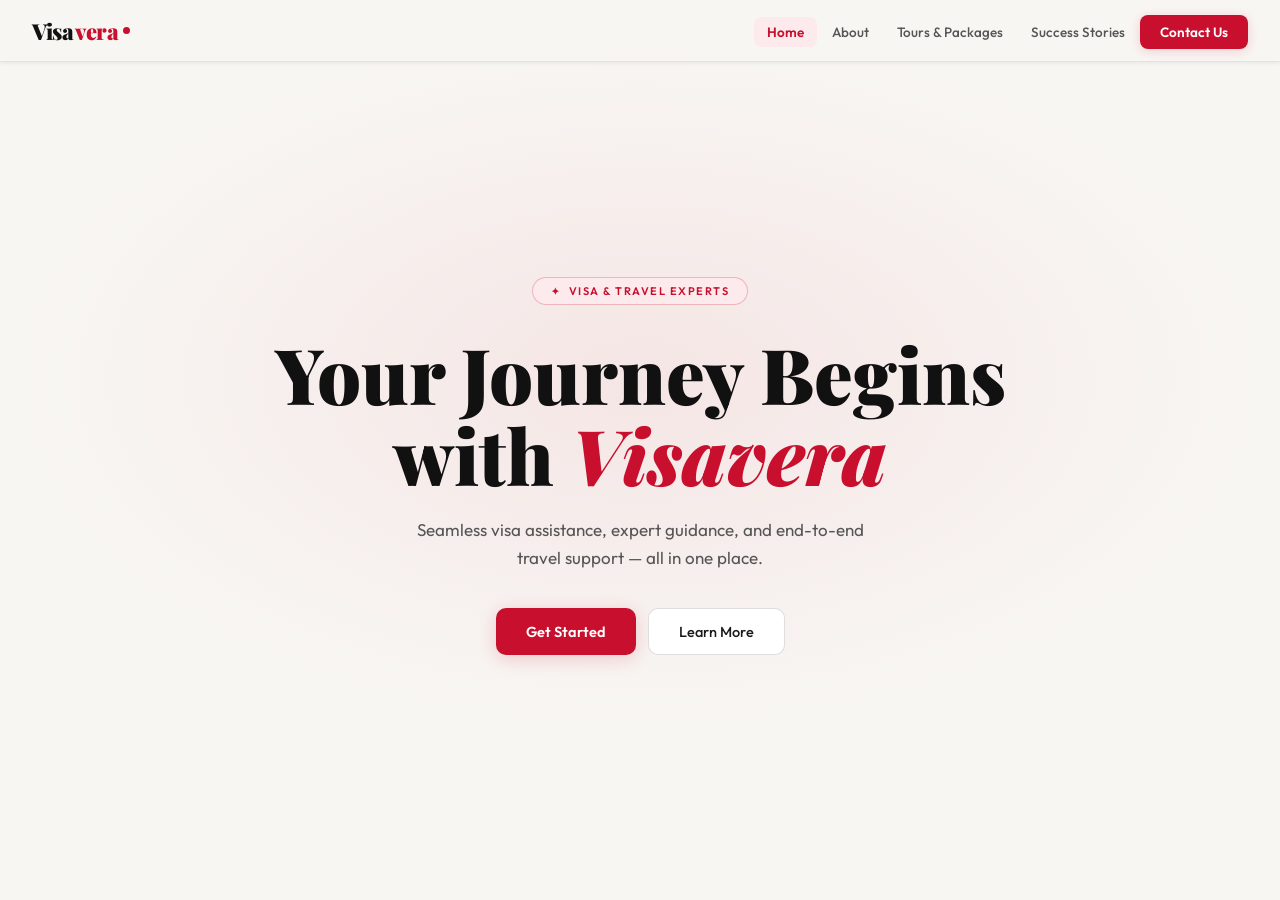
==== commit 0c265e97: "Add files via upload" ====
--- a/index.html
+++ b/index.html
@@ -2,3481 +2,94 @@
 <html lang="en">
 <head>
 <meta charset="UTF-8">
-<meta name="viewport" content="width=device-width, initial-scale=1.0, viewport-fit=cover">
-<title>Visavera – Global Visa Services</title>
+<meta name="viewport" content="width=device-width, initial-scale=1.0">
+<title>Visavera – Home</title>
 <link href="https://fonts.googleapis.com/css2?family=Playfair+Display:ital,wght@0,700;0,900;1,700&family=Outfit:wght@300;400;500;600;700&display=swap" rel="stylesheet">
-<link rel="stylesheet" href="https://cesium.com/downloads/cesiumjs/releases/1.115/Build/Cesium/Widgets/widgets.css">
-<script src="https://cesium.com/downloads/cesiumjs/releases/1.115/Build/Cesium/Cesium.js"></script>
+<link rel="stylesheet" href="nav.css">
 <style>
-:root {
-  --red:#C8102E; --red-dark:#9B0E24; --red-light:#fdeaed; --red-glow:rgba(200,16,46,0.2);
-  --bg:#F8F6F3; --bg2:#F0EDE8;
-  --black:#111; --text:#1a1a1a; --text-2:#555; --text-3:#999;
-  --border:rgba(0,0,0,0.08); --border-2:rgba(0,0,0,0.13);
-  --shadow-sm:0 1px 4px rgba(0,0,0,0.07);
-  --shadow-lg:0 12px 48px rgba(0,0,0,0.16);
+*, *::before, *::after { margin: 0; padding: 0; box-sizing: border-box; }
+html, body { min-height: 100vh; background: var(--bg); color: var(--text); font-family: "Outfit", sans-serif; overflow-x: hidden; }
+
+.hero {
+  min-height: 100vh;
+  display: flex; flex-direction: column;
+  align-items: center; justify-content: center;
+  text-align: center;
+  padding: 80px 24px 48px;
+  background: radial-gradient(ellipse 70% 55% at 50% 42%, rgba(200,16,46,0.07) 0%, transparent 70%), var(--bg);
 }
-*,*::before,*::after{margin:0;padding:0;box-sizing:border-box}
-html,body{height:100%;height:100dvh;overflow:hidden;background:var(--bg);color:var(--text);font-family:'Outfit',sans-serif}
+.hero-badge {
+  display: inline-flex; align-items: center; gap: 8px;
+  font-size: 11px; letter-spacing: 1.5px; text-transform: uppercase;
+  font-weight: 600; color: var(--red);
+  border: 1px solid rgba(200,16,46,0.25); background: var(--red-light);
+  padding: 6px 18px; border-radius: 20px; margin-bottom: 28px;
+  opacity: 0; animation: fadeUp .6s .1s forwards;
+}
+.hero-badge::before { content: "✦"; font-size: 10px; }
+.hero h1 {
+  font-family: "Playfair Display", serif;
+  font-size: clamp(40px, 6vw, 80px); font-weight: 900;
+  line-height: 1.06; max-width: 780px; color: var(--black);
+  opacity: 0; animation: fadeUp .7s .2s forwards;
+}
+.hero h1 em { font-style: italic; color: var(--red); }
+.hero p {
+  color: var(--text-2); font-size: 17px; margin-top: 20px;
+  max-width: 480px; line-height: 1.65;
+  opacity: 0; animation: fadeUp .7s .35s forwards;
+}
+.hero-btns {
+  display: flex; gap: 12px; margin-top: 36px;
+  justify-content: center; flex-wrap: wrap;
+  opacity: 0; animation: fadeUp .7s .5s forwards;
+}
+.btn-primary {
+  background: var(--red); color: #fff; border: none;
+  padding: 13px 30px; border-radius: 10px;
+  font-size: 14.5px; font-weight: 600; cursor: pointer;
+  transition: background .25s, transform .25s, box-shadow .25s;
+  font-family: "Outfit", sans-serif;
+  box-shadow: 0 4px 18px var(--red-glow);
+  text-decoration: none; display: inline-flex;
+  align-items: center; justify-content: center;
+  min-height: 44px; min-width: 44px;
+}
+.btn-primary:hover {
+  background: var(--red-dark); transform: translateY(-2px);
+  box-shadow: 0 8px 28px var(--red-glow);
+}
+.btn-ghost {
+  background: #fff; color: var(--text);
+  border: 1.5px solid var(--border-2);
+  padding: 13px 30px; border-radius: 10px;
+  font-size: 14.5px; font-weight: 500; cursor: pointer;
+  transition: border-color .25s, color .25s, transform .25s;
+  font-family: "Outfit", sans-serif;
+  text-decoration: none; display: inline-flex;
+  align-items: center; justify-content: center;
+  min-height: 44px; min-width: 44px;
+}
+.btn-ghost:hover { border-color: var(--red); color: var(--red); transform: translateY(-1px); }
 
-nav{position:fixed;top:0;left:0;right:0;z-index:500;height:62px;display:flex;align-items:center;justify-content:space-between;padding:0 32px;background:rgba(248,246,243,0.96);backdrop-filter:blur(20px);border-bottom:1px solid var(--border);box-shadow:var(--shadow-sm)}
-.nav-logo{font-family:'Playfair Display',serif;font-size:22px;font-weight:900;color:var(--black);display:flex;align-items:center;gap:2px;letter-spacing:-0.5px;cursor:pointer}
-.nav-logo span{color:var(--red)}
-.nav-dot{width:7px;height:7px;background:var(--red);border-radius:50%;margin-left:3px}
-.nav-links{display:flex;align-items:center;gap:2px;list-style:none}
-.nav-links a{color:var(--text-2);text-decoration:none;font-size:13.5px;font-weight:500;padding:6px 13px;border-radius:7px;transition:all .2s;cursor:pointer}
-.nav-links a:hover{color:var(--text);background:var(--bg2)}
-.nav-links a.active{color:var(--red);background:var(--red-light);font-weight:600}
-.nav-cta{background:var(--red)!important;color:#fff!important;padding:8px 20px!important;border-radius:8px!important;font-weight:600!important;box-shadow:0 2px 12px var(--red-glow)}
-.nav-cta:hover{background:var(--red-dark)!important;transform:translateY(-1px)}
-
-.page{display:none;width:100%;height:100vh;height:100dvh;padding-top:62px}
-.page.active{display:flex}
-
-#page-home{flex-direction:column;align-items:center;justify-content:center;text-align:center;background:radial-gradient(ellipse 70% 55% at 50% 38%,rgba(200,16,46,0.07) 0%,transparent 70%),var(--bg)}
-.home-badge{display:inline-flex;align-items:center;gap:8px;font-size:11px;letter-spacing:1.5px;text-transform:uppercase;font-weight:600;color:var(--red);border:1px solid rgba(200,16,46,0.25);background:var(--red-light);padding:6px 18px;border-radius:20px;margin-bottom:26px}
-.home-badge::before{content:'✦';font-size:10px}
-#page-home h1{font-family:'Playfair Display',serif;font-size:clamp(38px,5.5vw,76px);font-weight:900;line-height:1.06;max-width:760px;color:var(--black)}
-#page-home h1 em{font-style:italic;color:var(--red)}
-#page-home>div>p{color:var(--text-2);font-size:17px;margin-top:18px;max-width:460px;line-height:1.65}
-.home-btns{display:flex;gap:12px;margin-top:34px;justify-content:center;flex-wrap:wrap}
-.btn-primary{background:var(--red);color:#fff;border:none;padding:13px 30px;border-radius:10px;font-size:14.5px;font-weight:600;cursor:pointer;transition:all .25s;font-family:'Outfit',sans-serif;box-shadow:0 4px 18px var(--red-glow)}
-.btn-primary:hover{background:var(--red-dark);transform:translateY(-2px);box-shadow:0 8px 28px var(--red-glow)}
-.btn-ghost{background:#fff;color:var(--text);border:1.5px solid var(--border-2);padding:13px 30px;border-radius:10px;font-size:14.5px;font-weight:500;cursor:pointer;transition:all .25s;font-family:'Outfit',sans-serif}
-.btn-ghost:hover{border-color:var(--red);color:var(--red)}
-.home-stats{display:flex;gap:44px;margin-top:52px;padding-top:34px;border-top:1px solid var(--border)}
-.stat-num{font-family:'Playfair Display',serif;font-size:30px;font-weight:700;color:var(--black)}
-.stat-lbl{font-size:12px;color:var(--text-3);margin-top:3px;letter-spacing:.3px}
-
-#page-visitor{overflow:hidden;background:#07111f}
-
-
-/* ── VISITOR GLOBE AREA ── */
-.globe-area{flex:1;position:relative;overflow:hidden}
-#cesiumContainer{width:100%;height:100%}
-.cesium-widget,.cesium-widget canvas{width:100%!important;height:100%!important}
-
-
-/* Strip ALL Cesium default chrome */
-.cesium-widget-credits,.cesium-credit-logoContainer,.cesium-credit-textContainer,
-.cesium-viewer-bottom,.cesium-viewer-toolbar,.cesium-viewer-animationContainer,
-.cesium-viewer-timelineContainer,.cesium-viewer-geocoderContainer,
-.cesium-viewer-homeButtonContainer,.cesium-viewer-fullscreenContainer,
-.cesium-viewer-vrButton,.cesium-navigation-help,.cesium-infoBox,
-.cesium-selection-wrapper,.cesium-viewer-infoBoxContainer,
-.cesium-viewer-selectionIndicatorContainer { display:none !important; }
-
-.globe-topbar{position:absolute;top:20px;left:50%;transform:translateX(-50%);display:flex;align-items:center;gap:10px;background:rgba(255,255,255,0.92);backdrop-filter:blur(18px);border:1px solid var(--border);border-radius:30px;padding:8px 22px;box-shadow:var(--shadow-sm);z-index:20;pointer-events:none;white-space:nowrap}
-.globe-topbar .pulse{width:8px;height:8px;background:var(--red);border-radius:50%;animation:pls 2s ease-in-out infinite}
-@keyframes pls{0%,100%{transform:scale(1);opacity:1}50%{transform:scale(1.6);opacity:.4}}
-.globe-topbar span{font-size:12.5px;font-weight:500;color:var(--text-2)}
-
-.country-card{position:absolute;bottom:96px;right:32px;background:rgba(255,255,255,0.97);backdrop-filter:blur(28px);border:1px solid rgba(0,0,0,0.09);border-radius:20px;overflow:hidden;min-width:300px;max-width:330px;box-shadow:var(--shadow-lg);opacity:0;pointer-events:none;transform:translateY(24px) scale(0.95);transition:all .5s cubic-bezier(0.34,1.56,0.64,1);z-index:30}
-.country-card.visible{opacity:1;pointer-events:auto;transform:translateY(0) scale(1)}
-.card-flag-banner{width:100%;height:130px;overflow:hidden;display:block;flex-shrink:0}
-.card-flag-img-big{width:100%;height:100%;object-fit:cover;display:block}
-.card-name-row{display:flex;align-items:center;gap:8px}
-.card-flag-small{display:none;width:28px;height:19px;object-fit:cover;border-radius:3px;border:1px solid rgba(0,0,0,0.1);flex-shrink:0}
-.card-body{display:flex;align-items:flex-start;justify-content:space-between;gap:12px;padding:14px 18px 14px}
-.card-body-left{flex:1;min-width:0}
-.card-country-name{font-family:'Playfair Display',serif;font-size:20px;font-weight:700;color:var(--black);line-height:1.2}
-.card-visa-type{font-size:11px;color:var(--text-3);margin-top:3px;font-weight:500}
-.card-meta{display:flex;flex-direction:column;gap:6px;flex-shrink:0;margin-top:0}
-.card-meta-item{background:var(--bg);border-radius:8px;padding:7px 10px;min-width:90px}
-.card-meta-label{font-size:9.5px;color:var(--text-3);text-transform:uppercase;letter-spacing:.8px}
-.card-meta-val{font-size:12.5px;font-weight:600;color:var(--text);margin-top:2px}
-.card-apply-btn{display:block;width:calc(100% - 36px);margin:0 18px 16px;background:var(--red);color:#fff;border:none;padding:12px;border-radius:10px;font-size:13.5px;font-weight:600;cursor:pointer;transition:all .25s;font-family:'Outfit',sans-serif;box-shadow:0 4px 14px var(--red-glow);letter-spacing:.2px;text-align:center}
-.card-apply-btn:hover{background:var(--red-dark);transform:translateY(-2px);box-shadow:0 8px 24px var(--red-glow)}
-.card-close{position:absolute;top:10px;right:10px;width:28px;height:28px;border-radius:50%;background:rgba(0,0,0,0.35);border:none;cursor:pointer;font-size:13px;color:#fff;display:flex;align-items:center;justify-content:center;transition:all .2s;backdrop-filter:blur(6px);z-index:2}
-.card-close:hover{background:rgba(200,16,46,0.7);color:#fff}
-.globe-coords{position:absolute;bottom:90px;left:22px;font-size:11px;color:rgba(255,255,255,0.9);font-weight:500;background:rgba(0,0,0,0.45);backdrop-filter:blur(10px);border:1px solid rgba(255,255,255,0.15);border-radius:8px;padding:6px 14px;z-index:20;letter-spacing:.3px}
-
-/* ── HAMBURGER / MOBILE NAV ── */
-.nav-hamburger{display:none;align-items:center;justify-content:center;flex-direction:column;gap:5px;width:40px;height:40px;padding:8px;border-radius:9px;background:transparent;border:1.5px solid var(--border-2);cursor:pointer;transition:all .2s;flex-shrink:0}
-.nav-hamburger:hover{border-color:var(--red);background:var(--red-light)}
-.nav-hamburger.open{background:var(--red-light);border-color:var(--red)}
-.nav-hamburger span{display:block;width:18px;height:2px;background:var(--text);border-radius:2px;transition:all .35s cubic-bezier(.77,0,.175,1);transform-origin:center}
-.nav-hamburger.open span:nth-child(1){transform:translateY(7px) rotate(45deg)}
-.nav-hamburger.open span:nth-child(2){opacity:0;transform:scaleX(0)}
-.nav-hamburger.open span:nth-child(3){transform:translateY(-7px) rotate(-45deg)}
-.mobile-menu{display:none;position:fixed;top:62px;left:0;right:0;background:rgba(248,246,243,0.98);backdrop-filter:blur(20px);-webkit-backdrop-filter:blur(20px);border-bottom:1px solid var(--border);box-shadow:0 8px 32px rgba(0,0,0,0.12);z-index:600;padding:12px 16px 20px;flex-direction:column;gap:4px;transform:translateY(-12px);opacity:0;transition:opacity .3s,transform .3s;pointer-events:none;overflow-y:auto;-webkit-overflow-scrolling:touch;scrollbar-width:none;-ms-overflow-style:none}
-.mobile-menu.open{transform:translateY(0);opacity:1;pointer-events:auto}
-.mobile-menu::-webkit-scrollbar{display:none}
-.mobile-menu a{display:block;color:var(--text-2);text-decoration:none;font-size:15px;font-weight:500;padding:12px 16px;border-radius:10px;transition:all .2s;cursor:pointer}
-.mobile-menu a:hover{color:var(--text);background:var(--bg2)}
-.mobile-menu a.active{color:var(--red);background:var(--red-light);font-weight:600}
-.mobile-menu .mob-cta{background:var(--red);color:#fff!important;font-weight:600!important;text-align:center;margin-top:8px;padding:14px 16px;border-radius:10px;box-shadow:0 4px 16px var(--red-glow)}
-
-/* ── MARQUEE STRIP ── */
-.visa-marquee-wrap{position:absolute;bottom:0;left:0;right:0;z-index:25;background:rgba(5,13,25,0.95);backdrop-filter:blur(20px);border-top:1px solid rgba(255,255,255,0.08);box-shadow:0 -4px 24px rgba(0,0,0,0.3);height:80px;display:flex;align-items:center;overflow:hidden}
-.visa-marquee-inner{display:flex;align-items:center;width:max-content;animation:marqueeScroll 45s linear infinite;will-change:transform}
-.visa-marquee-inner:hover{animation-play-state:paused}
-.visa-marquee-track{display:flex;align-items:center;gap:0}
-.vm-chip{display:inline-flex;flex-direction:column;align-items:center;justify-content:center;gap:6px;padding:0 24px;cursor:pointer;border-right:1px solid rgba(255,255,255,0.06);transition:all .22s ease;white-space:nowrap;font-family:'Outfit',sans-serif;height:80px;box-sizing:border-box;position:relative}
-.vm-chip::before{content:'';position:absolute;inset:0;background:var(--red);opacity:0;transition:opacity .22s}
-.vm-chip:hover::before{opacity:0.18}
-.vm-chip.active::before{opacity:0.32}
-.vm-chip:hover .vm-flag-img{transform:scale(1.08);box-shadow:0 4px 16px rgba(0,0,0,0.5)}
-.vm-flag-img{width:44px;height:30px;object-fit:cover;border-radius:4px;border:1px solid rgba(255,255,255,0.15);flex-shrink:0;display:block;position:relative;z-index:1;transition:all .22s ease;box-shadow:0 2px 8px rgba(0,0,0,0.35)}
-.vm-name{font-size:10.5px;font-weight:700;color:rgba(255,255,255,0.75);letter-spacing:.6px;text-transform:uppercase;position:relative;z-index:1;transition:color .22s}
-.vm-chip:hover .vm-name{color:#fff}
-.vm-chip.active .vm-name{color:#fff}
-@keyframes marqueeScroll{0%{transform:translateX(0)}100%{transform:translateX(-50%)}}
-
-/* ═══════════════════════════════════════════
-   RESPONSIVE SYSTEM — all breakpoints
-   ═══════════════════════════════════════════ */
-
-/* ── BASE: use dvh for mobile browser-chrome safety ── */
-html,body{-webkit-text-size-adjust:100%;text-size-adjust:100%}
-.page{height:100vh;height:100dvh}
-
-/* ── TABLET / SMALL DESKTOP ≤ 960px ── */
-@media (max-width:960px){
-  nav{padding:0 24px}
-  .nav-links a{font-size:12.5px;padding:6px 10px}
-  .nav-cta{padding:7px 15px!important}
-}
-
-/* ── SHOW HAMBURGER ≤ 860px ── */
-@media (max-width:860px){
-  nav{padding:0 18px}
-  .nav-links{display:none!important}
-  .nav-hamburger{display:flex!important}
-  .mobile-menu{display:flex;top:62px}
-}
-
-/* ── TABLET PORTRAIT ≤ 768px ── */
-@media (max-width:768px){
-  nav{height:56px;padding:0 16px}
-  .mobile-menu{top:56px;max-height:calc(100dvh - 56px)}
-  .page{padding-top:56px;height:100dvh}
-
-  /* ── Home ── */
-  #page-home{overflow-y:auto;height:auto;min-height:100dvh;align-items:flex-start}
-  #page-home>div{padding:32px 20px 48px;min-height:calc(100dvh - 56px);width:100%;display:flex;flex-direction:column;align-items:center;justify-content:center}
-  #page-home h1{font-size:clamp(26px,7vw,44px);max-width:100%}
-  #page-home>div>p{font-size:14.5px;margin-top:14px;max-width:100%}
-  .home-badge{font-size:10px;padding:5px 14px;margin-bottom:18px}
-  .home-stats{gap:0;flex-wrap:wrap;justify-content:center;margin-top:32px;padding-top:20px;width:100%}
-  .home-stats>div{flex:0 0 50%;padding:14px 0;text-align:center}
-  .home-stats>div:nth-child(1),.home-stats>div:nth-child(2){border-bottom:1px solid var(--border)}
-  .home-stats>div:nth-child(1),.home-stats>div:nth-child(3){border-right:1px solid var(--border)}
-  .stat-num{font-size:24px}
-  .stat-lbl{font-size:11px}
-  .home-btns{flex-direction:column;align-items:stretch;gap:10px;margin-top:26px;width:100%}
-  .btn-primary,.btn-ghost{width:100%;text-align:center;padding:14px 20px;font-size:14px}
-
-  /* ── Globe / Visitor ── */
-  #page-visitor{overflow:hidden}
-  .globe-area{position:relative;flex:1;height:calc(100dvh - 56px)}
-  #cesiumContainer{width:100%!important;height:calc(100dvh - 56px - 68px)!important}
-  .visa-marquee-wrap{position:absolute;bottom:0;left:0;right:0;height:68px;z-index:200}
-  .vm-chip{height:68px;padding:0 16px;gap:5px}
-  .vm-flag-img{width:34px;height:22px;border-radius:3px}
-  .vm-name{font-size:9.5px;letter-spacing:.5px}
-  .country-card{bottom:84px;right:10px;left:10px;min-width:0;max-width:none;border-radius:16px}
-  .card-flag-banner{display:none!important}
-  .card-flag-small{display:block!important}
-  .card-country-name{font-size:16px}
-  .card-body{padding:12px 14px 12px}
-  .card-meta{flex-direction:row;gap:6px}
-  .card-meta-item{min-width:0;flex:1}
-  .card-apply-btn{width:calc(100% - 28px);margin:0 14px 12px;padding:11px;font-size:13px}
-  .globe-coords{left:10px;bottom:84px;font-size:10px;padding:4px 10px}
-
-  /* ── Visitor search ── */
-  #visitorSearchWrap{top:8px!important;width:calc(100% - 20px)!important;left:10px!important;right:10px!important;transform:none!important}
-  #visitorDropList{max-height:40vh!important}
-
-  /* ── Packages page ── */
-  #page-tickets{overflow:hidden}
-  #pkgSearchWrap{top:60px!important;width:calc(100% - 20px)!important;left:10px!important;right:10px!important;transform:none!important}
-  #pkgDropList{max-height:40vh!important}
-  #pkgPanel{border-radius:20px 20px 0 0}
-  #pkgHUD{padding:10px 14px}
-  .pkg-card2{width:175px}
-  .pkg-card2-img{height:90px}
-
-  /* ── Minimal pages ── */
-  .minimal-page{overflow-y:auto}
-  .minimal-page h2{font-size:36px}
-  .minimal-page>div>p{font-size:14px;padding:0 20px}
-  .page-badge{font-size:9.5px}
-}
-
-/* ── MOBILE PORTRAIT ≤ 480px ── */
-@media (max-width:480px){
-  nav{height:52px;padding:0 14px}
-  .nav-logo{font-size:19px}
-  .mobile-menu{top:52px;max-height:calc(100dvh - 52px)}
-  .page{padding-top:52px;height:100dvh}
-
-  #page-home>div{padding:24px 16px 40px;min-height:calc(100dvh - 52px)}
-  #page-home h1{font-size:clamp(23px,8vw,38px)}
-
-  .globe-area{height:calc(100dvh - 52px)}
-  #cesiumContainer{height:calc(100dvh - 52px - 62px)!important}
-  .visa-marquee-wrap{height:62px}
-  .vm-chip{height:62px;padding:0 12px;gap:4px}
-  .vm-flag-img{width:30px;height:20px}
-  .vm-name{font-size:9px}
-  .country-card{bottom:78px;left:8px;right:8px}
-  .card-body{padding:10px 12px 10px}
-  .card-meta{flex-direction:row;gap:5px}
-  .card-meta-item{min-width:0;flex:1;padding:6px 8px}
-  .card-apply-btn{width:calc(100% - 24px);margin:0 12px 10px;padding:10px;font-size:12.5px}
-  .globe-coords{bottom:78px;left:8px}
-
-  #visitorSearchWrap{top:6px!important;width:calc(100% - 16px)!important;left:8px!important;right:8px!important}
-  #pkgSearchWrap{top:56px!important;width:calc(100% - 16px)!important;left:8px!important;right:8px!important}
-  #pkgDropList{max-height:38vh!important}
-  #pkgHUD{padding:8px 12px}
-  .minimal-page h2{font-size:28px}
-  .pkg-card2{width:155px}
-  .pkg-card2-img{height:80px}
-}
-
-/* ── VERY SMALL ≤ 360px ── */
-@media (max-width:360px){
-  nav{padding:0 12px}
-  .nav-logo{font-size:17px}
-  .nav-hamburger{width:36px;height:36px;padding:7px}
-  #page-home h1{font-size:clamp(21px,8.5vw,32px)}
-  .btn-primary,.btn-ghost{font-size:13.5px;padding:12px 16px}
-  .country-card{left:6px;right:6px}
-  .pkg-card2{width:140px}
-  .pkg-card2-img{height:72px}
-  .minimal-page h2{font-size:24px}
-}
-
-/* ── LANDSCAPE (short screens) ── */
-@media (max-height:520px) and (orientation:landscape){
-  nav{height:48px}
-  .mobile-menu{top:48px;max-height:calc(100dvh - 48px)}
-  .page{padding-top:48px;height:100dvh}
-
-  #page-home{overflow-y:auto;min-height:100dvh;height:auto}
-  #page-home>div{padding:16px 24px 24px;min-height:calc(100dvh - 48px)}
-  #page-home h1{font-size:clamp(20px,4vw,34px)}
-  .home-stats{margin-top:14px;padding-top:12px}
-  .home-btns{flex-direction:row;margin-top:14px}
-  .btn-primary,.btn-ghost{width:auto;padding:10px 22px}
-
-  .globe-area{height:calc(100dvh - 48px)}
-  .visa-marquee-wrap{height:50px}
-  #cesiumContainer{height:calc(100dvh - 48px - 50px)!important}
-  .vm-chip{height:50px;padding:0 12px;gap:3px}
-  .vm-flag-img{width:28px;height:18px}
-  .vm-name{font-size:8.5px}
-  .country-card{bottom:66px;left:auto;right:10px;max-width:260px;min-width:0}
-  .card-body{padding:8px 12px 8px}
-  .card-meta{flex-direction:row;gap:5px}
-  .card-meta-item{min-width:0;flex:1;padding:6px 8px}
-  .card-apply-btn{width:calc(100% - 24px);margin:0 12px 8px;padding:8px;font-size:12px}
-  .globe-coords{bottom:66px}
-
-  #visitorSearchWrap{top:4px!important}
-  #pkgSearchWrap{top:50px!important}
-  .minimal-page h2{font-size:26px}
-}
-
-/* ── TABLET LANDSCAPE 769px–1024px ── */
-@media (min-width:769px) and (max-width:1024px){
-  #page-home h1{font-size:clamp(30px,4.5vw,58px)}
-  .home-stats{gap:28px}
-  .country-card{min-width:270px;max-width:295px}
-  .nav-links a{font-size:12.5px;padding:6px 9px}
-}
-
-
-/* ── VISAS NAV DROPDOWN ── */
-.nav-visa-li{position:relative;list-style:none}
-.nav-visa-trigger{color:var(--text-2);text-decoration:none;font-size:13.5px;font-weight:500;padding:6px 13px;border-radius:7px;transition:all .2s;cursor:pointer;display:flex;align-items:center;gap:2px;user-select:none}
-.nav-visa-trigger:hover,.nav-visa-trigger.open{color:var(--text);background:var(--bg2)}
-.nav-visa-trigger.open{color:var(--red);background:var(--red-light);font-weight:600}
-.nav-visa-drop{position:absolute;top:calc(100% + 10px);left:50%;transform:translateX(-50%) translateY(-6px);min-width:230px;background:#fff;border:1px solid var(--border);border-radius:14px;box-shadow:0 16px 48px rgba(0,0,0,0.14);padding:6px;opacity:0;pointer-events:none;transition:opacity .22s,transform .22s;z-index:700}
-.nav-visa-drop.open{opacity:1;pointer-events:auto;transform:translateX(-50%) translateY(0)}
-.nav-visa-drop::before{content:'';position:absolute;top:-6px;left:50%;transform:translateX(-50%);border:6px solid transparent;border-bottom-color:#fff;border-top:none;filter:drop-shadow(0 -2px 2px rgba(0,0,0,0.06))}
-.nav-visa-item{display:flex;align-items:center;gap:11px;padding:10px 12px;border-radius:9px;cursor:pointer;transition:background .16s;text-decoration:none;color:var(--text)}
-.nav-visa-item:hover{background:var(--red-light)}
-.nav-visa-item:hover .nvi-title{color:var(--red)}
-.nvi-icon{font-size:20px;flex-shrink:0;line-height:1;width:28px;text-align:center}
-.nvi-text{display:flex;flex-direction:column;gap:2px}
-.nvi-title{font-size:13.5px;font-weight:600;color:var(--black);transition:color .16s}
-.nvi-sub{font-size:11px;color:var(--text-3)}
-
-.loader{position:fixed;inset:0;background:var(--bg);display:flex;align-items:center;justify-content:center;flex-direction:column;gap:18px;z-index:999;transition:opacity .8s}
-.loader-logo{font-family:'Playfair Display',serif;font-size:38px;font-weight:900;color:var(--black)}
-.loader-logo span{color:var(--red)}
-.loader-bar{width:200px;height:3px;background:var(--bg2);border-radius:3px;overflow:hidden}
-.loader-fill{height:100%;width:0;background:var(--red);border-radius:3px;transition:width 1.6s ease}
-.loader-text{font-size:12px;color:var(--text-3);letter-spacing:1.5px;text-transform:uppercase}
-
-.minimal-page{flex-direction:column;align-items:center;justify-content:center;text-align:center;background:var(--bg)}
-.minimal-page h2{font-family:'Playfair Display',serif;font-size:52px;font-weight:700;color:var(--black)}
-.minimal-page h2 span{color:var(--red)}
-.minimal-page>div>p{color:var(--text-2);font-size:16px;max-width:420px;margin-top:12px;line-height:1.7}
-.page-badge{font-size:10px;letter-spacing:2px;text-transform:uppercase;font-weight:600;color:var(--red);border:1px solid rgba(200,16,46,0.25);background:var(--red-light);padding:6px 16px;border-radius:20px;margin-bottom:20px;display:inline-block}
-
-
-/* ── HAMBURGER + MOBILE MENU (deduped — see above) ── */
-
-
-/* ── PACKAGES PAGE v2 CARDS ── */
-.pvchip{background:rgba(255,255,255,0.08);border:1px solid rgba(255,255,255,0.14);color:rgba(255,255,255,0.82);font-family:'Outfit',sans-serif;font-size:11.5px;font-weight:600;padding:5px 13px;border-radius:20px;cursor:pointer;transition:all .22s;letter-spacing:.3px;backdrop-filter:blur(10px)}
-.pvchip:hover{background:rgba(200,16,46,0.28);border-color:rgba(200,16,46,0.6);color:#fff;transform:translateY(-1px);box-shadow:0 4px 16px rgba(200,16,46,0.25)}
-.pkg-card2{flex-shrink:0;width:200px;background:rgba(255,255,255,0.04);border:1px solid rgba(255,255,255,0.09);border-radius:14px;overflow:hidden;cursor:pointer;transition:all .28s;position:relative}
-.pkg-card2:hover{transform:translateY(-5px) scale(1.02);border-color:rgba(200,16,46,0.45);box-shadow:0 16px 48px rgba(200,16,46,0.2),0 0 0 1px rgba(200,16,46,0.2)}
-.pkg-card2-img{width:100%;height:105px;object-fit:cover;display:block;transition:transform .4s}
-.pkg-card2:hover .pkg-card2-img{transform:scale(1.06)}
-.pkg-card2-body{padding:12px 14px 14px}
-.pkg-card2-dest{font-family:'Playfair Display',serif;font-size:14px;font-weight:700;color:#fff;margin-bottom:2px}
-.pkg-card2-days{font-size:10.5px;color:rgba(255,255,255,0.42);margin-bottom:9px}
-.pkg-card2-price{font-size:16px;font-weight:700;color:#e8c06a;font-family:'Outfit',sans-serif}
-.pkg-card2-price span{font-size:10px;font-weight:500;color:rgba(255,255,255,0.35)}
-.pkg-card2-tag{position:absolute;top:9px;left:9px;background:rgba(200,16,46,0.9);color:#fff;font-size:8.5px;font-weight:700;letter-spacing:.8px;padding:3px 8px;border-radius:10px;text-transform:uppercase;backdrop-filter:blur(4px)}
-#pkgCards::-webkit-scrollbar{height:3px}
-#pkgCards::-webkit-scrollbar-thumb{background:rgba(255,255,255,0.15);border-radius:3px}
-
-
-/* ── STUDENT / WORK GLOBE CONTAINERS ── */
-#studentCesiumContainer,#workCesiumContainer{width:100%;height:100%}
-#page-student,#page-work{overflow:hidden;background:#07111f}
-
-@media (max-width:768px){
-  #studentCesiumContainer{height:calc(100dvh - 56px - 68px)!important}
-  #workCesiumContainer{height:calc(100dvh - 56px - 68px)!important}
-  #studentSearchWrap{top:8px!important;width:calc(100% - 20px)!important;left:10px!important;right:10px!important;transform:none!important}
-  #workSearchWrap{top:8px!important;width:calc(100% - 20px)!important;left:10px!important;right:10px!important;transform:none!important}
-}
-@media (max-width:480px){
-  #studentCesiumContainer{height:calc(100dvh - 52px - 62px)!important}
-  #workCesiumContainer{height:calc(100dvh - 52px - 62px)!important}
-  #studentSearchWrap{top:6px!important;width:calc(100% - 16px)!important;left:8px!important;right:8px!important;transform:none!important}
-  #workSearchWrap{top:6px!important;width:calc(100% - 16px)!important;left:8px!important;right:8px!important;transform:none!important}
-}
-#page-tickets { clip-path: inset(0); }
-#pkgMap, #pkgMap > * {
-  overflow: hidden !important;
-}
-/* Ensure map fills entire tickets page (behind padding-top) */
-#page-tickets #pkgMap {
-  top: 0 !important;
-  bottom: 0 !important;
-  left: 0 !important;
-  right: 0 !important;
-  height: 100% !important;
-  width: 100% !important;
-}
-/* GPU compositing for smooth zoom animations on mobile */
-#pkgMap canvas,
-#pkgMap .maptilergl-canvas,
-#pkgMap .maplibregl-canvas {
-  will-change: transform;
-  transform: translateZ(0);
-  backface-visibility: hidden;
-  -webkit-backface-visibility: hidden;
-}
-/* Hide scrollbars on dropdown lists, keep scroll functionality */
-#pkgDropList,
-#visitorDropList {
-  scrollbar-width: none;
-  -ms-overflow-style: none;
-}
-#pkgDropList::-webkit-scrollbar,
-#visitorDropList::-webkit-scrollbar {
-  display: none;
-}
-.maptilergl-marker, .maplibregl-marker {
-  will-change: transform;
-}
-/* ── HIDE ALL MAP CONTROL UI (MapTiler / MapLibre) ── */
-#pkgMap .maptilergl-ctrl-top-left,
-#pkgMap .maptilergl-ctrl-top-right,
-#pkgMap .maptilergl-ctrl-bottom-left,
-#pkgMap .maptilergl-ctrl-bottom-right,
-#pkgMap .maptilergl-ctrl,
-#pkgMap .maptilergl-ctrl-group,
-#pkgMap .maptilergl-ctrl-group button,
-#pkgMap .maplibregl-ctrl-top-left,
-#pkgMap .maplibregl-ctrl-top-right,
-#pkgMap .maplibregl-ctrl-bottom-left,
-#pkgMap .maplibregl-ctrl-bottom-right,
-#pkgMap .maplibregl-ctrl,
-#pkgMap .maplibregl-ctrl-group,
-#pkgMap .maplibregl-ctrl-group button,
-#pkgMap .maplibregl-ctrl-attrib,
-#pkgMap .maptilergl-ctrl-attrib,
-#pkgMap [class*="-ctrl-top-"],
-#pkgMap [class*="-ctrl-bottom-"],
-#pkgMap [class*="-ctrl-group"] {
-  display: none !important;
-  visibility: hidden !important;
-  opacity: 0 !important;
-  pointer-events: none !important;
+@keyframes fadeUp {
+  from { opacity: 0; transform: translateY(18px); }
+  to   { opacity: 1; transform: translateY(0); }
 }
 </style>
 </head>
 <body>
 
-<div class="loader" id="loader">
-  <div class="loader-logo">Visa<span>vera</span></div>
-  <div class="loader-bar"><div class="loader-fill" id="loaderFill"></div></div>
-  <div class="loader-text">Loading Globe…</div>
-</div>
+<section class="hero">
+  <div class="hero-badge">Visa &amp; Travel Experts</div>
+  <h1>Your Journey Begins<br>with <em>Visavera</em></h1>
+  <p>Seamless visa assistance, expert guidance, and end-to-end travel support — all in one place.</p>
+  <div class="hero-btns">
+    <a href="contact.html" class="btn-primary">Get Started</a>
+    <a href="about.html" class="btn-ghost">Learn More</a>
+  </div>
+</section>
 
-<nav>
-  <div class="nav-logo" onclick="goPage('home',null)" ontouchstart="event.stopPropagation()">Visa<span>vera</span><div class="nav-dot"></div></div>
-  <ul class="nav-links">
-    <li><a class="active" onclick="goPage('home',this)">Home</a></li>
-    <li><a onclick="goPage('about',this)">About Us</a></li>
-    <li class="nav-visa-li" id="navVisaLi">
-      <a class="nav-visa-trigger" id="navVisaTrigger" onclick="toggleVisaNavDrop(event)">Visas <svg style="display:inline;vertical-align:middle;margin-left:3px;margin-top:-2px;transition:transform .25s" id="visaNavChevronSvg" width="11" height="11" viewBox="0 0 12 12" fill="none"><path d="M2 4l4 4 4-4" stroke="currentColor" stroke-width="1.8" stroke-linecap="round" stroke-linejoin="round"/></svg></a>
-      <div class="nav-visa-drop" id="navVisaDrop">
-        <a class="nav-visa-item" onclick="goPage('visitor',null);closeVisaNavDrop()"><span class="nvi-icon">🌍</span><span class="nvi-text"><span class="nvi-title">Visitor Visa</span><span class="nvi-sub">Tourist &amp; family visits</span></span></a>
-        <a class="nav-visa-item" onclick="goPage('student',null);closeVisaNavDrop()"><span class="nvi-icon">🎓</span><span class="nvi-text"><span class="nvi-title">Student Visa</span><span class="nvi-sub">Study abroad programs</span></span></a>
-        <a class="nav-visa-item" onclick="goPage('work',null);closeVisaNavDrop()"><span class="nvi-icon">💼</span><span class="nvi-text"><span class="nvi-title">Work Visa</span><span class="nvi-sub">Global employment visas</span></span></a>
-      </div>
-    </li>
-    <li><a onclick="goPage('tickets',this)">Tours &amp; Packages</a></li>
-    <li><a onclick="goPage('success',this)">Success Stories</a></li>
-    <li><a class="nav-cta" onclick="goPage('contact',this)">Contact</a></li>
-  </ul>
-  <button class="nav-hamburger" id="navHamburger" onclick="toggleMobileMenu()" aria-label="Menu">
-    <span></span><span></span><span></span>
-  </button>
-</nav>
-<div class="mobile-menu" id="mobileMenu">
-  <a class="active" id="mob-home" onclick="goPageMob('home')">Home</a>
-  <a id="mob-about" onclick="goPageMob('about')">About Us</a>
-  <a id="mob-visas-header" style="font-size:11px;font-weight:700;letter-spacing:1.4px;text-transform:uppercase;color:var(--text-3);padding:10px 16px 4px;pointer-events:none">Visas</a>
-  <a id="mob-visitor" onclick="goPageMob('visitor')" style="padding-left:28px">↳ Visitor Visa</a>
-  <a id="mob-student" onclick="goPageMob('student')" style="padding-left:28px">↳ Student Visa</a>
-  <a id="mob-work" onclick="goPageMob('work')" style="padding-left:28px">↳ Work Visa</a>
-  <a id="mob-tickets" onclick="goPageMob('tickets')">Tours &amp; Packages</a>
-  <a id="mob-success" onclick="goPageMob('success')">Success Stories</a>
-  <a class="mob-cta" id="mob-contact" onclick="goPageMob('contact')">Contact</a>
-</div>
-
-<div class="page active" id="page-home">
-  <div style="display:flex;flex-direction:column;align-items:center;justify-content:center;width:100%;text-align:center;padding:40px 20px">
-    <div class="home-badge">Premium Visa Services</div>
-    <h1>Your Journey Begins<br>With a <em>Single Visa</em></h1>
-    <p>Expert visa consulting for 50+ countries. Fast approvals, zero paperwork stress.</p>
-    <div class="home-btns">
-      <button class="btn-primary" onclick="goPage('visitor',document.querySelectorAll('.nav-links a')[1])">Explore Visitor Visas</button>
-      <button class="btn-ghost">Book Free Consultation</button>
-    </div>
-    <div class="home-stats">
-      <div><div class="stat-num">12,000+</div><div class="stat-lbl">Visas Approved</div></div>
-      <div><div class="stat-num">50+</div><div class="stat-lbl">Countries</div></div>
-      <div><div class="stat-num">98%</div><div class="stat-lbl">Success Rate</div></div>
-      <div><div class="stat-num">8 Yrs</div><div class="stat-lbl">Experience</div></div>
-    </div>
-  </div>
-</div>
-
-<div class="page" id="page-visitor">
-  <div class="globe-area" style="position:relative;flex:1">
-    <!-- UNIFIED SEARCH — same style as Packages page -->
-    <div id="visitorSearchWrap" style="position:absolute;top:12px;left:50%;transform:translateX(-50%);z-index:200;width:min(480px,92vw)">
-      <div style="position:relative">
-        <span style="position:absolute;left:14px;top:50%;transform:translateY(-50%);pointer-events:none;z-index:1;display:flex;align-items:center"><svg width="20" height="20" viewBox="0 0 20 20" fill="none" xmlns="http://www.w3.org/2000/svg"><circle cx="9" cy="9" r="7.5" stroke="#C8102E" stroke-width="1.7"/><ellipse cx="9" cy="9" rx="3" ry="7.5" stroke="#C8102E" stroke-width="1.2" opacity="0.5"/><line x1="2" y1="6.5" x2="16" y2="6.5" stroke="#C8102E" stroke-width="1.2" opacity="0.5"/><line x1="2" y1="11.5" x2="16" y2="11.5" stroke="#C8102E" stroke-width="1.2" opacity="0.5"/><line x1="17" y1="17" x2="19.5" y2="19.5" stroke="#C8102E" stroke-width="1.8" stroke-linecap="round"/></svg></span>
-        <input id="searchInput" type="search" placeholder="Search visitor destination…" autocomplete="off" spellcheck="false" inputmode="search"
-          style="width:100%;padding:14px 48px 14px 46px;font-size:16px;font-family:'Outfit',sans-serif;font-weight:500;color:#111;background:rgba(255,255,255,0.97);border:1.5px solid rgba(255,255,255,0.3);border-radius:16px;outline:none;box-shadow:0 6px 32px rgba(0,0,0,0.28),0 1px 4px rgba(0,0,0,0.12);cursor:pointer;transition:all .25s;backdrop-filter:blur(20px)"
-          onfocus="openVisitorDropdown()" onclick="openVisitorDropdown()">
-        <div id="visitorChevron" onclick="toggleVisitorDropdown()" style="position:absolute;right:18px;top:50%;transform:translateY(-50%);pointer-events:auto;cursor:pointer;transition:transform .25s;color:#888;font-size:13px;user-select:none">▼</div>
-      </div>
-      <div id="visitorDropdown" style="margin-top:6px;background:rgba(255,255,255,0.98);backdrop-filter:blur(24px);-webkit-backdrop-filter:blur(24px);border-radius:16px;box-shadow:0 16px 60px rgba(0,0,0,0.4);overflow:hidden;max-height:0;opacity:0;transform:translateY(-8px);transition:max-height .35s cubic-bezier(0.4,0,0.2,1),opacity .25s,transform .25s;pointer-events:none">
-        <div style="padding:10px 14px 8px;border-bottom:1px solid rgba(0,0,0,0.06)">
-          <input id="visitorDropFilter" type="text" placeholder="🔍  Filter countries…" autocomplete="off" spellcheck="false"
-            oninput="filterVisitorDropdown(this.value)"
-            style="width:100%;padding:9px 14px;font-size:16px;font-family:'Outfit',sans-serif;border:1.5px solid rgba(0,0,0,0.1);border-radius:10px;outline:none;background:#f8f6f3;color:#111;transition:border-color .2s"
-            onfocus="this.style.borderColor='#C8102E'" onblur="this.style.borderColor='rgba(0,0,0,0.1)'">
-        </div>
-        <div id="visitorDropList" style="overflow-y:auto;max-height:300px;padding:6px 0;-webkit-overflow-scrolling:touch;overscroll-behavior:contain;touch-action:pan-y"></div>
-      </div>
-      <!-- Hint pill -->
-      <div id="searchHint" style="margin-top:10px;display:flex;align-items:center;gap:7px;background:rgba(0,0,0,0.45);backdrop-filter:blur(10px);border:1px solid rgba(255,255,255,0.12);border-radius:10px;padding:7px 13px;transition:opacity .3s">
-        <div style="width:6px;height:6px;background:#C8102E;border-radius:50%;animation:pls 2s ease-in-out infinite;flex-shrink:0"></div>
-        <span id="hintText" style="font-size:11.5px;color:rgba(255,255,255,0.85);font-weight:500">Rotate the globe or select a destination</span>
-      </div>
-    </div>
-    <div class="globe-topbar" style="display:none"><div class="pulse"></div><span>Live</span></div>
-    <div id="cesiumContainer"></div>
-    <div class="country-card" id="countryCard">
-      <button class="card-close" onclick="closeCard()">✕</button>
-      <!-- Full-width flag banner (desktop only) -->
-      <div class="card-flag-banner">
-        <img id="cardFlag" src="" alt="" class="card-flag-img-big">
-      </div>
-      <!-- Country name + visa type row -->
-      <div class="card-body">
-        <div class="card-body-left">
-          <!-- Small inline flag shown only on mobile -->
-          <div class="card-name-row">
-            <img id="cardFlagSmall" src="" alt="" class="card-flag-small">
-            <div class="card-country-name" id="cardName">United States</div>
-          </div>
-          <div class="card-visa-type" id="cardType"></div>
-        </div>
-        <div class="card-meta">
-          <div class="card-meta-item">
-            <div class="card-meta-label">Processing</div>
-            <div class="card-meta-val" id="cardProc"></div>
-          </div>
-          <div class="card-meta-item">
-            <div class="card-meta-label">Validity</div>
-            <div class="card-meta-val" id="cardValidity"></div>
-          </div>
-        </div>
-      </div>
-      <button class="card-apply-btn" id="cardApplyBtn">Apply →</button>
-    </div>
-    <div class="globe-coords" id="globeCoords">20.59°N · 78.96°E · India</div>
-    <div class="visa-marquee-wrap" id="visaMarquee">
-      <div class="visa-marquee-inner" id="marqueeInner">
-        <div class="visa-marquee-track" id="marqueeTrack"></div>
-        <div class="visa-marquee-track" id="marqueeTrack2"></div>
-      </div>
-    </div>
-  </div>
-</div>
-
-<!-- ═══════════════════════════════════════════ STUDENT VISA PAGE ═══ -->
-<div class="page" id="page-student" style="overflow:hidden;background:#07111f">
-  <div class="globe-area" style="position:relative;flex:1">
-    <!-- Search bar -->
-    <div id="studentSearchWrap" style="position:absolute;top:12px;left:50%;transform:translateX(-50%);z-index:200;width:min(480px,92vw)">
-      <div style="position:relative">
-        <span style="position:absolute;left:14px;top:50%;transform:translateY(-50%);pointer-events:none;z-index:1;font-size:17px">🎓</span>
-        <input id="studentSearchInput" type="search" placeholder="Search study destination…" autocomplete="off" spellcheck="false" inputmode="search"
-          style="width:100%;padding:14px 48px 14px 46px;font-size:16px;font-family:'Outfit',sans-serif;font-weight:500;color:#111;background:rgba(255,255,255,0.97);border:1.5px solid rgba(255,255,255,0.3);border-radius:16px;outline:none;box-shadow:0 6px 32px rgba(0,0,0,0.28),0 1px 4px rgba(0,0,0,0.12);cursor:pointer;transition:all .25s;backdrop-filter:blur(20px)"
-          onfocus="openStudentDropdown()" onclick="openStudentDropdown()">
-        <div onclick="toggleStudentDropdown()" style="position:absolute;right:18px;top:50%;transform:translateY(-50%);pointer-events:auto;cursor:pointer;color:#888;font-size:13px;user-select:none" id="studentChevron">▼</div>
-      </div>
-      <div id="studentDropdown" style="margin-top:6px;background:rgba(255,255,255,0.98);backdrop-filter:blur(24px);-webkit-backdrop-filter:blur(24px);border-radius:16px;box-shadow:0 16px 60px rgba(0,0,0,0.4);overflow:hidden;max-height:0;opacity:0;transform:translateY(-8px);transition:max-height .35s cubic-bezier(0.4,0,0.2,1),opacity .25s,transform .25s;pointer-events:none">
-        <div style="padding:10px 14px 8px;border-bottom:1px solid rgba(0,0,0,0.06)">
-          <input id="studentDropFilter" type="text" placeholder="🔍  Filter countries…" autocomplete="off" spellcheck="false"
-            oninput="filterStudentDropdown(this.value)"
-            style="width:100%;padding:9px 14px;font-size:16px;font-family:'Outfit',sans-serif;border:1.5px solid rgba(0,0,0,0.1);border-radius:10px;outline:none;background:#f8f6f3;color:#111;transition:border-color .2s"
-            onfocus="this.style.borderColor='#C8102E'" onblur="this.style.borderColor='rgba(0,0,0,0.1)'">
-        </div>
-        <div id="studentDropList" style="overflow-y:auto;max-height:300px;padding:6px 0;-webkit-overflow-scrolling:touch;overscroll-behavior:contain;touch-action:pan-y;scrollbar-width:none"></div>
-      </div>
-      <div id="studentHint" style="margin-top:10px;display:flex;align-items:center;gap:7px;background:rgba(0,0,0,0.45);backdrop-filter:blur(10px);border:1px solid rgba(255,255,255,0.12);border-radius:10px;padding:7px 13px;transition:opacity .3s">
-        <div style="width:6px;height:6px;background:#C8102E;border-radius:50%;animation:pls 2s ease-in-out infinite;flex-shrink:0"></div>
-        <span id="studentHintText" style="font-size:11.5px;color:rgba(255,255,255,0.85);font-weight:500">Rotate the globe or select a study destination</span>
-      </div>
-    </div>
-    <div class="globe-topbar" style="display:none"><div class="pulse"></div><span>Live</span></div>
-    <div id="studentCesiumContainer" style="width:100%;height:100%"></div>
-    <!-- Country card -->
-    <div class="country-card" id="studentCard">
-      <button class="card-close" onclick="closeStudentCard()">✕</button>
-      <div class="card-flag-banner"><img id="studentCardFlag" src="" alt="" class="card-flag-img-big"></div>
-      <div class="card-body">
-        <div class="card-body-left">
-          <div class="card-name-row">
-            <img id="studentCardFlagSmall" src="" alt="" class="card-flag-small">
-            <div class="card-country-name" id="studentCardName">United Kingdom</div>
-          </div>
-          <div class="card-visa-type" id="studentCardType"></div>
-        </div>
-        <div class="card-meta">
-          <div class="card-meta-item">
-            <div class="card-meta-label">Processing</div>
-            <div class="card-meta-val" id="studentCardProc"></div>
-          </div>
-          <div class="card-meta-item">
-            <div class="card-meta-label">Duration</div>
-            <div class="card-meta-val" id="studentCardValidity"></div>
-          </div>
-        </div>
-      </div>
-      <button class="card-apply-btn" id="studentCardApplyBtn">Apply →</button>
-    </div>
-    <div class="globe-coords" id="studentGlobeCoords">20.59°N · 78.96°E · India</div>
-    <!-- Marquee -->
-    <div class="visa-marquee-wrap" id="studentMarquee">
-      <div class="visa-marquee-inner" id="studentMarqueeInner">
-        <div class="visa-marquee-track" id="studentMarqueeTrack"></div>
-        <div class="visa-marquee-track" id="studentMarqueeTrack2"></div>
-      </div>
-    </div>
-  </div>
-</div>
-
-<!-- ═══════════════════════════════════════════ WORK VISA PAGE ═══ -->
-<div class="page" id="page-work" style="overflow:hidden;background:#07111f">
-  <div class="globe-area" style="position:relative;flex:1">
-    <!-- Search bar -->
-    <div id="workSearchWrap" style="position:absolute;top:12px;left:50%;transform:translateX(-50%);z-index:200;width:min(480px,92vw)">
-      <div style="position:relative">
-        <span style="position:absolute;left:14px;top:50%;transform:translateY(-50%);pointer-events:none;z-index:1;font-size:17px">💼</span>
-        <input id="workSearchInput" type="search" placeholder="Search work destination…" autocomplete="off" spellcheck="false" inputmode="search"
-          style="width:100%;padding:14px 48px 14px 46px;font-size:16px;font-family:'Outfit',sans-serif;font-weight:500;color:#111;background:rgba(255,255,255,0.97);border:1.5px solid rgba(255,255,255,0.3);border-radius:16px;outline:none;box-shadow:0 6px 32px rgba(0,0,0,0.28),0 1px 4px rgba(0,0,0,0.12);cursor:pointer;transition:all .25s;backdrop-filter:blur(20px)"
-          onfocus="openWorkDropdown()" onclick="openWorkDropdown()">
-        <div onclick="toggleWorkDropdown()" style="position:absolute;right:18px;top:50%;transform:translateY(-50%);pointer-events:auto;cursor:pointer;color:#888;font-size:13px;user-select:none" id="workChevron">▼</div>
-      </div>
-      <div id="workDropdown" style="margin-top:6px;background:rgba(255,255,255,0.98);backdrop-filter:blur(24px);-webkit-backdrop-filter:blur(24px);border-radius:16px;box-shadow:0 16px 60px rgba(0,0,0,0.4);overflow:hidden;max-height:0;opacity:0;transform:translateY(-8px);transition:max-height .35s cubic-bezier(0.4,0,0.2,1),opacity .25s,transform .25s;pointer-events:none">
-        <div style="padding:10px 14px 8px;border-bottom:1px solid rgba(0,0,0,0.06)">
-          <input id="workDropFilter" type="text" placeholder="🔍  Filter countries…" autocomplete="off" spellcheck="false"
-            oninput="filterWorkDropdown(this.value)"
-            style="width:100%;padding:9px 14px;font-size:16px;font-family:'Outfit',sans-serif;border:1.5px solid rgba(0,0,0,0.1);border-radius:10px;outline:none;background:#f8f6f3;color:#111;transition:border-color .2s"
-            onfocus="this.style.borderColor='#C8102E'" onblur="this.style.borderColor='rgba(0,0,0,0.1)'">
-        </div>
-        <div id="workDropList" style="overflow-y:auto;max-height:300px;padding:6px 0;-webkit-overflow-scrolling:touch;overscroll-behavior:contain;touch-action:pan-y;scrollbar-width:none"></div>
-      </div>
-      <div id="workHint" style="margin-top:10px;display:flex;align-items:center;gap:7px;background:rgba(0,0,0,0.45);backdrop-filter:blur(10px);border:1px solid rgba(255,255,255,0.12);border-radius:10px;padding:7px 13px;transition:opacity .3s">
-        <div style="width:6px;height:6px;background:#C8102E;border-radius:50%;animation:pls 2s ease-in-out infinite;flex-shrink:0"></div>
-        <span id="workHintText" style="font-size:11.5px;color:rgba(255,255,255,0.85);font-weight:500">Rotate the globe or select a work destination</span>
-      </div>
-    </div>
-    <div class="globe-topbar" style="display:none"><div class="pulse"></div><span>Live</span></div>
-    <div id="workCesiumContainer" style="width:100%;height:100%"></div>
-    <!-- Country card -->
-    <div class="country-card" id="workCard">
-      <button class="card-close" onclick="closeWorkCard()">✕</button>
-      <div class="card-flag-banner"><img id="workCardFlag" src="" alt="" class="card-flag-img-big"></div>
-      <div class="card-body">
-        <div class="card-body-left">
-          <div class="card-name-row">
-            <img id="workCardFlagSmall" src="" alt="" class="card-flag-small">
-            <div class="card-country-name" id="workCardName">Canada</div>
-          </div>
-          <div class="card-visa-type" id="workCardType"></div>
-        </div>
-        <div class="card-meta">
-          <div class="card-meta-item">
-            <div class="card-meta-label">Processing</div>
-            <div class="card-meta-val" id="workCardProc"></div>
-          </div>
-          <div class="card-meta-item">
-            <div class="card-meta-label">Permit</div>
-            <div class="card-meta-val" id="workCardValidity"></div>
-          </div>
-        </div>
-      </div>
-      <button class="card-apply-btn" id="workCardApplyBtn">Apply →</button>
-    </div>
-    <div class="globe-coords" id="workGlobeCoords">20.59°N · 78.96°E · India</div>
-    <!-- Marquee -->
-    <div class="visa-marquee-wrap" id="workMarquee">
-      <div class="visa-marquee-inner" id="workMarqueeInner">
-        <div class="visa-marquee-track" id="workMarqueeTrack"></div>
-        <div class="visa-marquee-track" id="workMarqueeTrack2"></div>
-      </div>
-    </div>
-  </div>
-</div>
-<div class="page" id="page-tickets" style="flex-direction:column;overflow:hidden;background:#060e1a;position:relative;clip-path:inset(0)">
-
-  <!-- Mapbox container -->
-  <div id="pkgMap" style="position:absolute;inset:0;width:100%;height:100%;overflow:hidden;will-change:transform;transform:translateZ(0)"></div>
-
-  <!-- Atmospheric overlay vignette -->
-  <div style="position:absolute;inset:0;pointer-events:none;z-index:2;background:radial-gradient(ellipse 80% 60% at 50% 50%, transparent 40%, rgba(6,14,26,0.55) 100%)"></div>
-
-  <!-- Top HUD bar -->
-  <div id="pkgHUD" style="position:absolute;top:0;left:0;right:0;z-index:20;padding:14px 24px;display:flex;align-items:center;justify-content:space-between;background:linear-gradient(to bottom,rgba(6,14,26,0.92) 0%,transparent 100%);pointer-events:none">
-    <div style="display:flex;align-items:center;gap:14px">
-      <div id="pkgFlightInfo" style="opacity:0;transition:opacity .4s">
-        <div style="font-size:9px;color:rgba(255,255,255,0.4);letter-spacing:1.5px;text-transform:uppercase">Active Route</div>
-        <div id="pkgFlightRoute" style="font-size:13px;font-weight:600;color:#fff;margin-top:1px">DEL → TYO</div>
-      </div>
-    </div>
-    <div style="display:flex;align-items:center;gap:10px">
-      <div id="pkgAltimeter" style="text-align:right;opacity:0;transition:opacity .4s">
-        <div style="font-size:9px;color:rgba(255,255,255,0.4);letter-spacing:1.5px;text-transform:uppercase">Cruising Alt.</div>
-        <div style="font-size:13px;font-weight:700;color:#e8c06a;font-family:monospace" id="pkgAltVal">38,000 ft</div>
-      </div>
-    </div>
-  </div>
-
-  <!-- Search bar with dropdown -->
-  <div id="pkgSearchWrap" style="position:absolute;top:72px;left:50%;transform:translateX(-50%);z-index:200;width:min(480px,92vw)">
-    <div style="position:relative">
-      <div style="position:absolute;left:18px;top:50%;transform:translateY(-50%);font-size:15px;z-index:1;pointer-events:none">✈️</div>
-      <input id="pkgSearch" type="search" placeholder="Search package destination…" autocomplete="off" spellcheck="false" inputmode="search"
-        style="width:100%;padding:15px 52px 15px 48px;font-size:16px;font-family:'Outfit',sans-serif;font-weight:500;color:#1a1a1a;background:rgba(255,255,255,0.97);border:2px solid transparent;border-radius:16px;outline:none;box-shadow:0 12px 50px rgba(0,0,0,0.5),0 2px 8px rgba(0,0,0,0.2);transition:border-color .3s,box-shadow .3s;backdrop-filter:blur(20px);cursor:pointer"
-        onclick="togglePkgDropdown()" onfocus="this.style.borderColor='#C8102E'" onblur="this.style.borderColor='transparent'">
-      <!-- Chevron -->
-      <div id="pkgChevron" onclick="togglePkgDropdown()" style="position:absolute;right:18px;top:50%;transform:translateY(-50%);pointer-events:auto;cursor:pointer;transition:transform .25s;color:#888;font-size:13px;user-select:none">▼</div>
-    </div>
-
-    <!-- Dropdown list -->
-    <div id="pkgDropdown" style="margin-top:6px;background:rgba(255,255,255,0.98);backdrop-filter:blur(24px);-webkit-backdrop-filter:blur(24px);border-radius:16px;box-shadow:0 16px 60px rgba(0,0,0,0.4);overflow:hidden;max-height:0;opacity:0;transform:translateY(-8px);transition:max-height .35s cubic-bezier(0.4,0,0.2,1),opacity .25s,transform .25s;pointer-events:none">
-      <!-- Search filter inside dropdown -->
-      <div style="padding:10px 12px 6px;border-bottom:1px solid rgba(0,0,0,0.06)">
-        <input id="pkgDropFilter" type="text" placeholder="🔍  Filter countries…" autocomplete="off" spellcheck="false"
-          style="width:100%;padding:8px 14px;font-size:16px;font-family:'Outfit',sans-serif;border:1.5px solid rgba(0,0,0,0.1);border-radius:10px;outline:none;background:#f8f6f3;color:#1a1a1a;transition:border-color .2s"
-          oninput="filterPkgDropdown(this.value)" onfocus="this.style.borderColor='#C8102E'" onblur="this.style.borderColor='rgba(0,0,0,0.1)'">
-      </div>
-      <div id="pkgDropList" style="overflow-y:auto;max-height:300px;padding:6px 0;-webkit-overflow-scrolling:touch;overscroll-behavior:contain;touch-action:pan-y"></div>
-    </div>
-  </div>
-
-  <!-- Flight progress HUD -->
-  <div id="pkgProgressHUD" style="display:none">
-    <div style="background:rgba(6,14,26,0.88);backdrop-filter:blur(20px);border:1px solid rgba(255,255,255,0.1);border-radius:16px;padding:12px 24px;display:flex;align-items:center;gap:16px">
-      <div style="font-size:22px" id="pkgProgIcon">✈️</div>
-      <div>
-        <div id="pkgProgTitle" style="font-size:13px;font-weight:700;color:#fff;letter-spacing:.3px"></div>
-        <div id="pkgProgSub" style="font-size:11px;color:rgba(255,255,255,0.45);margin-top:2px"></div>
-      </div>
-      <div style="width:1px;height:28px;background:rgba(255,255,255,0.1)"></div>
-      <div style="text-align:center">
-        <div id="pkgProgEta" style="font-size:14px;font-weight:700;color:#e8c06a;font-family:monospace"></div>
-        <div style="font-size:9px;color:rgba(255,255,255,0.35);letter-spacing:1px;text-transform:uppercase;margin-top:1px">Duration</div>
-      </div>
-    </div>
-  </div>
-
-  <!-- Packages panel (slides up) -->
-  <div id="pkgPanel" style="position:absolute;bottom:0;left:0;right:0;z-index:30;transform:translateY(105%);transition:transform .7s cubic-bezier(0.22,1,0.36,1)">
-    <div style="background:rgba(6,14,26,0.35);backdrop-filter:blur(24px);-webkit-backdrop-filter:blur(24px);border-top:1px solid rgba(255,255,255,0.1);padding:18px 22px 22px">
-      <!-- Panel header -->
-      <div style="display:flex;align-items:center;justify-content:space-between;margin-bottom:14px">
-        <div style="display:flex;align-items:center;gap:12px">
-          <div id="pkgPanelFlag" style="font-size:28px;line-height:1"></div>
-          <div>
-            <div id="pkgPanelTitle" style="font-family:'Playfair Display',serif;font-size:18px;font-weight:700;color:#fff"></div>
-            <div id="pkgPanelSub" style="font-size:11px;color:rgba(255,255,255,0.4);margin-top:2px"></div>
-          </div>
-        </div>
-        <button onclick="closePkgPanel()" style="background:rgba(255,255,255,0.07);border:1px solid rgba(255,255,255,0.1);color:rgba(255,255,255,0.5);width:32px;height:32px;border-radius:50%;cursor:pointer;font-size:14px;display:flex;align-items:center;justify-content:center;flex-shrink:0;transition:all .2s" onmouseover="this.style.background='rgba(200,16,46,0.3)';this.style.color='#fff'" onmouseout="this.style.background='rgba(255,255,255,0.07)';this.style.color='rgba(255,255,255,0.5)'">✕</button>
-      </div>
-      <!-- Cards row -->
-      <div id="pkgCards" style="display:flex;gap:12px;overflow-x:auto;padding-bottom:6px;scrollbar-width:none;-webkit-overflow-scrolling:touch"></div>
-    </div>
-  </div>
-
-  <!-- SVG flight path overlay — sits directly over pkgMap, z-index above map but below UI -->
-  <svg id="pkgFlightSVG" style="position:absolute;top:0;left:0;width:100%;height:100%;pointer-events:none;z-index:10;overflow:hidden">
-    <defs>
-      <filter id="glow" x="-50%" y="-50%" width="200%" height="200%">
-        <feGaussianBlur stdDeviation="3" result="blur"/>
-        <feMerge><feMergeNode in="blur"/><feMergeNode in="SourceGraphic"/></feMerge>
-      </filter>
-      <filter id="glowStrong" x="-100%" y="-100%" width="300%" height="300%">
-        <feGaussianBlur stdDeviation="6" result="blur"/>
-        <feMerge><feMergeNode in="blur"/><feMergeNode in="SourceGraphic"/></feMerge>
-      </filter>
-      <radialGradient id="destGrad" cx="50%" cy="50%" r="50%">
-        <stop offset="0%" stop-color="#C8102E" stop-opacity="0.8"/>
-        <stop offset="100%" stop-color="#C8102E" stop-opacity="0"/>
-      </radialGradient>
-      <radialGradient id="originGrad" cx="50%" cy="50%" r="50%">
-        <stop offset="0%" stop-color="#e8c06a" stop-opacity="0.7"/>
-        <stop offset="100%" stop-color="#e8c06a" stop-opacity="0"/>
-      </radialGradient>
-    </defs>
-    <!-- Origin pulse rings -->
-    <g id="pkgOriginRings"></g>
-    <!-- Route path ghost -->
-    <path id="pkgGhostPath" fill="none" stroke="rgba(255,255,255,0.06)" stroke-width="1.5" stroke-dasharray="6 10"/>
-    <!-- Animated route -->
-    <path id="pkgAnimPath" fill="none" stroke="none"/>
-    <!-- Glow route -->
-    <path id="pkgGlowPath" fill="none" stroke="rgba(200,16,46,0.25)" stroke-width="8" filter="url(#glow)"/>
-    <!-- Main route -->
-    <path id="pkgMainPath" fill="none" stroke="rgba(255,220,180,0.9)" stroke-width="2" stroke-linecap="round"/>
-    <!-- Related routes -->
-    <g id="pkgRelatedRoutes"></g>
-    <!-- Destination glow -->
-    <g id="pkgDestGlow"></g>
-    <!-- City dots -->
-    <g id="pkgCityDots"></g>
-    <!-- Particle trail -->
-    <g id="pkgParticles"></g>
-    <!-- Plane -->
-    <g id="pkgPlane" style="display:none">
-      <circle r="14" fill="rgba(255,255,255,0.08)" filter="url(#glow)"/>
-      <text y="6" text-anchor="middle" font-size="18" style="user-select:none">✈️</text>
-    </g>
-  </svg>
-
-</div>
-
-<div class="page minimal-page" id="page-about"><div><div class="page-badge">About Visavera</div><h2>Our <span>Story</span></h2><p>Since 2016, helping Indian families unlock the world — one visa at a time.</p></div></div>
-<div class="page minimal-page" id="page-contact"><div><div class="page-badge">Get In Touch</div><h2>Contact <span>Us</span></h2><p>Reach our experts in Ahmedabad, Mumbai, or Delhi — or just WhatsApp us anytime.</p></div></div>
-<div class="page minimal-page" id="page-success"><div><div class="page-badge">Success Stories</div><h2>Happy <span>Travellers</span></h2><p>Over 12,000 visas approved. Real stories from real families who trusted Visavera to open doors across the globe.</p></div></div>
-
-<script>
-// ── COUNTRIES WITH FULL VISA DETAILS (searchable + flyable) ────────────────
-const COUNTRIES = [
-  {id:'usa', iso:'USA', name:'United States',  flag:'🇺🇸', lat:38.0,  lng:-97.0,  h:5500000, type:'B1/B2 Tourist & Business', proc:'10–15 days', validity:'10 years'},
-  {id:'can', iso:'CAN', name:'Canada',          flag:'🇨🇦', lat:56.1,  lng:-106.3, h:7000000, type:'Temporary Resident Visa',  proc:'15–20 days', validity:'10 years'},
-  {id:'gbr', iso:'GBR', name:'United Kingdom',  flag:'🇬🇧', lat:54.0,  lng:-2.0,   h:2800000, type:'Standard Visitor Visa',    proc:'3 weeks',    validity:'6 months'},
-  {id:'are', iso:'ARE', name:'UAE',              flag:'🇦🇪', lat:24.0,  lng:54.0,   h:1800000, type:'Tourist Visa on Arrival',  proc:'Instant',    validity:'30 days'},
-  {id:'aus', iso:'AUS', name:'Australia',        flag:'🇦🇺', lat:-25.3, lng:133.8,  h:7000000, type:'Subclass 600 Visitor',     proc:'20–28 days', validity:'12 months'},
-  {id:'deu', iso:'DEU', name:'Germany',          flag:'🇩🇪', lat:51.2,  lng:10.5,   h:2200000, type:'Schengen Visa (Type C)',   proc:'10–15 days', validity:'90 days'},
-  {id:'fra', iso:'FRA', name:'France',           flag:'🇫🇷', lat:46.2,  lng:2.2,    h:2400000, type:'Schengen Visa (Type C)',   proc:'10–15 days', validity:'90 days'},
-  {id:'sgp', iso:'SGP', name:'Singapore',        flag:'🇸🇬', lat:1.35,  lng:103.8,  h:600000,  type:'Social Visit Pass',        proc:'3–5 days',   validity:'30 days'},
-  {id:'jpn', iso:'JPN', name:'Japan',            flag:'🇯🇵', lat:36.2,  lng:138.3,  h:2800000, type:'Temporary Visitor Visa',   proc:'5–7 days',   validity:'90 days'},
-  {id:'tha', iso:'THA', name:'Thailand',         flag:'🇹🇭', lat:15.9,  lng:101.0,  h:2200000, type:'Tourist Visa on Arrival',  proc:'Instant',    validity:'30 days'},
-  {id:'ita', iso:'ITA', name:'Italy',            flag:'🇮🇹', lat:41.9,  lng:12.6,   h:2200000, type:'Schengen Visa (Type C)',   proc:'10–15 days', validity:'90 days'},
-  {id:'nzl', iso:'NZL', name:'New Zealand',      flag:'🇳🇿', lat:-40.9, lng:174.9,  h:2800000, type:'Visitor Visa',             proc:'20–25 days', validity:'9 months'},
-  {id:'che', iso:'CHE', name:'Switzerland',      flag:'🇨🇭', lat:46.8,  lng:8.2,    h:1400000, type:'Schengen Visa (Type C)',   proc:'10–15 days', validity:'90 days'},
-  {id:'esp', iso:'ESP', name:'Spain',            flag:'🇪🇸', lat:40.5,  lng:-3.7,   h:2400000, type:'Schengen Visa (Type C)',   proc:'10–15 days', validity:'90 days'},
-];
-
-// ── ALL WORLD COUNTRIES (for search display — no visa details) ──────────────
-const ALL_COUNTRIES = [
-  {name:'Afghanistan',flag:'🇦🇫',lat:33.9,lng:67.7},
-  {name:'Albania',flag:'🇦🇱',lat:41.1,lng:20.2},
-  {name:'Algeria',flag:'🇩🇿',lat:28.0,lng:1.7},
-  {name:'Andorra',flag:'🇦🇩',lat:42.5,lng:1.5},
-  {name:'Angola',flag:'🇦🇴',lat:-11.2,lng:17.9},
-  {name:'Antigua and Barbuda',flag:'🇦🇬',lat:17.1,lng:-61.8},
-  {name:'Argentina',flag:'🇦🇷',lat:-38.4,lng:-63.6},
-  {name:'Armenia',flag:'🇦🇲',lat:40.1,lng:45.0},
-  {name:'Austria',flag:'🇦🇹',lat:47.5,lng:14.6},
-  {name:'Azerbaijan',flag:'🇦🇿',lat:40.1,lng:47.6},
-  {name:'Bahamas',flag:'🇧🇸',lat:25.0,lng:-77.4},
-  {name:'Bahrain',flag:'🇧🇭',lat:26.0,lng:50.6},
-  {name:'Bangladesh',flag:'🇧🇩',lat:23.7,lng:90.4},
-  {name:'Barbados',flag:'🇧🇧',lat:13.2,lng:-59.5},
-  {name:'Belarus',flag:'🇧🇾',lat:53.7,lng:28.0},
-  {name:'Belgium',flag:'🇧🇪',lat:50.5,lng:4.5},
-  {name:'Belize',flag:'🇧🇿',lat:17.2,lng:-88.5},
-  {name:'Benin',flag:'🇧🇯',lat:9.3,lng:2.3},
-  {name:'Bhutan',flag:'🇧🇹',lat:27.5,lng:90.4},
-  {name:'Bolivia',flag:'🇧🇴',lat:-16.3,lng:-63.6},
-  {name:'Bosnia and Herzegovina',flag:'🇧🇦',lat:43.9,lng:17.7},
-  {name:'Botswana',flag:'🇧🇼',lat:-22.3,lng:24.7},
-  {name:'Brazil',flag:'🇧🇷',lat:-14.2,lng:-51.9},
-  {name:'Brunei',flag:'🇧🇳',lat:4.5,lng:114.7},
-  {name:'Bulgaria',flag:'🇧🇬',lat:42.7,lng:25.5},
-  {name:'Burkina Faso',flag:'🇧🇫',lat:12.4,lng:-1.6},
-  {name:'Burundi',flag:'🇧🇮',lat:-3.4,lng:29.9},
-  {name:'Cabo Verde',flag:'🇨🇻',lat:16.0,lng:-24.0},
-  {name:'Cambodia',flag:'🇰🇭',lat:12.6,lng:104.9},
-  {name:'Cameroon',flag:'🇨🇲',lat:3.8,lng:11.5},
-  {name:'Central African Republic',flag:'🇨🇫',lat:6.6,lng:20.9},
-  {name:'Chad',flag:'🇹🇩',lat:15.5,lng:18.7},
-  {name:'Chile',flag:'🇨🇱',lat:-35.7,lng:-71.5},
-  {name:'China',flag:'🇨🇳',lat:35.9,lng:104.2},
-  {name:'Colombia',flag:'🇨🇴',lat:4.6,lng:-74.1},
-  {name:'Comoros',flag:'🇰🇲',lat:-11.6,lng:43.3},
-  {name:'Congo (Brazzaville)',flag:'🇨🇬',lat:-0.2,lng:15.8},
-  {name:'Congo (Kinshasa)',flag:'🇨🇩',lat:-4.0,lng:21.8},
-  {name:'Costa Rica',flag:'🇨🇷',lat:9.7,lng:-83.8},
-  {name:'Croatia',flag:'🇭🇷',lat:45.1,lng:15.2},
-  {name:'Cuba',flag:'🇨🇺',lat:21.5,lng:-79.0},
-  {name:'Cyprus',flag:'🇨🇾',lat:35.1,lng:33.4},
-  {name:'Czech Republic',flag:'🇨🇿',lat:49.8,lng:15.5},
-  {name:'Denmark',flag:'🇩🇰',lat:56.3,lng:9.5},
-  {name:'Djibouti',flag:'🇩🇯',lat:11.8,lng:42.6},
-  {name:'Dominica',flag:'🇩🇲',lat:15.4,lng:-61.4},
-  {name:'Dominican Republic',flag:'🇩🇴',lat:18.7,lng:-70.2},
-  {name:'Ecuador',flag:'🇪🇨',lat:-1.8,lng:-78.2},
-  {name:'Egypt',flag:'🇪🇬',lat:26.8,lng:30.8},
-  {name:'El Salvador',flag:'🇸🇻',lat:13.8,lng:-88.9},
-  {name:'Equatorial Guinea',flag:'🇬🇶',lat:1.7,lng:10.3},
-  {name:'Eritrea',flag:'🇪🇷',lat:15.2,lng:39.8},
-  {name:'Estonia',flag:'🇪🇪',lat:58.6,lng:25.0},
-  {name:'Eswatini',flag:'🇸🇿',lat:-26.5,lng:31.5},
-  {name:'Ethiopia',flag:'🇪🇹',lat:9.1,lng:40.5},
-  {name:'Fiji',flag:'🇫🇯',lat:-17.7,lng:178.1},
-  {name:'Finland',flag:'🇫🇮',lat:61.9,lng:25.7},
-  {name:'Gabon',flag:'🇬🇦',lat:-0.8,lng:11.6},
-  {name:'Gambia',flag:'🇬🇲',lat:13.4,lng:-15.3},
-  {name:'Georgia',flag:'🇬🇪',lat:42.3,lng:43.4},
-  {name:'Ghana',flag:'🇬🇭',lat:7.9,lng:-1.0},
-  {name:'Greece',flag:'🇬🇷',lat:39.1,lng:21.8},
-  {name:'Grenada',flag:'🇬🇩',lat:12.1,lng:-61.7},
-  {name:'Guatemala',flag:'🇬🇹',lat:15.8,lng:-90.2},
-  {name:'Guinea',flag:'🇬🇳',lat:9.9,lng:-11.0},
-  {name:'Guinea-Bissau',flag:'🇬🇼',lat:11.8,lng:-15.2},
-  {name:'Guyana',flag:'🇬🇾',lat:4.9,lng:-58.9},
-  {name:'Haiti',flag:'🇭🇹',lat:18.9,lng:-72.3},
-  {name:'Honduras',flag:'🇭🇳',lat:15.2,lng:-86.2},
-  {name:'Hungary',flag:'🇭🇺',lat:47.2,lng:19.5},
-  {name:'Iceland',flag:'🇮🇸',lat:64.9,lng:-18.7},
-  {name:'India',flag:'🇮🇳',lat:20.6,lng:78.9},
-  {name:'Indonesia',flag:'🇮🇩',lat:-0.8,lng:113.9},
-  {name:'Iran',flag:'🇮🇷',lat:32.4,lng:53.7},
-  {name:'Iraq',flag:'🇮🇶',lat:33.2,lng:43.7},
-  {name:'Ireland',flag:'🇮🇪',lat:53.1,lng:-8.2},
-  {name:'Israel',flag:'🇮🇱',lat:31.0,lng:34.9},
-  {name:'Ivory Coast',flag:'🇨🇮',lat:7.5,lng:-5.5},
-  {name:'Jamaica',flag:'🇯🇲',lat:18.1,lng:-77.3},
-  {name:'Jordan',flag:'🇯🇴',lat:30.6,lng:36.2},
-  {name:'Kazakhstan',flag:'🇰🇿',lat:48.0,lng:66.9},
-  {name:'Kenya',flag:'🇰🇪',lat:-0.0,lng:37.9},
-  {name:'Kiribati',flag:'🇰🇮',lat:1.9,lng:-157.4},
-  {name:'Kosovo',flag:'🇽🇰',lat:42.6,lng:20.9},
-  {name:'Kuwait',flag:'🇰🇼',lat:29.3,lng:47.5},
-  {name:'Kyrgyzstan',flag:'🇰🇬',lat:41.2,lng:74.8},
-  {name:'Laos',flag:'🇱🇦',lat:19.9,lng:102.5},
-  {name:'Latvia',flag:'🇱🇻',lat:56.9,lng:24.6},
-  {name:'Lebanon',flag:'🇱🇧',lat:33.9,lng:35.9},
-  {name:'Lesotho',flag:'🇱🇸',lat:-29.6,lng:28.2},
-  {name:'Liberia',flag:'🇱🇷',lat:6.4,lng:-9.4},
-  {name:'Libya',flag:'🇱🇾',lat:26.3,lng:17.2},
-  {name:'Liechtenstein',flag:'🇱🇮',lat:47.2,lng:9.6},
-  {name:'Lithuania',flag:'🇱🇹',lat:55.2,lng:23.9},
-  {name:'Luxembourg',flag:'🇱🇺',lat:49.8,lng:6.1},
-  {name:'Madagascar',flag:'🇲🇬',lat:-18.8,lng:46.9},
-  {name:'Malawi',flag:'🇲🇼',lat:-13.3,lng:34.3},
-  {name:'Malaysia',flag:'🇲🇾',lat:4.2,lng:108.0},
-  {name:'Maldives',flag:'🇲🇻',lat:3.2,lng:73.2},
-  {name:'Mali',flag:'🇲🇱',lat:17.6,lng:-4.0},
-  {name:'Malta',flag:'🇲🇹',lat:35.9,lng:14.4},
-  {name:'Marshall Islands',flag:'🇲🇭',lat:7.1,lng:171.2},
-  {name:'Mauritania',flag:'🇲🇷',lat:21.0,lng:-10.9},
-  {name:'Mauritius',flag:'🇲🇺',lat:-20.3,lng:57.6},
-  {name:'Mexico',flag:'🇲🇽',lat:23.6,lng:-102.6},
-  {name:'Micronesia',flag:'🇫🇲',lat:6.9,lng:158.2},
-  {name:'Moldova',flag:'🇲🇩',lat:47.4,lng:28.4},
-  {name:'Monaco',flag:'🇲🇨',lat:43.7,lng:7.4},
-  {name:'Mongolia',flag:'🇲🇳',lat:46.9,lng:103.8},
-  {name:'Montenegro',flag:'🇲🇪',lat:42.7,lng:19.4},
-  {name:'Morocco',flag:'🇲🇦',lat:31.8,lng:-7.1},
-  {name:'Mozambique',flag:'🇲🇿',lat:-18.7,lng:35.5},
-  {name:'Myanmar',flag:'🇲🇲',lat:21.9,lng:95.9},
-  {name:'Namibia',flag:'🇳🇦',lat:-22.9,lng:18.5},
-  {name:'Nauru',flag:'🇳🇷',lat:-0.5,lng:166.9},
-  {name:'Nepal',flag:'🇳🇵',lat:28.4,lng:84.1},
-  {name:'Netherlands',flag:'🇳🇱',lat:52.1,lng:5.3},
-  {name:'Nicaragua',flag:'🇳🇮',lat:12.9,lng:-85.2},
-  {name:'Niger',flag:'🇳🇪',lat:17.6,lng:8.1},
-  {name:'Nigeria',flag:'🇳🇬',lat:9.1,lng:8.7},
-  {name:'North Korea',flag:'🇰🇵',lat:40.3,lng:127.5},
-  {name:'North Macedonia',flag:'🇲🇰',lat:41.6,lng:21.7},
-  {name:'Norway',flag:'🇳🇴',lat:60.5,lng:8.5},
-  {name:'Oman',flag:'🇴🇲',lat:21.5,lng:55.9},
-  {name:'Pakistan',flag:'🇵🇰',lat:30.4,lng:69.3},
-  {name:'Palau',flag:'🇵🇼',lat:7.5,lng:134.6},
-  {name:'Palestine',flag:'🇵🇸',lat:31.9,lng:35.2},
-  {name:'Panama',flag:'🇵🇦',lat:8.5,lng:-80.8},
-  {name:'Papua New Guinea',flag:'🇵🇬',lat:-6.3,lng:143.9},
-  {name:'Paraguay',flag:'🇵🇾',lat:-23.4,lng:-58.4},
-  {name:'Peru',flag:'🇵🇪',lat:-9.2,lng:-75.0},
-  {name:'Philippines',flag:'🇵🇭',lat:12.9,lng:121.8},
-  {name:'Poland',flag:'🇵🇱',lat:51.9,lng:19.1},
-  {name:'Portugal',flag:'🇵🇹',lat:39.4,lng:-8.2},
-  {name:'Qatar',flag:'🇶🇦',lat:25.4,lng:51.2},
-  {name:'Romania',flag:'🇷🇴',lat:45.9,lng:24.9},
-  {name:'Russia',flag:'🇷🇺',lat:61.5,lng:105.3},
-  {name:'Rwanda',flag:'🇷🇼',lat:-1.9,lng:29.9},
-  {name:'Saint Kitts and Nevis',flag:'🇰🇳',lat:17.3,lng:-62.7},
-  {name:'Saint Lucia',flag:'🇱🇨',lat:13.9,lng:-60.9},
-  {name:'Saint Vincent and the Grenadines',flag:'🇻🇨',lat:13.3,lng:-61.2},
-  {name:'Samoa',flag:'🇼🇸',lat:-13.8,lng:-172.1},
-  {name:'San Marino',flag:'🇸🇲',lat:43.9,lng:12.5},
-  {name:'Sao Tome and Principe',flag:'🇸🇹',lat:0.2,lng:6.6},
-  {name:'Saudi Arabia',flag:'🇸🇦',lat:23.9,lng:45.1},
-  {name:'Senegal',flag:'🇸🇳',lat:14.5,lng:-14.5},
-  {name:'Serbia',flag:'🇷🇸',lat:44.0,lng:21.0},
-  {name:'Seychelles',flag:'🇸🇨',lat:-4.7,lng:55.5},
-  {name:'Sierra Leone',flag:'🇸🇱',lat:8.5,lng:-11.8},
-  {name:'Slovakia',flag:'🇸🇰',lat:48.7,lng:19.7},
-  {name:'Slovenia',flag:'🇸🇮',lat:46.1,lng:14.9},
-  {name:'Solomon Islands',flag:'🇸🇧',lat:-9.6,lng:160.2},
-  {name:'Somalia',flag:'🇸🇴',lat:5.2,lng:46.2},
-  {name:'South Africa',flag:'🇿🇦',lat:-30.6,lng:22.9},
-  {name:'South Korea',flag:'🇰🇷',lat:35.9,lng:127.8},
-  {name:'South Sudan',flag:'🇸🇸',lat:6.9,lng:31.3},
-  {name:'Sri Lanka',flag:'🇱🇰',lat:7.9,lng:80.8},
-  {name:'Sudan',flag:'🇸🇩',lat:12.9,lng:30.2},
-  {name:'Suriname',flag:'🇸🇷',lat:3.9,lng:-56.0},
-  {name:'Sweden',flag:'🇸🇪',lat:60.1,lng:18.6},
-  {name:'Syria',flag:'🇸🇾',lat:35.0,lng:38.0},
-  {name:'Taiwan',flag:'🇹🇼',lat:23.7,lng:121.0},
-  {name:'Tajikistan',flag:'🇹🇯',lat:38.9,lng:71.3},
-  {name:'Tanzania',flag:'🇹🇿',lat:-6.4,lng:34.9},
-  {name:'Timor-Leste',flag:'🇹🇱',lat:-8.9,lng:125.7},
-  {name:'Togo',flag:'🇹🇬',lat:8.6,lng:0.8},
-  {name:'Tonga',flag:'🇹🇴',lat:-21.2,lng:-175.2},
-  {name:'Trinidad and Tobago',flag:'🇹🇹',lat:10.7,lng:-61.2},
-  {name:'Tunisia',flag:'🇹🇳',lat:33.9,lng:9.5},
-  {name:'Turkey',flag:'🇹🇷',lat:38.9,lng:35.2},
-  {name:'Turkmenistan',flag:'🇹🇲',lat:38.9,lng:59.6},
-  {name:'Tuvalu',flag:'🇹🇻',lat:-7.1,lng:177.6},
-  {name:'Uganda',flag:'🇺🇬',lat:1.4,lng:32.3},
-  {name:'Ukraine',flag:'🇺🇦',lat:48.4,lng:31.2},
-  {name:'Uruguay',flag:'🇺🇾',lat:-32.5,lng:-55.8},
-  {name:'Uzbekistan',flag:'🇺🇿',lat:41.4,lng:64.6},
-  {name:'Vanuatu',flag:'🇻🇺',lat:-15.4,lng:166.9},
-  {name:'Vatican City',flag:'🇻🇦',lat:41.9,lng:12.5},
-  {name:'Venezuela',flag:'🇻🇪',lat:6.4,lng:-66.6},
-  {name:'Vietnam',flag:'🇻🇳',lat:14.1,lng:108.3},
-  {name:'Yemen',flag:'🇾🇪',lat:15.6,lng:48.5},
-  {name:'Zambia',flag:'🇿🇲',lat:-13.1,lng:27.8},
-  {name:'Zimbabwe',flag:'🇿🇼',lat:-20.0,lng:29.2},
-];
-
-// Build fast lookup for which countries have full details
-const COUNTRY_MAP = {};
-COUNTRIES.forEach(c => { COUNTRY_MAP[c.name.toLowerCase()] = c; });
-const knownNames = new Set(COUNTRIES.map(c => c.name.toLowerCase()));
-
-// ── VISITOR DROPDOWN (mirrors Packages search style) ────────────────────────
-let visitorDropOpen = false;
-
-function buildVisitorDropdown(filterQ) {
-  const list = document.getElementById('visitorDropList');
-  if (!list) return;
-  const q = (filterQ || '').trim().toLowerCase();
-
-  const avail   = COUNTRIES.filter(c => !q || c.name.toLowerCase().includes(q)).sort((a,b)=>a.name.localeCompare(b.name));
-  const unavail = ALL_COUNTRIES
-    .filter(c => !knownNames.has(c.name.toLowerCase()))
-    .filter(c => !q || c.name.toLowerCase().includes(q))
-    .sort((a,b)=>a.name.localeCompare(b.name));
-
-  // Helper: emoji flag → ISO2 lowercase for flagcdn
-  function flagToIso2(emoji) {
-    const chars = [...(emoji||'')];
-    if (chars.length < 2) return '';
-    return chars.map(c => String.fromCharCode(c.codePointAt(0) - 0x1F1E6 + 65)).join('').toLowerCase();
-  }
-  function flagImg(emoji) {
-    const iso2 = flagToIso2(emoji);
-    return `<img src="https://flagcdn.com/20x15/${iso2}.png" width="20" height="15" style="border-radius:2px;border:1px solid rgba(0,0,0,0.1);flex-shrink:0;object-fit:cover" onerror="this.style.display='none'">`;
-  }
-
-  let html = '';
-  if (avail.length) {
-    html += `<div style="padding:8px 14px 4px;font-size:10px;font-weight:700;letter-spacing:1.2px;text-transform:uppercase;color:#999">Available Visas</div>`;
-    avail.forEach(c => {
-      html += `<div class="vdr-item vdr-avail" data-id="${c.id}" style="display:flex;align-items:center;gap:13px;padding:10px 16px;cursor:pointer;transition:background .15s;border-left:3px solid transparent">
-        ${flagImg(c.flag)}
-        <div style="flex:1;min-width:0">
-          <div style="font-size:13.5px;font-weight:600;color:#111;font-family:Outfit,sans-serif;white-space:nowrap;overflow:hidden;text-overflow:ellipsis">${c.name}</div>
-          <div style="font-size:11px;color:#999;margin-top:1px;font-family:Outfit,sans-serif;white-space:nowrap;overflow:hidden;text-overflow:ellipsis">${c.type}</div>
-        </div>
-        <div style="font-size:9px;font-weight:700;letter-spacing:.5px;padding:2px 8px;border-radius:20px;background:#fdeaed;color:#C8102E;flex-shrink:0">Apply</div>
-      </div>`;
-    });
-  }
-  if (unavail.length) {
-    html += `<div style="padding:8px 14px 4px;font-size:10px;font-weight:700;letter-spacing:1.2px;text-transform:uppercase;color:#999">Other Countries</div>`;
-    unavail.forEach(c => {
-      html += `<div class="vdr-item vdr-unavail" style="display:flex;align-items:center;gap:13px;padding:10px 16px;opacity:0.55;border-left:3px solid transparent">
-        ${flagImg(c.flag)}
-        <div style="flex:1;min-width:0">
-          <div style="font-size:13.5px;font-weight:600;color:#111;font-family:Outfit,sans-serif">${c.name}</div>
-          <div style="font-size:11px;color:#999;margin-top:1px;font-family:Outfit,sans-serif">Contact us to enquire</div>
-        </div>
-        <div style="font-size:9px;font-weight:700;letter-spacing:.5px;padding:2px 8px;border-radius:20px;background:#f0ede8;color:#999;flex-shrink:0">Enquire</div>
-      </div>`;
-    });
-  }
-  if (!html) html = `<div style="padding:22px;text-align:center;color:#999;font-size:13px"><span style="display:block;font-size:22px;margin-bottom:6px">🌐</span>No country found</div>`;
-  list.innerHTML = html;
-
-  // Inject style once
-  if (!document.getElementById('vdrStyle')) {
-    const s = document.createElement('style');
-    s.id = 'vdrStyle';
-    s.textContent = `.vdr-avail:hover{background:rgba(200,16,46,0.06)!important;border-left-color:rgba(200,16,46,0.35)!important}.vdr-item.active{background:#fdeaed!important;border-left-color:#C8102E!important}.vdr-avail{cursor:pointer}`;
-    document.head.appendChild(s);
-  }
-
-  // Click handler for available
-  list.querySelectorAll('.vdr-avail').forEach(el => {
-    el.addEventListener('mousedown', e => {
-      e.preventDefault();
-      const id = el.dataset.id;
-      const country = COUNTRIES.find(x => x.id === id);
-      if (country) selectVisitorCountry(country);
-    });
-    // Touch — only select if list was NOT being scrolled
-    el.addEventListener('touchend', e => {
-      if (list._isScrolling) return; // user was scrolling, not tapping
-      e.preventDefault();
-      const id = el.dataset.id;
-      const country = COUNTRIES.find(x => x.id === id);
-      if (country) selectVisitorCountry(country);
-    }, {passive: false});
-  });
-  // Momentum scroll on list (sets list._isScrolling)
-  makeMomentumScroll(list, null);
-}
-
-function selectVisitorCountry(c) {
-  const inp = document.getElementById('searchInput');
-  if (inp) { inp.value = c.flag + '  ' + c.name; inp.blur(); }
-  // Dismiss keyboard on mobile
-  if (document.activeElement) document.activeElement.blur();
-  // Highlight in list
-  document.querySelectorAll('.vdr-item').forEach(el => el.classList.remove('active'));
-  const activeEl = document.querySelector(`.vdr-avail[data-id="${c.id}"]`);
-  if (activeEl) activeEl.classList.add('active');
-  closeVisitorDropdown();
-  flyTo(c);
-}
-
-function openVisitorDropdown() {
-  visitorDropOpen = true;
-  buildVisitorDropdown('');
-  const dd = document.getElementById('visitorDropdown');
-  const chev = document.getElementById('visitorChevron');
-  dd.style.maxHeight = '360px';
-  dd.style.opacity = '1';
-  dd.style.transform = 'translateY(0)';
-  dd.style.pointerEvents = 'auto';
-  if (chev) { chev.style.transform = 'translateY(-50%) rotate(180deg)'; chev.style.color = '#C8102E'; }
-  const fi = document.getElementById('visitorDropFilter');
-  if (fi) { fi.value = ''; setTimeout(() => { fi.focus(); fi.removeAttribute('readonly'); }, 80); }
-}
-
-function closeVisitorDropdown() {
-  visitorDropOpen = false;
-  const dd = document.getElementById('visitorDropdown');
-  const chev = document.getElementById('visitorChevron');
-  if (!dd) return;
-  dd.style.maxHeight = '0';
-  dd.style.opacity = '0';
-  dd.style.transform = 'translateY(-8px)';
-  dd.style.pointerEvents = 'none';
-  if (chev) { chev.style.transform = 'translateY(-50%) rotate(0deg)'; chev.style.color = '#888'; }
-  // Dismiss keyboard
-  const fi = document.getElementById('visitorDropFilter');
-  if (fi) fi.blur();
-  if (document.activeElement && document.activeElement !== document.body) document.activeElement.blur();
-}
-
-function toggleVisitorDropdown() {
-  if (visitorDropOpen) closeVisitorDropdown();
-  else openVisitorDropdown();
-}
-
-window.filterVisitorDropdown = function(q) {
-  buildVisitorDropdown(q);
-};
-
-// Close on outside click
-document.addEventListener('mousedown', function(e) {
-  const wrap = document.getElementById('visitorSearchWrap');
-  if (wrap && !wrap.contains(e.target) && visitorDropOpen) closeVisitorDropdown();
-});
-
-// Legacy refs kept for backward compat (marquee chip fly)
-const searchInput    = document.getElementById('searchInput');
-const searchDropdown = { classList: { add: ()=>{}, remove: ()=>{} } }; // no-op shim
-const searchResults  = { innerHTML: '' }; // no-op shim
-
-function clearSearch() { /* no-op — new design has no separate clear btn */ }
-
-
-// Navigation
-let globeBuilt = false;
-function goPage(name, el) {
-  document.querySelectorAll('.page').forEach(p => p.classList.remove('active'));
-  document.querySelectorAll('.nav-links a').forEach(a => a.classList.remove('active'));
-  document.getElementById('page-' + name).classList.add('active');
-  if (el) el.classList.add('active');
-  if (name === 'visitor' && !globeBuilt) { globeBuilt = true; setTimeout(initGlobe, 80); }
-  if (name === 'tickets') {
-    setTimeout(() => {
-      updateSVGSize();
-      if (!mapInited) {
-        initMap();
-      } else if (map) {
-        // Force map to recalculate its size after page becomes visible
-        try { map.resize(); } catch(e) {}
-      }
-    }, 60);
-  }
-}
-
-// ── VISAS NAV DROPDOWN ─────────────────────────────────────
-let visaNavDropOpen = false;
-function toggleVisaNavDrop(e) {
-  e.stopPropagation();
-  visaNavDropOpen ? closeVisaNavDrop() : openVisaNavDrop();
-}
-function openVisaNavDrop() {
-  visaNavDropOpen = true;
-  document.getElementById('navVisaDrop').classList.add('open');
-  document.getElementById('navVisaTrigger').classList.add('open');
-  const svg = document.getElementById('visaNavChevronSvg');
-  if (svg) svg.style.transform = 'rotate(180deg)';
-}
-function closeVisaNavDrop() {
-  visaNavDropOpen = false;
-  document.getElementById('navVisaDrop').classList.remove('open');
-  document.getElementById('navVisaTrigger').classList.remove('open');
-  const svg = document.getElementById('visaNavChevronSvg');
-  if (svg) svg.style.transform = 'rotate(0deg)';
-}
-window.toggleVisaNavDrop = toggleVisaNavDrop;
-window.closeVisaNavDrop = closeVisaNavDrop;
-document.addEventListener('mousedown', function(e) {
-  const li = document.getElementById('navVisaLi');
-  if (li && !li.contains(e.target) && visaNavDropOpen) closeVisaNavDrop();
-});
-function toggleMobileMenu() {
-  const ham = document.getElementById('navHamburger');
-  const menu = document.getElementById('mobileMenu');
-  const isOpen = menu.classList.contains('open');
-  ham.classList.toggle('open', !isOpen);
-  menu.classList.toggle('open', !isOpen);
-}
-
-// Close dropdowns on outside click
-document.addEventListener('click', e => {
-  if (!e.target.closest('#visitorSearchWrap') && typeof closeVisitorDropdown !== 'undefined') {
-    closeVisitorDropdown();
-  }
-  if (!e.target.closest('#navHamburger') && !e.target.closest('#mobileMenu')) {
-    const ham = document.getElementById('navHamburger');
-    const menu = document.getElementById('mobileMenu');
-    if (ham) ham.classList.remove('open');
-    if (menu) menu.classList.remove('open');
-  }
-});
-
-// ── SMOOTH MOMENTUM SCROLL HELPER ─────────────────────────────────────────────
-// Native-feel inertia scroll for elements inside body{overflow:hidden}
-// el._isScrolling is exposed so child touchend handlers can bail if user scrolled
-function makeMomentumScroll(el, onTap) {
-  const FRICTION     = 0.978;
-  const MIN_VEL      = 0.3;
-  const TAP_MAX_MOVE = 6;       // px — tighter threshold so scrolls are caught early
-  const VEL_HISTORY  = 5;
-  const MAX_VEL      = 40;
-
-  let startY = 0, lastY = 0;
-  let didScroll = false, rafId = null;
-  let velY = 0;
-  const hist = [];
-
-  el._isScrolling = false; // expose for child handlers
-
-  function stop() {
-    if (rafId) { cancelAnimationFrame(rafId); rafId = null; }
-    velY = 0;
-  }
-
-  function coast() {
-    velY *= FRICTION;
-    if (Math.abs(velY) < MIN_VEL) { stop(); el._isScrolling = false; return; }
-    el.scrollTop += velY;
-    rafId = requestAnimationFrame(coast);
-  }
-
-  el.addEventListener('touchstart', e => {
-    stop();
-    startY = lastY = e.touches[0].clientY;
-    didScroll = false;
-    el._isScrolling = false;
-    hist.length = 0;
-  }, {passive: true});
-
-  el.addEventListener('touchmove', e => {
-    const y  = e.touches[0].clientY;
-    const dy = lastY - y;
-    if (Math.abs(startY - y) > TAP_MAX_MOVE) {
-      didScroll = true;
-      el._isScrolling = true;
-    }
-    if (didScroll) {
-      el.scrollTop += dy;
-      hist.push(dy);
-      if (hist.length > VEL_HISTORY) hist.shift();
-      e.preventDefault();
-      e.stopPropagation();
-    }
-    lastY = y;
-  }, {passive: false});
-
-  el.addEventListener('touchend', e => {
-    if (didScroll) {
-      e.preventDefault();
-      e.stopPropagation();
-      if (hist.length) {
-        const avg = hist.reduce((a, b) => a + b, 0) / hist.length;
-        velY = Math.max(-MAX_VEL, Math.min(MAX_VEL, avg));
-        if (Math.abs(velY) > MIN_VEL) {
-          rafId = requestAnimationFrame(coast);
-        } else {
-          el._isScrolling = false;
-        }
-      } else {
-        el._isScrolling = false;
-      }
-      return;
-    }
-    el._isScrolling = false;
-    if (onTap) onTap(e);
-  }, {passive: false});
-}
-
-
-// Mobile menu: smooth scroll only (links handle their own taps via onclick)
-makeMomentumScroll(document.getElementById('mobileMenu'), null);
-
-
-function goPageMob(name) {
-  // Update desktop nav active state
-  const desktopLinks = document.querySelectorAll('.nav-links a');
-  const names = ['home','visitor','student','work','tickets','about','contact','success'];
-  desktopLinks.forEach((a,i) => a.classList.toggle('active', names[i] === name));
-  // Update mobile nav active state
-  document.querySelectorAll('.mobile-menu a').forEach(a => a.classList.remove('active'));
-  const mobEl = document.getElementById('mob-' + name);
-  if (mobEl) mobEl.classList.add('active');
-  // Navigate
-  document.querySelectorAll('.page').forEach(p => p.classList.remove('active'));
-  document.getElementById('page-' + name).classList.add('active');
-  if (name === 'visitor' && !globeBuilt) { globeBuilt = true; setTimeout(initGlobe, 80); }
-  if (name === 'tickets') {
-    setTimeout(() => {
-      updateSVGSize();
-      if (!mapInited) {
-        initMap();
-      } else if (map) {
-        try { map.resize(); } catch(e) {}
-      }
-    }, 80);
-  }
-  // Close menu
-  document.getElementById('navHamburger').classList.remove('open');
-  document.getElementById('mobileMenu').classList.remove('open');
-}
-
-// ── MARQUEE STRIP ────────────────────────────────────────────
-// ISO3 → ISO2 map for flagcdn.com
-const ISO2 = {
-  USA:'us', CAN:'ca', GBR:'gb', ARE:'ae', AUS:'au',
-  DEU:'de', FRA:'fr', SGP:'sg', JPN:'jp', THA:'th',
-  ITA:'it', NZL:'nz', CHE:'ch', ESP:'es'
-};
-
-(function buildMarquee() {
-  // Only show countries that have available visa details (COUNTRIES array = available visas only)
-  function makeChips() {
-    return COUNTRIES.map(c => {
-      const chip = document.createElement('div');
-      chip.className = 'vm-chip';
-      chip.dataset.id = c.id;
-      const code = ISO2[c.iso] || c.iso.toLowerCase().slice(0,2);
-      chip.innerHTML =
-        `<img class="vm-flag-img" src="https://flagcdn.com/w80/${code}.png" alt="${c.name} flag" loading="lazy">` +
-        `<span class="vm-name">${c.name}</span>`;
-      chip.addEventListener('click', () => flyTo(c));
-      return chip;
-    });
-  }
-  const t1 = document.getElementById('marqueeTrack');
-  const t2 = document.getElementById('marqueeTrack2');
-  if (t1 && t2) {
-    makeChips().forEach(ch => t1.appendChild(ch));
-    makeChips().forEach(ch => t2.appendChild(ch));
-  }
-})();
-
-// Cesium — disable default Ion requests entirely
-Cesium.Ion.defaultAccessToken = 'eyJhbGciOiJIUzI1NiIsInR5cCI6IkpXVCJ9.eyJqdGkiOiJkMzhiOTQ5NS0wNGVjLTRhM2ItOWZiZC1jNjA5OWJlNGY5MjUiLCJpZCI6NDM4Njg2LCJpc3MiOiJodHRwczovL2FwaS5jZXNpdW0uY29tIiwiYXVkIjoidW5kZWZpbmVkX2RlZmF1bHQiLCJpYXQiOjE3ODAyNTI3Njh9.RXzlRrOzCNHHHS-4RmY3LPoUXVooaZpp7z2BeO-x7RM';
-
-let viewer = null;
-let currentCountry = null;
-let isFlyingTo = false;
-let geoDataSource = null;
-let isoMap = {};
-COUNTRIES.forEach(c => isoMap[c.iso] = c);
-
-function initGlobe() {
-  // Cesium 1.104+ requires baseLayer (not imageryProvider) in constructor
-  const arcgisProvider = new Cesium.UrlTemplateImageryProvider({
-    url: 'https://server.arcgisonline.com/ArcGIS/rest/services/World_Imagery/MapServer/tile/{z}/{y}/{x}',
-    maximumLevel: 19,
-    credit: new Cesium.Credit('Esri, Maxar, Earthstar Geographics', false),
-    tileWidth: 256,
-    tileHeight: 256,
-  });
-
-  viewer = new Cesium.Viewer('cesiumContainer', {
-    baseLayer: new Cesium.ImageryLayer(arcgisProvider),
-    terrainProvider: new Cesium.EllipsoidTerrainProvider(),
-    animation: false,
-    baseLayerPicker: false,
-    fullscreenButton: false,
-    vrButton: false,
-    geocoder: false,
-    homeButton: false,
-    infoBox: false,
-    sceneModePicker: false,
-    selectionIndicator: false,
-    timeline: false,
-    navigationHelpButton: false,
-    requestRenderMode: false,
-    creditContainer: document.createElement('div'),
-  });
-
-  const scene = viewer.scene;
-  const globe = scene.globe;
-
-  // ── PERFORMANCE-BALANCED QUALITY SETTINGS ───────────────
-  globe.maximumScreenSpaceError = 2.0;   // Default — smooth panning & flight
-  globe.tileCacheSize = 150;             // Enough cache without hogging memory
-  globe.preloadAncestors = true;
-  globe.preloadSiblings = false;         // Reduces background tile requests
-  globe.enableLighting = false;          // Disabling saves significant GPU during flight
-
-  // Anti-aliasing — keep FXAA, skip expensive MSAA
-  scene.fxaa = true;
-
-  // Atmosphere
-  scene.skyAtmosphere.show = true;
-  scene.fog.enabled = true;
-  scene.fog.density = 0.0002;
-
-  // Deep space background
-  scene.backgroundColor = Cesium.Color.fromCssColorString('#020810');
-
-  // ── LOAD COUNTRY POLYGONS (GeoJSON) ────────────────────
-  Cesium.GeoJsonDataSource.load(
-    'https://raw.githubusercontent.com/nvkelso/natural-earth-vector/master/geojson/ne_110m_admin_0_countries.geojson',
-    {
-      stroke: Cesium.Color.fromCssColorString('rgba(255,255,255,0.18)'),
-      fill: Cesium.Color.fromCssColorString('rgba(0,0,0,0)'),
-      strokeWidth: 1,
-      clampToGround: false,
-    }
-  ).then(dataSource => {
-    geoDataSource = dataSource;
-    // Fix: disable fill rendering on all polygons to avoid triangulation crash,
-    // use GEODESIC arc type to avoid rhumb line subdivision overflow.
-    dataSource.entities.values.forEach(entity => {
-      if (entity.polygon) {
-        entity.polygon.fill = new Cesium.ConstantProperty(false);
-        entity.polygon.outline = new Cesium.ConstantProperty(true);
-        entity.polygon.arcType = new Cesium.ConstantProperty(Cesium.ArcType.GEODESIC);
-        entity.polygon.outlineColor = new Cesium.ConstantProperty(
-          Cesium.Color.fromCssColorString('rgba(255,255,255,0.18)')
-        );
-        entity.polygon.outlineWidth = new Cesium.ConstantProperty(1);
-      }
-    });
-    viewer.dataSources.add(dataSource);
-    buildEntityCache();
-
-    // Click handler
-    const handler = new Cesium.ScreenSpaceEventHandler(scene.canvas);
-    handler.setInputAction(e => {
-      const picked = viewer.scene.pick(e.position);
-      if (Cesium.defined(picked) && picked.id instanceof Cesium.Entity) {
-        const props = picked.id.properties;
-        const iso = props.ADM0_A3?._value || props.ISO_A3?._value;
-        if (iso && isoMap[iso]) flyTo(isoMap[iso]);
-      }
-    }, Cesium.ScreenSpaceEventType.LEFT_CLICK);
-
-    // Hover cursor
-    handler.setInputAction(e => {
-      const picked = viewer.scene.pick(e.endPosition);
-      let isCountry = false;
-      if (Cesium.defined(picked) && picked.id instanceof Cesium.Entity) {
-        const props = picked.id.properties;
-        const iso = props.ADM0_A3?._value || props.ISO_A3?._value;
-        isCountry = !!(iso && isoMap[iso]);
-      }
-      scene.canvas.style.cursor = isCountry ? 'pointer' : 'grab';
-    }, Cesium.ScreenSpaceEventType.MOUSE_MOVE);
-  });
-
-  // Start at India
-  viewer.camera.setView({
-    destination: Cesium.Cartesian3.fromDegrees(78.96, 20.59, 18000000),
-    orientation: { heading: 0, pitch: -Cesium.Math.PI_OVER_TWO, roll: 0 }
-  });
-  setTimeout(() => {
-    viewer.camera.flyTo({
-      destination: Cesium.Cartesian3.fromDegrees(78.96, 20.59, 14000000),
-      orientation: { heading: 0, pitch: -Cesium.Math.PI_OVER_TWO, roll: 0 },
-      duration: 2.5,
-      easingFunction: Cesium.EasingFunction.QUADRATIC_OUT
-    });
-  }, 400);
-
-  // Coords display
-  setInterval(() => {
-    if (!viewer || currentCountry) return;
-    try {
-      const pos = viewer.camera.positionCartographic;
-      const lat = Cesium.Math.toDegrees(pos.latitude);
-      const lng = Cesium.Math.toDegrees(pos.longitude);
-      document.getElementById('globeCoords').textContent =
-        `${Math.abs(lat).toFixed(2)}°${lat>=0?'N':'S'} · ${Math.abs(lng).toFixed(2)}°${lng>=0?'E':'W'}`;
-    } catch(e){}
-  }, 600);
-}
-
-// ── HIGHLIGHT ─────────────────────────────────────────────
-// Pre-built ISO → entity map — picks the LARGEST polygon per ISO so we
-// always highlight the mainland, not a tiny overseas territory.
-let entityByIso = {};
-function buildEntityCache() {
-  entityByIso = {};
-  if (!geoDataSource) return;
-  const sizeByIso = {};
-  geoDataSource.entities.values.forEach(entity => {
-    if (!entity.polygon) return;
-    const props = entity.properties;
-    const iso = props.ADM0_A3?._value || props.ISO_A3?._value;
-    if (!iso) return;
-    // Count positions as a proxy for polygon size
-    let size = 0;
-    try {
-      const hier = entity.polygon.hierarchy?.getValue(Cesium.JulianDate.now());
-      size = hier?.positions?.length || 0;
-    } catch(e) {}
-    if (!entityByIso[iso] || size > (sizeByIso[iso] || 0)) {
-      entityByIso[iso] = entity;
-      sizeByIso[iso] = size;
-    }
-  });
-}
-
-// Reusable constants — avoids creating new objects on every click
-const MAT_CLEAR      = new Cesium.ColorMaterialProperty(Cesium.Color.fromCssColorString('rgba(0,0,0,0)'));
-const COL_OUTLINE_DM = new Cesium.ConstantProperty(Cesium.Color.fromCssColorString('rgba(255,255,255,0.18)'));
-const WIDTH_HI       = new Cesium.ConstantProperty(4);
-const WIDTH_DM       = new Cesium.ConstantProperty(1);
-const OUTLINE_ON     = new Cesium.ConstantProperty(true);
-const FILL_ON        = new Cesium.ConstantProperty(true);
-const FILL_OFF       = new Cesium.ConstantProperty(false);
-
-// Glowing pulsing outline for selected country
-let _glowTime = 0;
-const COL_OUTLINE_HI = new Cesium.CallbackProperty(() => {
-  _glowTime += 0.04;
-  const pulse = 0.55 + 0.45 * Math.sin(_glowTime * 2.5);
-  return Cesium.Color.fromCssColorString(`rgba(255,255,255,${pulse.toFixed(2)})`);
-}, false);
-
-// Subtle fill tint — nearly transparent so only border glows
-const MAT_HIGHLIGHT = new Cesium.ColorMaterialProperty(
-  Cesium.Color.fromCssColorString('rgba(255,255,255,0.06)')
-);
-
-let highlightedIso = null;
-
-function highlightCountry(iso) {
-  if (highlightedIso && entityByIso[highlightedIso]) {
-    const prev = entityByIso[highlightedIso];
-    prev.polygon.fill = FILL_OFF;
-    prev.polygon.outlineColor = COL_OUTLINE_DM;
-    prev.polygon.outlineWidth = WIDTH_DM;
-  }
-  if (entityByIso[iso]) {
-    const ent = entityByIso[iso];
-    ent.polygon.fill = FILL_ON;
-    ent.polygon.material = MAT_HIGHLIGHT;
-    ent.polygon.outlineColor = COL_OUTLINE_HI;
-    ent.polygon.outlineWidth = WIDTH_HI;
-    ent.polygon.outline = OUTLINE_ON;
-  }
-  highlightedIso = iso;
-}
-
-function clearHighlight() {
-  if (highlightedIso && entityByIso[highlightedIso]) {
-    const ent = entityByIso[highlightedIso];
-    ent.polygon.fill = FILL_OFF;
-    ent.polygon.outlineColor = COL_OUTLINE_DM;
-    ent.polygon.outlineWidth = WIDTH_DM;
-  }
-  highlightedIso = null;
-}
-
-// ── FLY TO ────────────────────────────────────────────────
-function flyTo(c) {
-  if (isFlyingTo || !viewer) return;
-  isFlyingTo = true;
-  currentCountry = c;
-
-  // Update search input display
-  const inp = document.getElementById('searchInput');
-  if (inp) inp.value = c.flag + '  ' + c.name;
-
-  // Update marquee chip highlight
-  document.querySelectorAll('.vm-chip').forEach(el => el.classList.remove('active'));
-  document.querySelectorAll('.vm-chip[data-id="' + c.id + '"]').forEach(el => el.classList.add('active'));
-  closeVisitorDropdown();
-
-  document.getElementById('countryCard').classList.remove('visible');
-  document.getElementById('hintText').textContent = 'Flying to ' + c.name + '…';
-  document.getElementById('globeCoords').textContent =
-    `${Math.abs(c.lat).toFixed(2)}°${c.lat>=0?'N':'S'} · ${Math.abs(c.lng).toFixed(2)}°${c.lng>=0?'E':'W'} · ${c.name}`;
-
-  highlightCountry(c.iso);
-
-  // Destination pin
-  viewer.entities.removeById('dest-pin');
-  viewer.entities.add({
-    id: 'dest-pin',
-    position: Cesium.Cartesian3.fromDegrees(c.lng, c.lat),
-    point: {
-      pixelSize: 16,
-      color: Cesium.Color.fromCssColorString('#C8102E'),
-      outlineColor: Cesium.Color.WHITE,
-      outlineWidth: 3,
-      disableDepthTestDistance: Number.POSITIVE_INFINITY,
-    }
-  });
-
-  // Raise SSE during flight so fewer tiles load mid-air → smooth animation
-  viewer.scene.globe.maximumScreenSpaceError = 8.0;
-
-  // 2-phase flight: arc up to globe height → zoom in to destination
-  viewer.camera.flyTo({
-    destination: Cesium.Cartesian3.fromDegrees(c.lng, c.lat, 18000000),
-    orientation: { heading: 0, pitch: -Cesium.Math.PI_OVER_TWO, roll: 0 },
-    duration: 1.8,
-    easingFunction: Cesium.EasingFunction.QUADRATIC_IN_OUT,
-    complete: () => {
-      viewer.camera.flyTo({
-        destination: Cesium.Cartesian3.fromDegrees(c.lng, c.lat, c.h),
-        orientation: { heading: 0, pitch: -Cesium.Math.PI_OVER_TWO, roll: 0 },
-        duration: 1.8,
-        easingFunction: Cesium.EasingFunction.QUADRATIC_OUT,
-        complete: () => {
-          // Restore full quality once landed
-          viewer.scene.globe.maximumScreenSpaceError = 2.0;
-          isFlyingTo = false;
-          document.getElementById('hintText').textContent = 'Arrived · ' + c.name;
-          showCard(c);
-        }
-      });
-    }
-  });
-}
-
-function showCard(c) {
-  const code = (ISO2[c.iso] || c.iso.toLowerCase().slice(0,2));
-  const flagEl = document.getElementById('cardFlag');
-  flagEl.src = `https://flagcdn.com/w640/${code}.png`;
-  flagEl.alt = c.name + ' flag';
-  const flagSmall = document.getElementById('cardFlagSmall');
-  if (flagSmall) { flagSmall.src = `https://flagcdn.com/w80/${code}.png`; flagSmall.alt = c.name + ' flag'; }
-  document.getElementById('cardName').textContent = c.name;
-  document.getElementById('cardType').textContent = c.type;
-  document.getElementById('cardProc').textContent = c.proc;
-  document.getElementById('cardValidity').textContent = c.validity;
-  document.getElementById('cardApplyBtn').textContent = 'Apply for ' + c.name + ' Visa →';
-  document.getElementById('countryCard').classList.add('visible');
-}
-
-function closeCard() {
-  document.getElementById('countryCard').classList.remove('visible');
-  document.querySelectorAll('.vm-chip').forEach(el => el.classList.remove('active'));
-  document.getElementById('hintText').textContent = 'Rotate the globe or select a destination';
-  const inp = document.getElementById('searchInput');
-  if (inp) inp.value = '';
-  currentCountry = null;
-  clearHighlight();
-  viewer.entities.removeById('dest-pin');
-  viewer.scene.globe.maximumScreenSpaceError = 8.0;
-  viewer.camera.flyTo({
-    destination: Cesium.Cartesian3.fromDegrees(78.96, 20.59, 14000000),
-    orientation: { heading: 0, pitch: -Cesium.Math.PI_OVER_TWO, roll: 0 },
-    duration: 1.8,
-    easingFunction: Cesium.EasingFunction.QUADRATIC_OUT,
-    complete: () => { viewer.scene.globe.maximumScreenSpaceError = 2.0; }
-  });
-  document.getElementById('globeCoords').textContent = '20.59°N · 78.96°E · India';
-}
-
-window.addEventListener('load', () => {
-  document.getElementById('loaderFill').style.width = '100%';
-  setTimeout(() => {
-    const l = document.getElementById('loader');
-    l.style.opacity = '0'; l.style.pointerEvents = 'none';
-    setTimeout(() => l.remove(), 800);
-  }, 1800);
-});
-
-// ── PACKAGES — MAPTILER + FULL FLIGHT SEQUENCE ───────────────────────────
-(function(){
-'use strict';
-
-const MAPTILER_KEY = 'u4vIlNGBWAOCyuNupVXz';
-const INDIA_LNG = 78.96, INDIA_LAT = 20.59;
-
-// ── PACKAGE DATA ──────────────────────────────────────────────────────────
-const PKG_DATA = {
-  'Japan': { city:'Tokyo', code:'TYO', flag:'🇯🇵', lng:139.69, lat:35.68, zoom:5, days:'6N/7D', price:'₹85,000', tag:'Popular', flight:'8h 30m', color:'#ff6b6b',
-    img:'https://images.unsplash.com/photo-1492571350019-22de08371fd3?w=500&q=85',
-    destinations:[
-      { name:'Tokyo',   tag:'Capital',   img:'https://images.unsplash.com/photo-1540959733332-eab4deabeeaf?w=400&q=80', days:'3N/4D', price:'₹85,000' },
-      { name:'Kyoto',   tag:'Heritage',  img:'https://images.unsplash.com/photo-1493976040374-85c8e12f0c0e?w=400&q=80', days:'2N/3D', price:'₹72,000' },
-      { name:'Osaka',   tag:'Foodie',    img:'https://images.unsplash.com/photo-1524413840807-0c3cb6fa808d?w=400&q=80', days:'2N/3D', price:'₹68,000' },
-      { name:'Hokkaido',tag:'Nature',    img:'https://images.unsplash.com/photo-1601823984263-b87b59798b70?w=400&q=80', days:'3N/4D', price:'₹78,000' },
-      { name:'Hiroshima',tag:'Historic', img:'https://images.unsplash.com/photo-1597937664918-6fcf9b4e2a38?w=400&q=80', days:'1N/2D', price:'₹58,000' },
-    ]},
-  'France': { city:'Paris', code:'CDG', flag:'🇫🇷', lng:2.35, lat:48.86, zoom:5, days:'7N/8D', price:'₹1,10,000', tag:'Trending', flight:'9h 45m', color:'#74b9ff',
-    img:'https://images.unsplash.com/photo-1499856871958-5b9627545d1a?w=500&q=85',
-    destinations:[
-      { name:'Paris',       tag:'Capital',  img:'https://images.unsplash.com/photo-1502602898657-3e91760cbb34?w=400&q=80', days:'4N/5D', price:'₹1,10,000' },
-      { name:'Nice',        tag:'Riviera',  img:'https://images.unsplash.com/photo-1491166617655-0723a0258d16?w=400&q=80', days:'2N/3D', price:'₹90,000' },
-      { name:'Lyon',        tag:'Gastronomy',img:'https://images.unsplash.com/photo-1557409518-691ebcd96038?w=400&q=80',days:'2N/3D', price:'₹85,000' },
-      { name:'Mont Saint-Michel',tag:'Iconic',img:'https://images.unsplash.com/photo-1559598467-f8b76c8155d0?w=400&q=80',days:'1N/2D',price:'₹75,000' },
-      { name:'Bordeaux',    tag:'Wine',     img:'https://images.unsplash.com/photo-1568430462989-44163eb1752f?w=400&q=80', days:'2N/3D', price:'₹80,000' },
-    ]},
-  'UAE': { city:'Dubai', code:'DXB', flag:'🇦🇪', lng:55.27, lat:25.20, zoom:7, days:'4N/5D', price:'₹45,000', tag:'Best Value', flight:'3h 30m', color:'#fdcb6e',
-    img:'https://images.unsplash.com/photo-1512453979798-5ea266f8880c?w=500&q=85',
-    destinations:[
-      { name:'Dubai',       tag:'Iconic',   img:'https://images.unsplash.com/photo-1512453979798-5ea266f8880c?w=400&q=80', days:'3N/4D', price:'₹45,000' },
-      { name:'Abu Dhabi',   tag:'Capital',  img:'https://images.unsplash.com/photo-1512632578888-169bbbc64f33?w=400&q=80', days:'2N/3D', price:'₹38,000' },
-      { name:'Sharjah',     tag:'Culture',  img:'https://images.unsplash.com/photo-1580674684081-7617fbf3d745?w=400&q=80', days:'1N/2D', price:'₹28,000' },
-      { name:'Ras Al Khaimah',tag:'Adventure',img:'https://images.unsplash.com/photo-1548036328-c9fa89d128fa?w=400&q=80',days:'2N/3D',price:'₹35,000' },
-      { name:'Fujairah',    tag:'Beach',    img:'https://images.unsplash.com/photo-1547471080-7cc2caa01a7e?w=400&q=80', days:'1N/2D', price:'₹30,000' },
-    ]},
-  'Singapore': { city:'Singapore', code:'SIN', flag:'🇸🇬', lng:103.82, lat:1.35, zoom:8, days:'4N/5D', price:'₹55,000', tag:'Popular', flight:'5h 45m', color:'#00cec9',
-    img:'https://images.unsplash.com/photo-1525625293386-3f8f99389edd?w=500&q=85',
-    destinations:[
-      { name:'Marina Bay',  tag:'Iconic',   img:'https://images.unsplash.com/photo-1525625293386-3f8f99389edd?w=400&q=80', days:'2N/3D', price:'₹55,000' },
-      { name:'Sentosa',     tag:'Beach',    img:'https://images.unsplash.com/photo-1510414696678-2415ad8474aa?w=400&q=80', days:'1N/2D', price:'₹45,000' },
-      { name:'Chinatown',   tag:'Culture',  img:'https://images.unsplash.com/photo-1565967511849-76a60a516170?w=400&q=80', days:'1N/2D', price:'₹40,000' },
-      { name:'Gardens by Bay',tag:'Nature', img:'https://images.unsplash.com/photo-1506905925346-21bda4d32df4?w=400&q=80',days:'1N',    price:'₹38,000' },
-      { name:'Little India', tag:'Vibrant', img:'https://images.unsplash.com/photo-1573108724029-4c46571d6490?w=400&q=80', days:'1N',   price:'₹35,000' },
-    ]},
-  'Australia': { city:'Sydney', code:'SYD', flag:'🇦🇺', lng:151.21, lat:-33.87, zoom:5, days:'8N/9D', price:'₹1,40,000', tag:'Trending', flight:'12h', color:'#55efc4',
-    img:'https://images.unsplash.com/photo-1506973035872-a4ec16b8e8d9?w=500&q=85',
-    destinations:[
-      { name:'Sydney',      tag:'Iconic',   img:'https://images.unsplash.com/photo-1506973035872-a4ec16b8e8d9?w=400&q=80', days:'3N/4D', price:'₹1,40,000' },
-      { name:'Melbourne',   tag:'Culture',  img:'https://images.unsplash.com/photo-1524492412937-b28074a5d7da?w=400&q=80', days:'3N/4D', price:'₹1,30,000' },
-      { name:'Queensland',  tag:'Adventure',img:'https://images.unsplash.com/photo-1589474831079-9fc5f6c34e2f?w=400&q=80', days:'3N/4D', price:'₹1,20,000' },
-      { name:'Perth',       tag:'Sunshine', img:'https://images.unsplash.com/photo-1477959858617-67f85cf4f1df?w=400&q=80', days:'2N/3D', price:'₹1,10,000' },
-      { name:'Adelaide',    tag:'Wine',     img:'https://images.unsplash.com/photo-1589474831079-9fc5f6c34e2f?w=400&q=80', days:'2N/3D', price:'₹1,05,000' },
-    ]},
-  'United States': { city:'New York', code:'JFK', flag:'🇺🇸', lng:-74.01, lat:40.71, zoom:5, days:'9N/10D', price:'₹1,75,000', tag:'Luxury', flight:'16h', color:'#a29bfe',
-    img:'https://images.unsplash.com/photo-1485871981521-5b1fd3805eee?w=500&q=85',
-    destinations:[
-      { name:'New York',    tag:'Iconic',   img:'https://images.unsplash.com/photo-1485871981521-5b1fd3805eee?w=400&q=80', days:'4N/5D', price:'₹1,75,000' },
-      { name:'Los Angeles', tag:'Glamour',  img:'https://images.unsplash.com/photo-1534190760961-74e8c1c5c3da?w=400&q=80', days:'3N/4D', price:'₹1,60,000' },
-      { name:'Las Vegas',   tag:'Entertainment',img:'https://images.unsplash.com/photo-1449034446853-66c86144b0ad?w=400&q=80',days:'3N/4D',price:'₹1,50,000' },
-      { name:'San Francisco',tag:'Bay City',img:'https://images.unsplash.com/photo-1501594907352-04cda38ebc29?w=400&q=80',days:'3N/4D', price:'₹1,55,000' },
-      { name:'Chicago',     tag:'Windy City',img:'https://images.unsplash.com/photo-1477959858617-67f85cf4f1df?w=400&q=80',days:'2N/3D',price:'₹1,40,000' },
-    ]},
-  'United Kingdom': { city:'London', code:'LHR', flag:'🇬🇧', lng:-0.13, lat:51.51, zoom:5, days:'7N/8D', price:'₹1,25,000', tag:'Premium', flight:'10h', color:'#74b9ff',
-    img:'https://images.unsplash.com/photo-1513635269975-59663e0ac1ad?w=500&q=85',
-    destinations:[
-      { name:'London',      tag:'Capital',  img:'https://images.unsplash.com/photo-1513635269975-59663e0ac1ad?w=400&q=80', days:'4N/5D', price:'₹1,25,000' },
-      { name:'Edinburgh',   tag:'Historic', img:'https://images.unsplash.com/photo-1506377247377-2a5b3b417ebb?w=400&q=80', days:'2N/3D', price:'₹1,00,000' },
-      { name:'Manchester',  tag:'Vibrant',  img:'https://images.unsplash.com/photo-1563492065599-3520f775eeed?w=400&q=80', days:'2N/3D', price:'₹95,000' },
-      { name:'Oxford',      tag:'Academia', img:'https://images.unsplash.com/photo-1580828343064-fde4fc206bc6?w=400&q=80', days:'1N/2D', price:'₹85,000' },
-      { name:'Lake District',tag:'Nature',  img:'https://images.unsplash.com/photo-1573108724029-4c46571d6490?w=400&q=80', days:'2N/3D', price:'₹90,000' },
-    ]},
-  'Germany': { city:'Berlin', code:'BER', flag:'🇩🇪', lng:13.40, lat:52.52, zoom:5, days:'6N/7D', price:'₹95,000', tag:'Popular', flight:'9h 30m', color:'#fd79a8',
-    img:'https://images.unsplash.com/photo-1587330979470-3595ac045ab0?w=500&q=85',
-    destinations:[
-      { name:'Berlin',      tag:'Capital',  img:'https://images.unsplash.com/photo-1587330979470-3595ac045ab0?w=400&q=80', days:'3N/4D', price:'₹95,000' },
-      { name:'Munich',      tag:'Bavaria',  img:'https://images.unsplash.com/photo-1595867818082-083862f3d630?w=400&q=80', days:'2N/3D', price:'₹85,000' },
-      { name:'Hamburg',     tag:'Port City',img:'https://images.unsplash.com/photo-1558618666-fcd25c85cd64?w=400&q=80', days:'2N/3D', price:'₹80,000' },
-      { name:'Cologne',     tag:'Cathedral',img:'https://images.unsplash.com/photo-1558618047-3c8c76ca7d13?w=400&q=80', days:'1N/2D', price:'₹72,000' },
-      { name:'Black Forest', tag:'Nature',  img:'https://images.unsplash.com/photo-1513836279014-a89f7a76ae86?w=400&q=80', days:'2N/3D', price:'₹78,000' },
-    ]},
-  'Italy': { city:'Rome', code:'FCO', flag:'🇮🇹', lng:12.50, lat:41.90, zoom:5, days:'6N/7D', price:'₹90,000', tag:'Popular', flight:'9h', color:'#e17055',
-    img:'https://images.unsplash.com/photo-1515542622106-78bda8ba0e5b?w=500&q=85',
-    destinations:[
-      { name:'Rome',        tag:'Eternal City',img:'https://images.unsplash.com/photo-1515542622106-78bda8ba0e5b?w=400&q=80',days:'3N/4D',price:'₹90,000' },
-      { name:'Venice',      tag:'Romantic', img:'https://images.unsplash.com/photo-1534113414509-0eec2bfb493f?w=400&q=80', days:'2N/3D', price:'₹85,000' },
-      { name:'Florence',    tag:'Renaissance',img:'https://images.unsplash.com/photo-1543429257-3eb0b65d9c58?w=400&q=80',days:'2N/3D',price:'₹80,000' },
-      { name:'Amalfi Coast',tag:'Scenic',   img:'https://images.unsplash.com/photo-1533587851505-d119e13fa0d7?w=400&q=80', days:'2N/3D', price:'₹78,000' },
-      { name:'Sicily',      tag:'Island',   img:'https://images.unsplash.com/photo-1558618047-3c8c76ca7d13?w=400&q=80', days:'3N/4D', price:'₹82,000' },
-    ]},
-  'Switzerland': { city:'Zurich', code:'ZRH', flag:'🇨🇭', lng:8.55, lat:47.37, zoom:6, days:'7N/8D', price:'₹1,30,000', tag:'Luxury', flight:'9h 20m', color:'#b2bec3',
-    img:'https://images.unsplash.com/photo-1531366936337-7c912a4589a7?w=500&q=85',
-    destinations:[
-      { name:'Zurich',      tag:'Financial Hub',img:'https://images.unsplash.com/photo-1515488764276-beab7607c1e6?w=400&q=80',days:'2N/3D',price:'₹1,30,000' },
-      { name:'Interlaken',  tag:'Adventure', img:'https://images.unsplash.com/photo-1531366936337-7c912a4589a7?w=400&q=80', days:'3N/4D', price:'₹1,25,000' },
-      { name:'Geneva',      tag:'Diplomatic',img:'https://images.unsplash.com/photo-1620276885447-4ea834617bff?w=400&q=80',days:'2N/3D',price:'₹1,20,000' },
-      { name:'Lucerne',     tag:'Scenic',   img:'https://images.unsplash.com/photo-1506905925346-21bda4d32df4?w=400&q=80', days:'2N/3D', price:'₹1,15,000' },
-      { name:'Zermatt',     tag:'Alpine',   img:'https://images.unsplash.com/photo-1531366936337-7c912a4589a7?w=400&q=80', days:'2N/3D', price:'₹1,35,000' },
-    ]},
-  'Thailand': { city:'Bangkok', code:'BKK', flag:'🇹🇭', lng:100.50, lat:13.76, zoom:6, days:'5N/6D', price:'₹38,000', tag:'Budget Pick', flight:'4h', color:'#00cec9',
-    img:'https://images.unsplash.com/photo-1552465011-b4e21bf6e79a?w=500&q=85',
-    destinations:[
-      { name:'Bangkok',     tag:'Capital',  img:'https://images.unsplash.com/photo-1508009603885-50cf7c579365?w=400&q=80', days:'3N/4D', price:'₹38,000' },
-      { name:'Phuket',      tag:'Beach',    img:'https://images.unsplash.com/photo-1589394815804-964ed0be2eb5?w=400&q=80', days:'3N/4D', price:'₹35,000' },
-      { name:'Chiang Mai',  tag:'Cultural', img:'https://images.unsplash.com/photo-1552465011-b4e21bf6e79a?w=400&q=80', days:'2N/3D', price:'₹30,000' },
-      { name:'Krabi',       tag:'Island',   img:'https://images.unsplash.com/photo-1520250497591-112f2f40a3f4?w=400&q=80', days:'3N/4D', price:'₹33,000' },
-      { name:'Koh Samui',   tag:'Resort',   img:'https://images.unsplash.com/photo-1537956965359-7573183d1f57?w=400&q=80', days:'3N/4D', price:'₹36,000' },
-    ]},
-  'New Zealand': { city:'Auckland', code:'AKL', flag:'🇳🇿', lng:174.77, lat:-36.86, zoom:6, days:'9N/10D', price:'₹1,55,000', tag:'Adventure', flight:'13h 30m', color:'#00b894',
-    img:'https://images.unsplash.com/photo-1507699622108-4be3abd695ad?w=500&q=85',
-    destinations:[
-      { name:'Auckland',    tag:'City',     img:'https://images.unsplash.com/photo-1507699622108-4be3abd695ad?w=400&q=80', days:'3N/4D', price:'₹1,55,000' },
-      { name:'Queenstown',  tag:'Adventure',img:'https://images.unsplash.com/photo-1589196728289-7bf17a4de289?w=400&q=80', days:'3N/4D', price:'₹1,50,000' },
-      { name:'Rotorua',     tag:'Geothermal',img:'https://images.unsplash.com/photo-1583037189850-1921ae7c6c22?w=400&q=80',days:'2N/3D',price:'₹1,30,000' },
-      { name:'Fiordland',   tag:'Scenic',   img:'https://images.unsplash.com/photo-1438786657495-640937046d3c?w=400&q=80', days:'2N/3D', price:'₹1,40,000' },
-      { name:'Wellington',  tag:'Capital',  img:'https://images.unsplash.com/photo-1507699622108-4be3abd695ad?w=400&q=80', days:'2N/3D', price:'₹1,25,000' },
-    ]},
-  'South Korea': { city:'Seoul', code:'ICN', flag:'🇰🇷', lng:126.98, lat:37.56, zoom:6, days:'5N/6D', price:'₹70,000', tag:'Trending', flight:'7h 30m', color:'#ff7675',
-    img:'https://images.unsplash.com/photo-1517154421773-0855b7d44028?w=500&q=85',
-    destinations:[
-      { name:'Seoul',       tag:'Capital',  img:'https://images.unsplash.com/photo-1517154421773-0855b7d44028?w=400&q=80', days:'3N/4D', price:'₹70,000' },
-      { name:'Busan',       tag:'Beach City',img:'https://images.unsplash.com/photo-1583037189850-1921ae7c6c22?w=400&q=80',days:'2N/3D',price:'₹60,000' },
-      { name:'Jeju Island', tag:'Island',   img:'https://images.unsplash.com/photo-1567515004624-219c11d31f2e?w=400&q=80', days:'3N/4D', price:'₹65,000' },
-      { name:'Gyeongju',    tag:'Heritage', img:'https://images.unsplash.com/photo-1558618047-3c8c76ca7d13?w=400&q=80', days:'1N/2D', price:'₹52,000' },
-      { name:'Incheon',     tag:'Gateway',  img:'https://images.unsplash.com/photo-1540959733332-eab4deabeeaf?w=400&q=80', days:'1N/2D', price:'₹48,000' },
-    ]},
-  'Greece': { city:'Athens', code:'ATH', flag:'🇬🇷', lng:23.73, lat:37.98, zoom:6, days:'7N/8D', price:'₹95,000', tag:'Scenic', flight:'8h', color:'#74b9ff',
-    img:'https://images.unsplash.com/photo-1555993539-1732b0258235?w=500&q=85',
-    destinations:[
-      { name:'Athens',      tag:'Capital',  img:'https://images.unsplash.com/photo-1555993539-1732b0258235?w=400&q=80', days:'3N/4D', price:'₹95,000' },
-      { name:'Santorini',   tag:'Iconic',   img:'https://images.unsplash.com/photo-1570077188670-e3a8d69ac5ff?w=400&q=80', days:'3N/4D', price:'₹1,05,000' },
-      { name:'Mykonos',     tag:'Party',    img:'https://images.unsplash.com/photo-1601823984263-b87b59798b70?w=400&q=80', days:'2N/3D', price:'₹90,000' },
-      { name:'Crete',       tag:'Island',   img:'https://images.unsplash.com/photo-1534190760961-74e8c1c5c3da?w=400&q=80', days:'3N/4D', price:'₹88,000' },
-      { name:'Rhodes',      tag:'Medieval', img:'https://images.unsplash.com/photo-1547471080-7cc2caa01a7e?w=400&q=80', days:'2N/3D', price:'₹82,000' },
-    ]},
-};
-
-// Major world cities for idle city dots — 60 countries
-const WORLD_CITIES = [
-  { name:'Tokyo',         flag:'🇯🇵', lng:139.69, lat:35.68,   key:'Japan' },
-  { name:'Dubai',         flag:'🇦🇪', lng:55.27,  lat:25.20,   key:'UAE' },
-  { name:'London',        flag:'🇬🇧', lng:-0.13,  lat:51.51,   key:'United Kingdom' },
-  { name:'New York',      flag:'🇺🇸', lng:-74.01, lat:40.71,   key:'United States' },
-  { name:'Sydney',        flag:'🇦🇺', lng:151.21, lat:-33.87,  key:'Australia' },
-  { name:'Singapore',     flag:'🇸🇬', lng:103.82, lat:1.35,    key:'Singapore' },
-  { name:'Paris',         flag:'🇫🇷', lng:2.35,   lat:48.86,   key:'France' },
-  { name:'Bangkok',       flag:'🇹🇭', lng:100.50, lat:13.76,   key:'Thailand' },
-  { name:'Seoul',         flag:'🇰🇷', lng:126.98, lat:37.56,   key:'South Korea' },
-  { name:'Rome',          flag:'🇮🇹', lng:12.50,  lat:41.90,   key:'Italy' },
-  { name:'Berlin',        flag:'🇩🇪', lng:13.40,  lat:52.52,   key:'Germany' },
-  { name:'Auckland',      flag:'🇳🇿', lng:174.77, lat:-36.86,  key:'New Zealand' },
-  { name:'Zurich',        flag:'🇨🇭', lng:8.55,   lat:47.37,   key:'Switzerland' },
-  { name:'Athens',        flag:'🇬🇷', lng:23.73,  lat:37.98,   key:'Greece' },
-  { name:'Moscow',        flag:'🇷🇺', lng:37.62,  lat:55.75,   key:null },
-  { name:'Beijing',       flag:'🇨🇳', lng:116.40, lat:39.90,   key:null },
-  { name:'Mumbai',        flag:'🇮🇳', lng:72.87,  lat:19.07,   key:null },
-  { name:'Cairo',         flag:'🇪🇬', lng:31.24,  lat:30.04,   key:null },
-  { name:'Lagos',         flag:'🇳🇬', lng:3.38,   lat:6.45,    key:null },
-  { name:'São Paulo',     flag:'🇧🇷', lng:-46.63, lat:-23.55,  key:null },
-  { name:'Mexico City',   flag:'🇲🇽', lng:-99.13, lat:19.43,   key:null },
-  { name:'Toronto',       flag:'🇨🇦', lng:-79.38, lat:43.65,   key:null },
-  { name:'Buenos Aires',  flag:'🇦🇷', lng:-58.38, lat:-34.60,  key:null },
-  { name:'Istanbul',      flag:'🇹🇷', lng:28.97,  lat:41.01,   key:null },
-  { name:'Riyadh',        flag:'🇸🇦', lng:46.68,  lat:24.68,   key:null },
-  { name:'Kuala Lumpur',  flag:'🇲🇾', lng:101.69, lat:3.14,    key:null },
-  { name:'Jakarta',       flag:'🇮🇩', lng:106.82, lat:-6.21,   key:null },
-  { name:'Manila',        flag:'🇵🇭', lng:120.98, lat:14.60,   key:null },
-  { name:'Taipei',        flag:'🇹🇼', lng:121.56, lat:25.04,   key:null },
-  { name:'Hong Kong',     flag:'🇭🇰', lng:114.17, lat:22.32,   key:null },
-  { name:'Amsterdam',     flag:'🇳🇱', lng:4.90,   lat:52.37,   key:null },
-  { name:'Madrid',        flag:'🇪🇸', lng:-3.70,  lat:40.42,   key:null },
-  { name:'Lisbon',        flag:'🇵🇹', lng:-9.14,  lat:38.72,   key:null },
-  { name:'Vienna',        flag:'🇦🇹', lng:16.37,  lat:48.21,   key:null },
-  { name:'Prague',        flag:'🇨🇿', lng:14.42,  lat:50.08,   key:null },
-  { name:'Warsaw',        flag:'🇵🇱', lng:21.01,  lat:52.23,   key:null },
-  { name:'Stockholm',     flag:'🇸🇪', lng:18.07,  lat:59.33,   key:null },
-  { name:'Oslo',          flag:'🇳🇴', lng:10.75,  lat:59.91,   key:null },
-  { name:'Copenhagen',    flag:'🇩🇰', lng:12.57,  lat:55.68,   key:null },
-  { name:'Brussels',      flag:'🇧🇪', lng:4.35,   lat:50.85,   key:null },
-  { name:'Nairobi',       flag:'🇰🇪', lng:36.82,  lat:-1.29,   key:null },
-  { name:'Johannesburg',  flag:'🇿🇦', lng:28.04,  lat:-26.20,  key:null },
-  { name:'Casablanca',    flag:'🇲🇦', lng:-7.59,  lat:33.57,   key:null },
-  { name:'Accra',         flag:'🇬🇭', lng:-0.19,  lat:5.56,    key:null },
-  { name:'Karachi',       flag:'🇵🇰', lng:67.01,  lat:24.86,   key:null },
-  { name:'Dhaka',         flag:'🇧🇩', lng:90.40,  lat:23.72,   key:null },
-  { name:'Colombo',       flag:'🇱🇰', lng:79.86,  lat:6.93,    key:null },
-  { name:'Kathmandu',     flag:'🇳🇵', lng:85.31,  lat:27.71,   key:null },
-  { name:'Doha',          flag:'🇶🇦', lng:51.53,  lat:25.29,   key:null },
-  { name:'Muscat',        flag:'🇴🇲', lng:58.59,  lat:23.59,   key:null },
-  { name:'Amman',         flag:'🇯🇴', lng:35.93,  lat:31.96,   key:null },
-  { name:'Tehran',        flag:'🇮🇷', lng:51.42,  lat:35.69,   key:null },
-  { name:'Baghdad',       flag:'🇮🇶', lng:44.36,  lat:33.34,   key:null },
-  { name:'Tashkent',      flag:'🇺🇿', lng:69.24,  lat:41.30,   key:null },
-  { name:'Almaty',        flag:'🇰🇿', lng:76.95,  lat:43.25,   key:null },
-  { name:'Ulaanbaatar',   flag:'🇲🇳', lng:106.91, lat:47.89,   key:null },
-  { name:'Lima',          flag:'🇵🇪', lng:-77.04, lat:-12.05,  key:null },
-  { name:'Bogotá',        flag:'🇨🇴', lng:-74.08, lat:4.71,    key:null },
-  { name:'Santiago',      flag:'🇨🇱', lng:-70.65, lat:-33.46,  key:null },
-  { name:'Havana',        flag:'🇨🇺', lng:-82.38, lat:23.13,   key:null },
-];
-
-// ── STATE ─────────────────────────────────────────────────────────────────
-let map = null, mapInited = false, mapReady = false;
-let activePkg = null;
-let particles = [];
-let flightRAF = null;
-let idleRotating = false, idleRAF = null;
-let cityMarkers = [];
-let pendingFly = null;
-
-// ── INJECT STYLES ──────────────────────────────────────────────────────────
-(function injectStyles() {
-  if (document.getElementById('pkgStyles')) return;
-  const s = document.createElement('style');
-  s.id = 'pkgStyles';
-  s.textContent = `
-    @keyframes pkgPulse { 0%,100%{transform:scale(1);opacity:0.8} 50%{transform:scale(1.6);opacity:0.15} }
-    @keyframes pkgCityPop { 0%{transform:scale(0);opacity:0} 60%{transform:scale(1.3)} 100%{transform:scale(1);opacity:1} }
-    @keyframes pkgRingExpand { 0%{r:8;opacity:0.8} 100%{r:55;opacity:0} }
-    .pkg-city-marker { transition: transform .3s, box-shadow .3s; }
-    .pkg-city-marker:hover { transform: scale(1.8) !important; }
-    .maptilergl-popup-content { background:transparent!important; padding:0!important; box-shadow:none!important; border:none!important; }
-    .maptilergl-popup-tip { display:none!important; }
-    .maptilergl-ctrl-bottom-left, .maptilergl-ctrl-bottom-right,
-    .maptilergl-ctrl-top-right, .maptilergl-ctrl-top-left,
-    .maptilergl-ctrl, .maptilergl-ctrl-group,
-    .maplibregl-ctrl-bottom-left, .maplibregl-ctrl-bottom-right,
-    .maplibregl-ctrl-top-right, .maplibregl-ctrl-top-left,
-    .maplibregl-ctrl, .maplibregl-ctrl-group { display:none!important; }
-  `;
-  document.head.appendChild(s);
-})();
-
-// ── MAP INIT ───────────────────────────────────────────────────────────────
-function initMap() {
-  if (mapInited) return;
-  mapInited = true;
-
-  // Load MapTiler SDK CSS
-  const link = document.createElement('link');
-  link.rel = 'stylesheet';
-  link.href = 'https://cdn.maptiler.com/maptiler-sdk-js/v2.4.0/maptiler-sdk.css';
-  document.head.appendChild(link);
-
-  // Load MapTiler SDK JS
-  const script = document.createElement('script');
-  script.src = 'https://cdn.maptiler.com/maptiler-sdk-js/v2.4.0/maptiler-sdk.umd.js';
-  script.onload = () => setupMap();
-  script.onerror = () => setupCanvasFallback();
-  document.head.appendChild(script);
-}
-
-function setupMap() {
-  if (!window.maptilersdk) { setupCanvasFallback(); return; }
-
-  maptilersdk.config.apiKey = MAPTILER_KEY;
-
-  const initZoom = window.innerWidth <= 860 ? 1.8 : 2.8;
-  map = new maptilersdk.Map({
-    container: 'pkgMap',
-    style: maptilersdk.MapStyle.SATELLITE,
-    center: [INDIA_LNG, INDIA_LAT],
-    zoom: initZoom,
-    pitch: 0,
-    bearing: 0,
-    antialias: true,
-    interactive: true,
-    navigationControl: false,
-    geolocateControl: false,
-    maptilerLogo: false,
-    attributionControl: false,
-    // Performance optimizations for mobile
-    fadeDuration: window.innerWidth <= 860 ? 0 : 300,
-    trackResize: true,
-  });
-
-  map.on('load', () => {
-    mapReady = true;
-
-    // Force resize to ensure map fills container (especially important on mobile
-    // where the packages page may still be display:none during map initialisation)
-    setTimeout(() => { try { map.resize(); } catch(e) {} }, 50);
-    setTimeout(() => { try { map.resize(); } catch(e) {} }, 300);
-    setTimeout(() => { try { map.resize(); } catch(e) {} }, 800);
-
-    // ── Nuke all map UI controls from the DOM ──
-    setTimeout(() => {
-      const mapEl = document.getElementById('pkgMap');
-      if (!mapEl) return;
-      const selectors = [
-        '[class*="-ctrl-top-left"]',
-        '[class*="-ctrl-top-right"]',
-        '[class*="-ctrl-bottom-left"]',
-        '[class*="-ctrl-bottom-right"]',
-        '[class*="-ctrl-group"]',
-        '[class*="NavigationControl"]',
-        '[class*="GeolocateControl"]',
-        '[class*="AttributionControl"]',
-        '[class*="-ctrl-attrib"]',
-        '[class*="-compact"]',
-      ];
-      selectors.forEach(sel => {
-        mapEl.querySelectorAll(sel).forEach(el => el.remove());
-      });
-    }, 500);
-
-    addOriginMarker();
-    addCityDots();
-    startIdleRotation();
-
-    // Redraw SVG overlay whenever map moves/zooms — throttled via rAF.
-    // _zoomingIn flag lets phase-3 mobile zoom suppress all SVG work so the
-    // WebGL map gets the full GPU budget during zoom-in.
-    let _globalMoveRAF = null;
-    let _zoomingIn = false;
-    map.on('move', () => {
-      clipMarkersToMapBounds();
-      if (!activePkg || _zoomingIn) return;
-      if (_globalMoveRAF) return;
-      _globalMoveRAF = requestAnimationFrame(() => {
-        _globalMoveRAF = null;
-        if (!activePkg || _zoomingIn) return;
-        const pkg = PKG_DATA[activePkg];
-        if (!pkg) return;
-        updateSVGSize();
-        const srcXY = lngLatToXY([INDIA_LNG, INDIA_LAT]);
-        const dstXY = lngLatToXY([pkg.lng, pkg.lat]);
-        const pathD = bezierPath(srcXY, dstXY);
-        ['pkgGhostPath','pkgGlowPath','pkgMainPath'].forEach(id => {
-          const el = document.getElementById(id);
-          if (el && el.getAttribute('d')) el.setAttribute('d', pathD);
-        });
-        drawRelatedRoutes(pkg);
-      });
-    });
-    window._setZoomingIn = (v) => { _zoomingIn = v; };
-
-    // If a search was triggered before map was ready
-    if (pendingFly) { const p = pendingFly; pendingFly = null; doFlight(p); }
-  });
-
-  map.on('error', () => {});
-}
-
-// ── ORIGIN MARKER (India) ──────────────────────────────────────────────────
-function addOriginMarker() {
-  const el = document.createElement('div');
-  el.style.cssText = 'width:52px;height:52px;position:relative;display:flex;align-items:center;justify-content:center;';
-  el.innerHTML = `
-    <div style="position:absolute;width:52px;height:52px;border-radius:50%;background:rgba(232,192,106,0.12);animation:pkgPulse 2s ease-in-out infinite"></div>
-    <div style="position:absolute;width:34px;height:34px;border-radius:50%;border:1.5px solid rgba(232,192,106,0.5);animation:pkgPulse 2.2s ease-in-out infinite .3s"></div>
-    <div style="width:13px;height:13px;border-radius:50%;background:#e8c06a;border:2.5px solid #fff;box-shadow:0 0 16px rgba(232,192,106,0.9);z-index:2"></div>
-  `;
-  new maptilersdk.Marker({ element: el, anchor: 'center' }).setLngLat([INDIA_LNG, INDIA_LAT]).addTo(map);
-
-  // Label
-  const labelEl = document.createElement('div');
-  labelEl.innerHTML = `<div style="font-family:Outfit,sans-serif;font-size:11px;font-weight:700;color:#e8c06a;letter-spacing:1px;background:rgba(6,14,26,0.92);padding:4px 11px;border-radius:8px;border:1px solid rgba(232,192,106,0.35);white-space:nowrap;margin-bottom:6px">✦ India — Origin</div>`;
-  new maptilersdk.Marker({ element: labelEl, anchor: 'bottom' }).setLngLat([INDIA_LNG, INDIA_LAT]).addTo(map);
-}
-
-// ── CITY DOTS ──────────────────────────────────────────────────────────────
-function addCityDots() {
-  WORLD_CITIES.forEach((city, i) => {
-    const hasPackage = !!city.key;
-    // Skip non-package cities — they clutter the map edges
-    if (!hasPackage) return;
-    const el = document.createElement('div');
-    el.className = 'pkg-city-marker';
-    el.title = city.name;
-    el.style.cssText = `
-      width:12px;
-      height:12px;
-      border-radius:50%;
-      background:rgba(255,255,255,0.9);
-      border:2px solid rgba(255,255,255,0.7);
-      box-shadow:0 0 12px rgba(255,255,255,0.6);
-      cursor:pointer;
-      animation: pkgCityPop 0.5s ease-out ${i * 40}ms both;
-      position:relative;z-index:1;
-    `;
-
-    if (hasPackage) {
-      el.addEventListener('click', (e) => {
-        e.stopPropagation();
-        window.selectPkgCountry(city.key);
-      });
-      el.addEventListener('mouseenter', () => {
-        el.style.background = '#e8c06a';
-        el.style.transform = 'scale(1.6)';
-        el.style.boxShadow = '0 0 20px rgba(232,192,106,0.9)';
-        el.style.zIndex = '10';
-        showCityTooltip(el, city, true);
-      });
-      el.addEventListener('mouseleave', () => {
-        const isActive = activePkg && PKG_DATA[activePkg] && PKG_DATA[activePkg].city === city.name;
-        el.style.background = isActive ? '#C8102E' : 'rgba(255,255,255,0.9)';
-        el.style.transform = isActive ? 'scale(1.3)' : 'scale(1)';
-        el.style.boxShadow = isActive ? '0 0 20px rgba(200,16,46,0.9)' : '0 0 12px rgba(255,255,255,0.6)';
-        el.style.zIndex = '1';
-        hideCityTooltip();
-      });
-    }
-
-    el.style.opacity = '0';
-    const marker = new maptilersdk.Marker({ element: el, anchor: 'center' }).setLngLat([city.lng, city.lat]).addTo(map);
-    map.once('idle', () => { el.style.opacity = '1'; });
-
-    // Country label tag — only for package cities
-    if (hasPackage) {
-      const pkg = PKG_DATA[city.key];
-      const countryName = city.key;
-      // Convert flag emoji to ISO2 code for flagcdn img
-      const flagEmoji = pkg ? pkg.flag : city.flag;
-      const iso2 = flagEmoji.codePointAt(0) ? String.fromCodePoint(
-        ...([...flagEmoji].map(c => c.codePointAt(0) - 0x1F1E6 + 65))
-      ).toLowerCase() : '';
-      const flagImg = `<img src="https://flagcdn.com/20x15/${iso2}.png" width="20" height="15" style="border-radius:2px;vertical-align:middle;margin-right:5px;border:1px solid rgba(255,255,255,0.25);flex-shrink:0" onerror="this.style.display='none'">`;
-      const lblEl = document.createElement('div');
-      lblEl.innerHTML = `<div style="display:inline-flex;align-items:center;font-family:Outfit,sans-serif;font-size:11px;font-weight:700;color:#fff;white-space:nowrap;margin-bottom:8px;background:rgba(6,14,26,0.82);backdrop-filter:blur(8px);border:1px solid rgba(255,255,255,0.18);padding:4px 10px 4px 7px;border-radius:20px;box-shadow:0 2px 10px rgba(0,0,0,0.45);cursor:pointer;transition:background .2s,border-color .2s;user-select:none">${flagImg}${countryName}</div>`;
-      const tagDiv = lblEl.querySelector('div');
-      tagDiv.addEventListener('click', (e) => { e.stopPropagation(); window.selectPkgCountry(city.key); });
-      tagDiv.addEventListener('mouseenter', () => { tagDiv.style.background = 'rgba(200,16,46,0.85)'; tagDiv.style.borderColor = 'rgba(200,16,46,0.6)'; });
-      tagDiv.addEventListener('mouseleave', () => { tagDiv.style.background = 'rgba(6,14,26,0.82)'; tagDiv.style.borderColor = 'rgba(255,255,255,0.18)'; });
-      tagDiv.addEventListener('touchend', (e) => { e.stopPropagation(); e.preventDefault(); window.selectPkgCountry(city.key); }, {passive: false});
-      lblEl.style.opacity = '0';
-      const lblMarker = new maptilersdk.Marker({ element: lblEl, anchor: 'bottom' }).setLngLat([city.lng, city.lat]).addTo(map);
-      map.once('idle', () => { lblEl.style.opacity = '1'; });
-      cityMarkers.push({ marker, lblMarker, el, city });
-    } else {
-      cityMarkers.push({ marker, lblMarker: null, el, city });
-    }
-  });
-}
-
-// ── CLIP MARKERS TO MAP BOUNDS ────────────────────────────────────────────
-function clipMarkersToMapBounds() {
-  if (!map) return;
-  const mapEl = document.getElementById('pkgMap');
-  if (!mapEl) return;
-  const W = mapEl.offsetWidth;
-  const H = mapEl.offsetHeight;
-  const PAD = 10;
-  // Query ALL marker wrapper divs directly — works regardless of MapTiler nesting
-  mapEl.querySelectorAll('.maptilergl-marker, .maplibregl-marker').forEach(wrapEl => {
-    const style = wrapEl.style.transform || '';
-    const match = style.match(/translate\((-?[\d.]+)px,\s*(-?[\d.]+)px\)/);
-    if (match) {
-      const x = parseFloat(match[1]);
-      const y = parseFloat(match[2]);
-      const visible = x > -PAD && x < W + PAD && y > -PAD && y < H + PAD;
-      wrapEl.style.display = visible ? '' : 'none';
-    }
-  });
-}
-
-// ── CITY TOOLTIP ───────────────────────────────────────────────────────────
-let _tooltipEl = null;
-function showCityTooltip(anchorEl, city, hasPackage) {
-  hideCityTooltip();
-  if (!hasPackage) return;
-  const pkg = PKG_DATA[city.key];
-  if (!pkg) return;
-
-  // Find the map container to position the tooltip inside it
-  const mapContainer = document.getElementById('pkgMap');
-  if (!mapContainer) return;
-
-  // Get dot position relative to the map container
-  const dotRect = anchorEl.getBoundingClientRect();
-  const mapRect = mapContainer.getBoundingClientRect();
-
-  const dotCenterX = dotRect.left + dotRect.width / 2 - mapRect.left;
-  const dotTopY    = dotRect.top - mapRect.top;
-
-  const tip = document.createElement('div');
-  tip.id = 'pkgCityTip';
-  tip.style.cssText = `
-    position:absolute;
-    left:${dotCenterX}px;
-    top:${dotTopY}px;
-    transform:translate(-50%, calc(-100% - 12px));
-    background:rgba(6,14,26,0.95);backdrop-filter:blur(16px);
-    border:1px solid rgba(255,255,255,0.15);border-radius:12px;
-    padding:10px 14px;white-space:nowrap;pointer-events:none;z-index:999;
-    box-shadow:0 8px 32px rgba(0,0,0,0.5);
-    animation:pkgCityPop 0.2s ease-out both;
-  `;
-  tip.innerHTML = `
-    <div style="font-size:16px;text-align:center;margin-bottom:4px">${pkg.flag}</div>
-    <div style="font-size:12px;font-weight:700;color:#fff;font-family:Outfit,sans-serif;text-align:center">${city.key}</div>
-    <div style="font-size:10px;color:rgba(255,255,255,0.5);font-family:Outfit,sans-serif;text-align:center;margin-top:2px">${pkg.price} · ${pkg.flight}</div>
-    <div style="font-size:9px;color:#C8102E;font-weight:700;font-family:Outfit,sans-serif;text-align:center;margin-top:4px;letter-spacing:.5px">CLICK TO EXPLORE ✈️</div>
-  `;
-
-  // Append to the map container so absolute positioning is relative to the map
-  mapContainer.appendChild(tip);
-  _tooltipEl = tip;
-}
-function hideCityTooltip() {
-  if (_tooltipEl && _tooltipEl.parentNode) _tooltipEl.parentNode.removeChild(_tooltipEl);
-  _tooltipEl = null;
-}
-
-function highlightCityDot(key) {
-  const pkg = PKG_DATA[key];
-  cityMarkers.forEach(({ el, city }) => {
-    const isTarget = pkg && (city.key === key || city.name === pkg.city);
-    const hasPackage = !!city.key;
-    if (isTarget) {
-      el.style.background = '#C8102E';
-      el.style.width = '16px'; el.style.height = '16px';
-      el.style.boxShadow = '0 0 24px rgba(200,16,46,0.95)';
-      el.style.transform = 'scale(1.2)';
-      el.style.border = '2.5px solid #fff';
-    } else {
-      el.style.background = hasPackage ? 'rgba(255,255,255,0.9)' : 'rgba(255,255,255,0.4)';
-      el.style.width = hasPackage ? '12px' : '8px';
-      el.style.height = hasPackage ? '12px' : '8px';
-      el.style.boxShadow = hasPackage ? '0 0 12px rgba(255,255,255,0.6)' : '0 0 6px rgba(255,255,255,0.2)';
-      el.style.transform = 'scale(1)';
-      el.style.border = hasPackage ? '2px solid rgba(255,255,255,0.7)' : '2px solid rgba(255,255,255,0.25)';
-    }
-  });
-}
-
-// ── NO IDLE ROTATION — map stays flat and static ──────────────────────────
-function startIdleRotation() { /* disabled — map stays still */ }
-function stopIdleRotation() {
-  idleRotating = false;
-  if (idleRAF) { cancelAnimationFrame(idleRAF); idleRAF = null; }
-}
-
-// ── SVG HELPERS ────────────────────────────────────────────────────────────
-function updateSVGSize() {
-  const svg = document.getElementById('pkgFlightSVG');
-  const mapDiv = document.getElementById('pkgMap');
-  if (svg && mapDiv) {
-    const W = mapDiv.offsetWidth || window.innerWidth;
-    const H = mapDiv.offsetHeight || window.innerHeight;
-    svg.setAttribute('width', W);
-    svg.setAttribute('height', H);
-    svg.setAttribute('viewBox', `0 0 ${W} ${H}`);
-  }
-}
-
-function lngLatToXY(lngLat) {
-  if (!map) return { x: 0, y: 0 };
-  // map.project returns pixel coords relative to map canvas origin
-  const pt = map.project(lngLat);
-  return { x: Math.round(pt.x), y: Math.round(pt.y) };
-}
-
-function bezierPath(src, dst) {
-  const dx = dst.x - src.x, dy = dst.y - src.y;
-  const dist = Math.sqrt(dx * dx + dy * dy);
-  if (dist < 1) return `M ${src.x} ${src.y} L ${dst.x} ${dst.y}`;
-  const arcHeight = dist * 0.32;
-  // Midpoint
-  const mx = (src.x + dst.x) / 2;
-  const my = (src.y + dst.y) / 2;
-  // Perpendicular unit vector (rotated 90° — curves "above" the straight line on flat map)
-  const nx = -dy / dist;
-  const ny =  dx / dist;
-  const cx = mx + nx * arcHeight;
-  const cy = my + ny * arcHeight;
-  return `M ${src.x} ${src.y} Q ${cx} ${cy} ${dst.x} ${dst.y}`;
-}
-
-// ── PARTICLES ──────────────────────────────────────────────────────────────
-function spawnParticle(x, y, color) {
-  const g = document.getElementById('pkgParticles');
-  if (!g) return;
-  const c = document.createElementNS('http://www.w3.org/2000/svg', 'circle');
-  const r = Math.random() * 2.5 + 0.8;
-  c.setAttribute('cx', x + (Math.random()-0.5)*10);
-  c.setAttribute('cy', y + (Math.random()-0.5)*10);
-  c.setAttribute('r', r);
-  c.setAttribute('fill', color || '#ffdb8a');
-  c.setAttribute('opacity', '0.9');
-  g.appendChild(c);
-  setTimeout(() => { if (c.parentNode) c.parentNode.removeChild(c); }, 1000);
-}
-
-function clearParticles() {
-  const g = document.getElementById('pkgParticles');
-  if (g) g.innerHTML = '';
-  particles = [];
-}
-
-// ── CLEAR VISUALS ──────────────────────────────────────────────────────────
-function clearFlightVisuals() {
-  if (flightRAF) { cancelAnimationFrame(flightRAF); flightRAF = null; }
-  clearParticles();
-  ['pkgGhostPath','pkgGlowPath','pkgMainPath'].forEach(id => {
-    const el = document.getElementById(id);
-    if (el) {
-      el.setAttribute('d','');
-      el.style.strokeDashoffset = '0';
-      el.style.strokeDasharray = 'none';
-    }
-  });
-  const plane = document.getElementById('pkgPlane');
-  if (plane) plane.style.display = 'none';
-  const dg = document.getElementById('pkgDestGlow');
-  if (dg) dg.innerHTML = '';
-  const or = document.getElementById('pkgOriginRings');
-  if (or) or.innerHTML = '';
-  const rr = document.getElementById('pkgRelatedRoutes');
-  if (rr) rr.innerHTML = '';
-  // Remove any stray hidden paths used for measurement
-  const svg = document.getElementById('pkgFlightSVG');
-  if (svg) {
-    svg.querySelectorAll('path[style*="hidden"]').forEach(p => p.remove());
-  }
-}
-
-// ── DRAW RELATED ROUTES ────────────────────────────────────────────────────
-function drawRelatedRoutes(pkg) {
-  const rr = document.getElementById('pkgRelatedRoutes');
-  if (!rr) return;
-  rr.innerHTML = '';
-  (pkg.related || []).forEach(relKey => {
-    const rel = PKG_DATA[relKey];
-    if (!rel) return;
-    const src = lngLatToXY([INDIA_LNG, INDIA_LAT]);
-    const dst = lngLatToXY([rel.lng, rel.lat]);
-    const d = bezierPath(src, dst);
-    const path = document.createElementNS('http://www.w3.org/2000/svg', 'path');
-    path.setAttribute('d', d);
-    path.setAttribute('fill', 'none');
-    path.setAttribute('stroke', 'rgba(255,255,255,0.08)');
-    path.setAttribute('stroke-width', '1');
-    path.setAttribute('stroke-dasharray', '4 8');
-    rr.appendChild(path);
-
-    // Small dot at destination
-    const dot = document.createElementNS('http://www.w3.org/2000/svg', 'circle');
-    dot.setAttribute('cx', dst.x); dot.setAttribute('cy', dst.y);
-    dot.setAttribute('r', '3'); dot.setAttribute('fill', 'rgba(255,255,255,0.25)');
-    rr.appendChild(dot);
-
-    // City label
-    const text = document.createElementNS('http://www.w3.org/2000/svg', 'text');
-    text.setAttribute('x', dst.x); text.setAttribute('y', dst.y - 10);
-    text.setAttribute('text-anchor', 'middle');
-    text.setAttribute('font-size', '9');
-    text.setAttribute('fill', 'rgba(255,255,255,0.35)');
-    text.setAttribute('font-family', 'Outfit,sans-serif');
-    text.textContent = rel.flag + ' ' + rel.city;
-    rr.appendChild(text);
-  });
-}
-
-// ── MAIN FLIGHT ANIMATION ──────────────────────────────────────────────────
-function doFlight(pkg) {
-  stopIdleRotation();
-  activePkg = Object.keys(PKG_DATA).find(k => PKG_DATA[k] === pkg);
-  clearFlightVisuals();
-  highlightCityDot(activePkg);
-
-  // Show progress HUD — departing
-  showHUD('✈️', `Departing for ${pkg.city}`, `India → ${pkg.city}`, pkg.flight);
-
-  // Detect mobile for faster, more visible animation
-  const isMobile = window.innerWidth <= 860;
-
-  // Phase 1: zoom out to show BOTH India and destination clearly
-  const midLng = (INDIA_LNG + pkg.lng) / 2;
-  // Shift midLat slightly toward India for better visual balance
-  const midLat = (INDIA_LAT + pkg.lat) / 2 + (isMobile ? 2 : 1);
-  const dist = Math.sqrt(Math.pow(pkg.lng - INDIA_LNG, 2) + Math.pow(pkg.lat - INDIA_LAT, 2));
-  // More aggressive zoom-out on mobile (smaller screen needs lower zoom to show both points)
-  const zoomOut = isMobile
-    ? Math.max(0.8, 3.2 - dist * 0.018)   // mobile: zoom out further
-    : Math.max(1.2, 4.8 - dist * 0.020);  // desktop: existing behaviour
-  const flyDuration = isMobile ? 600 : 900;
-
-  map.flyTo({
-    center: [midLng, midLat],
-    zoom: zoomOut,
-    pitch: 0,
-    bearing: 0,
-    duration: flyDuration,
-    essential: true,
-  });
-
-  // Phase 2: draw path AFTER map finishes flying (moveend = accurate coordinates)
-  let phase2Done = false;
-  function startPhase2() {
-    if (phase2Done) return;
-    phase2Done = true;
-    updateSVGSize();
-    const srcXY = lngLatToXY([INDIA_LNG, INDIA_LAT]);
-    const dstXY = lngLatToXY([pkg.lng, pkg.lat]);
-    const pathD = bezierPath(srcXY, dstXY);
-
-    // Draw ghost/background path
-    const ghost = document.getElementById('pkgGhostPath');
-    const glowP = document.getElementById('pkgGlowPath');
-    const mainP = document.getElementById('pkgMainPath');
-    const plane = document.getElementById('pkgPlane');
-
-    ghost.setAttribute('d', pathD);
-    glowP.setAttribute('d', pathD);
-    mainP.setAttribute('d', pathD);
-
-    // Draw related routes in background
-    drawRelatedRoutes(pkg);
-
-    // Pulse rings at origin (fewer on mobile for perf)
-    const or = document.getElementById('pkgOriginRings');
-    or.innerHTML = `
-      <circle cx="${srcXY.x}" cy="${srcXY.y}" r="6" fill="#e8c06a" opacity="0.9"/>
-      <circle cx="${srcXY.x}" cy="${srcXY.y}" r="4" fill="#fff" opacity="1"/>
-    `;
-    const ringCount = isMobile ? 2 : 3;
-    const ringInterval = isMobile ? 350 : 500;
-    for (let i = 0; i < ringCount; i++) {
-      const ring = document.createElementNS('http://www.w3.org/2000/svg','circle');
-      ring.setAttribute('cx', srcXY.x); ring.setAttribute('cy', srcXY.y);
-      ring.setAttribute('r', '6'); ring.setAttribute('fill', 'none');
-      ring.setAttribute('stroke', '#e8c06a'); ring.setAttribute('stroke-width', '1.5');
-      ring.setAttribute('opacity', '0.7');
-      or.appendChild(ring);
-      const ringDur = isMobile ? 800 : 1200;
-      const delay = i * ringInterval;
-      setTimeout(() => {
-        const startT = Date.now();
-        function animRing() {
-          const t = Math.min((Date.now() - startT) / ringDur, 1);
-          ring.setAttribute('r', 6 + t * 50);
-          ring.setAttribute('opacity', 0.7 * (1 - t));
-          if (t < 1) requestAnimationFrame(animRing);
-          else if (ring.parentNode) ring.parentNode.removeChild(ring);
-        }
-        requestAnimationFrame(animRing);
-      }, delay);
-    }
-
-    // Measure path length precisely
-    const tmp = document.createElementNS('http://www.w3.org/2000/svg','path');
-    tmp.setAttribute('d', pathD);
-    tmp.style.visibility = 'hidden';
-    document.getElementById('pkgFlightSVG').appendChild(tmp);
-    const totalLen = tmp.getTotalLength();
-    document.getElementById('pkgFlightSVG').removeChild(tmp);
-
-    // Set up dash: start fully hidden (offset = totalLen), animate to 0 to reveal
-    mainP.style.strokeDasharray = totalLen + 'px';
-    mainP.style.strokeDashoffset = totalLen + 'px';
-    glowP.style.strokeDasharray = totalLen + 'px';
-    glowP.style.strokeDashoffset = totalLen + 'px';
-    plane.style.display = 'block';
-
-    // Separate path element for getPointAtLength
-    const planePath = document.createElementNS('http://www.w3.org/2000/svg','path');
-    planePath.setAttribute('d', pathD);
-    planePath.style.visibility = 'hidden';
-    document.getElementById('pkgFlightSVG').appendChild(planePath);
-    planePath.getTotalLength();
-
-    // Mobile: 1200ms flight, Desktop: 2500ms
-    const flightDur = isMobile ? 1200 : 2500;
-    // Mobile: spawn fewer particles for perf
-    const particleChance = isMobile ? 0.15 : 0.3;
-    const startTime = Date.now();
-
-    function animFlight() {
-      const elapsed = Date.now() - startTime;
-      const raw = Math.min(elapsed / flightDur, 1);
-      // Ease in-out
-      const t = raw < 0.5 ? 2*raw*raw : 1 - Math.pow(-2*raw+2,2)/2;
-
-      // Reveal trail: offset goes from totalLen → 0
-      const offset = totalLen * (1 - t);
-      mainP.style.strokeDashoffset = offset + 'px';
-      glowP.style.strokeDashoffset = offset + 'px';
-
-      // Move plane
-      const pt = planePath.getPointAtLength(t * totalLen);
-      const ptB = planePath.getPointAtLength(Math.max(0, t * totalLen - 3));
-      const angle = Math.atan2(pt.y - ptB.y, pt.x - ptB.x) * 180 / Math.PI;
-      plane.setAttribute('transform', `translate(${pt.x},${pt.y}) rotate(${angle})`);
-
-      // Particles (fewer on mobile)
-      if (Math.random() < particleChance) spawnParticle(pt.x, pt.y, pkg.color);
-
-      // Update altimeter
-      const altEl = document.getElementById('pkgAltVal');
-      if (altEl) {
-        const alt = Math.round(t < 0.5 ? t * 2 * 38000 : 38000 - (t - 0.5) * 2 * 10000);
-        altEl.textContent = alt.toLocaleString() + ' ft';
-      }
-
-      if (raw < 1) {
-        flightRAF = requestAnimationFrame(animFlight);
-      } else {
-        document.getElementById('pkgFlightSVG').removeChild(planePath);
-        onArrived(pkg, dstXY);
-      }
-    }
-    flightRAF = requestAnimationFrame(animFlight);
-
-  } // end startPhase2
-
-  const phase2Fallback = isMobile ? 700 : 1100;
-  map.once('moveend', () => setTimeout(startPhase2, 30));
-  setTimeout(startPhase2, phase2Fallback); // fallback if moveend already fired
-
-  // Phase 3: after flight lands, zoom into destination
-  const _phase3Delay = (window.innerWidth <= 860) ? 2300 : 3200;
-  setTimeout(() => {
-    if (!activePkg) return;
-    const plane = document.getElementById('pkgPlane');
-    // Hide plane icon during zoom-in — dest dot shows instead
-    if (plane) plane.style.display = 'none';
-
-    // On mobile: hide SVG overlay AND block the global move listener so the
-    // WebGL map gets 100% of the GPU during zoom-in. Redraw once at moveend.
-    const svgOverlay = document.getElementById('pkgFlightSVG');
-    if (isMobile) {
-      if (svgOverlay) svgOverlay.style.visibility = 'hidden';
-      if (window._setZoomingIn) window._setZoomingIn(true);
-    }
-
-    const zoomInDuration = isMobile ? 700 : 1400;
-
-    if (!isMobile) {
-      // Desktop: keep SVG in sync during move (debounced to 1 per rAF)
-      let _svgRafId = null;
-      function updateAllSVGOnMove() {
-        if (!activePkg) return;
-        const pkg2 = PKG_DATA[activePkg];
-        if (!pkg2) return;
-        const dpt = lngLatToXY([pkg2.lng, pkg2.lat]);
-        const spt = lngLatToXY([INDIA_LNG, INDIA_LAT]);
-        const newD = bezierPath(spt, dpt);
-        ['pkgGhostPath','pkgGlowPath','pkgMainPath'].forEach(id => {
-          const el = document.getElementById(id);
-          if (el && el.getAttribute('d')) {
-            el.setAttribute('d', newD);
-            el.style.strokeDasharray = 'none';
-            el.style.strokeDashoffset = '0';
-          }
-        });
-        const dg = document.getElementById('pkgDestGlow');
-        if (dg) {
-          dg.innerHTML = `
-            <circle cx="${dpt.x}" cy="${dpt.y}" r="35" fill="url(#destGrad)" opacity="0.6"/>
-            <circle cx="${dpt.x}" cy="${dpt.y}" r="9" fill="${pkg2.color}" opacity="0.95"/>
-            <circle cx="${dpt.x}" cy="${dpt.y}" r="5" fill="#fff" opacity="1"/>
-          `;
-        }
-      }
-      function updateDebounced() {
-        if (_svgRafId) return;
-        _svgRafId = requestAnimationFrame(() => { _svgRafId = null; updateAllSVGOnMove(); });
-      }
-      map.on('move', updateDebounced);
-      map.once('moveend', () => {
-        map.off('move', updateDebounced);
-        if (_svgRafId) { cancelAnimationFrame(_svgRafId); _svgRafId = null; }
-        updateAllSVGOnMove();
-        if (activePkg) drawRelatedRoutes(PKG_DATA[activePkg]);
-      });
-    } else {
-      // Mobile: redraw SVG only once after zoom fully settles, then restore
-      map.once('moveend', () => {
-        // Re-enable global move listener first
-        if (window._setZoomingIn) window._setZoomingIn(false);
-        if (!activePkg) { if (svgOverlay) svgOverlay.style.visibility = ''; return; }
-        const pkg2 = PKG_DATA[activePkg];
-        if (!pkg2) { if (svgOverlay) svgOverlay.style.visibility = ''; return; }
-        const dpt = lngLatToXY([pkg2.lng, pkg2.lat]);
-        const spt = lngLatToXY([INDIA_LNG, INDIA_LAT]);
-        const newD = bezierPath(spt, dpt);
-        ['pkgGhostPath','pkgGlowPath','pkgMainPath'].forEach(id => {
-          const el = document.getElementById(id);
-          if (el && el.getAttribute('d')) {
-            el.setAttribute('d', newD);
-            el.style.strokeDasharray = 'none';
-            el.style.strokeDashoffset = '0';
-          }
-        });
-        const dg = document.getElementById('pkgDestGlow');
-        if (dg) {
-          dg.innerHTML = `
-            <circle cx="${dpt.x}" cy="${dpt.y}" r="35" fill="url(#destGrad)" opacity="0.6"/>
-            <circle cx="${dpt.x}" cy="${dpt.y}" r="9" fill="${pkg2.color}" opacity="0.95"/>
-            <circle cx="${dpt.x}" cy="${dpt.y}" r="5" fill="#fff" opacity="1"/>
-          `;
-        }
-        drawRelatedRoutes(pkg2);
-        // Show SVG again after redraw is committed to DOM
-        requestAnimationFrame(() => {
-          if (svgOverlay) svgOverlay.style.visibility = '';
-        });
-      });
-    }
-
-    map.flyTo({
-      center: [pkg.lng, pkg.lat],
-      zoom: pkg.zoom,
-      pitch: 0,
-      bearing: 0,
-      duration: zoomInDuration,
-      essential: true,
-    });
-  }, isMobile ? 2300 : 3200);
-
-  // Show flight info in HUD
-  document.getElementById('pkgFlightRoute').textContent = `DEL → ${pkg.code}`;
-  document.getElementById('pkgFlightInfo').style.opacity = '1';
-  document.getElementById('pkgAltimeter').style.opacity = '1';
-}
-
-function onArrived(pkg, dstXY) {
-  // Always use live pixel coords in case map has shifted
-  function getLiveDst() { return lngLatToXY([pkg.lng, pkg.lat]); }
-
-  // Destination glow + rings — use live coords
-  const dg = document.getElementById('pkgDestGlow');
-  function redrawDestGlow() {
-    const d = getLiveDst();
-    dg.innerHTML = `
-      <circle cx="${d.x}" cy="${d.y}" r="35" fill="url(#destGrad)" opacity="0.6"/>
-      <circle cx="${d.x}" cy="${d.y}" r="9" fill="${pkg.color}" opacity="0.95"/>
-      <circle cx="${d.x}" cy="${d.y}" r="5" fill="#fff" opacity="1"/>
-    `;
-  }
-  redrawDestGlow();
-
-  // 3 expanding arrival rings at live position — skip on mobile (zoom-in starts soon after)
-  const isMobileArrival = window.innerWidth <= 860;
-  if (!isMobileArrival) {
-    const d0 = getLiveDst();
-    for (let i = 0; i < 4; i++) {
-      const ring = document.createElementNS('http://www.w3.org/2000/svg','circle');
-      ring.setAttribute('cx', d0.x); ring.setAttribute('cy', d0.y);
-      ring.setAttribute('r', '9'); ring.setAttribute('fill','none');
-      ring.setAttribute('stroke', pkg.color); ring.setAttribute('stroke-width','2');
-      ring.setAttribute('opacity','0.8');
-      dg.appendChild(ring);
-      setTimeout(() => {
-        const st = Date.now();
-        function animRing2() {
-          const t = Math.min((Date.now()-st)/1500,1);
-          ring.setAttribute('r', 9 + t * 65);
-          ring.setAttribute('opacity', 0.8*(1-t));
-          if (t<1) requestAnimationFrame(animRing2);
-          else if (ring.parentNode) ring.parentNode.removeChild(ring);
-        }
-        requestAnimationFrame(animRing2);
-      }, i * 400);
-    }
-  }
-
-  // Update HUD
-  showHUD('🎉', `Arrived in ${pkg.city}!`, 'Packages ready — scroll below', pkg.flight);
-
-  // Slide up packages panel
-  setTimeout(() => showPkgPanel(pkg), 400);
-}
-
-// ── HUD ────────────────────────────────────────────────────────────────────
-function showHUD(icon, title, sub, eta) { return; //
-  const hud = document.getElementById('pkgProgressHUD');
-  document.getElementById('pkgProgIcon').textContent = icon;
-  document.getElementById('pkgProgTitle').textContent = title;
-  document.getElementById('pkgProgSub').textContent = sub;
-  document.getElementById('pkgProgEta').textContent = eta;
-  hud.style.opacity = '1';
-}
-function hideHUD() { document.getElementById('pkgProgressHUD').style.opacity = '0'; }
-
-// ── PACKAGES PANEL ─────────────────────────────────────────────────────────
-function showPkgPanel(pkg) {
-  document.getElementById('pkgPanelFlag').textContent = pkg.flag;
-  document.getElementById('pkgPanelTitle').textContent = `Explore ${Object.keys(PKG_DATA).find(k=>PKG_DATA[k]===pkg) || pkg.city}`;
-  document.getElementById('pkgPanelSub').textContent = `Top destinations · Visa + Flight + Hotel included`;
-
-  const destinations = pkg.destinations || [];
-  const container = document.getElementById('pkgCards');
-  container.innerHTML = destinations.map((d, idx) => {
-    return `<div class="pkg-card2" style="animation:pkgCityPop 0.4s ease-out ${idx*80}ms both;" onclick="event.stopPropagation();goPage('contact',document.querySelectorAll('.nav-links a')[6])">
-      <div class="pkg-card2-tag">${d.tag}</div>
-      <div style="overflow:hidden;height:105px">
-        <img class="pkg-card2-img" src="${d.img}" alt="${d.name}" onerror="this.parentNode.style.background='linear-gradient(135deg,#1a2a3a,#0d1b2a)'">
-      </div>
-      <div class="pkg-card2-body">
-        <div class="pkg-card2-dest">${pkg.flag} ${d.name}</div>
-        <div class="pkg-card2-days">${d.days} · ${pkg.flight} flight</div>
-        <div style="display:flex;align-items:center;justify-content:space-between;margin-top:8px">
-          <div class="pkg-card2-price">${d.price} <span>/ person</span></div>
-          <button onclick="event.stopPropagation();goPage('contact',document.querySelectorAll('.nav-links a')[6])" style="background:var(--red);color:#fff;border:none;border-radius:8px;padding:5px 12px;font-size:10.5px;font-weight:700;cursor:pointer;font-family:'Outfit',sans-serif;letter-spacing:.3px;white-space:nowrap">Book Now</button>
-        </div>
-      </div>
-    </div>`;
-  }).join('');
-
-  document.getElementById('pkgPanel').style.transform = 'translateY(0)';
-}
-
-// ── PUBLIC API ─────────────────────────────────────────────────────────────
-window.pkgQuick = function(key) {
-  const pkg = PKG_DATA[key];
-  if (!pkg) return;
-
-  // Close panel silently first
-  document.getElementById('pkgPanel').style.transform = 'translateY(105%)';
-  clearFlightVisuals();
-  hideHUD();
-  activePkg = key;
-
-  // Only update search label if dropdown hasn't already set it
-  const _sv = document.getElementById('pkgSearch');
-  if (_sv && !_sv.value.includes(pkg.flag)) _sv.value = pkg.flag + '  ' + (Object.keys(PKG_DATA).find(k=>PKG_DATA[k]===pkg) || pkg.city);
-
-  if (!mapInited) {
-    initMap();
-    pendingFly = pkg;
-    showHUD('🗺️', 'Loading map…', 'Just a moment', pkg.flight);
-    return;
-  }
-  if (!mapReady) {
-    pendingFly = pkg;
-    showHUD('🗺️', 'Loading map…', 'Just a moment', pkg.flight);
-    return;
-  }
-  doFlight(pkg);
-};
-
-// ── DROPDOWN LOGIC ────────────────────────────────────────────────────────
-let pkgDropOpen = false;
-
-function buildPkgDropdown(filterQ) {
-  const list = document.getElementById('pkgDropList');
-  if (!list) return;
-  const q = (filterQ || '').trim().toLowerCase();
-
-  const keys = Object.keys(PKG_DATA).filter(key => {
-    if (!q) return true;
-    const p = PKG_DATA[key];
-    const text = (key + ' ' + p.city + ' ' + (p.destinations||[]).map(d=>d.name).join(' ')).toLowerCase();
-    return text.includes(q);
-  });
-
-  // Helper: emoji flag → ISO2 code for flagcdn
-  function flagToIso2(emoji) {
-    const chars = [...emoji];
-    if (chars.length < 2) return '';
-    return chars.map(c => String.fromCharCode(c.codePointAt(0) - 0x1F1E6 + 65)).join('').toLowerCase();
-  }
-
-  let html = '';
-  if (keys.length) {
-    keys.forEach(key => {
-      const p = PKG_DATA[key];
-      const sub = p.destinations ? p.destinations.map(d=>d.name).slice(0,3).join(' · ') : p.city;
-      const iso2 = flagToIso2(p.flag);
-      const flagImg = `<img src="https://flagcdn.com/20x15/${iso2}.png" width="20" height="15" style="border-radius:2px;border:1px solid rgba(0,0,0,0.1);flex-shrink:0;object-fit:cover" onerror="this.style.display='none'">`;
-      html += `<div class="pkg-drop-item" data-key="${key}" style="display:flex;align-items:center;gap:13px;padding:10px 16px;cursor:pointer;transition:background .15s;border-left:3px solid transparent">
-        ${flagImg}
-        <div style="flex:1;min-width:0">
-          <div style="font-size:13.5px;font-weight:600;color:#111;font-family:Outfit,sans-serif;white-space:nowrap;overflow:hidden;text-overflow:ellipsis">${key}</div>
-          <div style="font-size:11px;color:#999;margin-top:1px;font-family:Outfit,sans-serif;white-space:nowrap;overflow:hidden;text-overflow:ellipsis">${sub}</div>
-        </div>
-        <div style="font-size:9px;font-weight:700;letter-spacing:.5px;padding:2px 8px;border-radius:20px;background:#fdeaed;color:#C8102E;flex-shrink:0">Explore</div>
-      </div>`;
-    });
-  } else {
-    html = `<div style="padding:22px;text-align:center;color:#999;font-size:13px"><span style="display:block;font-size:22px;margin-bottom:6px">✈️</span>No destination found</div>`;
-  }
-  list.innerHTML = html;
-
-  // Inject style once
-  if (!document.getElementById('pkgDropStyle')) {
-    const s = document.createElement('style');
-    s.id = 'pkgDropStyle';
-    s.textContent = `.pkg-drop-item:hover{background:rgba(200,16,46,0.06)!important;border-left-color:rgba(200,16,46,0.35)!important}.pkg-drop-item.active{background:#fdeaed!important;border-left-color:#C8102E!important}`;
-    document.head.appendChild(s);
-  }
-
-  // Attach mouse + touch handlers
-  list.querySelectorAll('.pkg-drop-item').forEach(el => {
-    const key = el.dataset.key;
-    el.addEventListener('mousedown', e => {
-      e.preventDefault();
-      selectPkgCountry(key);
-    });
-    el.addEventListener('touchend', e => {
-      if (list._isScrolling) return;
-      e.preventDefault();
-      selectPkgCountry(key);
-    }, {passive: false});
-  });
-
-  // Momentum scroll (sets list._isScrolling)
-  makeMomentumScroll(list, null);
-}
-
-function openPkgDropdown() {
-  pkgDropOpen = true;
-  buildPkgDropdown('');
-  const dd = document.getElementById('pkgDropdown');
-  const chev = document.getElementById('pkgChevron');
-  dd.style.maxHeight = '360px';
-  dd.style.opacity = '1';
-  dd.style.transform = 'translateY(0)';
-  dd.style.pointerEvents = 'auto';
-  if (chev) { chev.style.transform = 'translateY(-50%) rotate(180deg)'; chev.style.color = '#C8102E'; }
-  const fi = document.getElementById('pkgDropFilter');
-  if (fi) { fi.value = ''; setTimeout(() => { fi.focus(); fi.removeAttribute('readonly'); }, 80); }
-}
-
-function closePkgDropdown() {
-  pkgDropOpen = false;
-  const dd = document.getElementById('pkgDropdown');
-  const chev = document.getElementById('pkgChevron');
-  if (!dd) return;
-  dd.style.maxHeight = '0';
-  dd.style.opacity = '0';
-  dd.style.transform = 'translateY(-8px)';
-  dd.style.pointerEvents = 'none';
-  if (chev) { chev.style.transform = 'translateY(-50%) rotate(0deg)'; chev.style.color = '#888'; }
-  const fi = document.getElementById('pkgDropFilter');
-  if (fi) fi.blur();
-  if (document.activeElement && document.activeElement !== document.body) document.activeElement.blur();
-}
-
-window.togglePkgDropdown = function() {
-  if (pkgDropOpen) closePkgDropdown();
-  else openPkgDropdown();
-};
-
-window.filterPkgDropdown = function(q) {
-  buildPkgDropdown(q);
-};
-
-window.selectPkgCountry = function(key) {
-  const p = PKG_DATA[key];
-  if (!p) return;
-  // Update dropdown display label
-  const searchEl = document.getElementById('pkgSearch');
-  if (searchEl) { searchEl.value = p.flag + '  ' + key; searchEl.blur(); }
-  // Dismiss keyboard on mobile
-  if (document.activeElement) document.activeElement.blur();
-  // Highlight active row in open dropdown (if open)
-  document.querySelectorAll('.pkg-drop-item').forEach(el => el.classList.remove('active'));
-  const activeEl = document.querySelector(`.pkg-drop-item[data-key="${key}"]`);
-  if (activeEl) activeEl.classList.add('active');
-  // Close dropdown, then trigger flight
-  closePkgDropdown();
-  hideCityTooltip();
-  setTimeout(() => window.pkgQuick(key), 50);
-};
-
-// Close dropdown on outside click — use mousedown so it fires before click on items
-document.addEventListener('mousedown', function(e) {
-  const wrap = document.getElementById('pkgSearchWrap');
-  if (wrap && !wrap.contains(e.target) && pkgDropOpen) closePkgDropdown();
-});
-
-window.triggerFlightSearch = function() {
-  togglePkgDropdown();
-};
-
-window.closePkgPanel = function() {
-  document.getElementById('pkgPanel').style.transform = 'translateY(105%)';
-  activePkg = null;
-  clearFlightVisuals();
-  hideHUD();
-  document.getElementById('pkgFlightInfo').style.opacity = '0';
-  document.getElementById('pkgAltimeter').style.opacity = '0';
-  highlightCityDot(null);
-  if (map && mapReady) {
-    map.flyTo({ center: [INDIA_LNG, INDIA_LAT], zoom: window.innerWidth <= 860 ? 1.8 : 2.8, pitch: 0, bearing: 0, duration: 1000, essential: true });
-  }
-};
-
-// ── CANVAS FALLBACK ────────────────────────────────────────────────────────
-function setupCanvasFallback() {
-  const mapDiv = document.getElementById('pkgMap');
-  if (!mapDiv) return;
-  mapDiv.innerHTML = '<canvas id="pkgFallbackCanvas" style="width:100%;height:100%;display:block"></canvas>';
-  const canvas = document.getElementById('pkgFallbackCanvas');
-  canvas.width = mapDiv.offsetWidth || 800;
-  canvas.height = mapDiv.offsetHeight || 600;
-  const ctx = canvas.getContext('2d');
-  const W = canvas.width, H = canvas.height;
-  const bg = ctx.createLinearGradient(0,0,0,H);
-  bg.addColorStop(0,'#060e1a'); bg.addColorStop(0.5,'#0a1628'); bg.addColorStop(1,'#060e1a');
-  ctx.fillStyle = bg; ctx.fillRect(0,0,W,H);
-  ctx.strokeStyle='rgba(255,255,255,0.04)'; ctx.lineWidth=1;
-  for(let x=0;x<W;x+=W/12){ctx.beginPath();ctx.moveTo(x,0);ctx.lineTo(x,H);ctx.stroke();}
-  for(let y=0;y<H;y+=H/6){ctx.beginPath();ctx.moveTo(0,y);ctx.lineTo(W,y);ctx.stroke();}
-  for(let i=0;i<200;i++){const sx=Math.random()*W,sy=Math.random()*H,sr=Math.random()*1.5;ctx.beginPath();ctx.arc(sx,sy,sr,0,Math.PI*2);ctx.fillStyle=`rgba(255,255,255,${Math.random()*0.5})`;ctx.fill();}
-  mapReady = true;
-  if (pendingFly) {
-    const p = pendingFly; pendingFly = null;
-    // Show panel directly in fallback mode
-    showHUD('✈️', `${p.city} Package`, `${p.days} · ${p.flight} flight`, p.flight);
-    setTimeout(() => showPkgPanel(p), 600);
-  }
-}
-
-// ── PAGE LIFECYCLE ─────────────────────────────────────────────────────────
-const _origGoPage = window.goPage;
-window.goPage = function(name, el) {
-  _origGoPage(name, el);
-  if (name === 'tickets') {
-    if (!mapInited) {
-      initMap();
-    }
-    // Multiple resize passes to ensure map fills its container on mobile
-    // (page was display:none before, so the map container had zero dimensions)
-    const doResize = () => {
-      updateSVGSize();
-      if (map) { try { map.resize(); } catch(e) {} }
-      if (map && mapReady && !activePkg) startIdleRotation();
-    };
-    setTimeout(doResize, 50);
-    setTimeout(doResize, 200);
-    setTimeout(doResize, 500);
-  } else {
-    stopIdleRotation();
-  }
-};
-
-window.addEventListener('load', () => {
-  // Pre-initialise the map so it loads in the background and is
-  // ready immediately when the user opens the Packages page
-  setTimeout(initMap, 150);
-});
-
-// ══════════════════════════════════════════════════════════
-//  STUDENT VISA PAGE — full globe + search + card
-// ══════════════════════════════════════════════════════════
-const STUDENT_COUNTRIES = [
-  {id:'gbr', iso:'GBR', name:'United Kingdom',  flag:'🇬🇧', lat:54.0,  lng:-2.0,   h:2800000, type:'Student Visa (Tier 4)',         proc:'3–4 weeks', validity:'Course duration'},
-  {id:'usa', iso:'USA', name:'United States',   flag:'🇺🇸', lat:38.0,  lng:-97.0,  h:5500000, type:'F-1 Student Visa',              proc:'2–4 weeks', validity:'Duration of Status'},
-  {id:'can', iso:'CAN', name:'Canada',          flag:'🇨🇦', lat:56.1,  lng:-106.3, h:7000000, type:'Study Permit',                  proc:'4–8 weeks', validity:'Course + 90 days'},
-  {id:'aus', iso:'AUS', name:'Australia',       flag:'🇦🇺', lat:-25.3, lng:133.8,  h:7000000, type:'Student Visa (Subclass 500)',   proc:'4–6 weeks', validity:'Course duration'},
-  {id:'deu', iso:'DEU', name:'Germany',         flag:'🇩🇪', lat:51.2,  lng:10.5,   h:2200000, type:'Student Visa (§16b AufenthG)',  proc:'4–8 weeks', validity:'Course + 3 months'},
-  {id:'nzl', iso:'NZL', name:'New Zealand',     flag:'🇳🇿', lat:-40.9, lng:174.9,  h:2800000, type:'Student Visa',                  proc:'3–4 weeks', validity:'Course duration'},
-  {id:'fra', iso:'FRA', name:'France',          flag:'🇫🇷', lat:46.2,  lng:2.2,    h:2400000, type:'Long-Stay Student Visa (VLS-TS)',proc:'3–5 weeks', validity:'1 year renewable'},
-  {id:'irl', iso:'IRL', name:'Ireland',         flag:'🇮🇪', lat:53.1,  lng:-8.2,   h:1800000, type:'Study Visa (D Study)',          proc:'4–8 weeks', validity:'Course + 6 months'},
-  {id:'sgp', iso:'SGP', name:'Singapore',       flag:'🇸🇬', lat:1.35,  lng:103.8,  h:600000,  type:'Student\'s Pass',               proc:'1–2 weeks', validity:'Course duration'},
-  {id:'jpn', iso:'JPN', name:'Japan',           flag:'🇯🇵', lat:36.2,  lng:138.3,  h:2800000, type:'College Student Visa (留学)',   proc:'3–4 weeks', validity:'Up to 2 years'},
-  {id:'ned', iso:'NLD', name:'Netherlands',     flag:'🇳🇱', lat:52.1,  lng:5.3,    h:1600000, type:'MVV Study Visa',                proc:'3–5 weeks', validity:'Course + 3 months'},
-  {id:'swe', iso:'SWE', name:'Sweden',          flag:'🇸🇪', lat:60.1,  lng:18.6,   h:2500000, type:'Residence Permit for Studies',  proc:'2–4 weeks', validity:'Course duration'},
-  {id:'ita', iso:'ITA', name:'Italy',           flag:'🇮🇹', lat:41.9,  lng:12.6,   h:2200000, type:'Student Visa (Type D)',         proc:'3–4 weeks', validity:'1 year renewable'},
-  {id:'esp', iso:'ESP', name:'Spain',           flag:'🇪🇸', lat:40.5,  lng:-3.7,   h:2400000, type:'Long-Term Student Visa',        proc:'1–3 months', validity:'1 year renewable'},
-];
-
-const STUDENT_ISO2 = {GBR:'gb',USA:'us',CAN:'ca',AUS:'au',DEU:'de',NZL:'nz',FRA:'fr',IRL:'ie',SGP:'sg',JPN:'jp',NLD:'nl',SWE:'se',ITA:'it',ESP:'es'};
-let studentViewer=null, studentCurrentCountry=null, studentIsFlyingTo=false;
-let studentGeoDS=null, studentEntityByIso={}, studentGlobeBuilt=false;
-let studentDropOpen=false;
-const studentIsoMap={};
-STUDENT_COUNTRIES.forEach(c=>studentIsoMap[c.iso]=c);
-
-(function buildStudentMarquee(){
-  function makeChips(){
-    return STUDENT_COUNTRIES.map(c=>{
-      const chip=document.createElement('div');
-      chip.className='vm-chip'; chip.dataset.id=c.id;
-      const code=STUDENT_ISO2[c.iso]||c.iso.toLowerCase().slice(0,2);
-      chip.innerHTML=`<img class="vm-flag-img" src="https://flagcdn.com/w80/${code}.png" alt="${c.name}" loading="lazy"><span class="vm-name">${c.name}</span>`;
-      chip.addEventListener('click',()=>studentFlyTo(c));
-      return chip;
-    });
-  }
-  const t1=document.getElementById('studentMarqueeTrack');
-  const t2=document.getElementById('studentMarqueeTrack2');
-  if(t1&&t2){makeChips().forEach(ch=>t1.appendChild(ch));makeChips().forEach(ch=>t2.appendChild(ch));}
-})();
-
-function initStudentGlobe(){
-  const arcgis=new Cesium.UrlTemplateImageryProvider({url:'https://server.arcgisonline.com/ArcGIS/rest/services/World_Imagery/MapServer/tile/{z}/{y}/{x}',maximumLevel:19,credit:new Cesium.Credit('Esri',false),tileWidth:256,tileHeight:256});
-  studentViewer=new Cesium.Viewer('studentCesiumContainer',{baseLayer:new Cesium.ImageryLayer(arcgis),terrainProvider:new Cesium.EllipsoidTerrainProvider(),animation:false,baseLayerPicker:false,fullscreenButton:false,vrButton:false,geocoder:false,homeButton:false,infoBox:false,sceneModePicker:false,selectionIndicator:false,timeline:false,navigationHelpButton:false,requestRenderMode:false,creditContainer:document.createElement('div')});
-  const sc=studentViewer.scene, gl=sc.globe;
-  gl.maximumScreenSpaceError=2.0; gl.tileCacheSize=150; gl.preloadAncestors=true; gl.preloadSiblings=false; gl.enableLighting=false;
-  sc.fxaa=true; sc.skyAtmosphere.show=true; sc.fog.enabled=true; sc.fog.density=0.0002;
-  sc.backgroundColor=Cesium.Color.fromCssColorString('#020810');
-
-  Cesium.GeoJsonDataSource.load('https://raw.githubusercontent.com/nvkelso/natural-earth-vector/master/geojson/ne_110m_admin_0_countries.geojson',{stroke:Cesium.Color.fromCssColorString('rgba(255,255,255,0.18)'),fill:Cesium.Color.fromCssColorString('rgba(0,0,0,0)'),strokeWidth:1,clampToGround:false}).then(ds=>{
-    studentGeoDS=ds;
-    ds.entities.values.forEach(e=>{if(e.polygon){e.polygon.fill=new Cesium.ConstantProperty(false);e.polygon.outline=new Cesium.ConstantProperty(true);e.polygon.arcType=new Cesium.ConstantProperty(Cesium.ArcType.GEODESIC);e.polygon.outlineColor=new Cesium.ConstantProperty(Cesium.Color.fromCssColorString('rgba(255,255,255,0.18)'));e.polygon.outlineWidth=new Cesium.ConstantProperty(1);}});
-    studentViewer.dataSources.add(ds);
-    buildStudentEntityCache();
-    const handler=new Cesium.ScreenSpaceEventHandler(sc.canvas);
-    handler.setInputAction(e=>{const p=studentViewer.scene.pick(e.position);if(Cesium.defined(p)&&p.id instanceof Cesium.Entity){const props=p.id.properties;const iso=props.ADM0_A3?._value||props.ISO_A3?._value;if(iso&&studentIsoMap[iso])studentFlyTo(studentIsoMap[iso]);}},Cesium.ScreenSpaceEventType.LEFT_CLICK);
-    handler.setInputAction(e=>{const p=studentViewer.scene.pick(e.endPosition);let is=false;if(Cesium.defined(p)&&p.id instanceof Cesium.Entity){const props=p.id.properties;const iso=props.ADM0_A3?._value||props.ISO_A3?._value;is=!!(iso&&studentIsoMap[iso]);}sc.canvas.style.cursor=is?'pointer':'grab';},Cesium.ScreenSpaceEventType.MOUSE_MOVE);
-  });
-  studentViewer.camera.setView({destination:Cesium.Cartesian3.fromDegrees(78.96,20.59,18000000),orientation:{heading:0,pitch:-Cesium.Math.PI_OVER_TWO,roll:0}});
-  setTimeout(()=>{studentViewer.camera.flyTo({destination:Cesium.Cartesian3.fromDegrees(78.96,20.59,14000000),orientation:{heading:0,pitch:-Cesium.Math.PI_OVER_TWO,roll:0},duration:2.5,easingFunction:Cesium.EasingFunction.QUADRATIC_OUT});},400);
-  setInterval(()=>{if(!studentViewer||studentCurrentCountry)return;try{const pos=studentViewer.camera.positionCartographic;const lat=Cesium.Math.toDegrees(pos.latitude);const lng=Cesium.Math.toDegrees(pos.longitude);document.getElementById('studentGlobeCoords').textContent=`${Math.abs(lat).toFixed(2)}°${lat>=0?'N':'S'} · ${Math.abs(lng).toFixed(2)}°${lng>=0?'E':'W'}`;}catch(e){}},600);
-}
-
-function buildStudentEntityCache(){
-  studentEntityByIso={};
-  if(!studentGeoDS)return;
-  const sz={};
-  studentGeoDS.entities.values.forEach(e=>{
-    if(!e.polygon)return;
-    const iso=e.properties.ADM0_A3?._value||e.properties.ISO_A3?._value;
-    if(!iso)return;
-    let size=0;try{size=e.polygon.hierarchy?.getValue(Cesium.JulianDate.now())?.positions?.length||0;}catch(err){}
-    if(!studentEntityByIso[iso]||size>(sz[iso]||0)){studentEntityByIso[iso]=e;sz[iso]=size;}
-  });
-}
-
-let _studentGlowT=0;
-const S_COL_HI=new Cesium.CallbackProperty(()=>{_studentGlowT+=0.04;const p=0.55+0.45*Math.sin(_studentGlowT*2.5);return Cesium.Color.fromCssColorString(`rgba(255,255,255,${p.toFixed(2)})`);},false);
-const S_MAT_HI=new Cesium.ColorMaterialProperty(Cesium.Color.fromCssColorString('rgba(255,255,255,0.06)'));
-const S_COL_DM=new Cesium.ConstantProperty(Cesium.Color.fromCssColorString('rgba(255,255,255,0.18)'));
-const S_W1=new Cesium.ConstantProperty(1), S_W4=new Cesium.ConstantProperty(4);
-const S_FILL_ON=new Cesium.ConstantProperty(true), S_FILL_OFF=new Cesium.ConstantProperty(false);
-let sHighlightedIso=null;
-function highlightStudentCountry(iso){
-  if(sHighlightedIso&&studentEntityByIso[sHighlightedIso]){const p=studentEntityByIso[sHighlightedIso];p.polygon.fill=S_FILL_OFF;p.polygon.outlineColor=S_COL_DM;p.polygon.outlineWidth=S_W1;}
-  if(studentEntityByIso[iso]){const e=studentEntityByIso[iso];e.polygon.fill=S_FILL_ON;e.polygon.material=S_MAT_HI;e.polygon.outlineColor=S_COL_HI;e.polygon.outlineWidth=S_W4;e.polygon.outline=S_FILL_ON;}
-  sHighlightedIso=iso;
-}
-function clearStudentHighlight(){
-  if(sHighlightedIso&&studentEntityByIso[sHighlightedIso]){const e=studentEntityByIso[sHighlightedIso];e.polygon.fill=S_FILL_OFF;e.polygon.outlineColor=S_COL_DM;e.polygon.outlineWidth=S_W1;}
-  sHighlightedIso=null;
-}
-
-function studentFlyTo(c){
-  if(studentIsFlyingTo||!studentViewer)return;
-  studentIsFlyingTo=true; studentCurrentCountry=c;
-  const inp=document.getElementById('studentSearchInput');if(inp)inp.value=c.flag+'  '+c.name;
-  document.querySelectorAll('#studentMarquee .vm-chip').forEach(el=>el.classList.remove('active'));
-  document.querySelectorAll(`#studentMarquee .vm-chip[data-id="${c.id}"]`).forEach(el=>el.classList.add('active'));
-  closeStudentDropdown();
-  document.getElementById('studentCard').classList.remove('visible');
-  document.getElementById('studentHintText').textContent='Flying to '+c.name+'…';
-  document.getElementById('studentGlobeCoords').textContent=`${Math.abs(c.lat).toFixed(2)}°${c.lat>=0?'N':'S'} · ${Math.abs(c.lng).toFixed(2)}°${c.lng>=0?'E':'W'} · ${c.name}`;
-  highlightStudentCountry(c.iso);
-  studentViewer.entities.removeById('sdest');
-  studentViewer.entities.add({id:'sdest',position:Cesium.Cartesian3.fromDegrees(c.lng,c.lat),point:{pixelSize:16,color:Cesium.Color.fromCssColorString('#C8102E'),outlineColor:Cesium.Color.WHITE,outlineWidth:3,disableDepthTestDistance:Number.POSITIVE_INFINITY}});
-  studentViewer.scene.globe.maximumScreenSpaceError=8.0;
-  studentViewer.camera.flyTo({destination:Cesium.Cartesian3.fromDegrees(c.lng,c.lat,18000000),orientation:{heading:0,pitch:-Cesium.Math.PI_OVER_TWO,roll:0},duration:1.8,easingFunction:Cesium.EasingFunction.QUADRATIC_IN_OUT,complete:()=>{
-    studentViewer.camera.flyTo({destination:Cesium.Cartesian3.fromDegrees(c.lng,c.lat,c.h),orientation:{heading:0,pitch:-Cesium.Math.PI_OVER_TWO,roll:0},duration:1.8,easingFunction:Cesium.EasingFunction.QUADRATIC_OUT,complete:()=>{
-      studentViewer.scene.globe.maximumScreenSpaceError=2.0;
-      studentIsFlyingTo=false;
-      document.getElementById('studentHintText').textContent='Arrived · '+c.name;
-      showStudentCard(c);
-    }});
-  }});
-}
-
-function showStudentCard(c){
-  const code=STUDENT_ISO2[c.iso]||c.iso.toLowerCase().slice(0,2);
-  document.getElementById('studentCardFlag').src=`https://flagcdn.com/w640/${code}.png`;
-  document.getElementById('studentCardFlagSmall').src=`https://flagcdn.com/w80/${code}.png`;
-  document.getElementById('studentCardName').textContent=c.name;
-  document.getElementById('studentCardType').textContent=c.type;
-  document.getElementById('studentCardProc').textContent=c.proc;
-  document.getElementById('studentCardValidity').textContent=c.validity;
-  document.getElementById('studentCardApplyBtn').textContent='Apply for '+c.name+' Student Visa →';
-  document.getElementById('studentCard').classList.add('visible');
-}
-window.closeStudentCard=function(){
-  document.getElementById('studentCard').classList.remove('visible');
-  document.querySelectorAll('#studentMarquee .vm-chip').forEach(el=>el.classList.remove('active'));
-  document.getElementById('studentHintText').textContent='Rotate the globe or select a study destination';
-  const inp=document.getElementById('studentSearchInput');if(inp)inp.value='';
-  studentCurrentCountry=null; clearStudentHighlight();
-  if(studentViewer){studentViewer.entities.removeById('sdest');studentViewer.scene.globe.maximumScreenSpaceError=8.0;studentViewer.camera.flyTo({destination:Cesium.Cartesian3.fromDegrees(78.96,20.59,14000000),orientation:{heading:0,pitch:-Cesium.Math.PI_OVER_TWO,roll:0},duration:1.8,easingFunction:Cesium.EasingFunction.QUADRATIC_OUT,complete:()=>{studentViewer.scene.globe.maximumScreenSpaceError=2.0;}});}
-  document.getElementById('studentGlobeCoords').textContent='20.59°N · 78.96°E · India';
-};
-
-// ── Student Dropdown ──────────────────────────────────────
-function buildStudentDropdown(q){
-  const list=document.getElementById('studentDropList');if(!list)return;
-  q=(q||'').trim().toLowerCase();
-  function flagToIso2(em){const chars=[...(em||'')];if(chars.length<2)return'';return chars.map(c=>String.fromCharCode(c.codePointAt(0)-0x1F1E6+65)).join('').toLowerCase();}
-  function flagImg(em){const iso2=flagToIso2(em);return`<img src="https://flagcdn.com/20x15/${iso2}.png" width="20" height="15" style="border-radius:2px;border:1px solid rgba(0,0,0,0.1);flex-shrink:0;object-fit:cover" onerror="this.style.display='none'">`;}
-  const avail=STUDENT_COUNTRIES.filter(c=>!q||c.name.toLowerCase().includes(q)).sort((a,b)=>a.name.localeCompare(b.name));
-  const knownStudentNames=new Set(STUDENT_COUNTRIES.map(c=>c.name.toLowerCase()));
-  const unavail=ALL_COUNTRIES.filter(c=>!knownStudentNames.has(c.name.toLowerCase())&&(!q||c.name.toLowerCase().includes(q))).sort((a,b)=>a.name.localeCompare(b.name));
-  let html='';
-  if(avail.length){html+=`<div style="padding:8px 14px 4px;font-size:10px;font-weight:700;letter-spacing:1.2px;text-transform:uppercase;color:#999">Available Visas</div>`;avail.forEach(c=>{const code=STUDENT_ISO2[c.iso]||c.iso.toLowerCase().slice(0,2);html+=`<div class="vis-drop-item" onclick="studentSelectCountry('${c.id}')" style="display:flex;align-items:center;gap:12px;padding:11px 14px;cursor:pointer;transition:background .15s;border-radius:0" onmouseover="this.style.background='#f5f2ef'" onmouseout="this.style.background=''"><img src="https://flagcdn.com/w40/${code}.png" width="26" height="18" style="border-radius:3px;border:1px solid rgba(0,0,0,0.1);object-fit:cover;flex-shrink:0" onerror="this.style.display='none'"><div style="flex:1;min-width:0"><div style="font-size:13.5px;font-weight:600;color:#111">${c.name}</div><div style="font-size:11px;color:#999;margin-top:1px">${c.type}</div></div><span style="font-size:10px;font-weight:700;letter-spacing:.6px;background:#e8f5e9;color:#2e7d32;padding:3px 9px;border-radius:8px;text-transform:uppercase;flex-shrink:0">Available</span></div>`;});}
-  if(unavail.length){html+=`<div style="padding:8px 14px 4px;font-size:10px;font-weight:700;letter-spacing:1.2px;text-transform:uppercase;color:#bbb;margin-top:2px">Other Countries</div>`;unavail.forEach(c=>{html+=`<div style="display:flex;align-items:center;gap:12px;padding:11px 14px;opacity:0.55;cursor:default;border-radius:0">${flagImg(c.flag)}<div style="flex:1;min-width:0"><div style="font-size:13.5px;font-weight:500;color:#555">${c.name}</div><div style="font-size:11px;color:#bbb;margin-top:1px">Coming Soon</div></div><span style="font-size:10px;font-weight:600;background:#f0ede8;color:#aaa;padding:3px 9px;border-radius:8px">Enquire</span></div>`;});}
-  list.innerHTML=html||'<div style="padding:24px;text-align:center;color:#999;font-size:13px">No results found</div>';
-}
-window.studentSelectCountry=function(id){const c=STUDENT_COUNTRIES.find(x=>x.id===id);if(!c)return;closeStudentDropdown();setTimeout(()=>studentFlyTo(c),50);};
-function openStudentDropdown(){
-  if(studentDropOpen)return;
-  studentDropOpen=true;
-  buildStudentDropdown('');
-  const dd=document.getElementById('studentDropdown'),ch=document.getElementById('studentChevron');
-  dd.style.maxHeight='380px';dd.style.opacity='1';dd.style.transform='translateY(0)';dd.style.pointerEvents='auto';
-  if(ch)ch.style.transform='translateY(-50%) rotate(180deg)';
-  setTimeout(()=>{const f=document.getElementById('studentDropFilter');if(f)f.focus();},100);
-}
-function closeStudentDropdown(){
-  if(!studentDropOpen)return;
-  studentDropOpen=false;
-  const dd=document.getElementById('studentDropdown'),ch=document.getElementById('studentChevron');
-  dd.style.maxHeight='0';dd.style.opacity='0';dd.style.transform='translateY(-8px)';dd.style.pointerEvents='none';
-  if(ch)ch.style.transform='translateY(-50%)';
-  const fi=document.getElementById('studentDropFilter');if(fi){fi.value='';fi.blur();}
-}
-window.toggleStudentDropdown=function(){studentDropOpen?closeStudentDropdown():openStudentDropdown();};
-window.filterStudentDropdown=function(q){buildStudentDropdown(q);};
-window.openStudentDropdown=openStudentDropdown;
-document.addEventListener('mousedown',function(e){const w=document.getElementById('studentSearchWrap');if(w&&!w.contains(e.target)&&studentDropOpen)closeStudentDropdown();});
-
-
-// ══════════════════════════════════════════════════════════
-//  WORK VISA PAGE — full globe + search + card
-// ══════════════════════════════════════════════════════════
-const WORK_COUNTRIES = [
-  {id:'can', iso:'CAN', name:'Canada',          flag:'🇨🇦', lat:56.1,  lng:-106.3, h:7000000, type:'Temporary Foreign Worker Permit', proc:'4–8 weeks',  validity:'Up to 2 years'},
-  {id:'aus', iso:'AUS', name:'Australia',       flag:'🇦🇺', lat:-25.3, lng:133.8,  h:7000000, type:'Temporary Skill Shortage (TSS)',   proc:'3–6 weeks',  validity:'Up to 4 years'},
-  {id:'deu', iso:'DEU', name:'Germany',         flag:'🇩🇪', lat:51.2,  lng:10.5,   h:2200000, type:'Skilled Worker Visa (§18 AufenthG)',proc:'6–10 wks', validity:'Up to 4 years'},
-  {id:'gbr', iso:'GBR', name:'United Kingdom',  flag:'🇬🇧', lat:54.0,  lng:-2.0,   h:2800000, type:'Skilled Worker Visa (Tier 2)',     proc:'3–8 weeks',  validity:'Up to 5 years'},
-  {id:'nzl', iso:'NZL', name:'New Zealand',     flag:'🇳🇿', lat:-40.9, lng:174.9,  h:2800000, type:'Accredited Employer Work Visa',    proc:'3–4 weeks',  validity:'Up to 3 years'},
-  {id:'sgp', iso:'SGP', name:'Singapore',       flag:'🇸🇬', lat:1.35,  lng:103.8,  h:600000,  type:'Employment Pass (EP)',             proc:'3–8 weeks',  validity:'Up to 2 years'},
-  {id:'are', iso:'ARE', name:'UAE',             flag:'🇦🇪', lat:24.0,  lng:54.0,   h:1800000, type:'UAE Work Permit / Residence Visa', proc:'2–4 weeks',  validity:'2 years'},
-  {id:'usa', iso:'USA', name:'United States',   flag:'🇺🇸', lat:38.0,  lng:-97.0,  h:5500000, type:'H-1B Specialty Occupation Visa',  proc:'3–6 months', validity:'Up to 3 years'},
-  {id:'jpn', iso:'JPN', name:'Japan',           flag:'🇯🇵', lat:36.2,  lng:138.3,  h:2800000, type:'Engineer/Specialist Visa (技術)',  proc:'4–8 weeks',  validity:'Up to 5 years'},
-  {id:'ned', iso:'NLD', name:'Netherlands',     flag:'🇳🇱', lat:52.1,  lng:5.3,    h:1600000, type:'Highly Skilled Migrant Permit',   proc:'2–3 weeks',  validity:'Up to 5 years'},
-  {id:'che', iso:'CHE', name:'Switzerland',     flag:'🇨🇭', lat:46.8,  lng:8.2,    h:1400000, type:'Work Permit B (Saisonniers)',      proc:'4–8 weeks',  validity:'Up to 1 year'},
-  {id:'dnk', iso:'DNK', name:'Denmark',         flag:'🇩🇰', lat:56.3,  lng:9.5,    h:1800000, type:'Positive List Work Permit',        proc:'1–2 months', validity:'Up to 4 years'},
-  {id:'swe', iso:'SWE', name:'Sweden',          flag:'🇸🇪', lat:60.1,  lng:18.6,   h:2500000, type:'Work Permit for Employment',       proc:'2–4 months', validity:'Up to 2 years'},
-  {id:'por', iso:'PRT', name:'Portugal',        flag:'🇵🇹', lat:39.4,  lng:-8.2,   h:2000000, type:'Work Visa / Tech Visa',            proc:'4–8 weeks',  validity:'Up to 2 years'},
-];
-
-const WORK_ISO2={CAN:'ca',AUS:'au',DEU:'de',GBR:'gb',NZL:'nz',SGP:'sg',ARE:'ae',USA:'us',JPN:'jp',NLD:'nl',CHE:'ch',DNK:'dk',SWE:'se',PRT:'pt'};
-let workViewer=null, workCurrentCountry=null, workIsFlyingTo=false;
-let workGeoDS=null, workEntityByIso={}, workGlobeBuilt=false;
-let workDropOpen=false;
-const workIsoMap={};
-WORK_COUNTRIES.forEach(c=>workIsoMap[c.iso]=c);
-
-(function buildWorkMarquee(){
-  function makeChips(){
-    return WORK_COUNTRIES.map(c=>{
-      const chip=document.createElement('div');
-      chip.className='vm-chip'; chip.dataset.id=c.id;
-      const code=WORK_ISO2[c.iso]||c.iso.toLowerCase().slice(0,2);
-      chip.innerHTML=`<img class="vm-flag-img" src="https://flagcdn.com/w80/${code}.png" alt="${c.name}" loading="lazy"><span class="vm-name">${c.name}</span>`;
-      chip.addEventListener('click',()=>workFlyTo(c));
-      return chip;
-    });
-  }
-  const t1=document.getElementById('workMarqueeTrack');
-  const t2=document.getElementById('workMarqueeTrack2');
-  if(t1&&t2){makeChips().forEach(ch=>t1.appendChild(ch));makeChips().forEach(ch=>t2.appendChild(ch));}
-})();
-
-function initWorkGlobe(){
-  const arcgis=new Cesium.UrlTemplateImageryProvider({url:'https://server.arcgisonline.com/ArcGIS/rest/services/World_Imagery/MapServer/tile/{z}/{y}/{x}',maximumLevel:19,credit:new Cesium.Credit('Esri',false),tileWidth:256,tileHeight:256});
-  workViewer=new Cesium.Viewer('workCesiumContainer',{baseLayer:new Cesium.ImageryLayer(arcgis),terrainProvider:new Cesium.EllipsoidTerrainProvider(),animation:false,baseLayerPicker:false,fullscreenButton:false,vrButton:false,geocoder:false,homeButton:false,infoBox:false,sceneModePicker:false,selectionIndicator:false,timeline:false,navigationHelpButton:false,requestRenderMode:false,creditContainer:document.createElement('div')});
-  const sc=workViewer.scene, gl=sc.globe;
-  gl.maximumScreenSpaceError=2.0; gl.tileCacheSize=150; gl.preloadAncestors=true; gl.preloadSiblings=false; gl.enableLighting=false;
-  sc.fxaa=true; sc.skyAtmosphere.show=true; sc.fog.enabled=true; sc.fog.density=0.0002;
-  sc.backgroundColor=Cesium.Color.fromCssColorString('#020810');
-
-  Cesium.GeoJsonDataSource.load('https://raw.githubusercontent.com/nvkelso/natural-earth-vector/master/geojson/ne_110m_admin_0_countries.geojson',{stroke:Cesium.Color.fromCssColorString('rgba(255,255,255,0.18)'),fill:Cesium.Color.fromCssColorString('rgba(0,0,0,0)'),strokeWidth:1,clampToGround:false}).then(ds=>{
-    workGeoDS=ds;
-    ds.entities.values.forEach(e=>{if(e.polygon){e.polygon.fill=new Cesium.ConstantProperty(false);e.polygon.outline=new Cesium.ConstantProperty(true);e.polygon.arcType=new Cesium.ConstantProperty(Cesium.ArcType.GEODESIC);e.polygon.outlineColor=new Cesium.ConstantProperty(Cesium.Color.fromCssColorString('rgba(255,255,255,0.18)'));e.polygon.outlineWidth=new Cesium.ConstantProperty(1);}});
-    workViewer.dataSources.add(ds);
-    buildWorkEntityCache();
-    const handler=new Cesium.ScreenSpaceEventHandler(sc.canvas);
-    handler.setInputAction(e=>{const p=workViewer.scene.pick(e.position);if(Cesium.defined(p)&&p.id instanceof Cesium.Entity){const props=p.id.properties;const iso=props.ADM0_A3?._value||props.ISO_A3?._value;if(iso&&workIsoMap[iso])workFlyTo(workIsoMap[iso]);}},Cesium.ScreenSpaceEventType.LEFT_CLICK);
-    handler.setInputAction(e=>{const p=workViewer.scene.pick(e.endPosition);let is=false;if(Cesium.defined(p)&&p.id instanceof Cesium.Entity){const props=p.id.properties;const iso=props.ADM0_A3?._value||props.ISO_A3?._value;is=!!(iso&&workIsoMap[iso]);}sc.canvas.style.cursor=is?'pointer':'grab';},Cesium.ScreenSpaceEventType.MOUSE_MOVE);
-  });
-  workViewer.camera.setView({destination:Cesium.Cartesian3.fromDegrees(78.96,20.59,18000000),orientation:{heading:0,pitch:-Cesium.Math.PI_OVER_TWO,roll:0}});
-  setTimeout(()=>{workViewer.camera.flyTo({destination:Cesium.Cartesian3.fromDegrees(78.96,20.59,14000000),orientation:{heading:0,pitch:-Cesium.Math.PI_OVER_TWO,roll:0},duration:2.5,easingFunction:Cesium.EasingFunction.QUADRATIC_OUT});},400);
-  setInterval(()=>{if(!workViewer||workCurrentCountry)return;try{const pos=workViewer.camera.positionCartographic;const lat=Cesium.Math.toDegrees(pos.latitude);const lng=Cesium.Math.toDegrees(pos.longitude);document.getElementById('workGlobeCoords').textContent=`${Math.abs(lat).toFixed(2)}°${lat>=0?'N':'S'} · ${Math.abs(lng).toFixed(2)}°${lng>=0?'E':'W'}`;}catch(e){}},600);
-}
-
-function buildWorkEntityCache(){
-  workEntityByIso={};
-  if(!workGeoDS)return;
-  const sz={};
-  workGeoDS.entities.values.forEach(e=>{
-    if(!e.polygon)return;
-    const iso=e.properties.ADM0_A3?._value||e.properties.ISO_A3?._value;
-    if(!iso)return;
-    let size=0;try{size=e.polygon.hierarchy?.getValue(Cesium.JulianDate.now())?.positions?.length||0;}catch(err){}
-    if(!workEntityByIso[iso]||size>(sz[iso]||0)){workEntityByIso[iso]=e;sz[iso]=size;}
-  });
-}
-
-let _workGlowT=0;
-const W_COL_HI=new Cesium.CallbackProperty(()=>{_workGlowT+=0.04;const p=0.55+0.45*Math.sin(_workGlowT*2.5);return Cesium.Color.fromCssColorString(`rgba(255,255,255,${p.toFixed(2)})`);},false);
-const W_MAT_HI=new Cesium.ColorMaterialProperty(Cesium.Color.fromCssColorString('rgba(255,255,255,0.06)'));
-const W_COL_DM=new Cesium.ConstantProperty(Cesium.Color.fromCssColorString('rgba(255,255,255,0.18)'));
-const W_W1=new Cesium.ConstantProperty(1), W_W4=new Cesium.ConstantProperty(4);
-const W_FILL_ON=new Cesium.ConstantProperty(true), W_FILL_OFF=new Cesium.ConstantProperty(false);
-let wHighlightedIso=null;
-function highlightWorkCountry(iso){
-  if(wHighlightedIso&&workEntityByIso[wHighlightedIso]){const p=workEntityByIso[wHighlightedIso];p.polygon.fill=W_FILL_OFF;p.polygon.outlineColor=W_COL_DM;p.polygon.outlineWidth=W_W1;}
-  if(workEntityByIso[iso]){const e=workEntityByIso[iso];e.polygon.fill=W_FILL_ON;e.polygon.material=W_MAT_HI;e.polygon.outlineColor=W_COL_HI;e.polygon.outlineWidth=W_W4;e.polygon.outline=W_FILL_ON;}
-  wHighlightedIso=iso;
-}
-function clearWorkHighlight(){
-  if(wHighlightedIso&&workEntityByIso[wHighlightedIso]){const e=workEntityByIso[wHighlightedIso];e.polygon.fill=W_FILL_OFF;e.polygon.outlineColor=W_COL_DM;e.polygon.outlineWidth=W_W1;}
-  wHighlightedIso=null;
-}
-
-function workFlyTo(c){
-  if(workIsFlyingTo||!workViewer)return;
-  workIsFlyingTo=true; workCurrentCountry=c;
-  const inp=document.getElementById('workSearchInput');if(inp)inp.value=c.flag+'  '+c.name;
-  document.querySelectorAll('#workMarquee .vm-chip').forEach(el=>el.classList.remove('active'));
-  document.querySelectorAll(`#workMarquee .vm-chip[data-id="${c.id}"]`).forEach(el=>el.classList.add('active'));
-  closeWorkDropdown();
-  document.getElementById('workCard').classList.remove('visible');
-  document.getElementById('workHintText').textContent='Flying to '+c.name+'…';
-  document.getElementById('workGlobeCoords').textContent=`${Math.abs(c.lat).toFixed(2)}°${c.lat>=0?'N':'S'} · ${Math.abs(c.lng).toFixed(2)}°${c.lng>=0?'E':'W'} · ${c.name}`;
-  highlightWorkCountry(c.iso);
-  workViewer.entities.removeById('wdest');
-  workViewer.entities.add({id:'wdest',position:Cesium.Cartesian3.fromDegrees(c.lng,c.lat),point:{pixelSize:16,color:Cesium.Color.fromCssColorString('#C8102E'),outlineColor:Cesium.Color.WHITE,outlineWidth:3,disableDepthTestDistance:Number.POSITIVE_INFINITY}});
-  workViewer.scene.globe.maximumScreenSpaceError=8.0;
-  workViewer.camera.flyTo({destination:Cesium.Cartesian3.fromDegrees(c.lng,c.lat,18000000),orientation:{heading:0,pitch:-Cesium.Math.PI_OVER_TWO,roll:0},duration:1.8,easingFunction:Cesium.EasingFunction.QUADRATIC_IN_OUT,complete:()=>{
-    workViewer.camera.flyTo({destination:Cesium.Cartesian3.fromDegrees(c.lng,c.lat,c.h),orientation:{heading:0,pitch:-Cesium.Math.PI_OVER_TWO,roll:0},duration:1.8,easingFunction:Cesium.EasingFunction.QUADRATIC_OUT,complete:()=>{
-      workViewer.scene.globe.maximumScreenSpaceError=2.0;
-      workIsFlyingTo=false;
-      document.getElementById('workHintText').textContent='Arrived · '+c.name;
-      showWorkCard(c);
-    }});
-  }});
-}
-
-function showWorkCard(c){
-  const code=WORK_ISO2[c.iso]||c.iso.toLowerCase().slice(0,2);
-  document.getElementById('workCardFlag').src=`https://flagcdn.com/w640/${code}.png`;
-  document.getElementById('workCardFlagSmall').src=`https://flagcdn.com/w80/${code}.png`;
-  document.getElementById('workCardName').textContent=c.name;
-  document.getElementById('workCardType').textContent=c.type;
-  document.getElementById('workCardProc').textContent=c.proc;
-  document.getElementById('workCardValidity').textContent=c.validity;
-  document.getElementById('workCardApplyBtn').textContent='Apply for '+c.name+' Work Visa →';
-  document.getElementById('workCard').classList.add('visible');
-}
-window.closeWorkCard=function(){
-  document.getElementById('workCard').classList.remove('visible');
-  document.querySelectorAll('#workMarquee .vm-chip').forEach(el=>el.classList.remove('active'));
-  document.getElementById('workHintText').textContent='Rotate the globe or select a work destination';
-  const inp=document.getElementById('workSearchInput');if(inp)inp.value='';
-  workCurrentCountry=null; clearWorkHighlight();
-  if(workViewer){workViewer.entities.removeById('wdest');workViewer.scene.globe.maximumScreenSpaceError=8.0;workViewer.camera.flyTo({destination:Cesium.Cartesian3.fromDegrees(78.96,20.59,14000000),orientation:{heading:0,pitch:-Cesium.Math.PI_OVER_TWO,roll:0},duration:1.8,easingFunction:Cesium.EasingFunction.QUADRATIC_OUT,complete:()=>{workViewer.scene.globe.maximumScreenSpaceError=2.0;}});}
-  document.getElementById('workGlobeCoords').textContent='20.59°N · 78.96°E · India';
-};
-
-// ── Work Dropdown ────────────────────────────────────────
-function buildWorkDropdown(q){
-  const list=document.getElementById('workDropList');if(!list)return;
-  q=(q||'').trim().toLowerCase();
-  function flagToIso2(em){const chars=[...(em||'')];if(chars.length<2)return'';return chars.map(c=>String.fromCharCode(c.codePointAt(0)-0x1F1E6+65)).join('').toLowerCase();}
-  function flagImg(em){const iso2=flagToIso2(em);return`<img src="https://flagcdn.com/20x15/${iso2}.png" width="20" height="15" style="border-radius:2px;border:1px solid rgba(0,0,0,0.1);flex-shrink:0;object-fit:cover" onerror="this.style.display='none'">`;}
-  const avail=WORK_COUNTRIES.filter(c=>!q||c.name.toLowerCase().includes(q)).sort((a,b)=>a.name.localeCompare(b.name));
-  const knownWorkNames=new Set(WORK_COUNTRIES.map(c=>c.name.toLowerCase()));
-  const unavail=ALL_COUNTRIES.filter(c=>!knownWorkNames.has(c.name.toLowerCase())&&(!q||c.name.toLowerCase().includes(q))).sort((a,b)=>a.name.localeCompare(b.name));
-  let html='';
-  if(avail.length){html+=`<div style="padding:8px 14px 4px;font-size:10px;font-weight:700;letter-spacing:1.2px;text-transform:uppercase;color:#999">Available Visas</div>`;avail.forEach(c=>{const code=WORK_ISO2[c.iso]||c.iso.toLowerCase().slice(0,2);html+=`<div class="vis-drop-item" onclick="workSelectCountry('${c.id}')" style="display:flex;align-items:center;gap:12px;padding:11px 14px;cursor:pointer;transition:background .15s;border-radius:0" onmouseover="this.style.background='#f5f2ef'" onmouseout="this.style.background=''"><img src="https://flagcdn.com/w40/${code}.png" width="26" height="18" style="border-radius:3px;border:1px solid rgba(0,0,0,0.1);object-fit:cover;flex-shrink:0" onerror="this.style.display='none'"><div style="flex:1;min-width:0"><div style="font-size:13.5px;font-weight:600;color:#111">${c.name}</div><div style="font-size:11px;color:#999;margin-top:1px">${c.type}</div></div><span style="font-size:10px;font-weight:700;letter-spacing:.6px;background:#e3f2fd;color:#1565c0;padding:3px 9px;border-radius:8px;text-transform:uppercase;flex-shrink:0">Available</span></div>`;});}
-  if(unavail.length){html+=`<div style="padding:8px 14px 4px;font-size:10px;font-weight:700;letter-spacing:1.2px;text-transform:uppercase;color:#bbb;margin-top:2px">Other Countries</div>`;unavail.forEach(c=>{html+=`<div style="display:flex;align-items:center;gap:12px;padding:11px 14px;opacity:0.55;cursor:default;border-radius:0">${flagImg(c.flag)}<div style="flex:1;min-width:0"><div style="font-size:13.5px;font-weight:500;color:#555">${c.name}</div><div style="font-size:11px;color:#bbb;margin-top:1px">Coming Soon</div></div><span style="font-size:10px;font-weight:600;background:#f0ede8;color:#aaa;padding:3px 9px;border-radius:8px">Enquire</span></div>`;});}
-  list.innerHTML=html||'<div style="padding:24px;text-align:center;color:#999;font-size:13px">No results found</div>';
-}
-window.workSelectCountry=function(id){const c=WORK_COUNTRIES.find(x=>x.id===id);if(!c)return;closeWorkDropdown();setTimeout(()=>workFlyTo(c),50);};
-function openWorkDropdown(){
-  if(workDropOpen)return;
-  workDropOpen=true;
-  buildWorkDropdown('');
-  const dd=document.getElementById('workDropdown'),ch=document.getElementById('workChevron');
-  dd.style.maxHeight='380px';dd.style.opacity='1';dd.style.transform='translateY(0)';dd.style.pointerEvents='auto';
-  if(ch)ch.style.transform='translateY(-50%) rotate(180deg)';
-  setTimeout(()=>{const f=document.getElementById('workDropFilter');if(f)f.focus();},100);
-}
-function closeWorkDropdown(){
-  if(!workDropOpen)return;
-  workDropOpen=false;
-  const dd=document.getElementById('workDropdown'),ch=document.getElementById('workChevron');
-  dd.style.maxHeight='0';dd.style.opacity='0';dd.style.transform='translateY(-8px)';dd.style.pointerEvents='none';
-  if(ch)ch.style.transform='translateY(-50%)';
-  const fi=document.getElementById('workDropFilter');if(fi){fi.value='';fi.blur();}
-}
-window.toggleWorkDropdown=function(){workDropOpen?closeWorkDropdown():openWorkDropdown();};
-window.filterWorkDropdown=function(q){buildWorkDropdown(q);};
-window.openWorkDropdown=openWorkDropdown;
-document.addEventListener('mousedown',function(e){const w=document.getElementById('workSearchWrap');if(w&&!w.contains(e.target)&&workDropOpen)closeWorkDropdown();});
-
-// ── Hook into page navigation for student + work globes ────
-const _origGoPageSW=window.goPage;
-window.goPage=function(name,el){
-  _origGoPageSW(name,el);
-  if(name==='student'&&!studentGlobeBuilt){studentGlobeBuilt=true;setTimeout(initStudentGlobe,80);}
-  if(name==='work'&&!workGlobeBuilt){workGlobeBuilt=true;setTimeout(initWorkGlobe,80);}
-};
-// Also hook mobile navigation
-const _origGoPageMobSW=window.goPageMob;
-// goPageMob is defined inline and references globeBuilt — patch it for student/work
-const _origGoPageMobFn=goPageMob;
-window.goPageMob=function(name){
-  _origGoPageMobFn(name);
-  if(name==='student'&&!studentGlobeBuilt){studentGlobeBuilt=true;setTimeout(initStudentGlobe,80);}
-  if(name==='work'&&!workGlobeBuilt){workGlobeBuilt=true;setTimeout(initWorkGlobe,80);}
-};
-
-window.addEventListener('resize', () => {
-  updateSVGSize();
-  if (activePkg && PKG_DATA[activePkg]) drawRelatedRoutes(PKG_DATA[activePkg]);
-});
-
-})();
-
-
-</script>
-
-<!-- ── CREATIVE FLOATING CONTACT BUTTONS ── -->
-<style>
-.float-contact-wrap {
-  position: fixed;
-  bottom: 28px;
-  right: 24px;
-  z-index: 9999;
-  display: flex;
-  flex-direction: column;
-  align-items: flex-end;
-  gap: 12px;
-  pointer-events: none;
-}
-.float-btn {
-  pointer-events: auto;
-  display: flex;
-  align-items: center;
-  gap: 10px;
-  padding: 0 18px 0 14px;
-  height: 52px;
-  border-radius: 26px;
-  border: none;
-  cursor: pointer;
-  text-decoration: none;
-  font-family: 'Outfit', sans-serif;
-  font-size: 13.5px;
-  font-weight: 600;
-  color: #fff;
-  box-shadow: 0 6px 28px rgba(0,0,0,0.22);
-  transition: transform .25s cubic-bezier(0.34,1.56,0.64,1), box-shadow .25s, width .35s cubic-bezier(0.4,0,0.2,1);
-  overflow: hidden;
-  white-space: nowrap;
-  max-width: 52px;
-  position: relative;
-}
-.float-btn:hover {
-  max-width: 220px;
-  transform: translateY(-3px) scale(1.04);
-  box-shadow: 0 12px 38px rgba(0,0,0,0.32);
-}
-.float-btn .fb-icon {
-  flex-shrink: 0;
-  width: 26px;
-  height: 26px;
-  display: flex;
-  align-items: center;
-  justify-content: center;
-}
-.float-btn .fb-label {
-  opacity: 0;
-  transform: translateX(-6px);
-  transition: opacity .2s .1s, transform .2s .1s;
-  letter-spacing: .3px;
-}
-.float-btn:hover .fb-label {
-  opacity: 1;
-  transform: translateX(0);
-}
-
-/* WhatsApp */
-.float-wa {
-  background: linear-gradient(135deg, #25D366 0%, #128C7E 100%);
-}
-.float-wa:hover { box-shadow: 0 12px 38px rgba(37,211,102,0.42); }
-
-/* Mail */
-.float-mail {
-  background: linear-gradient(135deg, #C8102E 0%, #7b0a1e 100%);
-}
-.float-mail:hover { box-shadow: 0 12px 38px rgba(200,16,46,0.42); }
-
-/* Pulse ring animation on the buttons */
-.float-btn::after {
-  content: '';
-  position: absolute;
-  inset: 0;
-  border-radius: 26px;
-  box-shadow: 0 0 0 0 rgba(255,255,255,0.4);
-  animation: fbPulse 3s ease-in-out infinite;
-}
-.float-wa::after { animation-delay: 0s; }
-.float-mail::after { animation-delay: 1.5s; }
-@keyframes fbPulse {
-  0%   { box-shadow: 0 0 0 0 rgba(255,255,255,0.35); }
-  60%  { box-shadow: 0 0 0 10px rgba(255,255,255,0); }
-  100% { box-shadow: 0 0 0 0 rgba(255,255,255,0); }
-}
-
-/* Tooltip label on first load (auto-shows once) */
-.float-nudge {
-  pointer-events: none;
-  position: absolute;
-  right: 60px;
-  background: rgba(10,10,10,0.82);
-  backdrop-filter: blur(10px);
-  color: #fff;
-  font-family: 'Outfit', sans-serif;
-  font-size: 11.5px;
-  font-weight: 500;
-  padding: 6px 12px;
-  border-radius: 8px;
-  white-space: nowrap;
-  opacity: 0;
-  transform: translateX(8px);
-  transition: opacity .3s, transform .3s;
-  letter-spacing: .2px;
-}
-.float-nudge::after {
-  content: '';
-  position: absolute;
-  right: -5px;
-  top: 50%;
-  transform: translateY(-50%);
-  border: 5px solid transparent;
-  border-left-color: rgba(10,10,10,0.82);
-  border-right: none;
-}
-.float-btn:hover .float-nudge { display: none; }
-.float-contact-wrap.nudge-show .float-btn .float-nudge {
-  opacity: 1;
-  transform: translateX(0);
-}
-
-@media (max-width: 480px) {
-  .float-contact-wrap { bottom: 80px; right: 14px; }
-  .float-btn { height: 46px; padding: 0 14px 0 12px; }
-  .float-btn .fb-icon { width: 22px; height: 22px; }
-}
-</style>
-
-<div class="float-contact-wrap" id="floatContactWrap">
-  <!-- WhatsApp -->
-  <a href="https://wa.me/919876543210" target="_blank" rel="noopener" class="float-btn float-wa" title="Chat on WhatsApp">
-    <span class="fb-icon">
-      <svg viewBox="0 0 24 24" width="24" height="24" fill="#fff" xmlns="http://www.w3.org/2000/svg">
-        <path d="M17.472 14.382c-.297-.149-1.758-.867-2.03-.967-.273-.099-.471-.148-.67.15-.197.297-.767.966-.94 1.164-.173.199-.347.223-.644.075-.297-.15-1.255-.463-2.39-1.475-.883-.788-1.48-1.761-1.653-2.059-.173-.297-.018-.458.13-.606.134-.133.298-.347.446-.52.149-.174.198-.298.298-.497.099-.198.05-.371-.025-.52-.075-.149-.669-1.612-.916-2.207-.242-.579-.487-.5-.669-.51-.173-.008-.371-.01-.57-.01-.198 0-.52.074-.792.372-.272.297-1.04 1.016-1.04 2.479 0 1.462 1.065 2.875 1.213 3.074.149.198 2.096 3.2 5.077 4.487.709.306 1.262.489 1.694.625.712.227 1.36.195 1.871.118.571-.085 1.758-.719 2.006-1.413.248-.694.248-1.289.173-1.413-.074-.124-.272-.198-.57-.347m-5.421 7.403h-.004a9.87 9.87 0 01-5.031-1.378l-.361-.214-3.741.982.998-3.648-.235-.374a9.86 9.86 0 01-1.51-5.26c.001-5.45 4.436-9.884 9.888-9.884 2.64 0 5.122 1.03 6.988 2.898a9.825 9.825 0 012.893 6.994c-.003 5.45-4.437 9.884-9.885 9.884m8.413-18.297A11.815 11.815 0 0012.05 0C5.495 0 .16 5.335.157 11.892c0 2.096.547 4.142 1.588 5.945L.057 24l6.305-1.654a11.882 11.882 0 005.683 1.448h.005c6.554 0 11.89-5.335 11.893-11.893a11.821 11.821 0 00-3.48-8.413z"/>
-      </svg>
-    </span>
-    <span class="fb-label">Chat on WhatsApp</span>
-  </a>
-
-  <!-- Mail -->
-  <a href="mailto:hello@visavera.com" class="float-btn float-mail" title="Send us an Email">
-    <span class="fb-icon">
-      <svg viewBox="0 0 24 24" width="22" height="22" fill="none" stroke="#fff" stroke-width="2" stroke-linecap="round" stroke-linejoin="round" xmlns="http://www.w3.org/2000/svg">
-        <rect x="2" y="4" width="20" height="16" rx="3"/>
-        <polyline points="2,4 12,13 22,4"/>
-      </svg>
-    </span>
-    <span class="fb-label">Email Us</span>
-  </a>
-</div>
-
-<script>
-// Auto-nudge: briefly show tooltip labels on first visit after 2.5s
-(function(){
-  const wrap = document.getElementById('floatContactWrap');
-  if (!wrap) return;
-  setTimeout(() => {
-    wrap.classList.add('nudge-show');
-    setTimeout(() => wrap.classList.remove('nudge-show'), 3500);
-  }, 2500);
-})();
-</script>
-
+<script src="nav.js"></script>
 </body>
 </html>
--- a/nav.css
+++ b/nav.css
@@ -0,0 +1,269 @@
+/* ════════════════════════════════════════════
+   Visavera — Shared Navbar + Transition Styles
+   ════════════════════════════════════════════ */
+
+:root {
+  --red: #C8102E;
+  --red-dark: #9B0E24;
+  --red-light: #fdeaed;
+  --red-glow: rgba(200, 16, 46, 0.18);
+  --bg: #F8F6F3;
+  --bg2: #F0EDE8;
+  --black: #111;
+  --text: #1a1a1a;
+  --text-2: #555;
+  --border: rgba(0, 0, 0, 0.08);
+  --border-2: rgba(0, 0, 0, 0.13);
+  --shadow-sm: 0 1px 4px rgba(0, 0, 0, 0.07);
+}
+
+/* ── Page Transitions ── */
+html {
+  transition: opacity 0.22s ease;
+}
+html.page-entering {
+  opacity: 0;
+}
+html.page-leaving {
+  opacity: 0;
+  pointer-events: none;
+}
+
+/* ── Nav Base ── */
+#main-nav {
+  position: fixed;
+  top: 0; left: 0; right: 0;
+  z-index: 500;
+  height: 62px;
+  display: flex;
+  align-items: center;
+  justify-content: space-between;
+  padding: 0 32px;
+  background: rgba(248, 246, 243, 0.96);
+  backdrop-filter: blur(20px);
+  -webkit-backdrop-filter: blur(20px);
+  border-bottom: 1px solid var(--border);
+  box-shadow: var(--shadow-sm);
+}
+
+/* ── Logo ── */
+.nav-logo {
+  font-family: "Playfair Display", serif;
+  font-size: 22px;
+  font-weight: 900;
+  color: var(--black);
+  display: flex;
+  align-items: center;
+  gap: 2px;
+  letter-spacing: -0.5px;
+  text-decoration: none;
+  transition: opacity 0.2s;
+}
+.nav-logo:hover { opacity: 0.8; }
+.nav-logo span { color: var(--red); }
+.nav-dot {
+  display: inline-block;
+  width: 7px; height: 7px;
+  background: var(--red);
+  border-radius: 50%;
+  margin-left: 3px;
+  transition: transform 0.3s cubic-bezier(.34,1.56,.64,1);
+}
+.nav-logo:hover .nav-dot {
+  transform: scale(1.5);
+}
+
+/* ── Desktop Nav Links ── */
+.nav-links {
+  display: flex;
+  align-items: center;
+  gap: 2px;
+  list-style: none;
+  margin: 0; padding: 0;
+}
+
+.nav-link {
+  position: relative;
+  color: var(--text-2);
+  text-decoration: none;
+  font-size: 13.5px;
+  font-weight: 500;
+  padding: 6px 13px;
+  border-radius: 7px;
+  transition: color 0.2s, background 0.2s;
+  overflow: hidden;
+}
+
+/* Hover background fill — slide up */
+.nav-link::before {
+  content: '';
+  position: absolute;
+  inset: 0;
+  background: var(--bg2);
+  border-radius: 7px;
+  transform: scaleY(0);
+  transform-origin: bottom;
+  transition: transform 0.2s cubic-bezier(.4, 0, .2, 1);
+  z-index: -1;
+}
+.nav-link:hover::before { transform: scaleY(1); }
+.nav-link:hover { color: var(--text); }
+
+/* Active state */
+.nav-link.active {
+  color: var(--red);
+  background: var(--red-light);
+  font-weight: 600;
+}
+.nav-link.active::before { display: none; }
+
+/* ── CTA Button ── */
+.nav-cta {
+  background: var(--red) !important;
+  color: #fff !important;
+  padding: 8px 20px !important;
+  border-radius: 8px !important;
+  font-weight: 600 !important;
+  box-shadow: 0 2px 12px var(--red-glow);
+  transition: background 0.2s, transform 0.2s, box-shadow 0.2s !important;
+}
+.nav-cta::before { display: none !important; }
+
+.nav-cta:hover {
+  background: var(--red-dark) !important;
+  transform: translateY(-2px) !important;
+  box-shadow: 0 6px 20px var(--red-glow) !important;
+  color: #fff !important;
+}
+
+/* When contact page is active — darken slightly */
+.nav-cta.nav-cta-active {
+  background: var(--red-dark) !important;
+}
+
+/* ── Hamburger ── */
+.nav-hamburger {
+  display: none;
+  flex-direction: column;
+  gap: 5px;
+  width: 44px; height: 44px;
+  padding: 10px;
+  border-radius: 9px;
+  background: transparent;
+  border: 1.5px solid var(--border-2);
+  cursor: pointer;
+  align-items: center;
+  justify-content: center;
+  transition: border-color 0.2s, background 0.2s;
+}
+.nav-hamburger:hover {
+  background: var(--bg2);
+  border-color: rgba(0, 0, 0, 0.2);
+}
+.nav-hamburger span {
+  display: block;
+  width: 18px; height: 2px;
+  background: var(--text);
+  border-radius: 2px;
+  transition: transform 0.3s cubic-bezier(.4,0,.2,1), opacity 0.2s;
+}
+.nav-hamburger.open span:nth-child(1) { transform: translateY(7px) rotate(45deg); }
+.nav-hamburger.open span:nth-child(2) { opacity: 0; transform: scaleX(0); }
+.nav-hamburger.open span:nth-child(3) { transform: translateY(-7px) rotate(-45deg); }
+
+/* ── Mobile Menu ── */
+.mobile-menu {
+  display: none;
+  position: fixed;
+  top: 62px; left: 0; right: 0;
+  background: rgba(248, 246, 243, 0.98);
+  backdrop-filter: blur(20px);
+  -webkit-backdrop-filter: blur(20px);
+  border-bottom: 1px solid var(--border);
+  box-shadow: 0 8px 32px rgba(0, 0, 0, 0.12);
+  z-index: 400;
+  padding: 12px 16px 20px;
+  flex-direction: column;
+  gap: 4px;
+  max-height: calc(100vh - 62px);
+  max-height: calc(100dvh - 62px);
+  overflow-y: auto;
+  -webkit-overflow-scrolling: touch;
+  opacity: 0;
+  transform: translateY(-10px);
+  transition: opacity 0.25s ease, transform 0.25s cubic-bezier(.4,0,.2,1);
+  pointer-events: none;
+}
+.mobile-menu.open {
+  opacity: 1;
+  transform: translateY(0);
+  pointer-events: auto;
+}
+
+.mob-link {
+  display: flex;
+  align-items: center;
+  min-height: 44px;
+  color: var(--text-2);
+  text-decoration: none;
+  font-size: 15px;
+  font-weight: 500;
+  padding: 10px 16px;
+  border-radius: 10px;
+  transition: color 0.2s, background 0.2s, transform 0.15s;
+}
+.mob-link:hover {
+  color: var(--text);
+  background: var(--bg2);
+  transform: translateX(4px);
+}
+.mob-link.active {
+  color: var(--red);
+  background: var(--red-light);
+  font-weight: 600;
+}
+
+.mob-cta {
+  display: flex;
+  align-items: center;
+  justify-content: center;
+  min-height: 44px;
+  background: var(--red) !important;
+  color: #fff !important;
+  font-weight: 600 !important;
+  text-align: center;
+  margin-top: 8px;
+  padding: 10px 16px;
+  border-radius: 10px;
+  transition: background 0.2s, transform 0.15s !important;
+}
+.mob-cta:hover {
+  background: var(--red-dark) !important;
+  color: #fff !important;
+  transform: none !important;
+}
+.mob-cta.active {
+  background: var(--red-dark) !important;
+}
+
+/* ── Responsive ── */
+@media (max-width: 960px) {
+  #main-nav { padding: 0 24px; }
+  .nav-link { font-size: 12.5px; padding: 6px 10px; }
+  .nav-cta { padding: 7px 15px !important; }
+}
+@media (max-width: 860px) {
+  #main-nav { padding: 0 18px; }
+  .nav-links { display: none; }
+  .nav-hamburger { display: flex; }
+  .mobile-menu { display: flex; }
+}
+@media (max-width: 768px) {
+  #main-nav { height: 56px; }
+  .mobile-menu { top: 56px; max-height: calc(100vh - 56px); max-height: calc(100dvh - 56px); }
+}
+@media (max-width: 480px) {
+  #main-nav { height: 52px; padding: 0 14px; }
+  .nav-logo { font-size: 19px; }
+  .mobile-menu { top: 52px; max-height: calc(100vh - 52px); max-height: calc(100dvh - 52px); }
+}
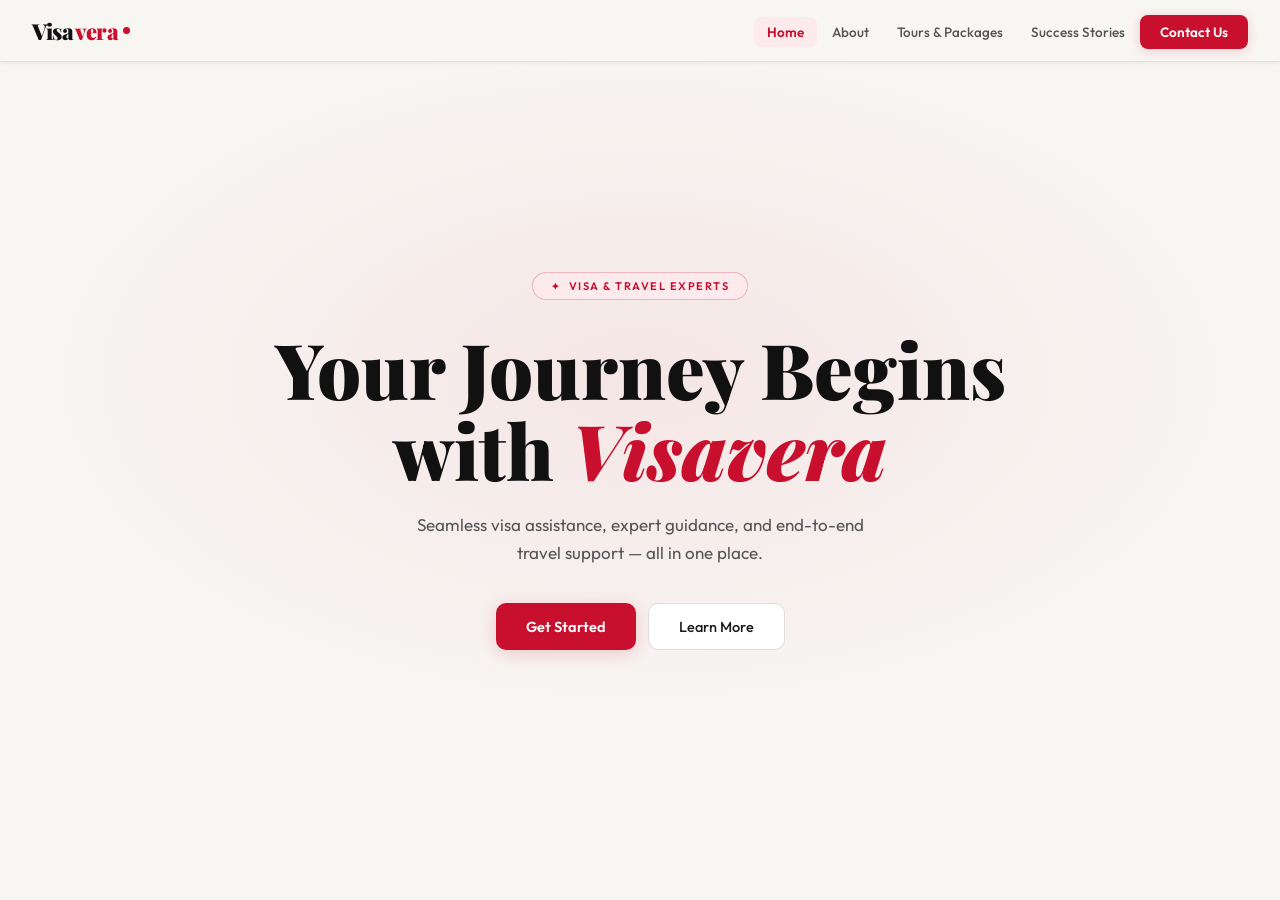
==== commit 2d653773: "Add files via upload" ====
--- a/index.html
+++ b/index.html
@@ -2,79 +2,160 @@
 <html lang="en">
 <head>
 <meta charset="UTF-8">
-<meta name="viewport" content="width=device-width, initial-scale=1.0">
+<meta name="viewport" content="width=device-width, initial-scale=1.0, viewport-fit=cover">
 <title>Visavera – Home</title>
 <link href="https://fonts.googleapis.com/css2?family=Playfair+Display:ital,wght@0,700;0,900;1,700&family=Outfit:wght@300;400;500;600;700&display=swap" rel="stylesheet">
 <link rel="stylesheet" href="nav.css">
 <style>
 *, *::before, *::after { margin: 0; padding: 0; box-sizing: border-box; }
-html, body { min-height: 100vh; background: var(--bg); color: var(--text); font-family: "Outfit", sans-serif; overflow-x: hidden; }
+html, body {
+  min-height: 100vh;
+  min-height: 100dvh;
+  background: var(--bg);
+  color: var(--text);
+  font-family: "Outfit", sans-serif;
+  overflow-x: hidden;
+  -webkit-text-size-adjust: 100%;
+  text-size-adjust: 100%;
+}
 
 .hero {
   min-height: 100vh;
-  display: flex; flex-direction: column;
-  align-items: center; justify-content: center;
+  min-height: 100dvh;
+  display: flex;
+  flex-direction: column;
+  align-items: center;
+  justify-content: center;
   text-align: center;
-  padding: 80px 24px 48px;
+  padding: calc(var(--nav-h) + 32px) clamp(16px, 5vw, 48px) clamp(40px, 8vh, 80px);
   background: radial-gradient(ellipse 70% 55% at 50% 42%, rgba(200,16,46,0.07) 0%, transparent 70%), var(--bg);
 }
+
 .hero-badge {
-  display: inline-flex; align-items: center; gap: 8px;
-  font-size: 11px; letter-spacing: 1.5px; text-transform: uppercase;
-  font-weight: 600; color: var(--red);
-  border: 1px solid rgba(200,16,46,0.25); background: var(--red-light);
-  padding: 6px 18px; border-radius: 20px; margin-bottom: 28px;
-  opacity: 0; animation: fadeUp .6s .1s forwards;
+  display: inline-flex;
+  align-items: center;
+  gap: 8px;
+  font-size: 11px;
+  letter-spacing: 1.5px;
+  text-transform: uppercase;
+  font-weight: 600;
+  color: var(--red);
+  border: 1px solid rgba(200,16,46,0.25);
+  background: var(--red-light);
+  padding: 6px 18px;
+  border-radius: 20px;
+  margin-bottom: 28px;
+  opacity: 0;
+  animation: fadeUp .6s .1s forwards;
 }
 .hero-badge::before { content: "✦"; font-size: 10px; }
+
 .hero h1 {
   font-family: "Playfair Display", serif;
-  font-size: clamp(40px, 6vw, 80px); font-weight: 900;
-  line-height: 1.06; max-width: 780px; color: var(--black);
-  opacity: 0; animation: fadeUp .7s .2s forwards;
+  font-size: clamp(32px, 6vw, 80px);
+  font-weight: 900;
+  line-height: 1.06;
+  max-width: 780px;
+  color: var(--black);
+  opacity: 0;
+  animation: fadeUp .7s .2s forwards;
 }
 .hero h1 em { font-style: italic; color: var(--red); }
+
 .hero p {
-  color: var(--text-2); font-size: 17px; margin-top: 20px;
-  max-width: 480px; line-height: 1.65;
-  opacity: 0; animation: fadeUp .7s .35s forwards;
+  color: var(--text-2);
+  font-size: clamp(15px, 2vw, 17px);
+  margin-top: 20px;
+  max-width: 480px;
+  line-height: 1.65;
+  opacity: 0;
+  animation: fadeUp .7s .35s forwards;
 }
+
 .hero-btns {
-  display: flex; gap: 12px; margin-top: 36px;
-  justify-content: center; flex-wrap: wrap;
-  opacity: 0; animation: fadeUp .7s .5s forwards;
+  display: flex;
+  gap: 12px;
+  margin-top: 36px;
+  justify-content: center;
+  flex-wrap: wrap;
+  opacity: 0;
+  animation: fadeUp .7s .5s forwards;
+  width: 100%;
+  max-width: 420px;
 }
+
 .btn-primary {
-  background: var(--red); color: #fff; border: none;
-  padding: 13px 30px; border-radius: 10px;
-  font-size: 14.5px; font-weight: 600; cursor: pointer;
+  background: var(--red);
+  color: #fff;
+  border: none;
+  padding: 13px 30px;
+  border-radius: 10px;
+  font-size: 14.5px;
+  font-weight: 600;
+  cursor: pointer;
   transition: background .25s, transform .25s, box-shadow .25s;
   font-family: "Outfit", sans-serif;
   box-shadow: 0 4px 18px var(--red-glow);
-  text-decoration: none; display: inline-flex;
-  align-items: center; justify-content: center;
-  min-height: 44px; min-width: 44px;
+  text-decoration: none;
+  display: inline-flex;
+  align-items: center;
+  justify-content: center;
+  min-height: 44px;
+  min-width: 44px;
+  white-space: nowrap;
 }
 .btn-primary:hover {
-  background: var(--red-dark); transform: translateY(-2px);
+  background: var(--red-dark);
+  transform: translateY(-2px);
   box-shadow: 0 8px 28px var(--red-glow);
 }
+
 .btn-ghost {
-  background: #fff; color: var(--text);
+  background: #fff;
+  color: var(--text);
   border: 1.5px solid var(--border-2);
-  padding: 13px 30px; border-radius: 10px;
-  font-size: 14.5px; font-weight: 500; cursor: pointer;
+  padding: 13px 30px;
+  border-radius: 10px;
+  font-size: 14.5px;
+  font-weight: 500;
+  cursor: pointer;
   transition: border-color .25s, color .25s, transform .25s;
   font-family: "Outfit", sans-serif;
-  text-decoration: none; display: inline-flex;
-  align-items: center; justify-content: center;
-  min-height: 44px; min-width: 44px;
+  text-decoration: none;
+  display: inline-flex;
+  align-items: center;
+  justify-content: center;
+  min-height: 44px;
+  min-width: 44px;
+  white-space: nowrap;
 }
 .btn-ghost:hover { border-color: var(--red); color: var(--red); transform: translateY(-1px); }
 
 @keyframes fadeUp {
   from { opacity: 0; transform: translateY(18px); }
   to   { opacity: 1; transform: translateY(0); }
+}
+
+/* ── Mobile ── */
+@media (max-width: 480px) {
+  .hero-btns { flex-direction: column; align-items: stretch; }
+  .btn-primary, .btn-ghost { width: 100%; padding: 14px 20px; }
+  .hero-badge { font-size: 10px; padding: 5px 14px; margin-bottom: 20px; }
+}
+
+/* ── Landscape short screens ── */
+@media (max-height: 520px) and (orientation: landscape) {
+  .hero { justify-content: flex-start; padding-top: calc(var(--nav-h) + 20px); padding-bottom: 24px; }
+  .hero h1 { font-size: clamp(22px, 4vw, 38px); }
+  .hero p { margin-top: 12px; font-size: 14px; }
+  .hero-btns { margin-top: 20px; flex-direction: row; }
+  .btn-primary, .btn-ghost { width: auto; }
+}
+
+/* ── Ultrawide ≥ 1600px ── */
+@media (min-width: 1600px) {
+  .hero h1 { font-size: 88px; }
+  .hero p { font-size: 18px; max-width: 560px; }
 }
 </style>
 </head>
--- a/nav.css
+++ b/nav.css
@@ -15,6 +15,7 @@
   --border: rgba(0, 0, 0, 0.08);
   --border-2: rgba(0, 0, 0, 0.13);
   --shadow-sm: 0 1px 4px rgba(0, 0, 0, 0.07);
+  --nav-h: 62px;
 }
 
 /* ── Page Transitions ── */
@@ -34,7 +35,7 @@
   position: fixed;
   top: 0; left: 0; right: 0;
   z-index: 500;
-  height: 62px;
+  height: var(--nav-h);
   display: flex;
   align-items: center;
   justify-content: space-between;
@@ -58,6 +59,7 @@
   letter-spacing: -0.5px;
   text-decoration: none;
   transition: opacity 0.2s;
+  flex-shrink: 0;
 }
 .nav-logo:hover { opacity: 0.8; }
 .nav-logo span { color: var(--red); }
@@ -92,9 +94,10 @@
   border-radius: 7px;
   transition: color 0.2s, background 0.2s;
   overflow: hidden;
-}
-
-/* Hover background fill — slide up */
+  white-space: nowrap;
+}
+
+/* Hover background fill */
 .nav-link::before {
   content: '';
   position: absolute;
@@ -128,15 +131,12 @@
   transition: background 0.2s, transform 0.2s, box-shadow 0.2s !important;
 }
 .nav-cta::before { display: none !important; }
-
 .nav-cta:hover {
   background: var(--red-dark) !important;
   transform: translateY(-2px) !important;
   box-shadow: 0 6px 20px var(--red-glow) !important;
   color: #fff !important;
 }
-
-/* When contact page is active — darken slightly */
 .nav-cta.nav-cta-active {
   background: var(--red-dark) !important;
 }
@@ -155,6 +155,7 @@
   align-items: center;
   justify-content: center;
   transition: border-color 0.2s, background 0.2s;
+  flex-shrink: 0;
 }
 .nav-hamburger:hover {
   background: var(--bg2);
@@ -175,7 +176,7 @@
 .mobile-menu {
   display: none;
   position: fixed;
-  top: 62px; left: 0; right: 0;
+  top: var(--nav-h); left: 0; right: 0;
   background: rgba(248, 246, 243, 0.98);
   backdrop-filter: blur(20px);
   -webkit-backdrop-filter: blur(20px);
@@ -185,8 +186,8 @@
   padding: 12px 16px 20px;
   flex-direction: column;
   gap: 4px;
-  max-height: calc(100vh - 62px);
-  max-height: calc(100dvh - 62px);
+  max-height: calc(100vh - var(--nav-h));
+  max-height: calc(100dvh - var(--nav-h));
   overflow-y: auto;
   -webkit-overflow-scrolling: touch;
   opacity: 0;
@@ -247,23 +248,48 @@
 }
 
 /* ── Responsive ── */
+
+/* Tablet ≤ 960px */
 @media (max-width: 960px) {
   #main-nav { padding: 0 24px; }
-  .nav-link { font-size: 12.5px; padding: 6px 10px; }
-  .nav-cta { padding: 7px 15px !important; }
-}
+  .nav-link { font-size: 12.5px; padding: 6px 9px; }
+  .nav-cta { padding: 7px 14px !important; }
+}
+
+/* Show hamburger ≤ 860px */
 @media (max-width: 860px) {
   #main-nav { padding: 0 18px; }
   .nav-links { display: none; }
   .nav-hamburger { display: flex; }
   .mobile-menu { display: flex; }
 }
+
+/* Small tablet ≤ 768px */
 @media (max-width: 768px) {
-  #main-nav { height: 56px; }
-  .mobile-menu { top: 56px; max-height: calc(100vh - 56px); max-height: calc(100dvh - 56px); }
-}
+  :root { --nav-h: 56px; }
+}
+
+/* Mobile ≤ 480px */
 @media (max-width: 480px) {
-  #main-nav { height: 52px; padding: 0 14px; }
+  :root { --nav-h: 52px; }
+  #main-nav { padding: 0 14px; }
   .nav-logo { font-size: 19px; }
-  .mobile-menu { top: 52px; max-height: calc(100vh - 52px); max-height: calc(100dvh - 52px); }
-}
+}
+
+/* Very small ≤ 360px */
+@media (max-width: 360px) {
+  #main-nav { padding: 0 12px; }
+  .nav-logo { font-size: 17px; }
+}
+
+/* Landscape short screens */
+@media (max-height: 520px) and (orientation: landscape) {
+  :root { --nav-h: 48px; }
+}
+
+/* Ultrawide ≥ 1600px — keep nav content centred */
+@media (min-width: 1600px) {
+  #main-nav {
+    padding: 0 max(32px, calc((100vw - 1400px) / 2));
+  }
+}
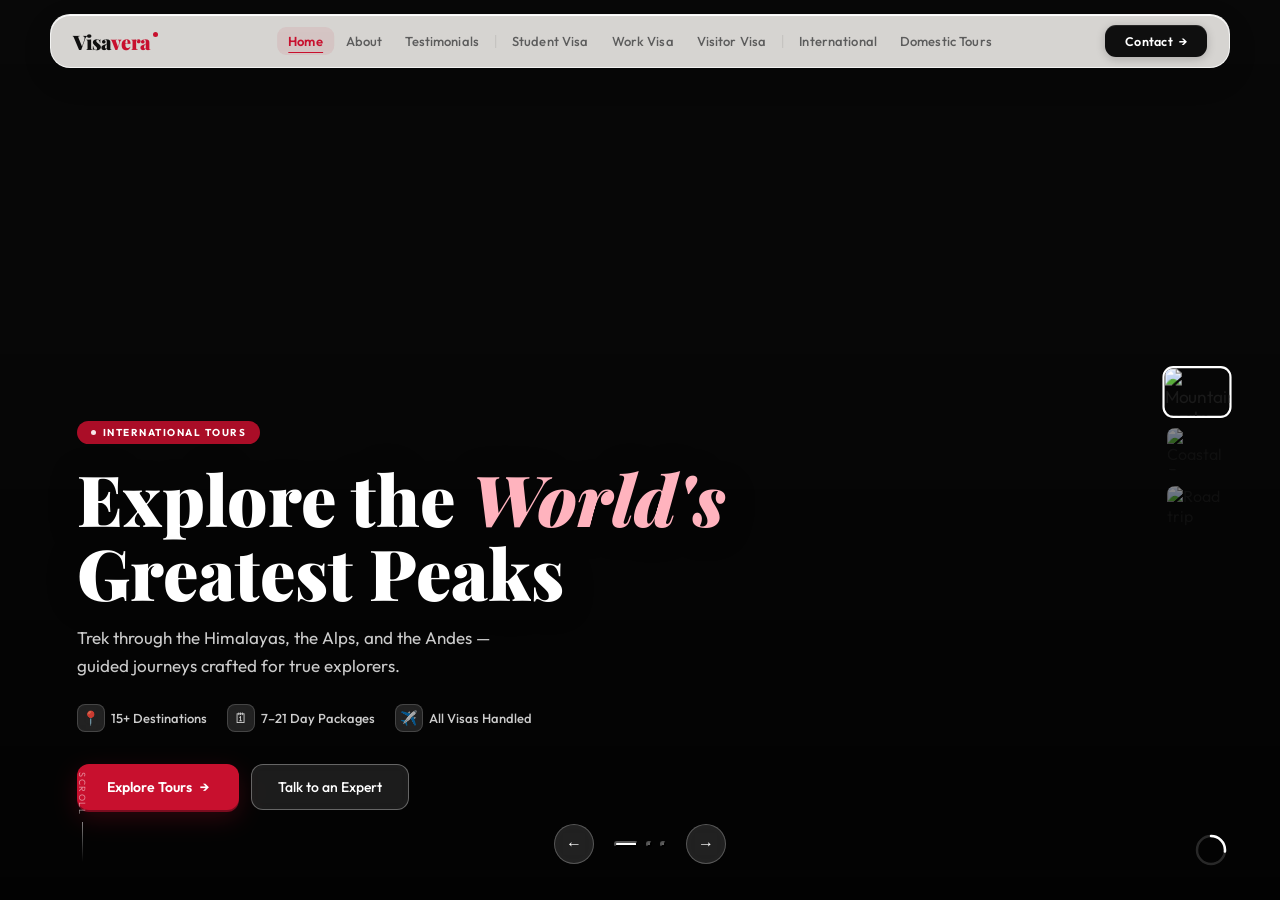
==== commit e8bebff3: "Add files via upload" ====
--- a/index.html
+++ b/index.html
@@ -7,170 +7,502 @@
 <link href="https://fonts.googleapis.com/css2?family=Playfair+Display:ital,wght@0,700;0,900;1,700&family=Outfit:wght@300;400;500;600;700&display=swap" rel="stylesheet">
 <link rel="stylesheet" href="nav.css">
 <style>
-*, *::before, *::after { margin: 0; padding: 0; box-sizing: border-box; }
+*, *::before, *::after { margin:0; padding:0; box-sizing:border-box; }
 html, body {
-  min-height: 100vh;
-  min-height: 100dvh;
+  min-height:100vh; min-height:100dvh;
   background: var(--bg);
   color: var(--text);
   font-family: "Outfit", sans-serif;
   overflow-x: hidden;
   -webkit-text-size-adjust: 100%;
-  text-size-adjust: 100%;
-}
-
+}
+
+/* ═══════════════════════════════════════════════
+   HERO — full-viewport cinematic slider
+═══════════════════════════════════════════════ */
 .hero {
-  min-height: 100vh;
-  min-height: 100dvh;
+  position: relative;
+  width: 100%; height: 100vh; height: 100dvh;
+  overflow: hidden;
+  background: #0a0a0a;
+}
+
+/* ── Slides ── */
+.slides {
   display: flex;
-  flex-direction: column;
-  align-items: center;
-  justify-content: center;
-  text-align: center;
-  padding: calc(var(--nav-h) + 32px) clamp(16px, 5vw, 48px) clamp(40px, 8vh, 80px);
-  background: radial-gradient(ellipse 70% 55% at 50% 42%, rgba(200,16,46,0.07) 0%, transparent 70%), var(--bg);
-}
-
-.hero-badge {
-  display: inline-flex;
-  align-items: center;
-  gap: 8px;
-  font-size: 11px;
-  letter-spacing: 1.5px;
-  text-transform: uppercase;
-  font-weight: 600;
-  color: var(--red);
-  border: 1px solid rgba(200,16,46,0.25);
-  background: var(--red-light);
-  padding: 6px 18px;
-  border-radius: 20px;
-  margin-bottom: 28px;
-  opacity: 0;
-  animation: fadeUp .6s .1s forwards;
-}
-.hero-badge::before { content: "✦"; font-size: 10px; }
-
-.hero h1 {
+  width: 300%; height: 100%;
+  transition: transform 0.9s cubic-bezier(0.77,0,0.175,1);
+  will-change: transform;
+}
+.slide {
+  flex: 0 0 33.333%;
+  height: 100%;
+  position: relative;
+  overflow: hidden;
+}
+
+/* Real travel photos via Unsplash */
+.slide:nth-child(1) { background: url('https://images.unsplash.com/photo-1506905925346-21bda4d32df4?w=1600&q=85&auto=format') center/cover no-repeat; }
+.slide:nth-child(2) { background: url('https://images.unsplash.com/photo-1476514525535-07fb3b4ae5f1?w=1600&q=85&auto=format') center/cover no-repeat; }
+.slide:nth-child(3) { background: url('https://images.unsplash.com/photo-1469854523086-cc02fe5d8800?w=1600&q=85&auto=format') center/cover no-repeat; }
+
+/* Dark cinematic overlay */
+.slide::before {
+  content: '';
+  position: absolute; inset: 0;
+  background: linear-gradient(
+    to bottom,
+    rgba(0,0,0,0.18) 0%,
+    rgba(0,0,0,0.30) 40%,
+    rgba(0,0,0,0.72) 100%
+  );
+  z-index: 1;
+}
+
+/* Subtle Ken Burns per slide */
+.slide-img-inner {
+  position: absolute; inset: -5%;
+  background: inherit;
+  animation: kenBurns 12s ease-in-out infinite alternate;
+}
+@keyframes kenBurns {
+  from { transform: scale(1)     translate(0,0); }
+  to   { transform: scale(1.06)  translate(-1%,0.5%); }
+}
+
+/* ── Slide Content ── */
+.slide-content {
+  position: absolute; inset: 0;
+  z-index: 2;
+  display: flex; flex-direction: column;
+  justify-content: flex-end;
+  padding: 60px clamp(24px,6vw,80px) 90px;
+}
+
+/* Badge */
+.slide-badge {
+  display: inline-flex; align-items: center; gap: 7px;
+  font-size: 10px; font-weight: 700;
+  letter-spacing: 0.15em; text-transform: uppercase; color: #fff;
+  background: rgba(200,16,46,0.85);
+  padding: 5px 14px; border-radius: 100px;
+  width: fit-content; margin-bottom: 18px;
+  opacity: 0; transform: translateY(14px);
+  transition: opacity 0.55s 0.05s ease, transform 0.55s 0.05s cubic-bezier(0.16,1,0.3,1);
+  backdrop-filter: blur(6px);
+}
+.slide-badge-dot {
+  width: 5px; height: 5px;
+  background: rgba(255,255,255,0.9); border-radius: 50%;
+  flex-shrink: 0;
+}
+
+/* Headline */
+.slide-title {
   font-family: "Playfair Display", serif;
-  font-size: clamp(32px, 6vw, 80px);
-  font-weight: 900;
-  line-height: 1.06;
-  max-width: 780px;
-  color: var(--black);
-  opacity: 0;
-  animation: fadeUp .7s .2s forwards;
-}
-.hero h1 em { font-style: italic; color: var(--red); }
-
-.hero p {
-  color: var(--text-2);
-  font-size: clamp(15px, 2vw, 17px);
-  margin-top: 20px;
-  max-width: 480px;
-  line-height: 1.65;
-  opacity: 0;
-  animation: fadeUp .7s .35s forwards;
-}
-
-.hero-btns {
-  display: flex;
-  gap: 12px;
-  margin-top: 36px;
-  justify-content: center;
-  flex-wrap: wrap;
-  opacity: 0;
-  animation: fadeUp .7s .5s forwards;
-  width: 100%;
-  max-width: 420px;
-}
-
-.btn-primary {
-  background: var(--red);
+  font-size: clamp(34px,5.5vw,72px);
+  font-weight: 900; line-height: 1.05;
   color: #fff;
-  border: none;
-  padding: 13px 30px;
-  border-radius: 10px;
-  font-size: 14.5px;
-  font-weight: 600;
-  cursor: pointer;
-  transition: background .25s, transform .25s, box-shadow .25s;
-  font-family: "Outfit", sans-serif;
-  box-shadow: 0 4px 18px var(--red-glow);
-  text-decoration: none;
-  display: inline-flex;
-  align-items: center;
-  justify-content: center;
-  min-height: 44px;
-  min-width: 44px;
-  white-space: nowrap;
-}
-.btn-primary:hover {
-  background: var(--red-dark);
-  transform: translateY(-2px);
-  box-shadow: 0 8px 28px var(--red-glow);
-}
-
-.btn-ghost {
-  background: #fff;
-  color: var(--text);
-  border: 1.5px solid var(--border-2);
-  padding: 13px 30px;
-  border-radius: 10px;
-  font-size: 14.5px;
-  font-weight: 500;
-  cursor: pointer;
-  transition: border-color .25s, color .25s, transform .25s;
+  text-shadow: 0 2px 32px rgba(0,0,0,0.4);
+  max-width: 700px;
+  opacity: 0; transform: translateY(20px);
+  transition: opacity 0.65s 0.15s ease, transform 0.65s 0.15s cubic-bezier(0.16,1,0.3,1);
+}
+.slide-title em { font-style: italic; color: #ffb3be; }
+
+/* Sub */
+.slide-sub {
+  font-size: clamp(14px,1.6vw,17px); font-weight: 400;
+  color: rgba(255,255,255,0.80);
+  margin-top: 14px; max-width: 460px; line-height: 1.65;
+  opacity: 0; transform: translateY(16px);
+  transition: opacity 0.6s 0.28s ease, transform 0.6s 0.28s cubic-bezier(0.16,1,0.3,1);
+}
+
+/* Details row */
+.slide-details {
+  display: flex; align-items: center; gap: 20px;
+  margin-top: 24px; flex-wrap: wrap;
+  opacity: 0; transform: translateY(14px);
+  transition: opacity 0.6s 0.38s ease, transform 0.6s 0.38s cubic-bezier(0.16,1,0.3,1);
+}
+.slide-detail {
+  display: flex; align-items: center; gap: 6px;
+  font-size: 13px; font-weight: 500; color: rgba(255,255,255,0.80);
+}
+.slide-detail-icon {
+  width: 28px; height: 28px; border-radius: 8px;
+  background: rgba(255,255,255,0.12);
+  display: flex; align-items: center; justify-content: center;
+  font-size: 14px;
+  backdrop-filter: blur(8px);
+  border: 1px solid rgba(255,255,255,0.16);
+}
+
+/* CTA row */
+.slide-btns {
+  display: flex; gap: 12px; margin-top: 32px; flex-wrap: wrap;
+  opacity: 0; transform: translateY(14px);
+  transition: opacity 0.6s 0.48s ease, transform 0.6s 0.48s cubic-bezier(0.16,1,0.3,1);
+}
+
+/* Active slide — animate in */
+.slide.active .slide-badge,
+.slide.active .slide-title,
+.slide.active .slide-sub,
+.slide.active .slide-details,
+.slide.active .slide-btns {
+  opacity: 1; transform: translateY(0);
+}
+
+/* Buttons */
+.btn-hero-primary {
+  background: var(--red); color: #fff;
+  padding: 13px 30px; border-radius: 12px;
+  font-size: 14px; font-weight: 600;
   font-family: "Outfit", sans-serif;
   text-decoration: none;
-  display: inline-flex;
-  align-items: center;
-  justify-content: center;
-  min-height: 44px;
-  min-width: 44px;
-  white-space: nowrap;
-}
-.btn-ghost:hover { border-color: var(--red); color: var(--red); transform: translateY(-1px); }
-
-@keyframes fadeUp {
-  from { opacity: 0; transform: translateY(18px); }
-  to   { opacity: 1; transform: translateY(0); }
-}
-
-/* ── Mobile ── */
+  display: inline-flex; align-items: center; gap: 8px;
+  box-shadow: 0 2px 0 var(--red-shadow), 0 8px 24px var(--red-glow);
+  transition: transform 0.22s cubic-bezier(0.34,1.56,0.64,1), box-shadow 0.22s;
+  position: relative; overflow: hidden;
+}
+.btn-hero-primary::before {
+  content: '';
+  position: absolute; inset: 0;
+  background: linear-gradient(108deg, transparent 40%, rgba(255,255,255,0.14) 50%, transparent 60%);
+  transform: translateX(-120%);
+  transition: transform 0.5s ease;
+}
+.btn-hero-primary:hover::before { transform: translateX(120%); }
+.btn-hero-primary:hover { transform: translateY(-2px); box-shadow: 0 4px 0 var(--red-shadow), 0 14px 32px var(--red-glow); }
+.btn-hero-primary:active { transform: scale(0.97); }
+
+.btn-hero-ghost {
+  background: rgba(255,255,255,0.10);
+  border: 1.5px solid rgba(255,255,255,0.32);
+  color: #fff; padding: 13px 26px; border-radius: 12px;
+  font-size: 14px; font-weight: 500;
+  font-family: "Outfit", sans-serif;
+  text-decoration: none;
+  display: inline-flex; align-items: center;
+  backdrop-filter: blur(8px);
+  transition: background 0.2s, border-color 0.2s, transform 0.2s;
+}
+.btn-hero-ghost:hover { background: rgba(255,255,255,0.18); border-color: rgba(255,255,255,0.55); transform: translateY(-1px); }
+
+/* ── Right-side thumbnail strip ── */
+.slide-thumbs {
+  position: absolute;
+  right: clamp(24px,4vw,60px);
+  top: 50%; transform: translateY(-50%);
+  z-index: 3;
+  display: flex; flex-direction: column; gap: 10px;
+}
+.slide-thumb {
+  width: 64px; height: 48px;
+  border-radius: 10px;
+  cursor: pointer;
+  overflow: hidden;
+  border: 2px solid transparent;
+  transition: border-color 0.3s, transform 0.3s, opacity 0.3s;
+  opacity: 0.52;
+  flex-shrink: 0;
+}
+.slide-thumb img {
+  width: 100%; height: 100%; object-fit: cover;
+  pointer-events: none;
+}
+.slide-thumb.active { border-color: #fff; opacity: 1; transform: scale(1.08); }
+.slide-thumb:hover:not(.active) { opacity: 0.82; }
+
+/* ── Bottom controls ── */
+.slide-controls {
+  position: absolute;
+  bottom: 36px;
+  left: 50%; transform: translateX(-50%);
+  z-index: 4;
+  display: flex; align-items: center; gap: 20px;
+}
+
+/* Dot indicators */
+.slide-dots {
+  display: flex; gap: 8px; align-items: center;
+}
+.slide-dot {
+  width: 6px; height: 6px;
+  border-radius: 3px;
+  background: rgba(255,255,255,0.38);
+  cursor: pointer;
+  transition: width 0.35s cubic-bezier(0.4,0,0.2,1), background 0.3s;
+}
+.slide-dot.active { width: 24px; background: #fff; }
+
+/* Prev / Next arrows */
+.slide-arrow {
+  width: 40px; height: 40px;
+  border-radius: 50%;
+  background: rgba(255,255,255,0.12);
+  border: 1px solid rgba(255,255,255,0.24);
+  color: #fff; font-size: 16px;
+  display: flex; align-items: center; justify-content: center;
+  cursor: pointer;
+  backdrop-filter: blur(10px);
+  transition: background 0.2s, transform 0.2s;
+  user-select: none;
+}
+.slide-arrow:hover { background: rgba(255,255,255,0.22); transform: scale(1.08); }
+.slide-arrow:active { transform: scale(0.96); }
+
+/* ── Autoplay progress ring ── */
+.slide-timer {
+  position: absolute;
+  bottom: 32px; right: clamp(24px,4vw,60px);
+  z-index: 4;
+  width: 36px; height: 36px;
+}
+.slide-timer svg { transform: rotate(-90deg); }
+.slide-timer-track { fill:none; stroke:rgba(255,255,255,0.15); stroke-width:2.5; }
+.slide-timer-fill  { fill:none; stroke:#fff; stroke-width:2.5;
+  stroke-dasharray: 88; stroke-dashoffset: 88;
+  stroke-linecap: round;
+  transition: stroke-dashoffset 0.1s linear;
+}
+
+/* ── Scroll cue ── */
+.hero-scroll-cue {
+  position: absolute;
+  bottom: 38px; left: clamp(24px,6vw,80px);
+  z-index: 4;
+  display: flex; flex-direction: column; align-items: center; gap: 6px;
+  opacity: 0; animation: cueIn 0.7s 1.4s forwards;
+}
+@keyframes cueIn { to { opacity:1; } }
+.hero-scroll-text {
+  font-size: 9px; letter-spacing: 0.18em; text-transform: uppercase;
+  color: rgba(255,255,255,0.5); writing-mode: vertical-lr;
+}
+.hero-scroll-line {
+  width: 1px; height: 40px;
+  background: linear-gradient(to bottom, rgba(255,255,255,0.5), transparent);
+  animation: scrollPulse 2s ease-in-out infinite;
+}
+@keyframes scrollPulse {
+  0%   { transform: scaleY(0); transform-origin:top; }
+  50%  { transform: scaleY(1); transform-origin:top; }
+  51%  { transform: scaleY(1); transform-origin:bottom; }
+  100% { transform: scaleY(0); transform-origin:bottom; }
+}
+
+/* ═══════════════════════════════════════════════
+   RESPONSIVE
+═══════════════════════════════════════════════ */
+@media (max-width: 768px) {
+  .slide-thumbs { display:none; }
+  .slide-content { padding: 40px 20px 80px; }
+  .slide-title { font-size: clamp(28px,7vw,42px); }
+  .slide-btns { flex-direction:column; align-items:flex-start; }
+  .slide-details { gap: 12px; }
+}
 @media (max-width: 480px) {
-  .hero-btns { flex-direction: column; align-items: stretch; }
-  .btn-primary, .btn-ghost { width: 100%; padding: 14px 20px; }
-  .hero-badge { font-size: 10px; padding: 5px 14px; margin-bottom: 20px; }
-}
-
-/* ── Landscape short screens ── */
-@media (max-height: 520px) and (orientation: landscape) {
-  .hero { justify-content: flex-start; padding-top: calc(var(--nav-h) + 20px); padding-bottom: 24px; }
-  .hero h1 { font-size: clamp(22px, 4vw, 38px); }
-  .hero p { margin-top: 12px; font-size: 14px; }
-  .hero-btns { margin-top: 20px; flex-direction: row; }
-  .btn-primary, .btn-ghost { width: auto; }
-}
-
-/* ── Ultrawide ≥ 1600px ── */
-@media (min-width: 1600px) {
-  .hero h1 { font-size: 88px; }
-  .hero p { font-size: 18px; max-width: 560px; }
+  .slide-content { padding: 30px 16px 72px; }
+  .hero-scroll-cue { display:none; }
 }
 </style>
 </head>
 <body>
 
-<section class="hero">
-  <div class="hero-badge">Visa &amp; Travel Experts</div>
-  <h1>Your Journey Begins<br>with <em>Visavera</em></h1>
-  <p>Seamless visa assistance, expert guidance, and end-to-end travel support — all in one place.</p>
-  <div class="hero-btns">
-    <a href="contact.html" class="btn-primary">Get Started</a>
-    <a href="about.html" class="btn-ghost">Learn More</a>
+<!-- ═══ HERO ═══ -->
+<section class="hero" id="hero">
+
+  <!-- Slides -->
+  <div class="slides" id="slides">
+
+    <!-- Slide 1: Mountain Adventure -->
+    <div class="slide active" data-slide="0">
+      <div class="slide-img-inner"></div>
+      <div class="slide-content">
+        <span class="slide-badge"><span class="slide-badge-dot"></span>International Tours</span>
+        <h1 class="slide-title">Explore the <em>World's</em><br>Greatest Peaks</h1>
+        <p class="slide-sub">Trek through the Himalayas, the Alps, and the Andes — guided journeys crafted for true explorers.</p>
+        <div class="slide-details">
+          <span class="slide-detail"><span class="slide-detail-icon">📍</span>15+ Destinations</span>
+          <span class="slide-detail"><span class="slide-detail-icon">🗓</span>7–21 Day Packages</span>
+          <span class="slide-detail"><span class="slide-detail-icon">✈️</span>All Visas Handled</span>
+        </div>
+        <div class="slide-btns">
+          <a href="International_Tours.html" class="btn-hero-primary">Explore Tours <span>→</span></a>
+          <a href="contact.html" class="btn-hero-ghost">Talk to an Expert</a>
+        </div>
+      </div>
+    </div>
+
+    <!-- Slide 2: Coastal Europe -->
+    <div class="slide" data-slide="1">
+      <div class="slide-img-inner"></div>
+      <div class="slide-content">
+        <span class="slide-badge"><span class="slide-badge-dot"></span>Europe Collection</span>
+        <h1 class="slide-title">Coastal <em>Europe</em> —<br>Your Dream Itinerary</h1>
+        <p class="slide-sub">From the Amalfi Coast to the French Riviera — seamless travel, stress-free visas, unforgettable memories.</p>
+        <div class="slide-details">
+          <span class="slide-detail"><span class="slide-detail-icon">🏖</span>Coastal Routes</span>
+          <span class="slide-detail"><span class="slide-detail-icon">🛂</span>Schengen Visa Support</span>
+          <span class="slide-detail"><span class="slide-detail-icon">⭐</span>Luxury Options</span>
+        </div>
+        <div class="slide-btns">
+          <a href="visitor-visa.html" class="btn-hero-primary">Get Visa Help <span>→</span></a>
+          <a href="about.html" class="btn-hero-ghost">Our Services</a>
+        </div>
+      </div>
+    </div>
+
+    <!-- Slide 3: Road Trip / Domestic -->
+    <div class="slide" data-slide="2">
+      <div class="slide-img-inner"></div>
+      <div class="slide-content">
+        <span class="slide-badge"><span class="slide-badge-dot"></span>Domestic Tours</span>
+        <h1 class="slide-title">Discover <em>India</em><br>Like Never Before</h1>
+        <p class="slide-sub">Curated road trips, heritage trails, and hill station escapes — the beauty of India, redefined for modern travellers.</p>
+        <div class="slide-details">
+          <span class="slide-detail"><span class="slide-detail-icon">🗺</span>Pan-India Routes</span>
+          <span class="slide-detail"><span class="slide-detail-icon">🚗</span>Self-Drive &amp; Guided</span>
+          <span class="slide-detail"><span class="slide-detail-icon">💰</span>Best-Value Packages</span>
+        </div>
+        <div class="slide-btns">
+          <a href="domestic-tours.html" class="btn-hero-primary">See Packages <span>→</span></a>
+          <a href="contact.html" class="btn-hero-ghost">Plan My Trip</a>
+        </div>
+      </div>
+    </div>
+
+  </div><!-- /slides -->
+
+  <!-- Thumbnail strip -->
+  <div class="slide-thumbs" id="thumbs">
+    <div class="slide-thumb active" data-goto="0">
+      <img src="https://images.unsplash.com/photo-1506905925346-21bda4d32df4?w=160&q=75&auto=format" alt="Mountain peaks">
+    </div>
+    <div class="slide-thumb" data-goto="1">
+      <img src="https://images.unsplash.com/photo-1476514525535-07fb3b4ae5f1?w=160&q=75&auto=format" alt="Coastal Europe">
+    </div>
+    <div class="slide-thumb" data-goto="2">
+      <img src="https://images.unsplash.com/photo-1469854523086-cc02fe5d8800?w=160&q=75&auto=format" alt="Road trip">
+    </div>
   </div>
+
+  <!-- Controls -->
+  <div class="slide-controls">
+    <button class="slide-arrow" id="prev" aria-label="Previous slide">&#8592;</button>
+    <div class="slide-dots" id="dots">
+      <button class="slide-dot active" data-goto="0" aria-label="Slide 1"></button>
+      <button class="slide-dot" data-goto="1" aria-label="Slide 2"></button>
+      <button class="slide-dot" data-goto="2" aria-label="Slide 3"></button>
+    </div>
+    <button class="slide-arrow" id="next" aria-label="Next slide">&#8594;</button>
+  </div>
+
+  <!-- Timer ring -->
+  <div class="slide-timer" id="timer" aria-hidden="true">
+    <svg viewBox="0 0 36 36" width="36" height="36">
+      <circle class="slide-timer-track" cx="18" cy="18" r="14"/>
+      <circle class="slide-timer-fill" id="timerFill" cx="18" cy="18" r="14"/>
+    </svg>
+  </div>
+
+  <!-- Scroll cue -->
+  <div class="hero-scroll-cue" aria-hidden="true">
+    <span class="hero-scroll-text">Scroll</span>
+    <div class="hero-scroll-line"></div>
+  </div>
+
 </section>
 
 <script src="nav.js"></script>
+<script>
+(function () {
+  const TOTAL       = 3;
+  const DURATION_MS = 5000; // autoplay interval
+  const slides      = document.getElementById('slides');
+  const allSlides   = document.querySelectorAll('.slide');
+  const dots        = document.querySelectorAll('.slide-dot');
+  const thumbs      = document.querySelectorAll('.slide-thumb');
+  const timerFill   = document.getElementById('timerFill');
+
+  let current = 0;
+  let timerId, startTime, raf;
+  let paused = false;
+
+  function goTo(idx) {
+    // Remove active
+    allSlides[current].classList.remove('active');
+    dots[current].classList.remove('active');
+    thumbs[current].classList.remove('active');
+
+    current = (idx + TOTAL) % TOTAL;
+
+    // Set active
+    slides.style.transform = `translateX(-${current * 33.3333}%)`;
+    allSlides[current].classList.add('active');
+    dots[current].classList.add('active');
+    thumbs[current].classList.add('active');
+
+    // Reset timer
+    resetTimer();
+  }
+
+  /* ── Autoplay progress ring ── */
+  const circumference = 88; // 2π × 14
+  function resetTimer() {
+    cancelAnimationFrame(raf);
+    clearTimeout(timerId);
+    startTime = null;
+    timerFill.style.strokeDashoffset = circumference;
+    if (!paused) startTimer();
+  }
+
+  function startTimer() {
+    startTime = performance.now();
+    function tick(now) {
+      const elapsed = now - startTime;
+      const progress = Math.min(elapsed / DURATION_MS, 1);
+      timerFill.style.strokeDashoffset = circumference * (1 - progress);
+      if (progress < 1) {
+        raf = requestAnimationFrame(tick);
+      } else {
+        goTo(current + 1);
+      }
+    }
+    raf = requestAnimationFrame(tick);
+  }
+
+  /* Controls */
+  document.getElementById('prev').addEventListener('click', () => goTo(current - 1));
+  document.getElementById('next').addEventListener('click', () => goTo(current + 1));
+  dots.forEach(d => d.addEventListener('click', () => goTo(+d.dataset.goto)));
+  thumbs.forEach(t => t.addEventListener('click', () => goTo(+t.dataset.goto)));
+
+  /* Pause on hover */
+  const hero = document.getElementById('hero');
+  hero.addEventListener('mouseenter', () => { paused = true; cancelAnimationFrame(raf); });
+  hero.addEventListener('mouseleave', () => { paused = false; startTime = performance.now() - (DURATION_MS * (1 - (circumference - parseFloat(timerFill.style.strokeDashoffset || circumference)) / circumference)); startTimer(); });
+
+  /* Touch swipe */
+  let touchX = 0;
+  hero.addEventListener('touchstart', e => { touchX = e.touches[0].clientX; }, { passive:true });
+  hero.addEventListener('touchend', e => {
+    const dx = e.changedTouches[0].clientX - touchX;
+    if (Math.abs(dx) > 48) goTo(dx < 0 ? current + 1 : current - 1);
+  });
+
+  /* Keyboard */
+  document.addEventListener('keydown', e => {
+    if (e.key === 'ArrowLeft')  goTo(current - 1);
+    if (e.key === 'ArrowRight') goTo(current + 1);
+  });
+
+  /* Kick off */
+  resetTimer();
+})();
+</script>
 </body>
 </html>
--- a/nav.css
+++ b/nav.css
@@ -1,295 +1,312 @@
 /* ════════════════════════════════════════════
-   Visavera — Shared Navbar + Transition Styles
+   Visavera — Ultra-Premium Navbar (No Dropdown)
    ════════════════════════════════════════════ */
 
 :root {
   --red: #C8102E;
   --red-dark: #9B0E24;
-  --red-light: #fdeaed;
-  --red-glow: rgba(200, 16, 46, 0.18);
+  --red-shadow: #7a0c1f;
+  --red-light: rgba(200,16,46,0.08);
+  --red-glow: rgba(200,16,46,0.22);
   --bg: #F8F6F3;
   --bg2: #F0EDE8;
-  --black: #111;
+  --black: #0f0f0f;
   --text: #1a1a1a;
-  --text-2: #555;
-  --border: rgba(0, 0, 0, 0.08);
-  --border-2: rgba(0, 0, 0, 0.13);
-  --shadow-sm: 0 1px 4px rgba(0, 0, 0, 0.07);
-  --nav-h: 62px;
+  --text-2: #5c5c5c;
+  --border: rgba(0,0,0,0.07);
+  --border-2: rgba(0,0,0,0.13);
+  --nav-h: 68px;
 }
 
 /* ── Page Transitions ── */
-html {
-  transition: opacity 0.22s ease;
-}
-html.page-entering {
-  opacity: 0;
-}
-html.page-leaving {
-  opacity: 0;
-  pointer-events: none;
-}
-
-/* ── Nav Base ── */
+html { transition: opacity 0.3s ease, transform 0.3s ease; }
+html.page-entering { opacity: 0; transform: translateY(8px); }
+html.page-leaving  { opacity: 0; transform: translateY(-5px); pointer-events: none; }
+
+/* Ensure nav stays visible and maintains color during transitions */
+html.page-leaving #main-nav,
+html.page-entering #main-nav {
+  opacity: 1 !important;
+}
+html.page-leaving .nav-link.active,
+html.page-entering .nav-link.active {
+  color: var(--red) !important;
+}
+
+/* ══════════════════════════════
+   NAV SHELL — floating pill
+══════════════════════════════ */
 #main-nav {
   position: fixed;
-  top: 0; left: 0; right: 0;
-  z-index: 500;
-  height: var(--nav-h);
+  top: 14px; left: 50%;
+  transform: translateX(-50%);
+  z-index: 900;
+  width: calc(100% - 48px);
+  max-width: 1180px;
+  height: 54px;
   display: flex;
   align-items: center;
   justify-content: space-between;
-  padding: 0 32px;
-  background: rgba(248, 246, 243, 0.96);
-  backdrop-filter: blur(20px);
-  -webkit-backdrop-filter: blur(20px);
-  border-bottom: 1px solid var(--border);
-  box-shadow: var(--shadow-sm);
+  padding: 0 22px;
+  background: rgba(248,246,243,0.86);
+  backdrop-filter: saturate(180%) blur(30px);
+  -webkit-backdrop-filter: saturate(180%) blur(30px);
+  border: 1px solid rgba(255,255,255,0.72);
+  border-radius: 20px;
+  box-shadow:
+    0 1px 0 rgba(255,255,255,0.95) inset,
+    0 2px 8px rgba(0,0,0,0.04),
+    0 10px 36px rgba(0,0,0,0.07);
+  animation: navDrop 0.9s cubic-bezier(0.16,1,0.3,1) both;
+  transition: box-shadow 0.4s ease, background 0.3s ease, top 0.35s cubic-bezier(0.16,1,0.3,1);
+}
+#main-nav.scrolled {
+  top: 8px;
+  background: rgba(248,246,243,0.96);
+  box-shadow:
+    0 1px 0 rgba(255,255,255,0.88) inset,
+    0 6px 20px rgba(0,0,0,0.09),
+    0 20px 56px rgba(0,0,0,0.08);
+}
+@keyframes navDrop {
+  from { opacity:0; transform: translateX(-50%) translateY(-24px) scale(0.96); }
+  to   { opacity:1; transform: translateX(-50%) translateY(0)      scale(1);    }
 }
 
 /* ── Logo ── */
 .nav-logo {
   font-family: "Playfair Display", serif;
-  font-size: 22px;
-  font-weight: 900;
+  font-size: 20px; font-weight: 900;
   color: var(--black);
-  display: flex;
-  align-items: center;
-  gap: 2px;
-  letter-spacing: -0.5px;
   text-decoration: none;
+  display: flex; align-items: center;
+  letter-spacing: -0.4px;
+  flex-shrink: 0;
   transition: opacity 0.2s;
-  flex-shrink: 0;
-}
-.nav-logo:hover { opacity: 0.8; }
-.nav-logo span { color: var(--red); }
+}
+.nav-logo:hover { opacity: 0.75; }
+.nav-logo span.red { color: var(--red); }
 .nav-dot {
   display: inline-block;
-  width: 7px; height: 7px;
-  background: var(--red);
+  width: 5px; height: 5px;
+  background: var(--red); border-radius: 50%;
+  margin-left: 2px; margin-bottom: 13px;
+  position: relative;
+}
+.nav-dot::after {
+  content: '';
+  position: absolute; inset: -3px;
   border-radius: 50%;
-  margin-left: 3px;
-  transition: transform 0.3s cubic-bezier(.34,1.56,.64,1);
-}
-.nav-logo:hover .nav-dot {
-  transform: scale(1.5);
-}
-
-/* ── Desktop Nav Links ── */
+  border: 1.5px solid var(--red);
+  opacity: 0;
+  animation: ripple 2.8s ease-in-out infinite;
+}
+@keyframes ripple {
+  0%  { transform: scale(0.5); opacity: 0.7; }
+  70% { transform: scale(2.4); opacity: 0;   }
+  100%{ transform: scale(2.4); opacity: 0;   }
+}
+
+/* ── Desktop Links — centred absolutely ── */
 .nav-links {
-  display: flex;
-  align-items: center;
-  gap: 2px;
-  list-style: none;
-  margin: 0; padding: 0;
-}
-
+  display: flex; align-items: center; gap: 1px;
+  list-style: none; margin: 0; padding: 0;
+  position: absolute; left: 50%; transform: translateX(-50%);
+}
+.nav-sep {
+  width: 1px; height: 13px;
+  background: rgba(0,0,0,0.09);
+  margin: 0 4px; flex-shrink: 0;
+}
 .nav-link {
   position: relative;
   color: var(--text-2);
   text-decoration: none;
-  font-size: 13.5px;
-  font-weight: 500;
-  padding: 6px 13px;
-  border-radius: 7px;
-  transition: color 0.2s, background 0.2s;
-  overflow: hidden;
+  font-size: 13px; font-weight: 500;
+  padding: 6px 11px;
+  border-radius: 9px;
   white-space: nowrap;
-}
-
-/* Hover background fill */
+  display: flex; align-items: center;
+  letter-spacing: 0.01em;
+  animation: linkUp 0.55s both;
+  transition: color 0.18s;
+}
 .nav-link::before {
   content: '';
+  position: absolute; inset: 0;
+  border-radius: 9px;
+  background: transparent;
+  transition: background 0.2s;
+  z-index: -1;
+}
+.nav-link:hover::before { background: rgba(0,0,0,0.046); }
+.nav-link:hover { color: var(--black); }
+
+/* Expanding underline from centre */
+.nav-link::after {
+  content: '';
   position: absolute;
-  inset: 0;
-  background: var(--bg2);
-  border-radius: 7px;
-  transform: scaleY(0);
-  transform-origin: bottom;
-  transition: transform 0.2s cubic-bezier(.4, 0, .2, 1);
-  z-index: -1;
-}
-.nav-link:hover::before { transform: scaleY(1); }
-.nav-link:hover { color: var(--text); }
-
-/* Active state */
-.nav-link.active {
-  color: var(--red);
-  background: var(--red-light);
-  font-weight: 600;
-}
-.nav-link.active::before { display: none; }
-
-/* ── CTA Button ── */
+  bottom: 2px; left: 50%; right: 50%;
+  height: 1.5px;
+  background: var(--red); border-radius: 2px;
+  transition: left 0.28s cubic-bezier(0.4,0,0.2,1),
+              right 0.28s cubic-bezier(0.4,0,0.2,1),
+              opacity 0.2s;
+  opacity: 0;
+}
+.nav-link:hover::after    { left: 11px; right: 11px; opacity: 1; }
+.nav-link.active          { color: var(--red) !important; font-weight: 600; }
+.nav-link.active::before  { background: var(--red-light); }
+.nav-link.active::after   { left: 11px; right: 11px; opacity: 1; }
+
+@keyframes linkUp {
+  from { opacity:0; transform: translateY(-6px); }
+  to   { opacity:1; transform: translateY(0); }
+}
+
+/* ── CTA ── */
+.nav-right { display:flex; align-items:center; gap:8px; flex-shrink:0; }
 .nav-cta {
-  background: var(--red) !important;
-  color: #fff !important;
-  padding: 8px 20px !important;
-  border-radius: 8px !important;
-  font-weight: 600 !important;
-  box-shadow: 0 2px 12px var(--red-glow);
-  transition: background 0.2s, transform 0.2s, box-shadow 0.2s !important;
-}
-.nav-cta::before { display: none !important; }
+  position: relative; overflow: hidden;
+  background: var(--black); color: #fff;
+  padding: 8px 20px; border-radius: 11px;
+  font-size: 12.5px; font-weight: 600;
+  font-family: "Outfit", sans-serif;
+  text-decoration: none;
+  display: flex; align-items: center; gap: 6px;
+  letter-spacing: 0.02em;
+  box-shadow: 0 1px 0 rgba(255,255,255,0.10) inset, 0 2px 10px rgba(0,0,0,0.20);
+  transition: transform 0.22s cubic-bezier(0.34,1.56,0.64,1), box-shadow 0.22s, background 0.2s;
+  animation: ctaPop 0.7s 0.35s both;
+}
+@keyframes ctaPop {
+  from { opacity:0; transform: scale(0.86); }
+  to   { opacity:1; transform: scale(1); }
+}
+.nav-cta::before {
+  content: '';
+  position: absolute; inset: 0;
+  background: linear-gradient(108deg, transparent 38%, rgba(255,255,255,0.14) 50%, transparent 62%);
+  transform: translateX(-120%);
+  transition: transform 0.55s ease;
+}
+.nav-cta:hover::before { transform: translateX(120%); }
 .nav-cta:hover {
-  background: var(--red-dark) !important;
-  transform: translateY(-2px) !important;
-  box-shadow: 0 6px 20px var(--red-glow) !important;
-  color: #fff !important;
-}
+  transform: translateY(-2px);
+  box-shadow: 0 1px 0 rgba(255,255,255,0.12) inset, 0 8px 28px rgba(0,0,0,0.24);
+}
+.nav-cta:active { transform: translateY(0) scale(0.97); }
 .nav-cta.nav-cta-active {
-  background: var(--red-dark) !important;
-}
-
-/* ── Hamburger ── */
+  background: var(--red);
+  box-shadow: 0 1px 0 rgba(255,255,255,0.12) inset, 0 2px 10px var(--red-glow);
+}
+.nav-cta.nav-cta-active:hover { background: var(--red-dark); }
+.nav-cta-arrow { display:inline-block; transition: transform 0.22s cubic-bezier(0.34,1.56,0.64,1); }
+.nav-cta:hover .nav-cta-arrow { transform: translateX(4px); }
+
+/* ── Scroll progress bar (inside pill) ── */
+#nav-progress {
+  position: absolute; bottom: -1px; left: 22px; right: 22px;
+  height: 2px; border-radius: 2px;
+  background: rgba(200,16,46,0.12); overflow: hidden;
+  opacity: 0; transition: opacity 0.3s;
+}
+#nav-progress.visible { opacity: 1; }
+#nav-progress-fill {
+  height: 100%; background: var(--red); border-radius: 2px;
+  width: 0%; transition: width 0.08s linear;
+}
+
+/* ══════════════════════════════
+   HAMBURGER
+══════════════════════════════ */
 .nav-hamburger {
   display: none;
-  flex-direction: column;
-  gap: 5px;
-  width: 44px; height: 44px;
-  padding: 10px;
-  border-radius: 9px;
-  background: transparent;
-  border: 1.5px solid var(--border-2);
-  cursor: pointer;
-  align-items: center;
-  justify-content: center;
-  transition: border-color 0.2s, background 0.2s;
-  flex-shrink: 0;
-}
-.nav-hamburger:hover {
-  background: var(--bg2);
-  border-color: rgba(0, 0, 0, 0.2);
-}
+  flex-direction: column; align-items: center; justify-content: center;
+  width: 36px; height: 36px; padding: 8px;
+  border-radius: 10px; gap: 4px;
+  background: transparent; border: 1px solid var(--border-2);
+  cursor: pointer; flex-shrink: 0;
+  transition: background 0.2s, border-color 0.2s;
+}
+.nav-hamburger:hover { background: var(--bg2); border-color: rgba(0,0,0,0.22); }
 .nav-hamburger span {
-  display: block;
-  width: 18px; height: 2px;
-  background: var(--text);
-  border-radius: 2px;
-  transition: transform 0.3s cubic-bezier(.4,0,.2,1), opacity 0.2s;
-}
-.nav-hamburger.open span:nth-child(1) { transform: translateY(7px) rotate(45deg); }
-.nav-hamburger.open span:nth-child(2) { opacity: 0; transform: scaleX(0); }
-.nav-hamburger.open span:nth-child(3) { transform: translateY(-7px) rotate(-45deg); }
-
-/* ── Mobile Menu ── */
+  display: block; height: 1.5px; border-radius: 2px; background: var(--text);
+  transition: transform 0.3s cubic-bezier(0.4,0,0.2,1), opacity 0.2s, width 0.2s;
+}
+.nav-hamburger span:nth-child(1) { width: 16px; }
+.nav-hamburger span:nth-child(2) { width: 11px; align-self: flex-start; }
+.nav-hamburger span:nth-child(3) { width: 16px; }
+.nav-hamburger.open span:nth-child(1) { transform: translateY(5.5px) rotate(45deg); width:16px; }
+.nav-hamburger.open span:nth-child(2) { opacity:0; transform: scaleX(0); }
+.nav-hamburger.open span:nth-child(3) { transform: translateY(-5.5px) rotate(-45deg); width:16px; }
+
+/* ══════════════════════════════
+   MOBILE MENU
+══════════════════════════════ */
 .mobile-menu {
   display: none;
   position: fixed;
-  top: var(--nav-h); left: 0; right: 0;
-  background: rgba(248, 246, 243, 0.98);
-  backdrop-filter: blur(20px);
-  -webkit-backdrop-filter: blur(20px);
-  border-bottom: 1px solid var(--border);
-  box-shadow: 0 8px 32px rgba(0, 0, 0, 0.12);
-  z-index: 400;
-  padding: 12px 16px 20px;
-  flex-direction: column;
-  gap: 4px;
-  max-height: calc(100vh - var(--nav-h));
-  max-height: calc(100dvh - var(--nav-h));
+  top: 76px; left: 12px; right: 12px;
+  background: rgba(252,250,248,0.98);
+  backdrop-filter: blur(32px);
+  -webkit-backdrop-filter: blur(32px);
+  border: 1px solid rgba(255,255,255,0.72);
+  border-radius: 18px;
+  box-shadow: 0 8px 40px rgba(0,0,0,0.13);
+  z-index: 800;
+  padding: 10px 10px 18px;
+  flex-direction: column; gap: 2px;
+  max-height: calc(100dvh - 100px);
   overflow-y: auto;
-  -webkit-overflow-scrolling: touch;
   opacity: 0;
-  transform: translateY(-10px);
-  transition: opacity 0.25s ease, transform 0.25s cubic-bezier(.4,0,.2,1);
+  transform: translateY(-10px) scale(0.97);
+  transition: opacity 0.3s cubic-bezier(0.16,1,0.3,1),
+              transform 0.35s cubic-bezier(0.16,1,0.3,1);
   pointer-events: none;
 }
-.mobile-menu.open {
-  opacity: 1;
-  transform: translateY(0);
-  pointer-events: auto;
-}
-
+.mobile-menu.open { opacity:1; transform: translateY(0) scale(1); pointer-events:auto; }
+
+.mob-label {
+  font-size: 10px; letter-spacing: 0.12em; text-transform: uppercase;
+  color: #bbb; font-weight: 600; padding: 10px 14px 3px;
+}
 .mob-link {
-  display: flex;
-  align-items: center;
-  min-height: 44px;
-  color: var(--text-2);
-  text-decoration: none;
-  font-size: 15px;
-  font-weight: 500;
-  padding: 10px 16px;
-  border-radius: 10px;
-  transition: color 0.2s, background 0.2s, transform 0.15s;
-}
-.mob-link:hover {
-  color: var(--text);
-  background: var(--bg2);
-  transform: translateX(4px);
-}
-.mob-link.active {
-  color: var(--red);
-  background: var(--red-light);
-  font-weight: 600;
-}
-
+  display: flex; align-items: center; min-height: 44px;
+  color: var(--text-2); text-decoration: none;
+  font-size: 14.5px; font-weight: 500;
+  padding: 9px 14px; border-radius: 11px;
+  transition: color 0.16s, background 0.16s;
+}
+.mob-link:hover { color: var(--black); background: var(--bg2); }
+.mob-link.active { color: var(--red); background: var(--red-light); font-weight:600; }
+.mob-divider { height:1px; background:rgba(0,0,0,0.065); margin:5px 14px; }
 .mob-cta {
-  display: flex;
-  align-items: center;
-  justify-content: center;
-  min-height: 44px;
-  background: var(--red) !important;
-  color: #fff !important;
-  font-weight: 600 !important;
-  text-align: center;
-  margin-top: 8px;
-  padding: 10px 16px;
-  border-radius: 10px;
-  transition: background 0.2s, transform 0.15s !important;
-}
-.mob-cta:hover {
-  background: var(--red-dark) !important;
-  color: #fff !important;
-  transform: none !important;
-}
-.mob-cta.active {
-  background: var(--red-dark) !important;
-}
-
-/* ── Responsive ── */
-
-/* Tablet ≤ 960px */
-@media (max-width: 960px) {
-  #main-nav { padding: 0 24px; }
-  .nav-link { font-size: 12.5px; padding: 6px 9px; }
-  .nav-cta { padding: 7px 14px !important; }
-}
-
-/* Show hamburger ≤ 860px */
-@media (max-width: 860px) {
-  #main-nav { padding: 0 18px; }
-  .nav-links { display: none; }
-  .nav-hamburger { display: flex; }
-  .mobile-menu { display: flex; }
-}
-
-/* Small tablet ≤ 768px */
-@media (max-width: 768px) {
-  :root { --nav-h: 56px; }
-}
-
-/* Mobile ≤ 480px */
+  background: var(--black) !important; color:#fff !important;
+  font-weight:600 !important; justify-content:center;
+  border-radius:12px !important; margin-top:8px;
+  box-shadow: 0 2px 12px rgba(0,0,0,0.18);
+}
+.mob-cta:hover { background:#1c1c1c !important; color:#fff !important; }
+.mob-cta.active { background: var(--red) !important; }
+
+/* ══════════════════════════════
+   RESPONSIVE
+══════════════════════════════ */
+@media (max-width: 1060px) { .nav-link { font-size:12px; padding:5px 8px; } }
+@media (max-width: 900px) {
+  .nav-links { display:none; }
+  .nav-hamburger { display:flex; }
+  .mobile-menu { display:flex; }
+  #main-nav { width:calc(100% - 32px); }
+}
+@media (max-width: 768px) { :root { --nav-h:62px; } #main-nav { top:10px; height:50px; } }
 @media (max-width: 480px) {
-  :root { --nav-h: 52px; }
-  #main-nav { padding: 0 14px; }
-  .nav-logo { font-size: 19px; }
-}
-
-/* Very small ≤ 360px */
-@media (max-width: 360px) {
-  #main-nav { padding: 0 12px; }
-  .nav-logo { font-size: 17px; }
-}
-
-/* Landscape short screens */
-@media (max-height: 520px) and (orientation: landscape) {
-  :root { --nav-h: 48px; }
-}
-
-/* Ultrawide ≥ 1600px — keep nav content centred */
-@media (min-width: 1600px) {
-  #main-nav {
-    padding: 0 max(32px, calc((100vw - 1400px) / 2));
-  }
-}
+  :root { --nav-h:58px; }
+  #main-nav { top:8px; width:calc(100% - 24px); padding:0 14px; }
+  .nav-logo { font-size:18px; }
+  .mobile-menu { left:8px; right:8px; top:68px; }
+}
+@media (max-height:520px) and (orientation:landscape) { :root { --nav-h:50px; } #main-nav { top:6px; height:44px; } }
+@media (min-width:1440px) { #main-nav { max-width:1280px; } }
+@media (prefers-reduced-motion:reduce) { *,*::before,*::after { animation-duration:0.01ms !important; transition-duration:0.15ms !important; } }
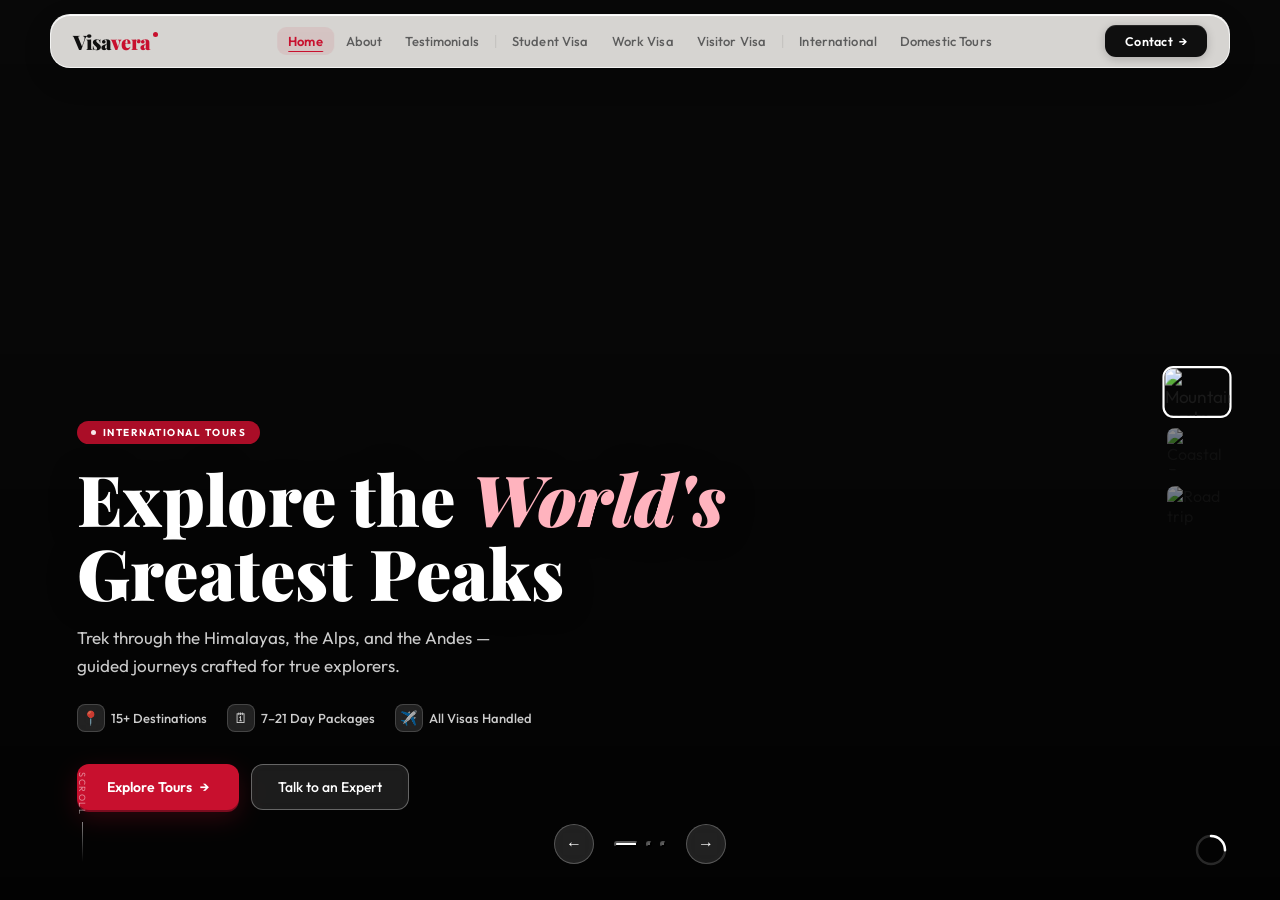
==== commit 467df75a: "Add files via upload" ====
--- a/index.html
+++ b/index.html
@@ -191,6 +191,20 @@
 }
 .btn-hero-ghost:hover { background: rgba(255,255,255,0.18); border-color: rgba(255,255,255,0.55); transform: translateY(-1px); }
 
+/* Touch fixes — eliminate 300 ms delay & suppress hover-only states */
+.btn-hero-primary,
+.btn-hero-ghost,
+.slide-thumb,
+.slide-arrow,
+.slide-dot { touch-action: manipulation; }
+
+@media (hover: none) {
+  .btn-hero-primary:hover          { transform: none; box-shadow: 0 2px 0 var(--red-shadow), 0 8px 24px var(--red-glow); }
+  .btn-hero-primary:hover::before  { transform: translateX(-120%); }
+  .btn-hero-ghost:hover            { background: rgba(255,255,255,0.10); border-color: rgba(255,255,255,0.32); transform: none; }
+  .slide-thumb:hover:not(.active)  { opacity: 0.52; }
+}
+
 /* ── Right-side thumbnail strip ── */
 .slide-thumbs {
   position: absolute;
@@ -475,11 +489,16 @@
     raf = requestAnimationFrame(tick);
   }
 
-  /* Controls */
-  document.getElementById('prev').addEventListener('click', () => goTo(current - 1));
-  document.getElementById('next').addEventListener('click', () => goTo(current + 1));
-  dots.forEach(d => d.addEventListener('click', () => goTo(+d.dataset.goto)));
-  thumbs.forEach(t => t.addEventListener('click', () => goTo(+t.dataset.goto)));
+  /* Controls — addTapHandler fires on touchend (first tap) AND click (mouse).
+     preventDefault on touchend stops the 300 ms synthetic click from doubling up. */
+  function addTapHandler(el, fn) {
+    el.addEventListener('click', fn);
+    el.addEventListener('touchend', function(e) { e.preventDefault(); fn(); }, { passive: false });
+  }
+  addTapHandler(document.getElementById('prev'),  () => goTo(current - 1));
+  addTapHandler(document.getElementById('next'),  () => goTo(current + 1));
+  dots.forEach(d   => addTapHandler(d, () => goTo(+d.dataset.goto)));
+  thumbs.forEach(t => addTapHandler(t, () => goTo(+t.dataset.goto)));
 
   /* Pause on hover */
   const hero = document.getElementById('hero');
--- a/nav.css
+++ b/nav.css
@@ -130,6 +130,9 @@
   letter-spacing: 0.01em;
   animation: linkUp 0.55s both;
   transition: color 0.18s;
+  will-change: color;
+  transform: translateZ(0); /* Force GPU layer to prevent layout shifts */
+  backface-visibility: hidden; /* Prevent sub-pixel rendering issues */
 }
 .nav-link::before {
   content: '';
@@ -138,6 +141,7 @@
   background: transparent;
   transition: background 0.2s;
   z-index: -1;
+  transform: translateZ(0); /* Ensure stable rendering */
 }
 .nav-link:hover::before { background: rgba(0,0,0,0.046); }
 .nav-link:hover { color: var(--black); }
@@ -146,17 +150,18 @@
 .nav-link::after {
   content: '';
   position: absolute;
-  bottom: 2px; left: 50%; right: 50%;
+  bottom: 3px; left: 50%; right: 50%;
   height: 1.5px;
   background: var(--red); border-radius: 2px;
   transition: left 0.28s cubic-bezier(0.4,0,0.2,1),
               right 0.28s cubic-bezier(0.4,0,0.2,1),
               opacity 0.2s;
   opacity: 0;
+  transform: translateZ(0); /* Force GPU acceleration for smoother rendering */
 }
 .nav-link:hover::after    { left: 11px; right: 11px; opacity: 1; }
 .nav-link.active          { color: var(--red) !important; font-weight: 600; }
-.nav-link.active::before  { background: var(--red-light); }
+.nav-link.active::before  { background: var(--red-light); transform: translateZ(0); }
 .nav-link.active::after   { left: 11px; right: 11px; opacity: 1; }
 
 @keyframes linkUp {
@@ -310,3 +315,65 @@
 @media (max-height:520px) and (orientation:landscape) { :root { --nav-h:50px; } #main-nav { top:6px; height:44px; } }
 @media (min-width:1440px) { #main-nav { max-width:1280px; } }
 @media (prefers-reduced-motion:reduce) { *,*::before,*::after { animation-duration:0.01ms !important; transition-duration:0.15ms !important; } }
+
+/* ══════════════════════════════════════════════════════════════
+   TOUCH-DEVICE FIXES — first-tap action, no double-tap required
+   ══════════════════════════════════════════════════════════════
+
+   WHY THIS HAPPENS:
+   Touch browsers simulate :hover on the first tap (to show state
+   changes that desktop users see on mouseover), then only fire
+   click on the second tap. Two complementary fixes stop this:
+
+   1. touch-action: manipulation
+      Tells the browser this element handles its own gestures.
+      Eliminates the 300 ms click-delay and the synthetic hover,
+      so the first tap fires click immediately.
+
+   2. @media (hover: none)
+      On pure-touch devices (no mouse), suppress hover-only visual
+      changes (colour shifts, lifts, shimmer). With nothing to
+      "preview" on first tap, the browser skips the hover phase and
+      fires click straight away. Active/focus states are kept.
+   ══════════════════════════════════════════════════════════════ */
+
+/* 1 — Eliminate 300 ms tap delay on every nav interactive element */
+.nav-logo,
+.nav-link,
+.nav-cta,
+.nav-hamburger,
+.mob-link,
+.mobile-menu a,
+.mobile-menu button {
+  touch-action: manipulation;
+}
+
+/* 2 — On touch-only screens: strip hover-only visual states */
+@media (hover: none) {
+  /* Nav links: no hover background, no hover underline expansion */
+  .nav-link:hover             { color: var(--text-2); }
+  .nav-link:hover::before     { background: transparent; }
+  .nav-link:hover::after      { left: 50%; right: 50%; opacity: 0; }
+  /* Keep active state fully intact */
+  .nav-link.active            { color: var(--red) !important; }
+  .nav-link.active::before    { background: var(--red-light); }
+  .nav-link.active::after     { left: 11px; right: 11px; opacity: 1; }
+
+  /* CTA button: no lift, no shimmer sweep */
+  .nav-cta:hover              { transform: none; box-shadow: 0 1px 0 rgba(255,255,255,.10) inset, 0 2px 10px rgba(0,0,0,.20); }
+  .nav-cta:hover::before      { transform: translateX(-120%); }
+  .nav-cta.nav-cta-active:hover { background: var(--red); }
+  .nav-cta:hover .nav-cta-arrow { transform: none; }
+
+  /* Logo: no opacity fade */
+  .nav-logo:hover             { opacity: 1; }
+
+  /* Mobile menu links */
+  .mob-link:hover             { color: var(--text-2); background: transparent; }
+  .mob-link.active            { color: var(--red); background: var(--red-light); }
+  .mob-cta:hover              { background: var(--black) !important; color: #fff !important; }
+  .mob-cta.active:hover       { background: var(--red) !important; }
+
+  /* Hamburger */
+  .nav-hamburger:hover        { background: transparent; border-color: var(--border-2); }
+}
